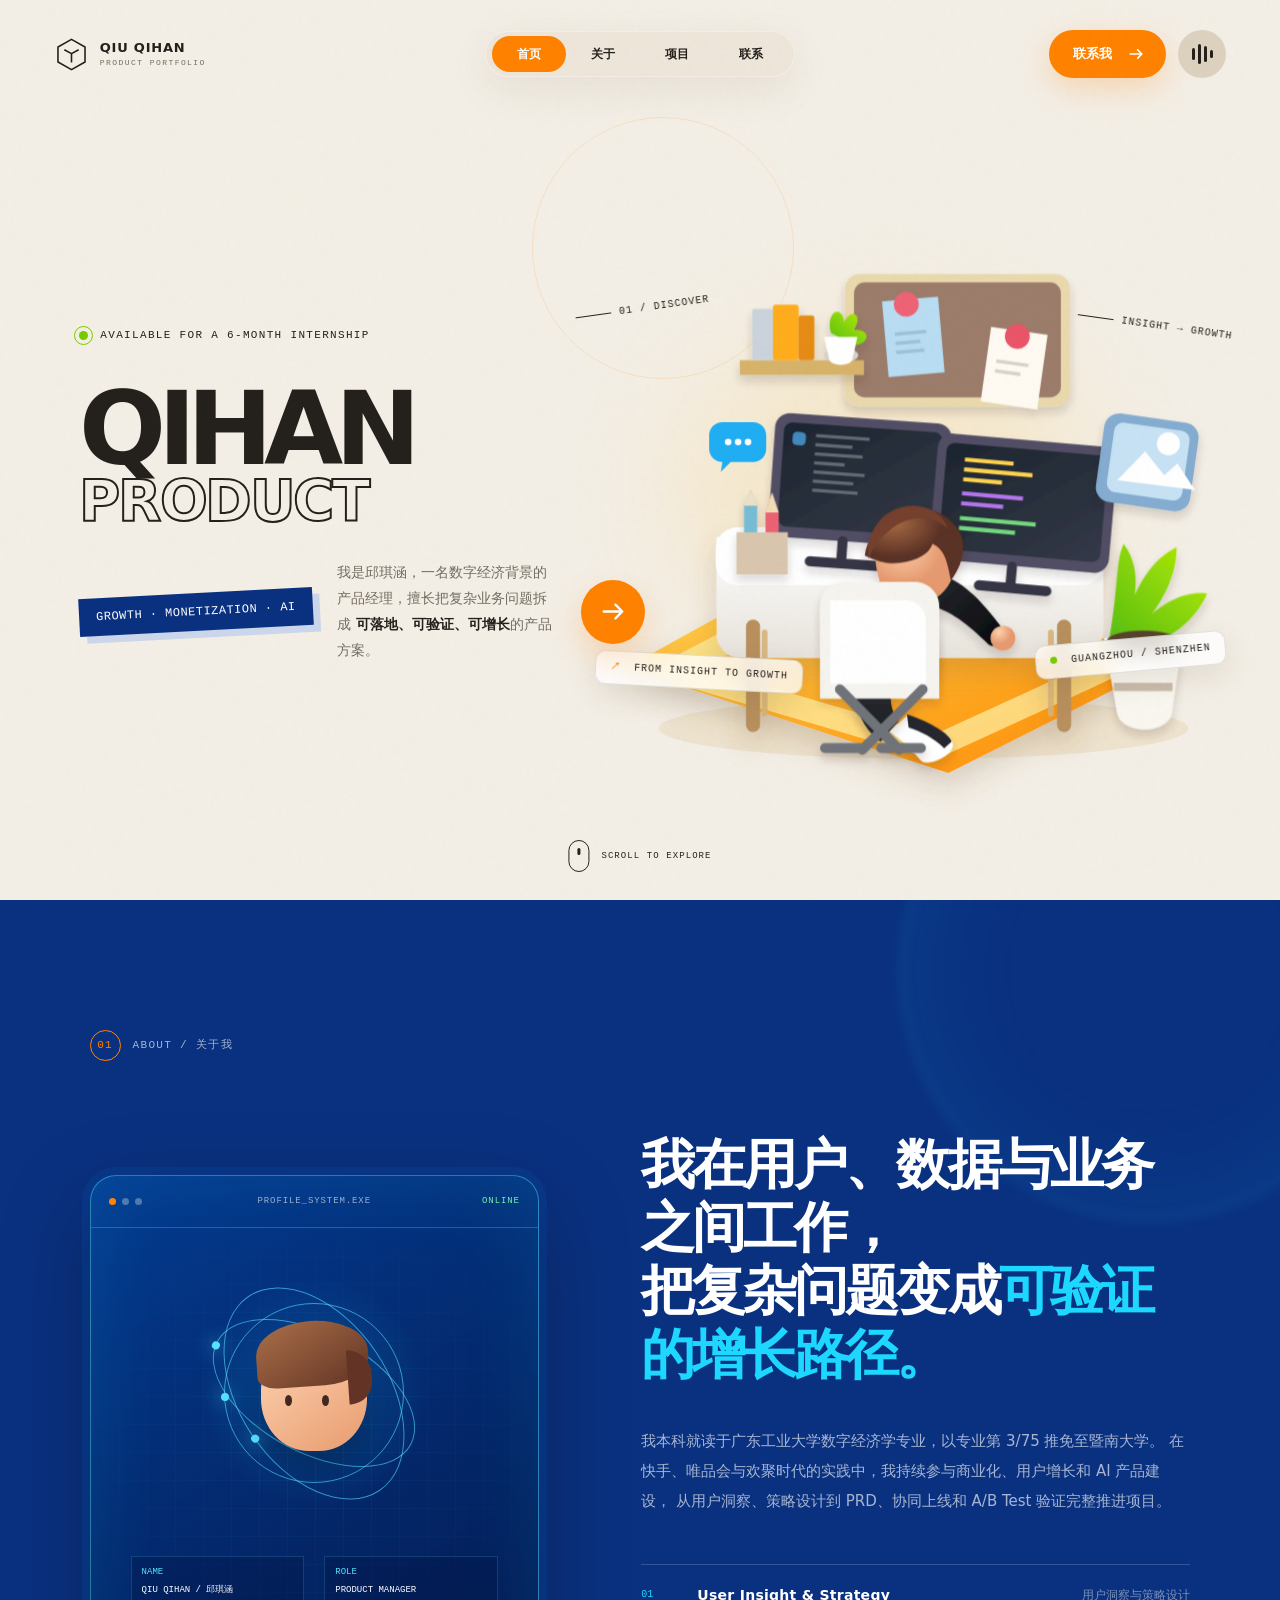
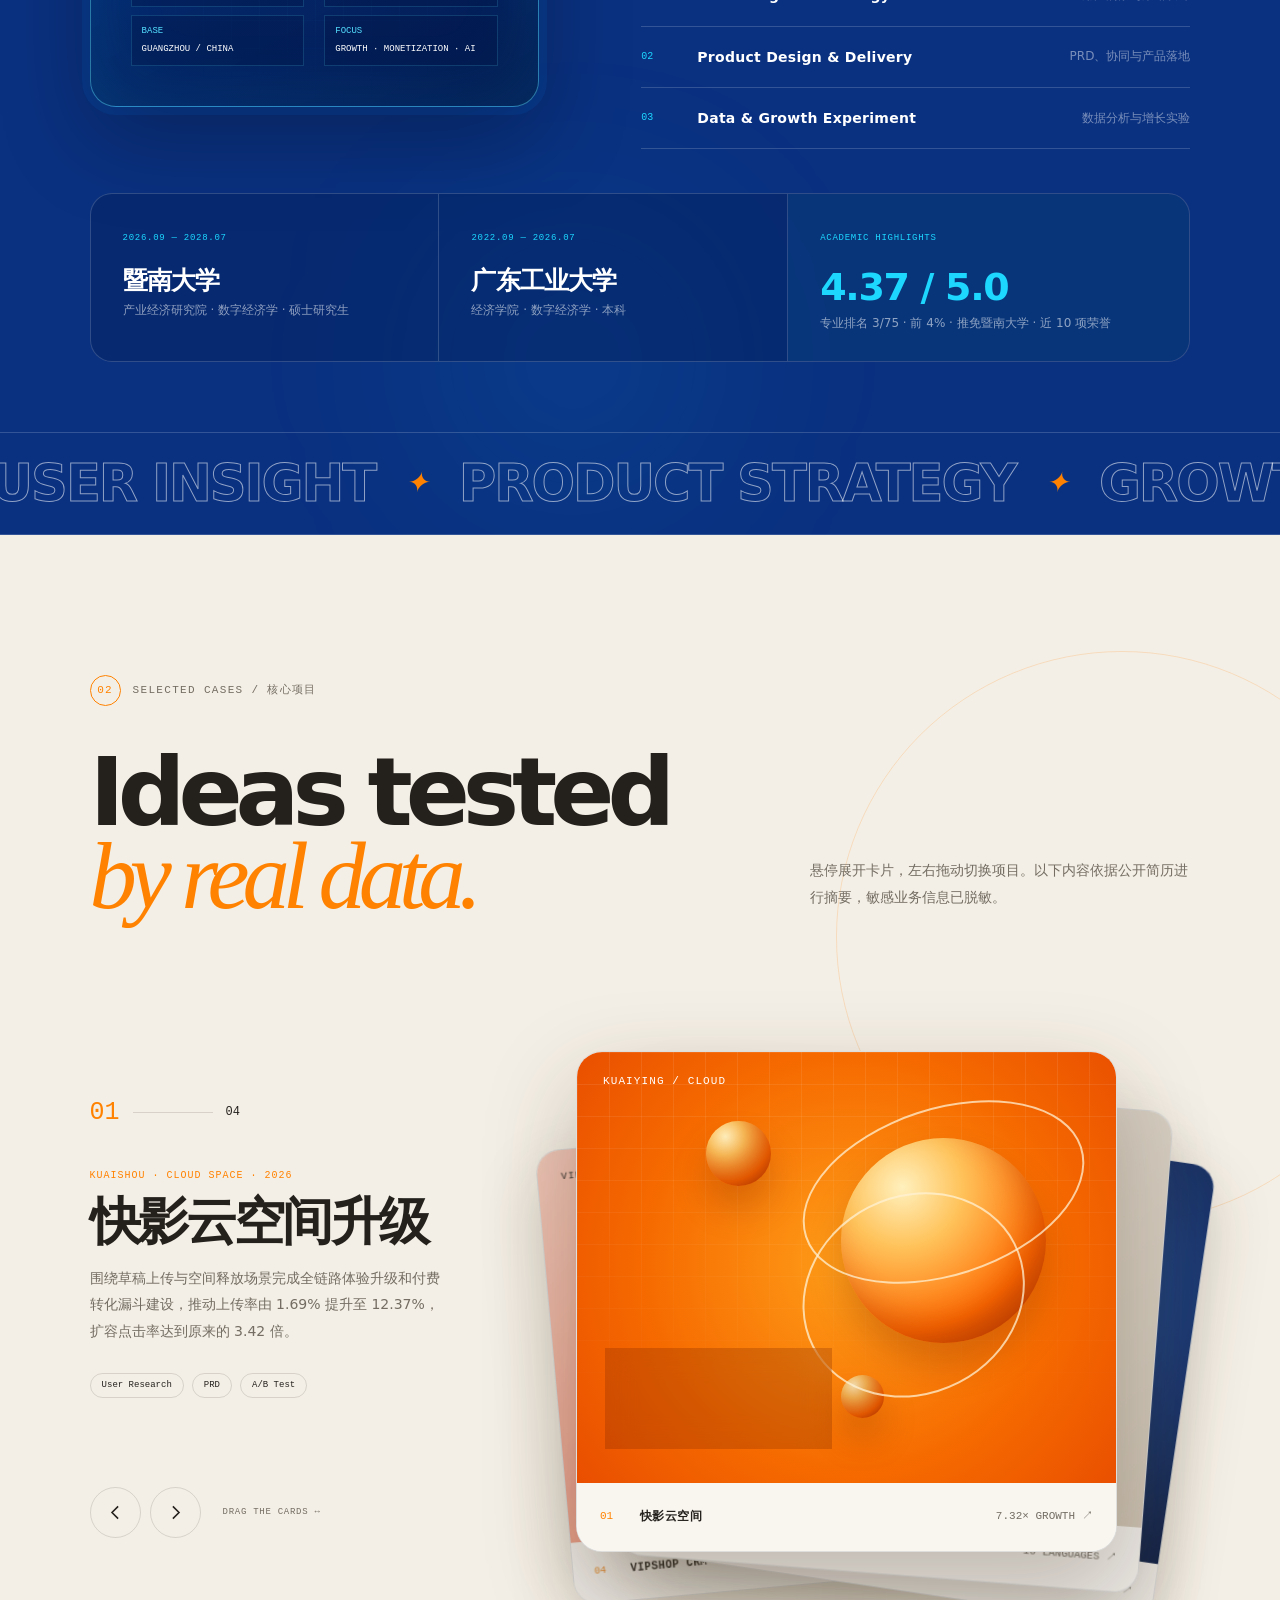
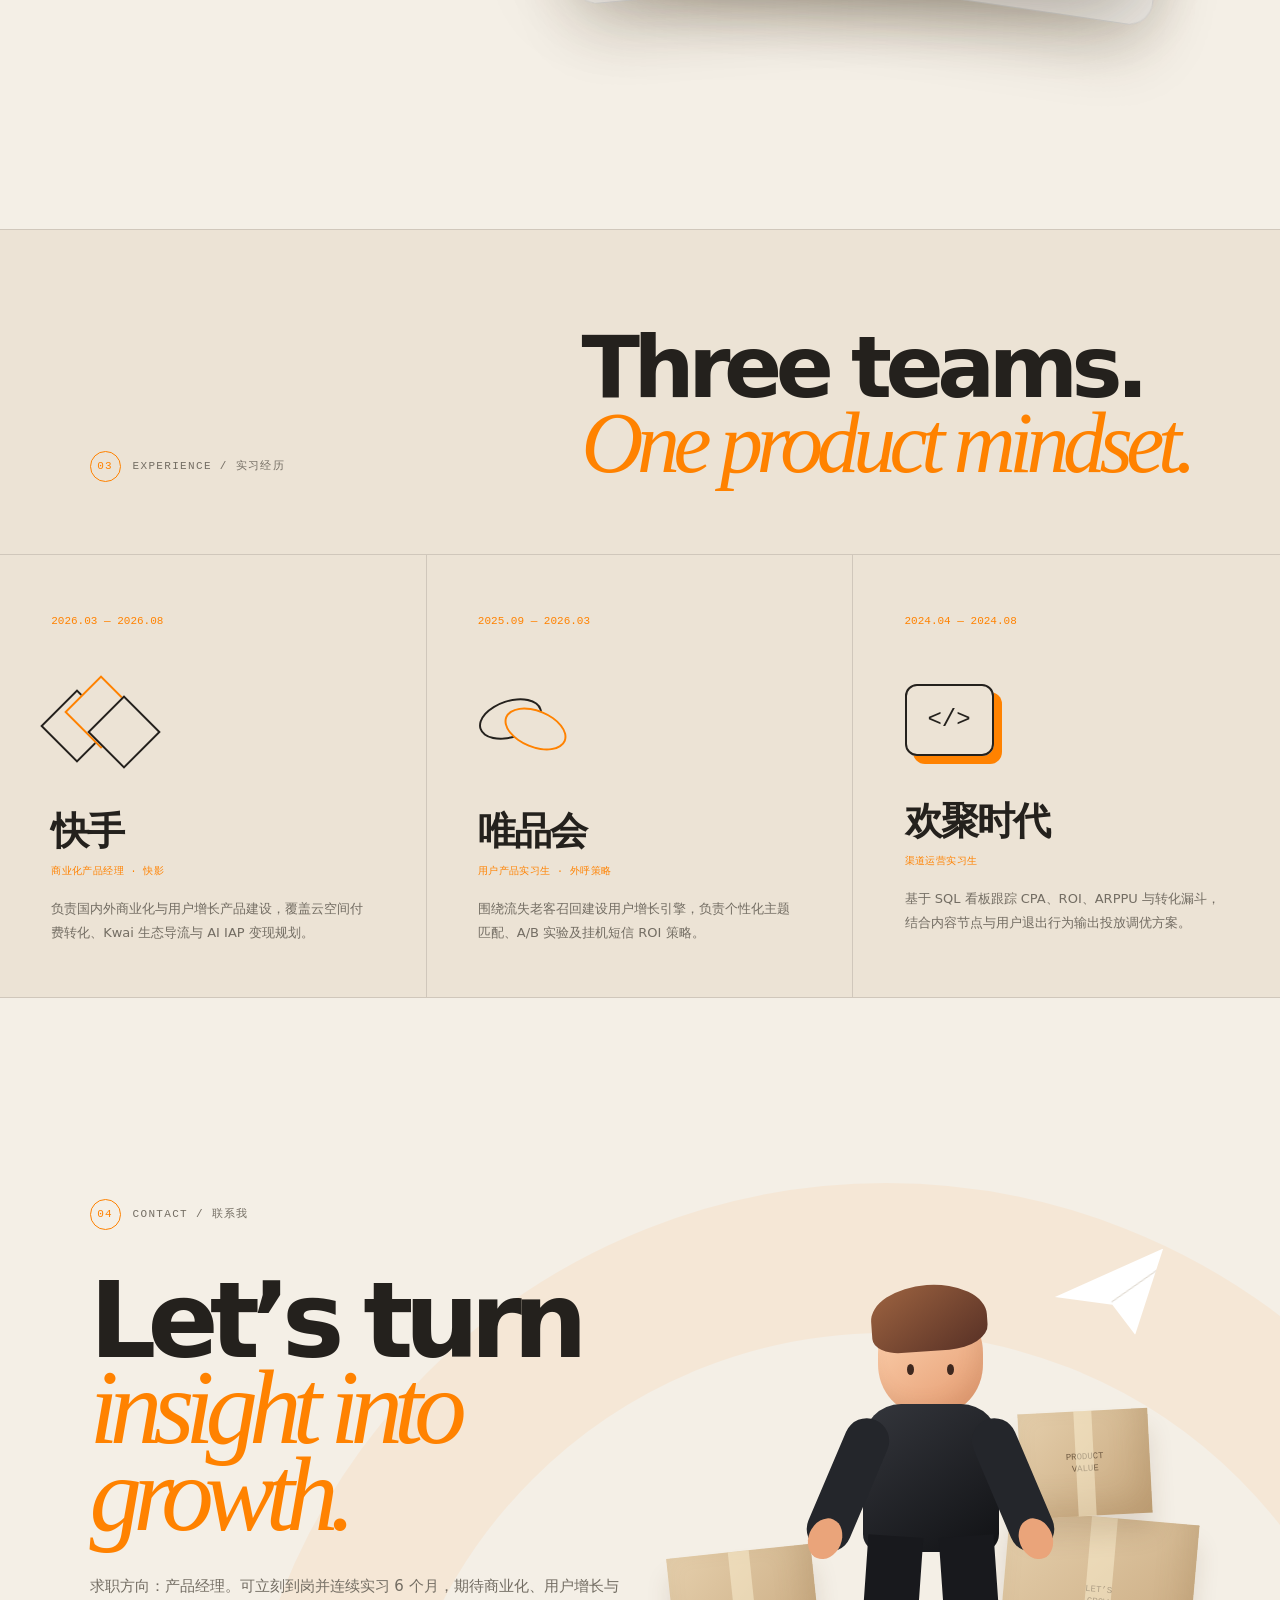
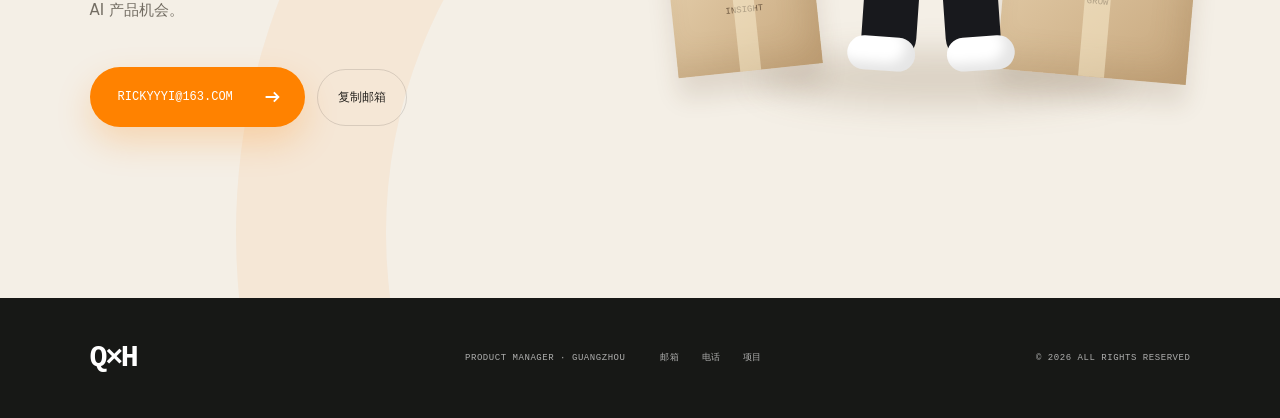
==== index.html @ 136aa1c2 "Add resilient page transition fallback" ====
<!doctype html>
<html lang="zh-CN">
  <head>
    <meta charset="UTF-8" />
    <meta name="viewport" content="width=device-width, initial-scale=1.0" />
    <meta
      name="description"
      content="邱琪涵的产品经理作品集：商业化、用户增长、AI 产品与数据实验。"
    />
    <meta name="theme-color" content="#f4efe6" />
    <title>邱琪涵 — 产品经理作品集</title>
    <link rel="icon" href="data:image/svg+xml,%3Csvg xmlns='http://www.w3.org/2000/svg' viewBox='0 0 64 64'%3E%3Crect width='64' height='64' rx='16' fill='%230a3180'/%3E%3Cpath d='M16 17v30h8V35h16v12h8V17h-8v11H24V17z' fill='white'/%3E%3C/svg%3E" />
    <style>
:root {
  --paper: #f4efe6;
  --paper-2: #ece3d5;
  --ink: #24211d;
  --muted: #736d63;
  --orange: #ff8200;
  --orange-dark: #e66b00;
  --blue: #0a3180;
  --cyan: #1dd7ff;
  --line: rgba(36, 33, 29, 0.14);
  --radius: 32px;
  --header-height: 108px;
  --ease: cubic-bezier(0.22, 1, 0.36, 1);
  --mono: 'SFMono-Regular', 'Roboto Mono', Menlo, Consolas, monospace;
  --sans: 'Avenir Next', 'Helvetica Neue', 'PingFang SC', 'Microsoft YaHei', system-ui, sans-serif;
}

* {
  box-sizing: border-box;
}

html {
  scroll-behavior: smooth;
  background: var(--paper);
}

body {
  margin: 0;
  color: var(--ink);
  background: var(--paper);
  font-family: var(--sans);
  font-size: 16px;
  line-height: 1.6;
  overflow-x: hidden;
}

body::before {
  position: fixed;
  inset: 0;
  z-index: 9990;
  pointer-events: none;
  opacity: 0.22;
  content: '';
  background-image: url("data:image/svg+xml,%3Csvg viewBox='0 0 180 180' xmlns='http://www.w3.org/2000/svg'%3E%3Cfilter id='n'%3E%3CfeTurbulence type='fractalNoise' baseFrequency='.95' numOctaves='3' stitchTiles='stitch'/%3E%3C/filter%3E%3Crect width='100%25' height='100%25' filter='url(%23n)' opacity='.16'/%3E%3C/svg%3E");
  mix-blend-mode: multiply;
}

::selection {
  color: #fff;
  background: var(--orange);
}

a {
  color: inherit;
  text-decoration: none;
}

button,
a {
  -webkit-tap-highlight-color: transparent;
}

button {
  color: inherit;
  font: inherit;
}

svg {
  display: block;
}

.intro-screen {
  position: fixed;
  inset: 0;
  z-index: 10000;
  display: grid;
  place-content: center;
  gap: 28px;
  color: #fff;
  background: var(--blue);
  transition: visibility 0s 1s, transform 1s var(--ease);
}

.intro-screen.loaded {
  visibility: hidden;
  transform: translateY(-105%);
}

.intro-mark {
  font-size: clamp(64px, 10vw, 142px);
  font-weight: 800;
  letter-spacing: -0.09em;
  line-height: 0.8;
  text-align: center;
}

.intro-mark span {
  color: var(--orange);
  font-weight: 400;
}

.intro-line {
  width: min(280px, 64vw);
  height: 3px;
  background: rgba(255, 255, 255, 0.2);
  overflow: hidden;
}

.intro-line i {
  display: block;
  width: 100%;
  height: 100%;
  background: var(--cyan);
  transform-origin: left;
  animation: intro-progress 1.2s var(--ease) both;
}

.intro-screen p {
  margin: 0;
  font: 500 11px/1 var(--mono);
  letter-spacing: 0.16em;
  text-align: center;
}

@keyframes intro-progress {
  from { transform: scaleX(0); }
  to { transform: scaleX(1); }
}

.cursor-dot,
.cursor-ring {
  position: fixed;
  top: 0;
  left: 0;
  z-index: 9999;
  border-radius: 50%;
  pointer-events: none;
  opacity: 0;
}

.cursor-dot {
  width: 7px;
  height: 7px;
  background: var(--orange);
}

.cursor-ring {
  width: 38px;
  height: 38px;
  border: 1px solid rgba(255, 130, 0, 0.7);
  transition: width 0.25s var(--ease), height 0.25s var(--ease), background 0.25s, border-color 0.25s;
}

body.cursor-ready .cursor-dot,
body.cursor-ready .cursor-ring {
  opacity: 1;
}

body.cursor-hover .cursor-ring {
  width: 62px;
  height: 62px;
  border-color: rgba(255, 130, 0, 0.2);
  background: rgba(255, 130, 0, 0.12);
  backdrop-filter: blur(2px);
}

.cursor-trail-layer {
  position: fixed;
  z-index: 850;
  inset: 0;
  overflow: hidden;
  pointer-events: none;
  contain: strict;
}

.trail-flair {
  position: absolute;
  top: 0;
  left: 0;
  display: inline-flex;
  align-items: center;
  justify-content: center;
  visibility: hidden;
  font-family: var(--mono);
  user-select: none;
  will-change: transform, opacity;
}

.trail-pill {
  min-height: 38px;
  padding: 10px 14px;
  border: 1px solid rgba(36, 33, 29, 0.16);
  font-size: 9px;
  font-weight: 600;
  letter-spacing: 0.08em;
  white-space: nowrap;
  box-shadow: 6px 6px 0 rgba(36, 33, 29, 0.13);
}

.trail-blue { color: #fff; background: var(--blue); }
.trail-orange { color: #fff; background: var(--orange); }

.trail-metric {
  min-width: 82px;
  min-height: 65px;
  flex-direction: column;
  align-items: flex-start;
  padding: 10px 12px;
  border: 1px solid rgba(36, 33, 29, 0.18);
  border-radius: 13px;
  box-shadow: 0 13px 28px rgba(67, 44, 20, 0.2);
}

.trail-metric strong {
  font-family: var(--sans);
  font-size: 20px;
  font-weight: 800;
  line-height: 1;
  letter-spacing: -0.07em;
}

.trail-metric small {
  margin-top: 7px;
  font-size: 7px;
  letter-spacing: 0.08em;
  opacity: 0.68;
}

.trail-dark { color: #fff; background: var(--ink); }
.trail-ivory { color: var(--ink); background: #fffaf0; }
.trail-pink { color: #181818; background: #ffa3be; }

.trail-node {
  width: 48px;
  height: 48px;
  border: 2px solid var(--blue);
  border-radius: 50%;
  color: var(--blue);
  background: #fffaf0;
  box-shadow: 0 11px 25px rgba(40, 57, 92, 0.18);
  font-size: 10px;
  font-weight: 700;
}

.trail-node-fill {
  border-color: var(--orange);
  color: #fff;
  background: var(--orange);
}

.trail-ai {
  width: 62px;
  height: 62px;
  flex-direction: column;
  align-items: flex-start;
  border-radius: 17px 17px 17px 4px;
  color: #fff;
  background: linear-gradient(145deg, #0a3180, #1760c4);
  box-shadow: 0 15px 32px rgba(10, 49, 128, 0.3);
}

.trail-ai strong { margin-left: 13px; font-family: var(--sans); font-size: 21px; line-height: 1; }
.trail-ai small { margin: 6px 0 0 13px; font-size: 7px; letter-spacing: 0.08em; opacity: 0.72; }

.trail-stamp {
  width: 61px;
  height: 61px;
  flex-direction: column;
  border: 2px solid var(--ink);
  border-radius: 50%;
  color: var(--ink);
  background: #fffaf0;
  box-shadow: 0 12px 26px rgba(67, 44, 20, 0.17);
  font-size: 8px;
  font-weight: 700;
  line-height: 1.25;
  text-align: center;
}

.trail-route { width: 96px; height: 47px; }
.trail-route svg { width: 100%; height: 100%; overflow: visible; }
.trail-route path { fill: none; stroke: var(--orange); stroke-width: 2.5; }
.trail-route circle { fill: var(--orange); }

.trail-orb {
  width: 48px;
  height: 48px;
  border: 1px solid rgba(255, 255, 255, 0.7);
  border-radius: 50%;
  background: radial-gradient(circle at 30% 25%, #fff 0 5%, var(--cyan) 22%, #1598d7 70%);
  box-shadow: inset -8px -9px 13px rgba(10, 49, 128, 0.2), 0 13px 27px rgba(16, 125, 180, 0.25);
}

.trail-cube {
  width: 51px;
  height: 47px;
  background: linear-gradient(145deg, #ffb027, var(--orange) 58%, #d45a00);
  box-shadow: inset -8px -9px 14px rgba(139, 56, 0, 0.2), 0 13px 28px rgba(191, 79, 0, 0.27);
  clip-path: polygon(50% 0, 100% 23%, 91% 84%, 40% 100%, 0 67%, 8% 15%);
}

.trail-arch {
  width: 54px;
  height: 45px;
  border: 11px solid var(--blue);
  border-bottom: 0;
  border-radius: 40px 40px 0 0;
  background: transparent;
  filter: drop-shadow(0 12px 13px rgba(10, 49, 128, 0.22));
}

.trail-spark {
  width: 51px;
  height: 51px;
  border-radius: 12px 50% 12px 50%;
  color: #181818;
  background: #ffa3be;
  box-shadow: 0 13px 28px rgba(173, 76, 105, 0.24);
  font-family: var(--sans);
  font-size: 24px;
}

.shape-overlays {
  --wave-one-start: #ffb027;
  --wave-one-end: #ff8200;
  --wave-two-start: #ffb4cb;
  --wave-two-end: #f36d9b;
  --wave-three-start: #1760c4;
  --wave-three-end: #0a3180;
  position: fixed;
  z-index: 11000;
  inset: 0;
  visibility: hidden;
  pointer-events: none;
}

.shape-overlays.is-active {
  visibility: visible;
  pointer-events: auto;
}

.shape-overlays > svg {
  width: 100%;
  height: 100%;
  display: block;
}

.shape-overlays__path { vector-effect: non-scaling-stroke; }

.page-transition-copy {
  position: absolute;
  inset: 0;
  display: grid;
  grid-template-columns: 1fr auto;
  grid-template-rows: auto 1fr auto;
  gap: 28px;
  padding: clamp(28px, 6vw, 92px);
  color: #fff;
  visibility: hidden;
  opacity: 0;
  pointer-events: none;
}

.transition-brand {
  font-size: clamp(27px, 3.2vw, 48px);
  font-weight: 800;
  line-height: 1;
  letter-spacing: -0.09em;
}

.transition-section {
  grid-column: 1 / -1;
  align-self: center;
  display: flex;
  flex-direction: column;
  align-items: center;
  text-align: center;
}

.transition-section small,
.transition-flow {
  font: 500 clamp(8px, 0.75vw, 11px)/1.4 var(--mono);
  letter-spacing: 0.13em;
}

.transition-section small {
  margin-bottom: 18px;
  color: rgba(255,255,255,.68);
}

.transition-section strong {
  max-width: 12ch;
  font-size: clamp(58px, 10vw, 170px);
  font-weight: 800;
  line-height: 0.82;
  letter-spacing: -0.085em;
  text-wrap: balance;
}

.transition-flow {
  grid-column: 2;
  align-self: end;
  color: rgba(255,255,255,.74);
  white-space: nowrap;
}

html.is-page-transitioning { scroll-behavior: auto; }
body.is-page-transitioning { overflow: hidden; }

.scroll-progress {
  position: fixed;
  top: 0;
  left: 0;
  z-index: 9998;
  width: 100%;
  height: 3px;
  background: transparent;
}

.scroll-progress span {
  display: block;
  width: 100%;
  height: 100%;
  background: var(--orange);
  transform: scaleX(0);
  transform-origin: left;
}

.site-header {
  position: fixed;
  top: 0;
  left: 0;
  right: 0;
  z-index: 900;
  display: grid;
  grid-template-columns: 1fr auto 1fr;
  align-items: center;
  height: var(--header-height);
  padding: 0 clamp(24px, 4.2vw, 72px);
  transition: color 0.45s, transform 0.45s var(--ease);
}

.site-header.scrolled {
  --header-height: 86px;
}

.site-header.hidden {
  transform: translateY(-110%);
}

.site-header.on-dark {
  color: #fff;
}

.brand {
  display: inline-flex;
  align-items: center;
  justify-self: start;
  gap: 11px;
  width: max-content;
  font-size: 13px;
  font-weight: 800;
  line-height: 1;
  letter-spacing: 0.06em;
}

.brand svg {
  width: 35px;
  height: 35px;
  fill: none;
  stroke: currentColor;
  stroke-width: 2;
}

.brand small {
  display: block;
  margin-top: 5px;
  color: var(--muted);
  font: 400 8px/1 var(--mono);
  letter-spacing: 0.18em;
}

.on-dark .brand small {
  color: rgba(255, 255, 255, 0.55);
}

.nav-pill {
  position: relative;
  display: flex;
  align-items: center;
  padding: 6px;
  border: 1px solid rgba(255, 255, 255, 0.32);
  border-radius: 999px;
  background: rgba(236, 227, 213, 0.74);
  box-shadow: 0 12px 42px rgba(65, 47, 24, 0.08);
  backdrop-filter: blur(18px);
}

.on-dark .nav-pill {
  border-color: rgba(255, 255, 255, 0.16);
  background: rgba(4, 25, 71, 0.62);
}

.nav-pill a {
  position: relative;
  z-index: 2;
  min-width: 74px;
  padding: 10px 15px;
  color: var(--ink);
  border-radius: 999px;
  font: 600 12px/1 var(--sans);
  text-align: center;
  transition: color 0.35s;
}

.on-dark .nav-pill a {
  color: rgba(255, 255, 255, 0.75);
}

.nav-pill a.active {
  color: #fff;
}

.nav-indicator {
  position: absolute;
  left: 6px;
  z-index: 1;
  width: 74px;
  height: 36px;
  border-radius: 999px;
  background: var(--orange);
  transform: translateX(0);
  transition: width 0.4s var(--ease), transform 0.4s var(--ease);
}

.header-actions {
  display: flex;
  align-items: center;
  justify-self: end;
  gap: 12px;
}

.contact-pill {
  display: inline-flex;
  align-items: center;
  gap: 14px;
  padding: 14px 20px 14px 24px;
  color: #fff;
  border-radius: 999px;
  background: var(--orange);
  box-shadow: 0 10px 30px rgba(255, 130, 0, 0.23);
  font-size: 13px;
  font-weight: 800;
}

.contact-pill svg {
  width: 20px;
  fill: none;
  stroke: currentColor;
  stroke-linecap: round;
  stroke-linejoin: round;
  stroke-width: 2;
  transition: transform 0.35s var(--ease);
}

.contact-pill:hover svg {
  transform: translateX(4px);
}

.sound-toggle {
  display: flex;
  align-items: center;
  justify-content: center;
  gap: 3px;
  width: 48px;
  height: 48px;
  padding: 0;
  border: 0;
  border-radius: 50%;
  background: #ddd2bf;
  cursor: pointer;
}

.sound-toggle span {
  width: 3px;
  height: 12px;
  border-radius: 8px;
  background: var(--ink);
  transition: height 0.25s;
}

.sound-toggle span:nth-child(2) { height: 20px; }
.sound-toggle span:nth-child(3) { height: 16px; }
.sound-toggle span:nth-child(4) { height: 8px; }

.sound-toggle[aria-pressed='true'] span {
  animation: equalize 0.7s ease-in-out infinite alternate;
}

.sound-toggle[aria-pressed='true'] span:nth-child(2) { animation-delay: -0.35s; }
.sound-toggle[aria-pressed='true'] span:nth-child(3) { animation-delay: -0.6s; }
.sound-toggle[aria-pressed='true'] span:nth-child(4) { animation-delay: -0.15s; }

@keyframes equalize {
  from { height: 6px; }
  to { height: 22px; }
}

.section-light {
  background: var(--paper);
}

.hero {
  position: relative;
  display: grid;
  grid-template-columns: minmax(440px, 0.88fr) minmax(520px, 1.12fr);
  align-items: center;
  min-height: max(760px, 100svh);
  padding: calc(var(--header-height) + 55px) clamp(28px, 6.2vw, 112px) 70px;
  overflow: hidden;
}

.hero::before {
  position: absolute;
  top: 13%;
  right: 38%;
  width: 260px;
  height: 260px;
  border: 1px solid rgba(255, 130, 0, 0.14);
  border-radius: 50%;
  content: '';
}

.hero-copy {
  position: relative;
  z-index: 5;
  align-self: center;
  max-width: 780px;
}

.eyebrow,
.section-kicker {
  display: flex;
  align-items: center;
  gap: 12px;
  font: 500 11px/1.2 var(--mono);
  letter-spacing: 0.12em;
  text-transform: uppercase;
}

.status-dot {
  position: relative;
  width: 9px;
  height: 9px;
  border-radius: 50%;
  background: #79c900;
}

.status-dot::after {
  position: absolute;
  inset: -5px;
  border: 1px solid #79c900;
  border-radius: 50%;
  content: '';
  animation: pulse 1.8s ease-out infinite;
}

@keyframes pulse {
  from { opacity: 0.8; transform: scale(0.5); }
  to { opacity: 0; transform: scale(1.5); }
}

.hero-title {
  margin: 46px 0 36px;
  font-size: clamp(70px, 8vw, 138px);
  font-weight: 800;
  line-height: 0.79;
  letter-spacing: -0.085em;
}

.title-line {
  display: flex;
  white-space: nowrap;
}

.title-line i {
  display: inline-block;
  font-style: normal;
  opacity: 0;
  transform: translateY(105%) rotate(5deg);
  animation: title-in 0.9s var(--ease) forwards;
}

.title-line i:nth-child(2) { animation-delay: 0.04s; }
.title-line i:nth-child(3) { animation-delay: 0.08s; }
.title-line i:nth-child(4) { animation-delay: 0.12s; }
.title-line i:nth-child(5) { animation-delay: 0.16s; }
.title-line i:nth-child(6) { animation-delay: 0.2s; }
.title-line i:nth-child(7) { animation-delay: 0.24s; }
.title-line i:nth-child(8) { animation-delay: 0.28s; }

.title-outline {
  margin-top: 0.18em;
  color: transparent;
  -webkit-text-stroke: 2px var(--ink);
  font-size: 0.55em;
  letter-spacing: -0.04em;
}

.title-outline i { animation-delay: 0.18s; }
.title-outline i:nth-child(2) { animation-delay: 0.22s; }
.title-outline i:nth-child(3) { animation-delay: 0.26s; }
.title-outline i:nth-child(4) { animation-delay: 0.3s; }
.title-outline i:nth-child(5) { animation-delay: 0.34s; }
.title-outline i:nth-child(6) { animation-delay: 0.38s; }
.title-outline i:nth-child(7) { animation-delay: 0.42s; }
.title-outline i:nth-child(8) { animation-delay: 0.46s; }

@keyframes title-in {
  to { opacity: 1; transform: translateY(0) rotate(0); }
}

.hero-bottom {
  display: grid;
  grid-template-columns: max-content minmax(220px, 370px) 64px;
  align-items: center;
  gap: 24px;
}

.role-sticker {
  padding: 13px 17px;
  color: #fff;
  background: var(--blue);
  box-shadow: 7px 7px 0 #ccd7ec;
  font: 500 12px/1 var(--mono);
  letter-spacing: 0.04em;
  transform: rotate(-3deg);
}

.hero-bottom p {
  margin: 0;
  color: var(--muted);
  font-size: 14px;
  line-height: 1.85;
}

.hero-bottom strong {
  color: var(--ink);
  font-weight: 700;
}

.round-arrow {
  display: grid;
  place-items: center;
  width: 64px;
  height: 64px;
  color: #fff;
  border-radius: 50%;
  background: var(--orange);
  box-shadow: 0 14px 32px rgba(255, 130, 0, 0.24);
  transition: transform 0.35s var(--ease), box-shadow 0.35s;
}

.round-arrow:hover {
  transform: rotate(-30deg) scale(1.08);
  box-shadow: 0 19px 38px rgba(255, 130, 0, 0.32);
}

.round-arrow svg {
  width: 31px;
  fill: none;
  stroke: currentColor;
  stroke-linecap: round;
  stroke-linejoin: round;
  stroke-width: 2.5;
}

.hero-scene {
  position: relative;
  z-index: 3;
  justify-self: center;
  width: min(53vw, 850px);
  min-width: 540px;
  aspect-ratio: 1.2;
  perspective: 1000px;
}

.scene-glow {
  position: absolute;
  top: 21%;
  left: 19%;
  width: 61%;
  height: 56%;
  border-radius: 50%;
  background: rgba(255, 206, 91, 0.18);
  filter: blur(50px);
}

.studio-svg {
  position: relative;
  width: 100%;
  height: 100%;
  overflow: visible;
  animation: scene-in 1.4s 0.2s var(--ease) both;
}

@keyframes scene-in {
  from { opacity: 0; transform: translateY(50px) scale(0.94); }
  to { opacity: 1; transform: translateY(0) scale(1); }
}

.scene-layer {
  transform-box: fill-box;
  transform-origin: center;
  transition: transform 0.35s var(--ease);
  will-change: transform;
}

.speech-bubble {
  transform-origin: bottom center;
  animation: bubble-pop 3s ease-in-out infinite;
}

@keyframes bubble-pop {
  0%, 70%, 100% { transform: translate(196px, 250px) scale(0.9); opacity: 0.7; }
  15%, 55% { transform: translate(196px, 250px) scale(1); opacity: 1; }
}

.orbit-label,
.scene-chip {
  position: absolute;
  z-index: 4;
  font: 500 10px/1 var(--mono);
  letter-spacing: 0.1em;
  white-space: nowrap;
  transition: transform 0.3s var(--ease);
}

.orbit-label::before {
  display: inline-block;
  width: 36px;
  height: 1px;
  margin-right: 8px;
  background: var(--ink);
  vertical-align: middle;
  content: '';
}

.orbit-label-one { top: 16%; left: 4%; transform: rotate(-8deg); }
.orbit-label-two { top: 19%; right: -1%; transform: rotate(8deg); }

.scene-chip {
  padding: 11px 14px;
  border: 1px solid rgba(36, 33, 29, 0.12);
  border-radius: 10px;
  background: rgba(255, 255, 255, 0.78);
  box-shadow: 0 10px 30px rgba(77, 56, 30, 0.11);
  backdrop-filter: blur(10px);
}

.scene-chip span {
  margin-right: 6px;
  color: var(--orange);
  font-weight: 800;
}

.scene-chip i {
  display: inline-block;
  width: 7px;
  height: 7px;
  margin-right: 7px;
  border-radius: 50%;
  background: #79c900;
}

.chip-code { bottom: 16%; left: 7%; transform: rotate(3deg); }
.chip-live { right: 0; bottom: 19%; transform: rotate(-5deg); }

.scroll-cue {
  position: absolute;
  bottom: 28px;
  left: 50%;
  z-index: 5;
  display: flex;
  align-items: center;
  gap: 12px;
  font: 500 9px/1 var(--mono);
  letter-spacing: 0.12em;
  transform: translateX(-50%);
}

.mouse {
  display: block;
  width: 21px;
  height: 32px;
  border: 1.5px solid var(--ink);
  border-radius: 15px;
}

.mouse i {
  display: block;
  width: 3px;
  height: 7px;
  margin: 7px auto 0;
  border-radius: 4px;
  background: var(--ink);
  animation: mouse-scroll 1.6s ease-in-out infinite;
}

@keyframes mouse-scroll {
  0% { opacity: 0; transform: translateY(-2px); }
  35% { opacity: 1; }
  100% { opacity: 0; transform: translateY(8px); }
}

.section-dark {
  color: #fff;
  background: var(--blue);
}

.about {
  position: relative;
  min-height: 100svh;
  padding: 130px clamp(28px, 7vw, 128px) 90px;
  overflow: hidden;
}

.about::before,
.about::after {
  position: absolute;
  border-radius: 50%;
  content: '';
  filter: blur(5px);
}

.about::before {
  top: -180px;
  right: -120px;
  width: 500px;
  height: 500px;
  border: 1px solid rgba(29, 215, 255, 0.22);
  box-shadow: 0 0 120px rgba(29, 215, 255, 0.1) inset;
}

.about::after {
  left: 35%;
  bottom: 4%;
  width: 250px;
  height: 250px;
  background: rgba(0, 178, 255, 0.12);
  filter: blur(100px);
}

.section-kicker {
  position: relative;
  z-index: 2;
  color: var(--muted);
}

.section-dark .section-kicker {
  color: rgba(255, 255, 255, 0.64);
}

.section-kicker span {
  display: grid;
  place-items: center;
  width: 31px;
  height: 31px;
  border: 1px solid currentColor;
  border-radius: 50%;
  color: var(--orange);
}

.about-grid {
  position: relative;
  z-index: 2;
  display: grid;
  grid-template-columns: minmax(420px, 0.9fr) minmax(470px, 1.1fr);
  align-items: center;
  gap: clamp(60px, 8vw, 150px);
  max-width: 1450px;
  min-height: 660px;
  margin: 50px auto 0;
}

.about-console {
  position: relative;
  min-height: 520px;
  border: 1px solid rgba(85, 224, 255, 0.48);
  border-radius: 26px;
  background: linear-gradient(150deg, rgba(2, 63, 150, 0.72), rgba(2, 20, 67, 0.8));
  box-shadow: 0 0 0 8px rgba(8, 80, 168, 0.22), 0 30px 90px rgba(0, 0, 0, 0.28), 0 0 80px rgba(29, 215, 255, 0.12) inset;
  overflow: hidden;
}

.about-console::after {
  position: absolute;
  inset: 0;
  background: linear-gradient(105deg, transparent 33%, rgba(255, 255, 255, 0.08) 34%, transparent 42%);
  content: '';
  transform: translateX(-80%);
  animation: scan-glass 5s linear infinite;
}

@keyframes scan-glass {
  to { transform: translateX(120%); }
}

.console-topbar {
  position: relative;
  z-index: 2;
  display: grid;
  grid-template-columns: 1fr auto 1fr;
  align-items: center;
  height: 52px;
  padding: 0 18px;
  border-bottom: 1px solid rgba(85, 224, 255, 0.28);
  color: rgba(255, 255, 255, 0.6);
  font: 400 9px/1 var(--mono);
  letter-spacing: 0.1em;
}

.console-topbar > :last-child { justify-self: end; color: #72f2a4; }

.console-dots { display: flex; gap: 6px; }
.console-dots i { width: 7px; height: 7px; border-radius: 50%; background: rgba(255, 255, 255, 0.3); }
.console-dots i:first-child { background: var(--orange); }

.console-body {
  position: relative;
  z-index: 2;
  display: flex;
  flex-direction: column;
  align-items: center;
  justify-content: center;
  min-height: 460px;
  padding: 40px;
}

.avatar-orbit {
  position: relative;
  display: grid;
  place-items: center;
  width: 250px;
  height: 250px;
  margin-bottom: 38px;
  border-radius: 50%;
  background: radial-gradient(circle, rgba(29, 215, 255, 0.19), transparent 65%);
}

.avatar-head {
  position: relative;
  z-index: 3;
  width: 106px;
  height: 116px;
  border-radius: 47% 47% 45% 45%;
  background: linear-gradient(145deg, #ffd7b8, #e89b6d);
  box-shadow: 0 15px 24px rgba(0, 0, 0, 0.2);
}

.avatar-hair {
  position: absolute;
  top: -14px;
  left: -5px;
  width: 112px;
  height: 65px;
  border-radius: 56% 56% 45% 20%;
  background: linear-gradient(150deg, #aa6f48, #633425);
  transform: rotate(-4deg);
}

.avatar-hair::after {
  position: absolute;
  right: -2px;
  bottom: -21px;
  width: 24px;
  height: 54px;
  border-radius: 0 30px 28px 0;
  background: #633425;
  content: '';
}

.avatar-face {
  position: absolute;
  top: 60px;
  left: 24px;
  display: flex;
  gap: 30px;
}

.avatar-face i {
  width: 7px;
  height: 11px;
  border-radius: 50%;
  background: #42281e;
}

.orbit {
  position: absolute;
  border: 1px solid rgba(85, 224, 255, 0.6);
  border-radius: 50%;
}

.orbit::after {
  position: absolute;
  top: 50%;
  left: -4px;
  width: 8px;
  height: 8px;
  border-radius: 50%;
  background: #55e0ff;
  box-shadow: 0 0 18px #55e0ff;
  content: '';
}

.orbit-a { width: 180px; height: 180px; animation: orbit-spin 7s linear infinite; }
.orbit-b { width: 220px; height: 120px; transform: rotate(28deg); animation: orbit-spin-b 9s linear infinite reverse; }
.orbit-c { width: 150px; height: 235px; transform: rotate(-34deg); animation: orbit-spin-c 12s linear infinite; }

@keyframes orbit-spin { to { transform: rotate(360deg); } }
@keyframes orbit-spin-b { to { transform: rotate(388deg); } }
@keyframes orbit-spin-c { to { transform: rotate(326deg); } }

.console-data {
  display: grid;
  grid-template-columns: repeat(2, minmax(0, 1fr));
  gap: 8px 20px;
  width: 100%;
  font: 400 9px/1.5 var(--mono);
}

.console-data p {
  margin: 0;
  padding: 9px 10px;
  border: 1px solid rgba(85, 224, 255, 0.17);
  background: rgba(0, 20, 67, 0.33);
}

.console-data span { display: block; margin-bottom: 4px; color: #55e0ff; }

.console-grid-lines {
  position: absolute;
  inset: 52px 0 0;
  background-image: linear-gradient(rgba(85, 224, 255, 0.06) 1px, transparent 1px), linear-gradient(90deg, rgba(85, 224, 255, 0.06) 1px, transparent 1px);
  background-size: 28px 28px;
  mask-image: radial-gradient(circle at 50% 45%, #000, transparent 78%);
}

.big-copy {
  margin: 0;
  font-size: clamp(38px, 4.2vw, 72px);
  font-weight: 600;
  line-height: 1.18;
  letter-spacing: -0.055em;
}

.big-copy strong {
  color: var(--cyan);
  font-weight: 600;
}

.about-detail {
  max-width: 650px;
  margin: 40px 0 48px;
  color: rgba(255, 255, 255, 0.64);
  font-size: 15px;
  line-height: 2;
}

.capability-list {
  border-top: 1px solid rgba(255, 255, 255, 0.17);
}

.capability-list > div {
  display: grid;
  grid-template-columns: 42px 1fr auto;
  align-items: center;
  gap: 14px;
  padding: 19px 0;
  border-bottom: 1px solid rgba(255, 255, 255, 0.17);
}

.capability-list span { color: var(--cyan); font: 400 10px/1 var(--mono); }
.capability-list strong { font-size: 14px; letter-spacing: 0.02em; }
.capability-list small { color: rgba(255, 255, 255, 0.45); font-size: 12px; }

.education-strip {
  position: relative;
  z-index: 3;
  display: grid;
  grid-template-columns: 1fr 1fr 1.15fr;
  max-width: 1450px;
  margin: 22px auto 0;
  border: 1px solid rgba(255, 255, 255, 0.17);
  border-radius: 22px;
  background: rgba(3, 31, 91, 0.42);
  overflow: hidden;
}

.education-strip article {
  min-height: 155px;
  padding: 28px 32px;
  border-right: 1px solid rgba(255, 255, 255, 0.17);
}

.education-strip article:last-child { border-right: 0; }
.education-strip span { color: var(--cyan); font: 400 9px/1 var(--mono); letter-spacing: .08em; }
.education-strip h3 { margin: 20px 0 8px; font-size: 25px; line-height: 1; letter-spacing: -.035em; }
.education-strip p { margin: 0; color: rgba(255,255,255,.55); font-size: 12px; }
.education-score { background: rgba(29, 215, 255, 0.07); }
.education-score h3 { color: var(--cyan); font-size: 38px; }

.marquee {
  position: relative;
  z-index: 3;
  width: calc(100% + 256px);
  margin: 70px -128px -90px;
  padding: 25px 0;
  border-top: 1px solid rgba(255, 255, 255, 0.17);
  border-bottom: 1px solid rgba(255, 255, 255, 0.17);
  overflow: hidden;
}

.marquee > div {
  display: flex;
  align-items: center;
  width: max-content;
  animation: marquee 24s linear infinite;
}

.marquee span {
  margin: 0 30px;
  color: transparent;
  -webkit-text-stroke: 1px rgba(255, 255, 255, 0.55);
  font-size: clamp(36px, 4vw, 68px);
  font-weight: 800;
  line-height: 1;
  letter-spacing: -0.04em;
}

.marquee i { color: var(--orange); font-size: 28px; }

@keyframes marquee { to { transform: translateX(-50%); } }

.projects {
  position: relative;
  min-height: 1100px;
  padding: 140px clamp(28px, 7vw, 128px) 150px;
  overflow: hidden;
}

.projects::before {
  position: absolute;
  top: 9%;
  right: -10%;
  width: 570px;
  height: 570px;
  border: 1px solid rgba(255, 130, 0, 0.18);
  border-radius: 50%;
  content: '';
}

.projects-heading {
  position: relative;
  z-index: 2;
  display: grid;
  grid-template-columns: 1.2fr 0.8fr;
  max-width: 1450px;
  margin: 0 auto 40px;
}

.projects-heading .section-kicker { grid-column: 1 / -1; }

.section-title {
  margin: 45px 0 0;
  font-size: clamp(62px, 7.4vw, 126px);
  font-weight: 800;
  line-height: 0.88;
  letter-spacing: -0.075em;
}

.section-title em,
.contact-title em {
  color: var(--orange);
  font-family: Georgia, 'Times New Roman', serif;
  font-weight: 400;
}

.section-intro {
  align-self: end;
  max-width: 380px;
  margin: 0 0 8px auto;
  color: var(--muted);
  font-size: 14px;
  line-height: 1.9;
}

.deck-layout {
  position: relative;
  z-index: 3;
  display: grid;
  grid-template-columns: minmax(310px, 0.72fr) minmax(580px, 1.28fr);
  align-items: center;
  gap: clamp(50px, 8vw, 130px);
  max-width: 1410px;
  min-height: 720px;
  margin: 20px auto 0;
}

.deck-copy {
  position: relative;
  align-self: center;
}

.deck-count {
  display: flex;
  align-items: center;
  gap: 13px;
  margin-bottom: 46px;
  font: 500 12px/1 var(--mono);
}

.deck-count span:first-child { color: var(--orange); font-size: 25px; }
.deck-count i { width: 80px; height: 1px; background: var(--line); }

.deck-copy-track {
  position: relative;
  min-height: 288px;
}

.deck-description {
  position: absolute;
  top: 0;
  left: 0;
  width: 100%;
  opacity: 0;
  pointer-events: none;
  transform: translateY(24px);
  transition: opacity 0.45s, transform 0.55s var(--ease);
}

.deck-description.active {
  opacity: 1;
  pointer-events: auto;
  transform: translateY(0);
}

.project-type {
  margin: 0 0 15px;
  color: var(--orange);
  font: 500 10px/1 var(--mono);
  letter-spacing: 0.1em;
}

.deck-description h3 {
  margin: 0 0 18px;
  font-size: clamp(38px, 4vw, 66px);
  line-height: 1;
  letter-spacing: -0.055em;
}

.deck-description > p:not(.project-type) {
  max-width: 430px;
  margin: 0;
  color: var(--muted);
  font-size: 14px;
  line-height: 1.9;
}

.project-tags {
  display: flex;
  flex-wrap: wrap;
  gap: 8px;
  margin-top: 28px;
}

.project-tags span {
  padding: 7px 11px;
  border: 1px solid var(--line);
  border-radius: 999px;
  font: 400 9px/1 var(--mono);
}

.deck-controls {
  display: flex;
  align-items: center;
  gap: 9px;
  margin-top: 28px;
}

.deck-button {
  display: grid;
  place-items: center;
  width: 51px;
  height: 51px;
  padding: 0;
  border: 1px solid var(--line);
  border-radius: 50%;
  background: transparent;
  cursor: pointer;
  transition: color 0.3s, background 0.3s, border-color 0.3s;
}

.deck-button:hover {
  color: #fff;
  border-color: var(--orange);
  background: var(--orange);
}

.deck-button svg { width: 21px; fill: none; stroke: currentColor; stroke-width: 1.8; }
.drag-tip { margin-left: 13px; color: var(--muted); font: 400 9px/1 var(--mono); letter-spacing: 0.08em; }

.project-deck {
  position: relative;
  justify-self: center;
  width: min(48vw, 690px);
  min-width: 570px;
  aspect-ratio: 1.08;
  outline: none;
  perspective: 1400px;
  touch-action: pan-y;
  user-select: none;
}

.project-card {
  --offset-x: 0px;
  --offset-y: 0px;
  --rotation: 0deg;
  --scale: 1;
  position: absolute;
  top: 3%;
  left: 2%;
  width: 88%;
  height: 88%;
  border: 1px solid rgba(36, 33, 29, 0.15);
  border-radius: 26px;
  background: #fff;
  box-shadow: 0 26px 70px rgba(61, 40, 17, 0.2);
  overflow: hidden;
  cursor: grab;
  transform: translate3d(var(--offset-x), var(--offset-y), 0) rotate(var(--rotation)) scale(var(--scale));
  transform-origin: 50% 90%;
  transition: transform 0.72s var(--ease), opacity 0.35s, filter 0.35s, box-shadow 0.35s;
  will-change: transform;
}

.project-card.dragging {
  cursor: grabbing;
  transition: none;
}

.project-card.is-active {
  box-shadow: 0 34px 90px rgba(61, 40, 17, 0.25);
}

.project-deck:hover .project-card:not(.dragging) {
  transform: translate3d(var(--fan-x, var(--offset-x)), var(--fan-y, var(--offset-y)), 0) rotate(var(--fan-r, var(--rotation))) scale(var(--scale));
}

.project-card:not(.is-active) {
  filter: saturate(0.82) brightness(0.94);
}

.project-art {
  position: relative;
  height: calc(100% - 68px);
  overflow: hidden;
}

.project-card footer {
  display: grid;
  grid-template-columns: 40px 1fr auto;
  align-items: center;
  height: 68px;
  padding: 0 23px;
  color: var(--ink);
  background: #f9f6f0;
  font: 500 11px/1 var(--mono);
}

.project-card footer span { color: var(--orange); }
.project-card footer strong { font-size: 12px; letter-spacing: 0.04em; }
.project-card footer small { color: var(--muted); font: inherit; }

.art-label {
  position: absolute;
  top: 24px;
  left: 26px;
  z-index: 5;
  color: #fff;
  font: 500 11px/1 var(--mono);
  letter-spacing: 0.1em;
}

.art-label.dark { color: var(--ink); }

.orbit-art {
  background: radial-gradient(circle at 62% 36%, #ffcd6f 0 4%, transparent 4.4%), radial-gradient(circle at 51% 49%, #ff9f1a, #f66b00 58%, #e94e00 100%);
}

.orbit-art::before {
  position: absolute;
  inset: 0;
  background-image: linear-gradient(rgba(255,255,255,.09) 1px, transparent 1px), linear-gradient(90deg, rgba(255,255,255,.09) 1px, transparent 1px);
  background-size: 32px 32px;
  content: '';
  mask-image: linear-gradient(to bottom, #000, transparent 85%);
}

.orbit-sphere {
  position: absolute;
  border-radius: 50%;
  background: radial-gradient(circle at 30% 24%, #fff0bd, #ffc35b 28%, #ff6a00 68%, #9f2900);
  box-shadow: inset -16px -20px 30px rgba(128, 27, 0, 0.26), 0 22px 35px rgba(99, 25, 0, 0.22);
}

.sphere-one { top: 20%; right: 13%; width: 38%; aspect-ratio: 1; }
.sphere-two { top: 16%; left: 24%; width: 12%; aspect-ratio: 1; }
.sphere-three { right: 43%; bottom: 15%; width: 8%; aspect-ratio: 1; }

.orbit-ring {
  position: absolute;
  border: 2px solid rgba(255, 242, 212, 0.75);
  border-radius: 50%;
  transform: rotate(-18deg);
}

.ring-one { top: 13%; right: 5%; width: 54%; height: 39%; }
.ring-two { top: 30%; right: 19%; width: 37%; height: 53%; transform: rotate(63deg); }

.art-window {
  position: absolute;
  bottom: 34px;
  left: 28px;
  width: 42%;
  padding: 18px;
  color: #fff;
  border: 1px solid rgba(255,255,255,.34);
  border-radius: 14px;
  background: rgba(111, 33, 0, 0.24);
  backdrop-filter: blur(14px);
}

.art-window small { display: block; font: 400 8px/1 var(--mono); letter-spacing: .1em; opacity: .7; }
.art-window strong { display: block; margin: 11px 0 14px; font-size: clamp(20px, 2vw, 32px); line-height: 1; letter-spacing: -.04em; }
.art-window > span { display: block; height: 4px; border-radius: 10px; background: rgba(255,255,255,.22); }
.art-window i { display: block; width: 68%; height: 100%; border-radius: inherit; background: #fff; }

.object-art { background: linear-gradient(145deg, #eee6d9, #d9ccb9); }
.object-art::after { position: absolute; inset: 0; background: linear-gradient(115deg, rgba(255,255,255,.6), transparent 35%); content: ''; }

.object { position: absolute; z-index: 2; box-shadow: 0 22px 30px rgba(70, 48, 24, .17); }
.arch { left: 13%; bottom: 17%; width: 29%; height: 54%; border-radius: 120px 120px 10px 10px; background: linear-gradient(100deg, #d18a53, #f0c494); }
.arch::after { position: absolute; left: 24%; bottom: 0; width: 52%; height: 66%; border-radius: 80px 80px 0 0; background: #ded3c3; content: ''; }
.ball { top: 19%; right: 18%; width: 28%; aspect-ratio: 1; border-radius: 50%; background: radial-gradient(circle at 28% 23%, #fff, #bfc5c1 35%, #6f7778 76%); }
.plinth { right: 11%; bottom: 13%; width: 39%; height: 22%; background: linear-gradient(145deg, #f5eee3, #cfc2b0); transform: skewY(-5deg); }
.chrome { left: 43%; bottom: 20%; width: 12%; aspect-ratio: 1; border-radius: 50%; background: radial-gradient(circle at 32% 25%, #fff, #717b80 50%, #151b20); }
.vertical-word { position: absolute; z-index: 3; right: -31px; top: 45%; color: rgba(36,33,29,.17); font-size: 74px; font-weight: 800; line-height: 1; letter-spacing: -.08em; transform: rotate(90deg); }

.city-art { color: #fff; background: radial-gradient(circle at 70% 35%, #104fbb, #071e55 64%, #031438); }
.city-grid { position: absolute; inset: 0; background-image: linear-gradient(rgba(68,168,255,.11) 1px, transparent 1px), linear-gradient(90deg, rgba(68,168,255,.11) 1px, transparent 1px); background-size: 38px 38px; transform: perspective(400px) rotateX(55deg) scale(1.6); transform-origin: center bottom; }
.map-line { position: absolute; height: 2px; border-radius: 10px; background: #3bdeff; box-shadow: 0 0 12px #3bdeff; transform-origin: left; }
.line-a { left: 13%; top: 57%; width: 68%; transform: rotate(-18deg); }
.line-b { left: 27%; top: 25%; width: 54%; transform: rotate(41deg); }
.map-dot { position: absolute; z-index: 3; width: 15px; height: 15px; border: 3px solid #fff; border-radius: 50%; background: #23d9ff; box-shadow: 0 0 0 8px rgba(35,217,255,.16), 0 0 18px #23d9ff; }
.dot-a { top: 22%; left: 27%; }.dot-b { top: 51%; right: 18%; }.dot-c { bottom: 16%; left: 36%; }
.city-title { position: absolute; z-index: 4; left: 9%; bottom: 10%; font-size: clamp(46px, 5vw, 78px); font-weight: 800; line-height: .75; letter-spacing: -.07em; }
.city-data { position: absolute; z-index: 4; top: 22%; right: 9%; padding: 10px; border: 1px solid rgba(255,255,255,.27); font: 400 9px/1.6 var(--mono); }

.motion-art { background: linear-gradient(135deg, #ffcab7, #ff987c 48%, #ffcd4f); }
.blob { position: absolute; border-radius: 45% 55% 68% 32% / 38% 34% 66% 62%; mix-blend-mode: multiply; filter: saturate(1.3); }
.blob-a { top: 12%; right: 7%; width: 53%; height: 65%; background: #ff3d6e; transform: rotate(20deg); }
.blob-b { left: 8%; bottom: 8%; width: 50%; height: 62%; background: #6d5cff; transform: rotate(-27deg); }
.blob-c { top: 19%; left: 27%; width: 36%; height: 50%; background: #ffdc2f; transform: rotate(8deg); }
.motion-word { position: absolute; z-index: 3; top: 41%; left: 50%; color: #181818; font-size: clamp(67px, 7vw, 116px); font-weight: 800; line-height: 1; letter-spacing: -.1em; transform: translate(-50%, -50%) rotate(-7deg); }
.motion-stamp { position: absolute; right: 6%; bottom: 6%; z-index: 4; padding: 13px; border: 2px solid #181818; border-radius: 50%; font: 500 8px/1.25 var(--mono); text-align: center; transform: rotate(13deg); }

.principles {
  display: grid;
  grid-template-columns: repeat(3, 1fr);
  border-top: 1px solid var(--line);
  border-bottom: 1px solid var(--line);
  background: var(--paper-2);
}

.experience-heading {
  grid-column: 1 / -1;
  display: grid;
  grid-template-columns: .7fr 1.3fr;
  align-items: end;
  gap: 50px;
  padding: 100px clamp(35px, 7vw, 128px) 72px;
  border-bottom: 1px solid var(--line);
}

.experience-heading h2 {
  justify-self: end;
  margin: 0;
  font-size: clamp(53px, 6.7vw, 112px);
  font-weight: 800;
  line-height: .88;
  letter-spacing: -.075em;
}

.experience-heading h2 em {
  color: var(--orange);
  font-family: Georgia, 'Times New Roman', serif;
  font-weight: 400;
}

.principle-card {
  min-height: 430px;
  padding: clamp(35px, 4vw, 72px);
  border-right: 1px solid var(--line);
}

.principle-card:last-child { border-right: 0; }
.principle-card > span { color: var(--orange); font: 500 11px/1 var(--mono); }
.principle-card h3 { margin: 46px 0 18px; font-size: clamp(31px, 3vw, 52px); line-height: 1; letter-spacing: -.05em; }
.principle-card small { display:block; margin:-5px 0 18px; color:var(--orange); font:500 10px/1.5 var(--mono); letter-spacing:.04em; }
.principle-card p { max-width: 360px; margin: 0; color: var(--muted); font-size: 13px; line-height: 1.9; }

.principle-icon {
  position: relative;
  width: 100px;
  height: 82px;
  margin-top: 53px;
}

.principle-icon i { position: absolute; width: 52px; height: 52px; border: 2px solid var(--ink); background: var(--paper-2); transform: rotate(45deg); }
.principle-icon i:nth-child(1) { left: 0; top: 16px; }
.principle-icon i:nth-child(2) { left: 24px; top: 2px; border-color: var(--orange); }
.principle-icon i:nth-child(3) { left: 47px; top: 22px; }
.icon-loop i { width: 65px; height: 38px; border-radius: 50%; transform: rotate(-18deg); }
.icon-loop i:nth-child(2) { left: 25px; top: 26px; transform: rotate(22deg); }
.icon-code { display: grid; place-items: center; width: 89px; height: 72px; border: 2px solid var(--ink); border-radius: 12px; box-shadow: 8px 8px 0 var(--orange); }
.icon-code b { font: 500 24px/1 var(--mono); }

.contact {
  position: relative;
  display: grid;
  grid-template-columns: minmax(520px, 1fr) minmax(500px, 0.9fr);
  align-items: center;
  min-height: 900px;
  padding: 130px clamp(28px, 7vw, 128px) 100px;
  overflow: hidden;
}

.contact::before {
  position: absolute;
  right: -20%;
  bottom: -65%;
  width: 1000px;
  height: 1000px;
  border: 150px solid rgba(255, 130, 0, 0.07);
  border-radius: 50%;
  content: '';
}

.contact-copy { position: relative; z-index: 4; min-width: 0; }

.contact-title {
  margin: 48px 0 36px;
  font-size: clamp(66px, 8.2vw, 142px);
  font-weight: 800;
  line-height: 0.82;
  letter-spacing: -0.085em;
}

.contact-copy > p {
  max-width: 530px;
  margin: 0;
  color: var(--muted);
  font-size: 15px;
}

.contact-actions {
  display: flex;
  align-items: center;
  gap: 12px;
  margin-top: 45px;
}

.email-button {
  display: inline-flex;
  align-items: center;
  gap: 28px;
  padding: 19px 22px 19px 28px;
  color: #fff;
  border-radius: 999px;
  background: var(--orange);
  box-shadow: 0 15px 35px rgba(255,130,0,.23);
  font: 500 12px/1 var(--mono);
}

.email-button svg { width: 22px; fill: none; stroke: currentColor; stroke-width: 2; }

.copy-email {
  padding: 18px 20px;
  border: 1px solid var(--line);
  border-radius: 999px;
  background: transparent;
  cursor: pointer;
  font-size: 12px;
}

.contact-scene {
  position: relative;
  z-index: 3;
  justify-self: center;
  width: min(42vw, 650px);
  min-width: 500px;
  height: 560px;
}

.contact-shadow {
  position: absolute;
  bottom: 37px;
  left: 18%;
  width: 69%;
  height: 55px;
  border-radius: 50%;
  background: rgba(93, 64, 29, 0.16);
  filter: blur(16px);
}

.package {
  position: absolute;
  z-index: 2;
  display: grid;
  place-items: center;
  color: #6f5a42;
  background: linear-gradient(135deg, #e5cfac, #c7a77d);
  box-shadow: inset -12px -15px 30px rgba(112, 78, 39, .15), 0 20px 25px rgba(85, 57, 25, .13);
  font: 500 9px/1.3 var(--mono);
  text-align: center;
}

.package::before { position: absolute; top: 0; left: 43%; width: 14%; height: 100%; background: rgba(255,245,218,.45); content: ''; }
.package-one { left: 2%; bottom: 72px; width: 145px; height: 120px; transform: rotate(-6deg); }
.package-two { right: 1%; bottom: 66px; width: 190px; height: 160px; transform: rotate(5deg); }
.package-three { right: 9%; bottom: 227px; width: 130px; height: 105px; transform: rotate(-3deg); }

.paper-plane { position: absolute; top: 75px; right: 27px; width: 115px; height: 80px; background: #fff; clip-path: polygon(0 36%, 100% 0, 63% 100%, 48% 58%); filter: drop-shadow(0 15px 10px rgba(60,40,20,.13)); transform: rotate(-10deg); animation: plane-float 4s ease-in-out infinite; }
.paper-plane i { position: absolute; left: 45%; top: 38%; width: 54%; height: 1px; background: #d8d0c4; transform: rotate(-25deg); }

@keyframes plane-float { 50% { transform: translate(14px, -16px) rotate(-4deg); } }

.contact-avatar { position: absolute; z-index: 4; left: 50%; bottom: 65px; width: 190px; height: 380px; transform: translateX(-50%); }
.contact-head { position: absolute; top: 0; left: 43px; width: 105px; height: 116px; border-radius: 48% 48% 43% 43%; background: linear-gradient(145deg,#ffd7b5,#e49a6f); box-shadow: inset -8px -10px 18px rgba(133,72,42,.12); }
.contact-head span { position: absolute; top: -13px; left: -7px; width: 116px; height: 66px; border-radius: 58% 58% 40% 28%; background: linear-gradient(145deg,#9e6441,#573025); transform: rotate(-4deg); }
.contact-head::before,.contact-head::after { position: absolute; top: 66px; width: 7px; height: 11px; border-radius: 50%; background:#3e281f; content:''; }
.contact-head::before { left: 29px; }.contact-head::after { right: 29px; }
.contact-body { position: absolute; top: 106px; left: 28px; width: 136px; height: 148px; border-radius: 38px 38px 18px 18px; background: linear-gradient(145deg,#34363c,#111215); }
.contact-arm { position: absolute; top: 122px; width: 45px; height: 141px; border-radius: 30px; background: #24262b; transform-origin: top; }
.contact-arm::after { position:absolute; bottom:-9px; left:6px; width:33px; height:42px; border-radius:50%; background:#eaa47a; content:''; }
.contact-arm.left { left:18px; transform:rotate(23deg); }.contact-arm.right { right:17px; transform:rotate(-23deg); }
.contact-leg { position: absolute; top: 238px; width: 55px; height: 126px; border-radius: 0 0 25px 25px; background:#18191d; }
.contact-leg::after { position:absolute; bottom:-9px; width:68px; height:34px; border-radius:22px; background:#fff; box-shadow: inset -10px -8px 12px rgba(0,0,0,.1); content:''; }
.contact-leg.left { left:29px; transform:rotate(4deg); }.contact-leg.left::after { right:0; }.contact-leg.right { right:27px; transform:rotate(-4deg); }.contact-leg.right::after { left:0; }

.site-footer {
  display: grid;
  grid-template-columns: 1fr auto 1fr auto;
  align-items: center;
  gap: 35px;
  min-height: 120px;
  padding: 28px clamp(28px, 7vw, 128px);
  color: rgba(255,255,255,.65);
  background: #171816;
  font: 400 9px/1.5 var(--mono);
  letter-spacing: .06em;
}

.footer-brand { color:#fff; font-size:30px; font-weight:800; letter-spacing:-.08em; }
.footer-links { display:flex; gap:22px; }
.footer-links a { transition: color .25s; }.footer-links a:hover { color:var(--orange); }
.site-footer > p:last-child { text-align:right; }

.toast {
  position: fixed;
  z-index: 1000;
  right: 26px;
  bottom: 26px;
  padding: 12px 18px;
  color: #fff;
  border-radius: 999px;
  background: var(--ink);
  box-shadow: 0 12px 30px rgba(0,0,0,.2);
  font-size: 12px;
  opacity: 0;
  pointer-events: none;
  transform: translateY(15px);
  transition: opacity .3s, transform .3s var(--ease);
}

.toast.show { opacity:1; transform:translateY(0); }

.reveal {
  opacity: 0;
  transform: translateY(35px);
  transition: opacity 0.85s var(--ease), transform 0.85s var(--ease);
}

.reveal.is-visible {
  opacity: 1;
  transform: translateY(0);
}

@media (max-width: 1180px) {
  :root { --header-height: 92px; }
  .site-header { padding-inline: 30px; }
  .brand span { display:none; }
  .hero { grid-template-columns: .86fr 1.14fr; padding-inline: 42px; }
  .hero-title { font-size: clamp(65px, 8vw, 105px); }
  .hero-bottom { grid-template-columns: max-content 1fr; }
  .hero-bottom .round-arrow { display:none; }
  .hero-scene { width: 56vw; min-width: 510px; transform: translateX(-2%); }
  .about { padding-inline: 55px; }
  .about-grid { grid-template-columns: .88fr 1.12fr; gap: 60px; }
  .about-console { min-height: 470px; }
  .console-body { min-height: 410px; padding: 28px; }
  .avatar-orbit { width:210px; height:210px; }
  .projects { padding-inline:55px; }
  .deck-layout { grid-template-columns: .68fr 1.32fr; gap:45px; }
  .project-deck { width:55vw; min-width:530px; }
  .contact { padding-inline:55px; }
}

@media (max-width: 900px) {
  .cursor-dot,.cursor-ring,.cursor-trail-layer { display:none; }
  .site-header { grid-template-columns: 1fr auto; }
  .nav-pill { position:fixed; right:18px; bottom:18px; left:18px; top:auto; justify-content:center; box-shadow:0 15px 50px rgba(33,24,12,.2); }
  .nav-pill a { flex:1; min-width:0; }
  .nav-indicator { left:6px; width:calc((100% - 12px) / 4); }
  .contact-pill { padding:13px 17px; }.contact-pill span { display:none; }
  .site-header .sound-toggle { display:none; }
  .hero { grid-template-columns:1fr; align-content:start; min-height:auto; padding:135px 28px 90px; }
  .hero-copy { max-width:none; }
  .hero-title { margin:35px 0 28px; font-size:clamp(70px,16vw,126px); }
  .hero-bottom { max-width:670px; }
  .hero-scene { justify-self:center; width:min(94vw,760px); min-width:0; margin-top:35px; }
  .scroll-cue { display:none; }
  .about { padding:100px 28px 80px; }
  .about-grid { grid-template-columns:1fr; gap:70px; }
  .about-console { width:min(100%,600px); justify-self:center; }
  .education-strip { grid-template-columns:1fr; margin-top:65px; }
  .education-strip article { min-height:0; border-right:0; border-bottom:1px solid rgba(255,255,255,.17); }
  .education-strip article:last-child { border-bottom:0; }
  .marquee { width:calc(100% + 56px); margin:70px -28px -80px; }
  .projects { min-height:auto; padding:105px 28px 110px; }
  .projects-heading { grid-template-columns:1fr; }
  .section-intro { margin:35px 0 0; }
  .deck-layout { grid-template-columns:1fr; gap:45px; min-height:0; margin-top:70px; }
  .deck-copy { order:2; }
  .project-deck { order:1; width:min(88vw,680px); min-width:0; }
  .deck-copy-track { min-height:240px; }
  .principles { grid-template-columns:1fr; }
  .experience-heading { grid-template-columns:1fr; gap:40px; padding:90px 28px 55px; }
  .experience-heading h2 { justify-self:start; }
  .principle-card { min-height:350px; border-right:0; border-bottom:1px solid var(--line); }
  .contact { grid-template-columns:minmax(0, 1fr); min-height:auto; padding:105px 28px 80px; }
  .contact-scene { width:min(90vw,650px); min-width:0; margin-top:50px; }
  .site-footer { grid-template-columns:1fr 1fr; padding-bottom:110px; }
  .site-footer > p:last-child { text-align:left; }
}

@media (max-width: 600px) {
  .site-header { height:78px; padding-inline:20px; }
  .brand svg { width:32px; }
  .contact-pill { padding:12px; }
  .hero { padding:115px 20px 65px; }
  .eyebrow { font-size:9px; }
  .hero-title { font-size:clamp(57px,18vw,90px); line-height:.83; }
  .title-outline { -webkit-text-stroke-width:1px; }
  .hero-bottom { grid-template-columns:1fr; gap:20px; }
  .role-sticker { justify-self:start; }
  .hero-scene { width:112vw; margin-left:-8vw; }
  .orbit-label,.scene-chip { display:none; }
  .about { padding-inline:20px; }
  .about-console { min-height:430px; border-radius:20px; }
  .console-topbar { grid-template-columns:1fr auto; }
  .console-topbar > span:nth-child(2) { display:none; }
  .console-body { min-height:376px; padding:20px; }
  .avatar-orbit { width:185px; height:185px; margin-bottom:24px; }
  .orbit-a { width:150px; height:150px; }.orbit-b { width:185px; height:100px; }.orbit-c { width:125px; height:195px; }
  .avatar-head { transform:scale(.86); }
  .console-data { grid-template-columns:1fr; gap:5px; }
  .console-data p:nth-child(n+4) { display:none; }
  .big-copy { font-size:35px; }
  .capability-list > div { grid-template-columns:35px 1fr; }.capability-list small { grid-column:2; }
  .education-strip article { padding:24px 20px; }
  .marquee { width:calc(100% + 40px); margin-inline:-20px; }
  .projects { padding-inline:20px; }
  .section-title { font-size:56px; }
  .project-deck { width:95vw; margin-left:-4vw; aspect-ratio:.91; }
  .project-card { top:4%; left:4%; width:87%; height:84%; border-radius:20px; }
  .project-art { height:calc(100% - 58px); }
  .project-card footer { height:58px; grid-template-columns:30px 1fr; padding:0 16px; }
  .project-card footer small { display:none; }
  .drag-tip { display:none; }
  .deck-copy-track { min-height:280px; }
  .principle-card { padding:38px 24px; }
  .experience-heading { padding-inline:20px; }
  .experience-heading h2 { font-size:50px; }
  .contact { padding-inline:20px; }
  .contact-title { font-size:58px; }
  .contact-title em { display:block; max-width:100%; font-size:.86em; line-height:.92; }
  .contact-copy { width:100%; }
  .contact-copy > p { width:100%; max-width:100%; overflow-wrap:anywhere; word-break:break-all; }
  .contact-actions { align-items:flex-start; flex-direction:column; }
  .email-button { gap:16px; padding-inline:20px; }
  .contact-scene { width:120vw; margin-left:-10vw; transform:scale(.82); transform-origin:center top; margin-bottom:-90px; }
  .site-footer { grid-template-columns:1fr; gap:16px; padding-inline:24px; }
  .footer-links { flex-wrap:wrap; }
  .page-transition-copy { grid-template-columns:1fr; grid-template-rows:auto 1fr auto; padding:28px 20px 34px; }
  .transition-section strong { max-width:9ch; font-size:clamp(50px,18vw,82px); }
  .transition-flow { grid-column:1; justify-self:start; white-space:normal; }
}

@media (hover: none) {
  .project-deck:hover .project-card:not(.dragging) {
    transform: translate3d(var(--offset-x), var(--offset-y), 0) rotate(var(--rotation)) scale(var(--scale));
  }
}

@media (prefers-reduced-motion: reduce) {
  html { scroll-behavior:auto; }
  *,*::before,*::after { animation-duration:.01ms !important; animation-iteration-count:1 !important; transition-duration:.01ms !important; }
  .reveal { opacity:1; transform:none; }
  .intro-screen { display:none; }
  .cursor-trail-layer { display:none; }
  .shape-overlays { display:none; }
}
    </style>
  </head>
  <body>
    <div class="intro-screen" aria-hidden="true">
      <div class="intro-mark">Q<span>×</span>H</div>
      <div class="intro-line"><i></i></div>
      <p>PRODUCT PORTFOLIO · 2026</p>
    </div>

    <div class="cursor-dot" aria-hidden="true"></div>
    <div class="cursor-ring" aria-hidden="true"></div>
    <div class="cursor-trail-layer" data-cursor-trail aria-hidden="true"></div>
    <div class="scroll-progress" aria-hidden="true"><span></span></div>
    <div class="shape-overlays" data-page-transition aria-hidden="true">
      <svg viewBox="0 0 100 100" preserveAspectRatio="none">
        <defs>
          <linearGradient id="transition-wave-one" x1="0" y1="0" x2="1" y2="1">
            <stop offset="0" style="stop-color:var(--wave-one-start)" />
            <stop offset="1" style="stop-color:var(--wave-one-end)" />
          </linearGradient>
          <linearGradient id="transition-wave-two" x1="0" y1="0" x2="1" y2="1">
            <stop offset="0" style="stop-color:var(--wave-two-start)" />
            <stop offset="1" style="stop-color:var(--wave-two-end)" />
          </linearGradient>
          <linearGradient id="transition-wave-three" x1="0" y1="0" x2="1" y2="1">
            <stop offset="0" style="stop-color:var(--wave-three-start)" />
            <stop offset="1" style="stop-color:var(--wave-three-end)" />
          </linearGradient>
        </defs>
        <path class="shape-overlays__path" data-wave-path fill="url(#transition-wave-one)"></path>
        <path class="shape-overlays__path" data-wave-path fill="url(#transition-wave-two)"></path>
        <path class="shape-overlays__path" data-wave-path fill="url(#transition-wave-three)"></path>
      </svg>
      <div class="page-transition-copy" data-transition-copy>
        <span class="transition-brand">Q×H</span>
        <div class="transition-section">
          <small data-transition-index>00 / HOME</small>
          <strong data-transition-title>QIHAN PRODUCT</strong>
        </div>
        <span class="transition-flow">INSIGHT → STRATEGY → GROWTH</span>
      </div>
    </div>

    <header class="site-header">
      <a class="brand magnetic" href="#home" aria-label="返回首页">
        <svg viewBox="0 0 44 44" aria-hidden="true">
          <path d="M22 3 39 12.5v19L22 41 5 31.5v-19Z" />
          <path d="m13 16 9 5 9-5M22 21v11" />
        </svg>
        <span>QIU QIHAN<small>PRODUCT PORTFOLIO</small></span>
      </a>

      <nav class="nav-pill" aria-label="主要导航">
        <span class="nav-indicator" aria-hidden="true"></span>
        <a class="active" href="#home" data-section="home">首页</a>
        <a href="#about" data-section="about">关于</a>
        <a href="#projects" data-section="projects">项目</a>
        <a href="#contact" data-section="contact">联系</a>
      </nav>

      <div class="header-actions">
        <a class="contact-pill magnetic" href="#contact">
          <span>联系我</span>
          <svg viewBox="0 0 24 24" aria-hidden="true">
            <path d="M5 12h14M14 7l5 5-5 5" />
          </svg>
        </a>
        <button class="sound-toggle magnetic" type="button" aria-label="开启页面声音" aria-pressed="false">
          <span></span><span></span><span></span><span></span>
        </button>
      </div>
    </header>

    <main>
      <section class="hero section-light" id="home" data-section-name="home">
        <div class="hero-copy">
          <div class="eyebrow reveal">
            <span class="status-dot"></span>
            AVAILABLE FOR A 6-MONTH INTERNSHIP
          </div>

          <h1 class="hero-title" aria-label="Qihan Product Manager">
            <span class="title-line"><i>Q</i><i>I</i><i>H</i><i>A</i><i>N</i></span>
            <span class="title-line title-outline"><i>P</i><i>R</i><i>O</i><i>D</i><i>U</i><i>C</i><i>T</i></span>
          </h1>

          <div class="hero-bottom reveal">
            <div class="role-sticker">GROWTH · MONETIZATION · AI</div>
            <p>
              我是邱琪涵，一名数字经济背景的产品经理，擅长把复杂业务问题拆成
              <strong>可落地、可验证、可增长</strong>的产品方案。
            </p>
            <a class="round-arrow magnetic" href="#projects" aria-label="查看项目">
              <svg viewBox="0 0 32 32" aria-hidden="true">
                <path d="M6 16h19M18 9l7 7-7 7" />
              </svg>
            </a>
          </div>
        </div>

        <div class="hero-scene" aria-label="产品经理的三维工作空间插画">
          <div class="scene-glow"></div>
          <div class="orbit-label orbit-label-one" data-depth="0.7">01 / DISCOVER</div>
          <div class="orbit-label orbit-label-two" data-depth="0.4">INSIGHT → GROWTH</div>

          <svg class="studio-svg" viewBox="0 0 820 680" role="img" aria-labelledby="studio-title studio-desc">
            <title id="studio-title">产品经理工作空间</title>
            <desc id="studio-desc">人物坐在双屏电脑前分析数据和设计产品方案，周围有软木板、书架与植物。</desc>
            <defs>
              <linearGradient id="rug" x1="0" y1="0" x2="1" y2="1">
                <stop offset="0" stop-color="#ffd959" />
                <stop offset="1" stop-color="#ff8a00" />
              </linearGradient>
              <linearGradient id="desk" x1="0" y1="0" x2="0" y2="1">
                <stop offset="0" stop-color="#fff" />
                <stop offset="1" stop-color="#e8e4dc" />
              </linearGradient>
              <linearGradient id="screen" x1="0" y1="0" x2="1" y2="1">
                <stop offset="0" stop-color="#1d2630" />
                <stop offset="1" stop-color="#343948" />
              </linearGradient>
              <linearGradient id="shirt" x1="0" y1="0" x2="1" y2="1">
                <stop offset="0" stop-color="#26292e" />
                <stop offset="1" stop-color="#090a0d" />
              </linearGradient>
              <linearGradient id="leaf" x1="0" y1="1" x2="1" y2="0">
                <stop offset="0" stop-color="#54bd16" />
                <stop offset="1" stop-color="#b9ee00" />
              </linearGradient>
              <radialGradient id="skin" cx="35%" cy="25%">
                <stop offset="0" stop-color="#ffd3b0" />
                <stop offset="1" stop-color="#e69a6f" />
              </radialGradient>
              <radialGradient id="hair" cx="30%" cy="20%">
                <stop offset="0" stop-color="#a76b44" />
                <stop offset="1" stop-color="#5a3025" />
              </radialGradient>
              <filter id="soft-shadow" x="-40%" y="-40%" width="180%" height="180%">
                <feDropShadow dx="0" dy="18" stdDeviation="16" flood-color="#7a5733" flood-opacity=".2" />
              </filter>
              <filter id="small-shadow" x="-50%" y="-50%" width="200%" height="200%">
                <feDropShadow dx="0" dy="7" stdDeviation="6" flood-color="#3a2b1d" flood-opacity=".18" />
              </filter>
            </defs>

            <g class="scene-layer" data-depth="0.08">
              <ellipse cx="455" cy="620" rx="320" ry="37" fill="#d7b26d" opacity=".2" />
              <path d="M95 547 356 403l397 136-268 135Z" fill="url(#rug)" filter="url(#soft-shadow)" />
              <path d="m152 550 215-112 319 105-218 100Z" fill="none" stroke="#fff0a3" stroke-width="28" opacity=".72" />
            </g>

            <g class="scene-layer" data-depth="0.18" filter="url(#small-shadow)">
              <rect x="360" y="71" width="272" height="160" rx="18" fill="#ead9ad" />
              <rect x="371" y="81" width="250" height="139" rx="13" fill="#9c7c6a" />
              <g transform="rotate(-5 440 128)">
                <rect x="407" y="101" width="68" height="92" fill="#b9ddf2" />
                <circle cx="436" cy="107" r="15" fill="#ee6474" />
                <path d="M419 142h38M419 153h30M419 164h34" stroke="#88b2c9" stroke-width="4" opacity=".6" />
              </g>
              <g transform="rotate(8 558 170)">
                <rect x="532" y="138" width="69" height="91" fill="#fffaf2" />
                <circle cx="565" cy="145" r="15" fill="#e95467" />
                <path d="M544 178h39M544 190h31" stroke="#d8d3ca" stroke-width="4" />
              </g>
            </g>

            <g class="scene-layer" data-depth="0.26" filter="url(#small-shadow)">
              <path d="M233 175h150v18H233z" fill="#d7b36a" />
              <rect x="248" y="113" width="25" height="62" rx="3" fill="#cbd3dc" />
              <rect x="273" y="108" width="31" height="67" rx="3" fill="#ffad1d" />
              <rect x="304" y="121" width="19" height="54" rx="3" fill="#e58c13" />
              <path d="M343 142c-7-26 14-35 16-13 10-19 24-7 11 10 19-4 23 15 2 18Z" fill="url(#leaf)" />
              <ellipse cx="355" cy="169" rx="21" ry="9" fill="#d7d3cc" />
              <path d="M335 147h40l-6 27c-2 9-26 9-28 0Z" fill="#fff" />
            </g>

            <g class="scene-layer" data-depth="0.22" filter="url(#soft-shadow)">
              <path d="M205 389h467v115c0 17-14 31-31 31H235c-17 0-30-13-30-30Z" fill="url(#desk)" />
              <rect x="204" y="377" width="469" height="70" rx="26" fill="#fff" />
              <path d="M249 497v119M625 497v119" stroke="#b9905d" stroke-width="17" stroke-linecap="round" />
              <path d="M263 504v98M609 504v98" stroke="#d8b47b" stroke-width="7" stroke-linecap="round" opacity=".9" />
            </g>

            <g class="scene-layer" data-depth="0.34" filter="url(#small-shadow)">
              <g transform="rotate(4 377 340)">
                <rect x="270" y="245" width="214" height="150" rx="18" fill="#514e65" />
                <rect x="281" y="256" width="192" height="126" rx="10" fill="url(#screen)" />
                <rect x="292" y="267" width="16" height="16" rx="5" fill="#4389be" />
                <path d="M320 270h65M320 281h45M320 292h58M320 303h37M320 314h62M320 325h49M320 336h55" stroke="#7d8791" stroke-width="4" opacity=".7" />
                <path d="M361 395v25M323 422h81" stroke="#363544" stroke-width="12" stroke-linecap="round" />
              </g>
              <g transform="rotate(5 548 355)">
                <rect x="466" y="269" width="218" height="153" rx="18" fill="#514e65" />
                <rect x="477" y="280" width="196" height="129" rx="10" fill="url(#screen)" />
                <path d="M500 299h59M500 311h83M500 323h47" stroke="#ffd450" stroke-width="5" />
                <path d="M500 340h74M500 352h51" stroke="#b476ed" stroke-width="5" />
                <path d="M500 370h92M500 382h68" stroke="#74d97e" stroke-width="5" />
                <path d="M568 423v24M530 449h82" stroke="#363544" stroke-width="12" stroke-linecap="round" />
              </g>
              <g transform="translate(225 342)">
                <path d="M13 47V9l8-19 8 19v38" fill="#74bdd5" />
                <path d="m21-10 8 19H13Z" fill="#eee1c7" />
                <path d="M39 47V17l8-24 8 24v30" fill="#eb6273" />
                <path d="m47-7 8 24H39Z" fill="#f0dcb8" />
                <path d="M4 41h62v51H4z" fill="#d9c6ae" />
              </g>
            </g>

            <g class="scene-layer" data-depth="0.42" filter="url(#small-shadow)">
              <path d="M700 300c32-1 59 10 72 38l-11 4c-20-11-44-13-66-7Z" fill="#93b9de" />
              <rect x="676" y="237" width="115" height="108" rx="18" fill="#85add1" transform="rotate(8 676 237)" />
              <rect x="687" y="249" width="92" height="85" rx="11" fill="#c7e2f4" transform="rotate(8 687 249)" />
              <circle cx="751" cy="276" r="14" fill="#fff" />
              <path d="m689 320 34-35 23 29 16-14 21 32Z" fill="#fff" />
            </g>

            <g class="scene-layer person" data-depth="0.52" filter="url(#small-shadow)">
              <path d="M412 439c-39 14-63 68-48 121l105 6c10-64-7-113-57-127Z" fill="url(#shirt)" />
              <path d="M459 471c28 5 50 24 74 47 9 8 28-5 18-18-27-36-51-61-82-67Z" fill="url(#shirt)" />
              <circle cx="551" cy="511" r="15" fill="url(#skin)" />
              <path d="M397 416c3 45 28 66 64 51 31-13 42-49 22-82-16-26-85-10-86 31Z" fill="url(#skin)" />
              <path d="M384 411c8-54 75-79 111-34 14 17 8 46-7 64-4-21-7-37-22-44-5 13-18 20-39 23-12 2-27-1-43-9Z" fill="url(#hair)" />
              <path d="M406 388c21-23 53-31 79-9-10-30-57-40-84-9-10 12-15 29-12 45 4-11 9-20 17-27Z" fill="#74412d" />
              <path d="M384 539c-20 29-12 75 19 97l22-25c-16-20-10-48 4-67Z" fill="#22252b" />
              <path d="M414 624c15 11 26 21 38 35 7 8 43-6 38-22-3-11-32-26-54-33Z" fill="#fff" />
              <path d="M437 619c14 4 31 13 43 25l9-8c-3-11-32-26-54-33Z" fill="#25272d" />
            </g>

            <g class="scene-layer" data-depth="0.46" filter="url(#small-shadow)">
              <path d="M330 473c0-17 13-30 30-30h84c17 0 30 13 30 30v111H330Z" fill="#f6f4ef" />
              <path d="M342 465h91c14 0 25 11 25 25v76H342Z" fill="#fff" />
              <path d="m354 573 72 73M454 573l-73 73" stroke="#6f7379" stroke-width="12" stroke-linecap="round" />
              <path d="M378 644h-42M404 644h48" stroke="#6f7379" stroke-width="12" stroke-linecap="round" />
            </g>

            <g class="scene-layer" data-depth="0.6" filter="url(#small-shadow)">
              <path d="M679 515c12-68 8-98 18-118 25 34 13 76 0 103 15-65 44-89 64-99 0 42-25 81-54 106 35-45 70-53 91-50-18 39-53 61-91 65Z" fill="url(#leaf)" />
              <path d="M673 511h95l-13 90c-4 27-61 27-66 0Z" fill="#f9f7f0" />
              <path d="M679 529h83M685 570h71" stroke="#cbbdad" stroke-width="10" />
              <ellipse cx="720" cy="514" rx="43" ry="12" fill="#59432e" />
            </g>

            <g class="scene-layer" data-depth="0.72">
              <g class="speech-bubble" transform="translate(196 250)">
                <path d="M0 16C0 7 7 0 16 0h37c9 0 16 7 16 16v16c0 9-7 16-16 16H26L14 60l2-12C7 48 0 41 0 32Z" fill="#20aef3" />
                <circle cx="23" cy="24" r="4" fill="#fff" />
                <circle cx="35" cy="24" r="4" fill="#fff" />
                <circle cx="47" cy="24" r="4" fill="#fff" />
              </g>
            </g>
          </svg>

          <div class="scene-chip chip-code" data-depth="0.75">
            <span>↗</span> FROM INSIGHT TO GROWTH
          </div>
          <div class="scene-chip chip-live" data-depth="0.55">
            <i></i> GUANGZHOU / SHENZHEN
          </div>
        </div>

        <a class="scroll-cue" href="#about" aria-label="向下滚动">
          <span class="mouse"><i></i></span>
          <span>SCROLL TO EXPLORE</span>
        </a>
      </section>

      <section class="about section-dark" id="about" data-section-name="about">
        <div class="section-kicker reveal"><span>01</span> ABOUT / 关于我</div>

        <div class="about-grid">
          <div class="about-console reveal">
            <div class="console-topbar">
              <div class="console-dots"><i></i><i></i><i></i></div>
              <span>PROFILE_SYSTEM.EXE</span>
              <span>ONLINE</span>
            </div>
            <div class="console-body">
              <div class="avatar-orbit">
                <div class="avatar-head">
                  <span class="avatar-hair"></span>
                  <span class="avatar-face"><i></i><i></i></span>
                </div>
                <span class="orbit orbit-a"></span>
                <span class="orbit orbit-b"></span>
                <span class="orbit orbit-c"></span>
              </div>
              <div class="console-data">
                <p><span>NAME</span> QIU QIHAN / 邱琪涵</p>
                <p><span>ROLE</span> PRODUCT MANAGER</p>
                <p><span>BASE</span> GUANGZHOU / CHINA</p>
                <p><span>FOCUS</span> GROWTH · MONETIZATION · AI</p>
              </div>
            </div>
            <div class="console-grid-lines" aria-hidden="true"></div>
          </div>

          <div class="about-copy">
            <p class="big-copy reveal">
              我在用户、数据与业务之间工作，<br />
              把复杂问题变成<strong>可验证的增长路径。</strong>
            </p>
            <p class="about-detail reveal">
              我本科就读于广东工业大学数字经济学专业，以专业第 3/75 推免至暨南大学。
              在快手、唯品会与欢聚时代的实践中，我持续参与商业化、用户增长和 AI 产品建设，
              从用户洞察、策略设计到 PRD、协同上线和 A/B Test 验证完整推进项目。
            </p>

            <div class="capability-list reveal">
              <div><span>01</span><strong>User Insight & Strategy</strong><small>用户洞察与策略设计</small></div>
              <div><span>02</span><strong>Product Design & Delivery</strong><small>PRD、协同与产品落地</small></div>
              <div><span>03</span><strong>Data & Growth Experiment</strong><small>数据分析与增长实验</small></div>
            </div>
          </div>
        </div>

        <div class="education-strip reveal" aria-label="教育经历与荣誉">
          <article>
            <span>2026.09 — 2028.07</span>
            <h3>暨南大学</h3>
            <p>产业经济研究院 · 数字经济学 · 硕士研究生</p>
          </article>
          <article>
            <span>2022.09 — 2026.07</span>
            <h3>广东工业大学</h3>
            <p>经济学院 · 数字经济学 · 本科</p>
          </article>
          <article class="education-score">
            <span>ACADEMIC HIGHLIGHTS</span>
            <h3>4.37 / 5.0</h3>
            <p>专业排名 3/75 · 前 4% · 推免暨南大学 · 近 10 项荣誉</p>
          </article>
        </div>

        <div class="marquee" aria-hidden="true">
          <div>
            <span>USER INSIGHT</span><i>✦</i><span>PRODUCT STRATEGY</span><i>✦</i><span>GROWTH EXPERIMENT</span><i>✦</i><span>COMMERCIALIZATION</span><i>✦</i>
            <span>USER INSIGHT</span><i>✦</i><span>PRODUCT STRATEGY</span><i>✦</i><span>GROWTH EXPERIMENT</span><i>✦</i><span>COMMERCIALIZATION</span><i>✦</i>
          </div>
        </div>
      </section>

      <section class="projects section-light" id="projects" data-section-name="projects">
        <div class="projects-heading">
          <div class="section-kicker reveal"><span>02</span> SELECTED CASES / 核心项目</div>
          <h2 class="section-title reveal">Ideas tested<br /><em>by real data.</em></h2>
          <p class="section-intro reveal">悬停展开卡片，左右拖动切换项目。以下内容依据公开简历进行摘要，敏感业务信息已脱敏。</p>
        </div>

        <div class="deck-layout reveal">
          <div class="deck-copy" aria-live="polite">
            <div class="deck-count"><span id="project-current">01</span><i></i><span>04</span></div>
            <div class="deck-copy-track">
              <article class="deck-description active" data-description="0">
                <p class="project-type">KUAISHOU · CLOUD SPACE · 2026</p>
                <h3>快影云空间升级</h3>
                <p>围绕草稿上传与空间释放场景完成全链路体验升级和付费转化漏斗建设，推动上传率由 1.69% 提升至 12.37%，扩容点击率达到原来的 3.42 倍。</p>
                <div class="project-tags"><span>User Research</span><span>PRD</span><span>A/B Test</span></div>
              </article>
              <article class="deck-description" data-description="1">
                <p class="project-type">KWAICUT · GLOBAL GROWTH · 2026</p>
                <h3>Kwai 生态导流</h3>
                <p>以近 30 天生产行为定义高潜创作者，圈选 718 万用户并设计多区域、多语言下发策略；沉淀 200+ 通用文案 Key，前端文案重复率降低 14.9%。</p>
                <div class="project-tags"><span>Growth Strategy</span><span>Localization</span><span>Cross-team</span></div>
              </article>
              <article class="deck-description" data-description="2">
                <p class="project-type">KWAICUT · AI MONETIZATION · 2026</p>
                <h3>AI Credits 体系</h3>
                <p>调研 CapCut、InShot、VN、KlingAI 等产品，规划从 Paywall、AI Credits 消耗到 Apple IAP / Google Play Billing 的 MVP 商业化闭环。</p>
                <div class="project-tags"><span>Competitive Research</span><span>Monetization</span><span>MVP</span></div>
              </article>
              <article class="deck-description" data-description="3">
                <p class="project-type">VIPSHOP · USER GROWTH · 2025</p>
                <h3>智能召回增长引擎</h3>
                <p>构建用户—主题相关性模型并推动策略覆盖 1,400 万用户，实现 60% 回访率和季度 8 万增量客户；同时优化挂机短信策略，季度节省渠道成本 82 万元。</p>
                <div class="project-tags"><span>Data Model</span><span>Experiment</span><span>ROI</span></div>
              </article>
            </div>

            <div class="deck-controls">
              <button type="button" class="deck-button deck-prev magnetic" aria-label="上一个项目">
                <svg viewBox="0 0 24 24"><path d="m15 5-7 7 7 7" /></svg>
              </button>
              <button type="button" class="deck-button deck-next magnetic" aria-label="下一个项目">
                <svg viewBox="0 0 24 24"><path d="m9 5 7 7-7 7" /></svg>
              </button>
              <span class="drag-tip">DRAG THE CARDS ↔</span>
            </div>
          </div>

          <div class="project-deck" tabindex="0" aria-label="项目卡片，可使用左右方向键切换">
            <article class="project-card card-orange" data-project="0">
              <div class="project-art orbit-art">
                <span class="art-label">KUAIYING / CLOUD</span>
                <span class="orbit-sphere sphere-one"></span>
                <span class="orbit-sphere sphere-two"></span>
                <span class="orbit-sphere sphere-three"></span>
                <span class="orbit-ring ring-one"></span>
                <span class="orbit-ring ring-two"></span>
                <div class="art-window">
                  <small>UPLOAD RATE</small>
                  <strong>12.37%</strong>
                  <span><i></i></span>
                </div>
              </div>
              <footer><span>01</span><strong>快影云空间</strong><small>7.32× GROWTH ↗</small></footer>
            </article>

            <article class="project-card card-ivory" data-project="1">
              <div class="project-art object-art">
                <span class="art-label dark">KWAI ↔ KWAICUT</span>
                <span class="object arch"></span>
                <span class="object ball"></span>
                <span class="object plinth"></span>
                <span class="object chrome"></span>
                <div class="vertical-word">7.18M</div>
              </div>
              <footer><span>02</span><strong>GLOBAL PLC</strong><small>10 LANGUAGES ↗</small></footer>
            </article>

            <article class="project-card card-blue" data-project="2">
              <div class="project-art city-art">
                <span class="art-label">GLOBAL IAP / AI</span>
                <div class="city-grid"></div>
                <span class="map-line line-a"></span>
                <span class="map-line line-b"></span>
                <span class="map-dot dot-a"></span>
                <span class="map-dot dot-b"></span>
                <span class="map-dot dot-c"></span>
                <div class="city-title">AI<br />CREDITS</div>
                <div class="city-data">PAYWALL<br />IAP · GPB</div>
              </div>
              <footer><span>03</span><strong>AI CREDITS</strong><small>MVP LOOP ↗</small></footer>
            </article>

            <article class="project-card card-pink" data-project="3">
              <div class="project-art motion-art">
                <span class="art-label dark">VIPSHOP / USER GROWTH</span>
                <span class="blob blob-a"></span>
                <span class="blob blob-b"></span>
                <span class="blob blob-c"></span>
                <div class="motion-word">60%</div>
                <div class="motion-stamp">14M<br />USERS<br />+80K</div>
              </div>
              <footer><span>04</span><strong>VIPSHOP CRM</strong><small>¥820K SAVED ↗</small></footer>
            </article>
          </div>
        </div>
      </section>

      <section class="principles experience" aria-label="实习经历">
        <div class="experience-heading reveal">
          <div class="section-kicker"><span>03</span> EXPERIENCE / 实习经历</div>
          <h2>Three teams.<br /><em>One product mindset.</em></h2>
        </div>
        <div class="principle-card reveal">
          <span>2026.03 — 2026.08</span>
          <div class="principle-icon"><i></i><i></i><i></i></div>
          <h3>快手</h3>
          <small>商业化产品经理 · 快影</small>
          <p>负责国内外商业化与用户增长产品建设，覆盖云空间付费转化、Kwai 生态导流与 AI IAP 变现规划。</p>
        </div>
        <div class="principle-card reveal">
          <span>2025.09 — 2026.03</span>
          <div class="principle-icon icon-loop"><i></i><i></i></div>
          <h3>唯品会</h3>
          <small>用户产品实习生 · 外呼策略</small>
          <p>围绕流失老客召回建设用户增长引擎，负责个性化主题匹配、A/B 实验及挂机短信 ROI 策略。</p>
        </div>
        <div class="principle-card reveal">
          <span>2024.04 — 2024.08</span>
          <div class="principle-icon icon-code"><b>&lt;/&gt;</b></div>
          <h3>欢聚时代</h3>
          <small>渠道运营实习生</small>
          <p>基于 SQL 看板跟踪 CPA、ROI、ARPPU 与转化漏斗，结合内容节点与用户退出行为输出投放调优方案。</p>
        </div>
      </section>

      <section class="contact section-light" id="contact" data-section-name="contact">
        <div class="contact-copy">
          <div class="section-kicker reveal"><span>04</span> CONTACT / 联系我</div>
          <h2 class="contact-title reveal">Let’s turn<br /><em>insight into growth.</em></h2>
          <p class="reveal">求职方向：产品经理。可立刻到岗并连续实习 6 个月，期待商业化、用户增长与 AI 产品机会。</p>
          <div class="contact-actions reveal">
            <a class="email-button magnetic" href="mailto:rickyyyi@163.com">
              <span>RICKYYYI@163.COM</span>
              <svg viewBox="0 0 24 24"><path d="M5 12h14M14 7l5 5-5 5" /></svg>
            </a>
            <button class="copy-email magnetic" type="button" data-email="rickyyyi@163.com">复制邮箱</button>
          </div>
        </div>

        <div class="contact-scene reveal" aria-hidden="true">
          <div class="package package-one"><span>INSIGHT</span></div>
          <div class="package package-two"><span>LET’S<br />GROW</span></div>
          <div class="package package-three"><span>PRODUCT<br />VALUE</span></div>
          <div class="paper-plane"><i></i></div>
          <div class="contact-avatar">
            <div class="contact-head"><span></span></div>
            <div class="contact-body"></div>
            <div class="contact-arm left"></div>
            <div class="contact-arm right"></div>
            <div class="contact-leg left"></div>
            <div class="contact-leg right"></div>
          </div>
          <div class="contact-shadow"></div>
        </div>
      </section>
    </main>

    <footer class="site-footer">
      <a class="footer-brand" href="#home">Q×H</a>
      <p>PRODUCT MANAGER · GUANGZHOU</p>
      <div class="footer-links">
        <a href="mailto:rickyyyi@163.com">邮箱</a><a href="tel:13414331629">电话</a><a href="#projects">项目</a>
      </div>
      <p>© <span id="year">2026</span> ALL RIGHTS RESERVED</p>
    </footer>

    <div class="toast" role="status" aria-live="polite">邮箱已复制</div>

    <script src="https://cdn.jsdelivr.net/npm/gsap@3.15.0/dist/gsap.min.js"></script>
    <script>
const reducedMotion = window.matchMedia('(prefers-reduced-motion: reduce)').matches;

const state = {
  activeProject: 0,
  soundOn: false,
  audioContext: null,
  lastScrollY: 0,
};

const qs = (selector, scope = document) => scope.querySelector(selector);
const qsa = (selector, scope = document) => [...scope.querySelectorAll(selector)];

const hideIntro = () => qs('.intro-screen')?.classList.add('loaded');
window.setTimeout(hideIntro, reducedMotion ? 0 : 1100);
window.addEventListener('load', () => window.setTimeout(hideIntro, reducedMotion ? 0 : 120));

qs('#year').textContent = new Date().getFullYear();

// Reveal elements only when they enter the viewport.
const revealObserver = new IntersectionObserver(
  (entries) => {
    entries.forEach((entry) => {
      if (entry.isIntersecting) {
        entry.target.classList.add('is-visible');
        revealObserver.unobserve(entry.target);
      }
    });
  },
  { threshold: 0.16 }
);
qsa('.reveal').forEach((element) => revealObserver.observe(element));

// Header color, active navigation and reading progress.
const header = qs('.site-header');
const progressBar = qs('.scroll-progress span');
const nav = qs('.nav-pill');
const navLinks = qsa('.nav-pill a');
const navIndicator = qs('.nav-indicator');
const sections = qsa('[data-section-name]');

function setActiveNav(sectionName) {
  const activeLink = navLinks.find((link) => link.dataset.section === sectionName);
  if (!activeLink) return;
  navLinks.forEach((link) => link.classList.toggle('active', link === activeLink));

  if (window.innerWidth <= 900) {
    const index = navLinks.indexOf(activeLink);
    navIndicator.style.transform = `translateX(${index * 100}%)`;
    navIndicator.style.width = 'calc((100% - 12px) / 4)';
  } else {
    navIndicator.style.width = `${activeLink.offsetWidth}px`;
    navIndicator.style.transform = `translateX(${activeLink.offsetLeft - 6}px)`;
  }
}

function updateHeader() {
  const scrollY = window.scrollY;
  const maxScroll = document.documentElement.scrollHeight - window.innerHeight;
  const progress = maxScroll > 0 ? scrollY / maxScroll : 0;
  progressBar.style.transform = `scaleX(${progress})`;
  header.classList.toggle('scrolled', scrollY > 40);

  header.classList.remove('hidden');
  state.lastScrollY = scrollY;

  const viewportPoint = scrollY + window.innerHeight * 0.33;
  let currentSection = sections[0];
  sections.forEach((section) => {
    if (section.offsetTop <= viewportPoint) currentSection = section;
  });
  const sectionName = currentSection.dataset.sectionName;
  setActiveNav(sectionName);
  header.classList.toggle('on-dark', currentSection.classList.contains('section-dark'));
}

let scrollTicking = false;
window.addEventListener(
  'scroll',
  () => {
    if (!scrollTicking) {
      requestAnimationFrame(() => {
        updateHeader();
        scrollTicking = false;
      });
      scrollTicking = true;
    }
  },
  { passive: true }
);
window.addEventListener('resize', () => setActiveNav(qs('.nav-pill a.active')?.dataset.section || 'home'));
setActiveNav('home');
updateHeader();

// Custom cursor and magnetic controls for precise desktop feedback.
const cursorDot = qs('.cursor-dot');
const cursorRing = qs('.cursor-ring');
let cursorX = 0;
let cursorY = 0;
let ringX = 0;
let ringY = 0;

if (window.matchMedia('(pointer: fine)').matches && !reducedMotion) {
  window.addEventListener('pointermove', (event) => {
    cursorX = event.clientX;
    cursorY = event.clientY;
    cursorDot.style.transform = `translate3d(${cursorX - 3.5}px, ${cursorY - 3.5}px, 0)`;
    document.body.classList.add('cursor-ready');
  });

  const animateCursor = () => {
    ringX += (cursorX - ringX) * 0.16;
    ringY += (cursorY - ringY) * 0.16;
    cursorRing.style.transform = `translate3d(${ringX - cursorRing.offsetWidth / 2}px, ${ringY - cursorRing.offsetHeight / 2}px, 0)`;
    requestAnimationFrame(animateCursor);
  };
  animateCursor();

  qsa('a, button, .project-card').forEach((element) => {
    element.addEventListener('pointerenter', () => document.body.classList.add('cursor-hover'));
    element.addEventListener('pointerleave', () => document.body.classList.remove('cursor-hover'));
  });

  qsa('.magnetic').forEach((element) => {
    element.addEventListener('pointermove', (event) => {
      const rect = element.getBoundingClientRect();
      const x = event.clientX - rect.left - rect.width / 2;
      const y = event.clientY - rect.top - rect.height / 2;
      element.style.transform = `translate(${x * 0.12}px, ${y * 0.12}px)`;
    });
    element.addEventListener('pointerleave', () => {
      element.style.transform = '';
    });
  });
}

// Portfolio-native image trail, sequenced with the official GSAP timeline pattern.
const gsapEngine = window.gsap;

// Fluid section changes inspired by the official multi-path GSAP overlay timeline.
// A native animation fallback keeps the transition working if the GSAP CDN is unavailable.
if (!reducedMotion) {
  const transitionOverlay = qs('[data-page-transition]');

  if (transitionOverlay) {
    const transitionPaths = qsa('[data-wave-path]', transitionOverlay);
    const transitionCopy = qs('[data-transition-copy]', transitionOverlay);
    const transitionIndex = qs('[data-transition-index]', transitionOverlay);
    const transitionTitle = qs('[data-transition-title]', transitionOverlay);
    const transitionLinks = qsa('a[href^="#"]');
    const numTransitionPoints = 10;
    const delayPointsMax = 0.18;
    const delayPerPath = 0.12;
    const transitionDuration = 0.72;
    const allTransitionPoints = transitionPaths.map(() => Array(numTransitionPoints).fill(0));
    let pageTransitionTimeline = null;
    let pageTransitionActive = false;

    const transitionThemes = {
      home: {
        index: '00 / HOME',
        title: 'QIHAN PRODUCT',
        colors: {
          '--wave-one-start': '#ffb027', '--wave-one-end': '#ff8200',
          '--wave-two-start': '#ffb4cb', '--wave-two-end': '#f36d9b',
          '--wave-three-start': '#1760c4', '--wave-three-end': '#0a3180',
        },
      },
      about: {
        index: '01 / ABOUT',
        title: 'ABOUT ME',
        colors: {
          '--wave-one-start': '#77e6ff', '--wave-one-end': '#1dd7ff',
          '--wave-two-start': '#1760c4', '--wave-two-end': '#0a3180',
          '--wave-three-start': '#35352f', '--wave-three-end': '#171816',
        },
      },
      projects: {
        index: '02 / SELECTED CASES',
        title: 'IDEAS TESTED',
        colors: {
          '--wave-one-start': '#ffd067', '--wave-one-end': '#ff8200',
          '--wave-two-start': '#ffc1d3', '--wave-two-end': '#f36d9b',
          '--wave-three-start': '#1760c4', '--wave-three-end': '#0a3180',
        },
      },
      contact: {
        index: '04 / CONTACT',
        title: "LET'S TALK",
        colors: {
          '--wave-one-start': '#ffcd62', '--wave-one-end': '#ff8200',
          '--wave-two-start': '#74edff', '--wave-two-end': '#1dd7ff',
          '--wave-three-start': '#1760c4', '--wave-three-end': '#0a3180',
        },
      },
    };

    function renderTransitionPaths() {
      transitionPaths.forEach((path, pathIndex) => {
        const points = allTransitionPoints[pathIndex];
        const segmentWidth = 100 / (numTransitionPoints - 1);
        let pathData = `M 0 ${points[0]} C`;

        for (let pointIndex = 0; pointIndex < numTransitionPoints - 1; pointIndex += 1) {
          const x = (pointIndex + 1) * segmentWidth;
          const controlX = x - segmentWidth / 2;
          pathData += ` ${controlX} ${points[pointIndex]} ${controlX} ${points[pointIndex + 1]} ${x} ${points[pointIndex + 1]}`;
        }

        pathData += ' V 0 H 0 Z';
        path.setAttribute('d', pathData);
      });
    }

    function setTransitionPoints(value) {
      allTransitionPoints.forEach((points) => points.fill(value));
      renderTransitionPaths();
    }

    function createWaveTimeline(isCovering) {
      const pointDelays = Array.from(
        { length: numTransitionPoints },
        () => Math.random() * delayPointsMax
      );
      const waveTimeline = gsapEngine.timeline({
        defaults: { duration: transitionDuration, ease: 'power2.inOut' },
        onUpdate: renderTransitionPaths,
      });

      transitionPaths.forEach((path, pathIndex) => {
        const points = allTransitionPoints[pathIndex];
        const pathDelay = delayPerPath * (isCovering ? pathIndex : transitionPaths.length - pathIndex - 1);

        for (let pointIndex = 0; pointIndex < numTransitionPoints; pointIndex += 1) {
          waveTimeline.to(
            points,
            { [pointIndex]: isCovering ? 100 : 0 },
            pointDelays[pointIndex] + pathDelay
          );
        }
      });

      return waveTimeline;
    }

    function power2InOut(progress) {
      return progress < 0.5
        ? 2 * progress * progress
        : 1 - Math.pow(-2 * progress + 2, 2) / 2;
    }

    function waitForTransition(milliseconds) {
      return new Promise((resolve) => window.setTimeout(resolve, milliseconds));
    }

    function animateWaveNatively(isCovering) {
      const pointDelays = Array.from(
        { length: numTransitionPoints },
        () => Math.random() * delayPointsMax
      );
      const finalValue = isCovering ? 100 : 0;
      const initialValue = isCovering ? 0 : 100;
      const totalDuration = transitionDuration
        + delayPointsMax
        + delayPerPath * Math.max(transitionPaths.length - 1, 0);

      return new Promise((resolve) => {
        let startedAt = null;

        function updateWave(frameTime) {
          if (startedAt === null) startedAt = frameTime;
          const elapsed = (frameTime - startedAt) / 1000;

          transitionPaths.forEach((path, pathIndex) => {
            const points = allTransitionPoints[pathIndex];
            const pathDelay = delayPerPath * (
              isCovering ? pathIndex : transitionPaths.length - pathIndex - 1
            );

            for (let pointIndex = 0; pointIndex < numTransitionPoints; pointIndex += 1) {
              const rawProgress = (
                elapsed - pointDelays[pointIndex] - pathDelay
              ) / transitionDuration;
              const progress = Math.min(1, Math.max(0, rawProgress));
              points[pointIndex] = initialValue
                + (finalValue - initialValue) * power2InOut(progress);
            }
          });

          renderTransitionPaths();

          if (elapsed < totalDuration) {
            window.requestAnimationFrame(updateWave);
          } else {
            setTransitionPoints(finalValue);
            resolve();
          }
        }

        window.requestAnimationFrame(updateWave);
      });
    }

    function animateCopyNatively(keyframes, options) {
      if (typeof transitionCopy.animate !== 'function') {
        const finalFrame = keyframes[keyframes.length - 1];
        return waitForTransition((options.delay || 0) + options.duration).then(() => {
          transitionCopy.style.opacity = finalFrame.opacity;
          transitionCopy.style.transform = finalFrame.transform;
        });
      }

      const animation = transitionCopy.animate(keyframes, options);
      return animation.finished.catch(() => undefined);
    }

    function switchPageSection(target, hash) {
      if (window.location.hash !== hash) history.pushState(null, '', hash);
      window.scrollTo(0, target.offsetTop);
      updateHeader();
    }

    async function runNativePageTransition(target, hash) {
      transitionCopy.style.visibility = 'visible';
      transitionCopy.style.opacity = '0';
      transitionCopy.style.transform = 'translateY(28px)';

      const copyEntrance = animateCopyNatively(
        [
          { opacity: 0, transform: 'translateY(28px)' },
          { opacity: 1, transform: 'translateY(0)' },
        ],
        {
          duration: 480,
          delay: 480,
          easing: 'cubic-bezier(.34, 1.56, .64, 1)',
          fill: 'forwards',
        }
      );

      await animateWaveNatively(true);
      await copyEntrance;
      switchPageSection(target, hash);

      const copyExit = animateCopyNatively(
        [
          { opacity: 1, transform: 'translateY(0)' },
          { opacity: 0, transform: 'translateY(-22px)' },
        ],
        {
          duration: 300,
          delay: 80,
          easing: 'cubic-bezier(.4, 0, 1, 1)',
          fill: 'forwards',
        }
      );

      await waitForTransition(120);
      await Promise.all([animateWaveNatively(false), copyExit]);
      finishPageTransition();
    }

    function finishPageTransition() {
      pageTransitionActive = false;
      pageTransitionTimeline = null;
      transitionOverlay.classList.remove('is-active');
      document.documentElement.classList.remove('is-page-transitioning');
      document.body.classList.remove('is-page-transitioning');

      if (gsapEngine) {
        gsapEngine.set(transitionCopy, { autoAlpha: 0, y: 0 });
      } else {
        transitionCopy.getAnimations?.().forEach((animation) => animation.cancel());
        transitionCopy.style.removeProperty('opacity');
        transitionCopy.style.removeProperty('visibility');
        transitionCopy.style.removeProperty('transform');
      }

      setTransitionPoints(0);
    }

    function changePageSection(target, hash) {
      const sectionName = target.dataset.sectionName || target.id || 'home';
      const theme = transitionThemes[sectionName] || transitionThemes.home;

      pageTransitionTimeline?.kill();
      pageTransitionActive = true;
      transitionIndex.textContent = theme.index;
      transitionTitle.textContent = theme.title;
      transitionOverlay.classList.add('is-active');
      document.documentElement.classList.add('is-page-transitioning');
      document.body.classList.add('is-page-transitioning');
      setTransitionPoints(0);

      if (!gsapEngine) {
        Object.entries(theme.colors).forEach(([property, value]) => {
          transitionOverlay.style.setProperty(property, value);
        });
        runNativePageTransition(target, hash).catch(finishPageTransition);
        return;
      }

      gsapEngine.set(transitionCopy, { autoAlpha: 0, y: 28 });

      const coverTimeline = createWaveTimeline(true);
      const revealTimeline = createWaveTimeline(false);
      pageTransitionTimeline = gsapEngine.timeline({
        defaults: { ease: 'power2.inOut' },
        onComplete: finishPageTransition,
      });

      pageTransitionTimeline
        .to(transitionOverlay, { ...theme.colors, duration: 0.45 }, 0)
        .add(coverTimeline, 0)
        .to(transitionCopy, { autoAlpha: 1, y: 0, duration: 0.48, ease: 'back.out(1.5)' }, 0.48)
        .addLabel('covered')
        .call(() => switchPageSection(target, hash), [], 'covered')
        .to(transitionCopy, { autoAlpha: 0, y: -22, duration: 0.3, ease: 'power2.in' }, 'covered+=0.08')
        .add(revealTimeline, 'covered+=0.12');
    }

    transitionLinks.forEach((link) => {
      link.addEventListener('click', (event) => {
        const hash = link.getAttribute('href');
        if (
          !hash ||
          hash === '#' ||
          event.button !== 0 ||
          event.metaKey ||
          event.ctrlKey ||
          event.shiftKey ||
          event.altKey
        ) return;

        const target = qs(hash);
        if (!target) return;
        event.preventDefault();
        if (pageTransitionActive) return;
        changePageSection(target, hash);
      });
    });

    window.addEventListener('popstate', () => {
      const target = qs(window.location.hash || '#home');
      if (!target) return;
      window.scrollTo(0, target.offsetTop);
      updateHeader();
    });

    setTransitionPoints(0);
  }
}

if (gsapEngine) {
  const trailMedia = gsapEngine.matchMedia();

  trailMedia.add('(pointer: fine) and (min-width: 901px) and (prefers-reduced-motion: no-preference)', () => {
    const trailLayer = qs('[data-cursor-trail]');
    if (!trailLayer) return;

    trailLayer.innerHTML = [
      '<span class="trail-flair trail-pill trail-blue">USER INSIGHT</span>',
      '<span class="trail-flair trail-pill trail-orange">PRODUCT STRATEGY</span>',
      '<span class="trail-flair trail-metric trail-dark"><strong>12.37%</strong><small>UPLOAD RATE</small></span>',
      '<span class="trail-flair trail-metric trail-ivory"><strong>7.18M</strong><small>CREATORS</small></span>',
      '<span class="trail-flair trail-node">01</span>',
      '<span class="trail-flair trail-node trail-node-fill">02</span>',
      '<span class="trail-flair trail-ai"><strong>AI</strong><small>CREDITS ↗</small></span>',
      '<span class="trail-flair trail-metric trail-pink"><strong>60%</strong><small>RETURN RATE</small></span>',
      '<span class="trail-flair trail-stamp">¥820K<br />SAVED</span>',
      '<span class="trail-flair trail-route"><svg viewBox="0 0 96 47" aria-hidden="true"><path d="M4 35h45c15 0 13-22 27-22h16"/><circle cx="4" cy="35" r="4"/><circle cx="92" cy="13" r="4"/></svg></span>',
      '<span class="trail-flair trail-orb"></span>',
      '<span class="trail-flair trail-cube"></span>',
      '<span class="trail-flair trail-arch"></span>',
      '<span class="trail-flair trail-spark">✦</span>'
    ].join('');

    const flair = gsapEngine.utils.toArray('.trail-flair', trailLayer);
    const wrapIndex = gsapEngine.utils.wrap(0, flair.length);
    const timelines = new WeakMap();
    const pointer = { x: 0, y: 0 };
    const smoothed = { x: 0, y: 0 };
    const lastSpawn = { x: 0, y: 0 };
    const gap = 90;
    let pointerActive = false;
    let flairIndex = 0;

    gsapEngine.set(flair, {
      autoAlpha: 0,
      xPercent: -50,
      yPercent: -50,
      transformOrigin: '50% 50%',
      force3D: true,
    });

    function playTrailAnimation(token, x, y) {
      timelines.get(token)?.kill();

      const direction = Math.random() > 0.5 ? 1 : -1;
      const spin = gsapEngine.utils.random(220, 380) * direction;
      const drift = gsapEngine.utils.random(-58, 58);
      const fall = gsapEngine.utils.random(window.innerHeight * 0.38, window.innerHeight * 0.68);
      const restingScale = gsapEngine.utils.random(0.9, 1.08);

      gsapEngine.set(token, {
        x,
        y,
        xPercent: -50,
        yPercent: -50,
        autoAlpha: 1,
        scale: restingScale,
        rotation: 0,
      });

      const timeline = gsapEngine.timeline({
        defaults: { overwrite: 'auto' },
        onComplete: () => {
          if (timelines.get(token) === timeline) gsapEngine.set(token, { autoAlpha: 0 });
        },
      });

      timeline
        .fromTo(
          token,
          { autoAlpha: 0, scale: 0, rotation: gsapEngine.utils.random(-18, 18) },
          { autoAlpha: 1, scale: restingScale, rotation: 0, duration: 0.72, ease: 'elastic.out(1, 0.3)' },
          0
        )
        .to(token, { rotation: spin, duration: 1.12, ease: 'power2.inOut' }, 0)
        .to(token, { x: `+=${drift}`, y: `+=${fall}`, duration: 1.08, ease: 'back.in(0.4)' }, 0)
        .to(token, { autoAlpha: 0, scale: restingScale * 0.72, duration: 0.28, ease: 'power2.in' }, 0.8);

      timelines.set(token, timeline);
    }

    function animateNextFlair(x, y) {
      const token = flair[wrapIndex(flairIndex)];
      if (!token) return;
      playTrailAnimation(token, x, y);
      flairIndex += 1;
    }

    function updatePointer(event) {
      pointer.x = event.clientX;
      pointer.y = event.clientY;

      if (!pointerActive) {
        smoothed.x = pointer.x;
        smoothed.y = pointer.y;
        lastSpawn.x = pointer.x;
        lastSpawn.y = pointer.y;
        pointerActive = true;
      }
    }

    function resetPointer() {
      pointerActive = false;
    }

    function renderTrail() {
      const introScreen = qs('.intro-screen');
      if (
        !pointerActive ||
        document.hidden ||
        document.body.classList.contains('is-page-transitioning') ||
        (introScreen && !introScreen.classList.contains('loaded'))
      ) return;

      smoothed.x = gsapEngine.utils.interpolate(smoothed.x, pointer.x, 0.34);
      smoothed.y = gsapEngine.utils.interpolate(smoothed.y, pointer.y, 0.34);

      const deltaX = smoothed.x - lastSpawn.x;
      const deltaY = smoothed.y - lastSpawn.y;
      const distance = Math.hypot(deltaX, deltaY);
      if (distance < gap) return;

      const spawnCount = Math.min(Math.floor(distance / gap), 3);
      const stepX = (deltaX / distance) * gap;
      const stepY = (deltaY / distance) * gap;

      for (let step = 0; step < spawnCount; step += 1) {
        lastSpawn.x += stepX;
        lastSpawn.y += stepY;
        animateNextFlair(lastSpawn.x, lastSpawn.y);
      }
    }

    window.addEventListener('pointermove', updatePointer, { passive: true });
    document.documentElement.addEventListener('pointerleave', resetPointer);
    gsapEngine.ticker.add(renderTrail);

    return () => {
      window.removeEventListener('pointermove', updatePointer);
      document.documentElement.removeEventListener('pointerleave', resetPointer);
      gsapEngine.ticker.remove(renderTrail);
      flair.forEach((token) => timelines.get(token)?.kill());
      trailLayer.replaceChildren();
    };
  });
}

// Soft parallax inside the hero illustration.
const heroScene = qs('.hero-scene');
const parallaxLayers = qsa('[data-depth]', heroScene);
if (heroScene && !reducedMotion && window.matchMedia('(pointer: fine)').matches) {
  heroScene.addEventListener('pointermove', (event) => {
    const rect = heroScene.getBoundingClientRect();
    const x = (event.clientX - rect.left) / rect.width - 0.5;
    const y = (event.clientY - rect.top) / rect.height - 0.5;
    parallaxLayers.forEach((layer) => {
      const depth = Number(layer.dataset.depth || 0);
      const base = layer.classList.contains('orbit-label-one') ? ' rotate(-8deg)' :
        layer.classList.contains('orbit-label-two') ? ' rotate(8deg)' :
        layer.classList.contains('chip-code') ? ' rotate(3deg)' :
        layer.classList.contains('chip-live') ? ' rotate(-5deg)' : '';
      layer.style.transform = `translate(${x * depth * 34}px, ${y * depth * 27}px)${base}`;
    });
  });
  heroScene.addEventListener('pointerleave', () => {
    parallaxLayers.forEach((layer) => (layer.style.transform = ''));
  });
}

// Interactive project card deck.
const deck = qs('.project-deck');
const cards = qsa('.project-card', deck);
const descriptions = qsa('.deck-description');
const projectCurrent = qs('#project-current');
let drag = null;

function relativeIndex(index, activeIndex) {
  return (index - activeIndex + cards.length) % cards.length;
}

function renderDeck(animate = true) {
  cards.forEach((card, index) => {
    const relative = relativeIndex(index, state.activeProject);
    const positions = [
      { x: 0, y: 0, r: 0, s: 1, z: 8, opacity: 1 },
      { x: 34, y: 24, r: 4.4, s: 0.965, z: 7, opacity: 1 },
      { x: 61, y: 43, r: 8.4, s: 0.93, z: 6, opacity: 0.96 },
      { x: -30, y: 36, r: -5.2, s: 0.91, z: 5, opacity: 0.92 },
    ];
    const position = positions[relative];
    card.classList.toggle('is-active', relative === 0);
    card.setAttribute('aria-hidden', relative === 0 ? 'false' : 'true');
    card.style.zIndex = position.z;
    card.style.opacity = position.opacity;
    card.style.setProperty('--offset-x', `${position.x}px`);
    card.style.setProperty('--offset-y', `${position.y}px`);
    card.style.setProperty('--rotation', `${position.r}deg`);
    card.style.setProperty('--scale', position.s);

    const fanPositions = [
      { x: -11, y: -5, r: -1 },
      { x: 82, y: 35, r: 8 },
      { x: 139, y: 72, r: 14 },
      { x: -81, y: 55, r: -10 },
    ];
    card.style.setProperty('--fan-x', `${fanPositions[relative].x}px`);
    card.style.setProperty('--fan-y', `${fanPositions[relative].y}px`);
    card.style.setProperty('--fan-r', `${fanPositions[relative].r}deg`);
    if (!animate) card.style.transition = 'none';
  });

  descriptions.forEach((description, index) => description.classList.toggle('active', index === state.activeProject));
  projectCurrent.textContent = String(state.activeProject + 1).padStart(2, '0');

  if (!animate) {
    requestAnimationFrame(() => cards.forEach((card) => (card.style.transition = '')));
  }
}

function changeProject(direction) {
  state.activeProject = (state.activeProject + direction + cards.length) % cards.length;
  renderDeck();
  playTone(direction > 0 ? 420 : 350, 0.06);
}

qs('.deck-next').addEventListener('click', () => changeProject(1));
qs('.deck-prev').addEventListener('click', () => changeProject(-1));

deck.addEventListener('keydown', (event) => {
  if (event.key === 'ArrowRight') changeProject(1);
  if (event.key === 'ArrowLeft') changeProject(-1);
});

deck.addEventListener('pointerdown', (event) => {
  const activeCard = qs('.project-card.is-active', deck);
  if (!activeCard) return;
  drag = { card: activeCard, startX: event.clientX, currentX: event.clientX };
  activeCard.classList.add('dragging');
  activeCard.setPointerCapture(event.pointerId);
});

deck.addEventListener('pointermove', (event) => {
  if (!drag) return;
  drag.currentX = event.clientX;
  const delta = drag.currentX - drag.startX;
  drag.card.style.transform = `translate3d(${delta}px, ${Math.abs(delta) * 0.035}px, 0) rotate(${delta * 0.025}deg) scale(.99)`;
});

function finishDrag(event) {
  if (!drag) return;
  const delta = drag.currentX - drag.startX;
  drag.card.classList.remove('dragging');
  drag.card.style.transform = '';
  if (Math.abs(delta) > 75) changeProject(delta < 0 ? 1 : -1);
  else renderDeck();
  if (event.pointerId !== undefined && drag.card.hasPointerCapture(event.pointerId)) {
    drag.card.releasePointerCapture(event.pointerId);
  }
  drag = null;
}

deck.addEventListener('pointerup', finishDrag);
deck.addEventListener('pointercancel', finishDrag);
renderDeck(false);

// Optional sound feedback. It never starts before explicit user action.
const soundToggle = qs('.sound-toggle');
function playTone(frequency = 360, duration = 0.08) {
  if (!state.soundOn) return;
  state.audioContext ||= new (window.AudioContext || window.webkitAudioContext)();
  const oscillator = state.audioContext.createOscillator();
  const gain = state.audioContext.createGain();
  oscillator.type = 'sine';
  oscillator.frequency.value = frequency;
  gain.gain.setValueAtTime(0.035, state.audioContext.currentTime);
  gain.gain.exponentialRampToValueAtTime(0.0001, state.audioContext.currentTime + duration);
  oscillator.connect(gain).connect(state.audioContext.destination);
  oscillator.start();
  oscillator.stop(state.audioContext.currentTime + duration);
}

soundToggle.addEventListener('click', () => {
  state.soundOn = !state.soundOn;
  soundToggle.setAttribute('aria-pressed', String(state.soundOn));
  soundToggle.setAttribute('aria-label', state.soundOn ? '关闭页面声音' : '开启页面声音');
  if (state.soundOn) playTone(520, 0.13);
});

qsa('a, button').forEach((control) => {
  control.addEventListener('click', () => playTone(460, 0.045));
});

// Copy contact address.
const copyEmail = qs('.copy-email');
const toast = qs('.toast');
let toastTimer;
copyEmail.addEventListener('click', async () => {
  const email = copyEmail.dataset.email;
  try {
    await navigator.clipboard.writeText(email);
  } catch {
    const input = document.createElement('textarea');
    input.value = email;
    input.style.position = 'fixed';
    input.style.opacity = '0';
    document.body.appendChild(input);
    input.select();
    document.execCommand('copy');
    input.remove();
  }
  toast.classList.add('show');
  copyEmail.textContent = '已复制';
  clearTimeout(toastTimer);
  toastTimer = setTimeout(() => {
    toast.classList.remove('show');
    copyEmail.textContent = '复制邮箱';
  }, 1800);
});
    </script>
  </body>
</html>
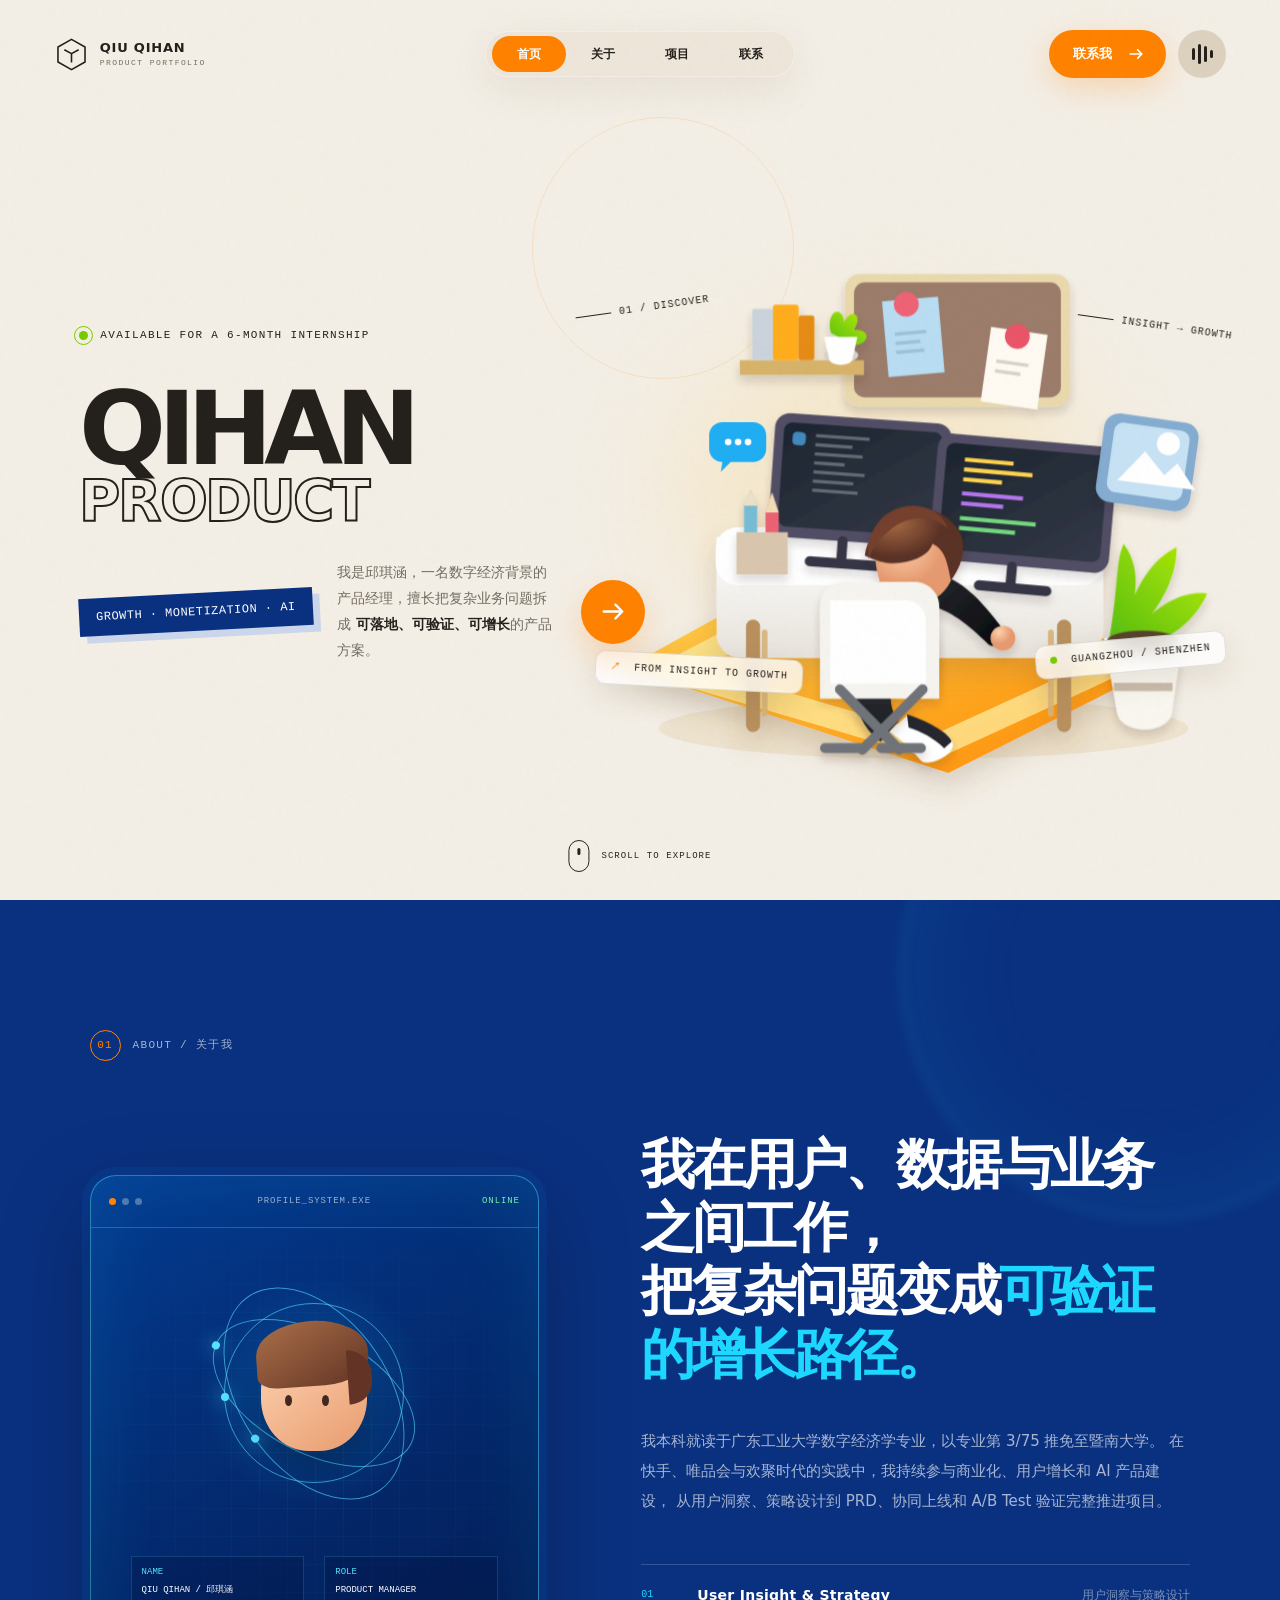
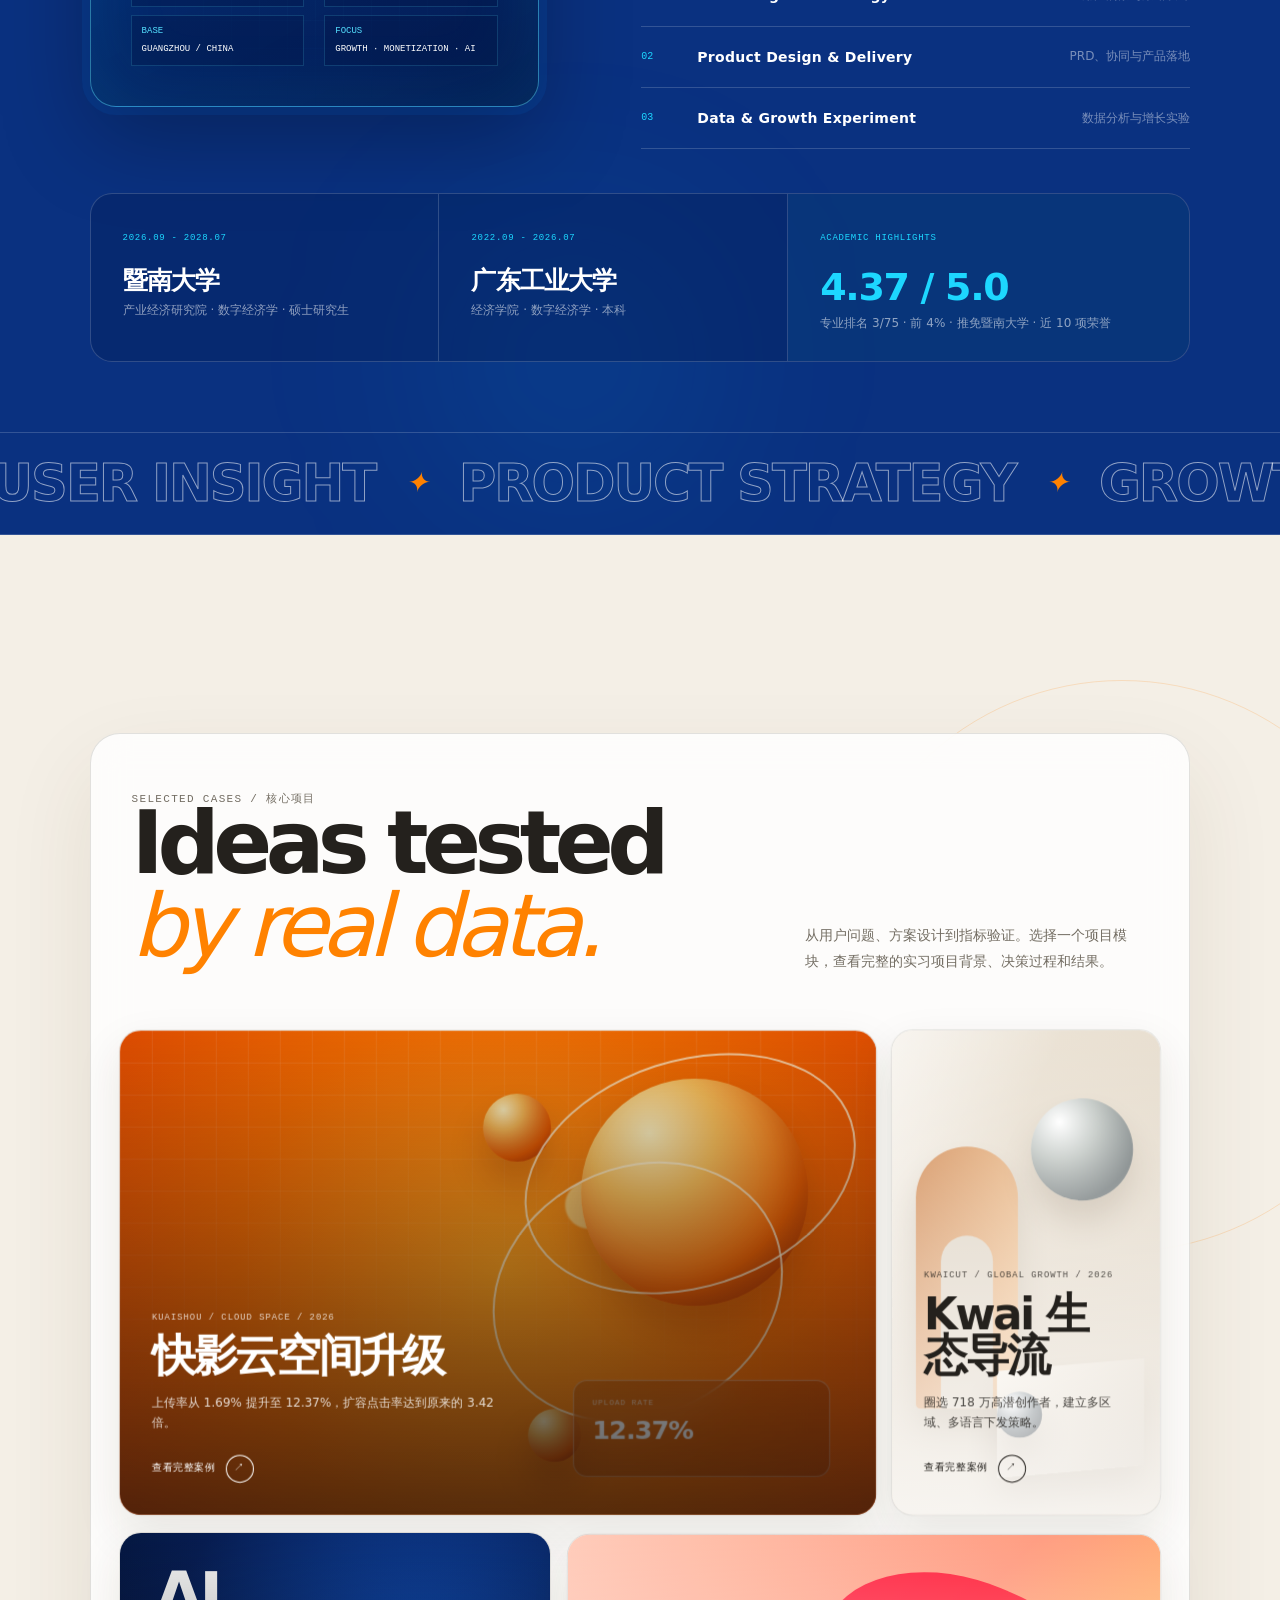
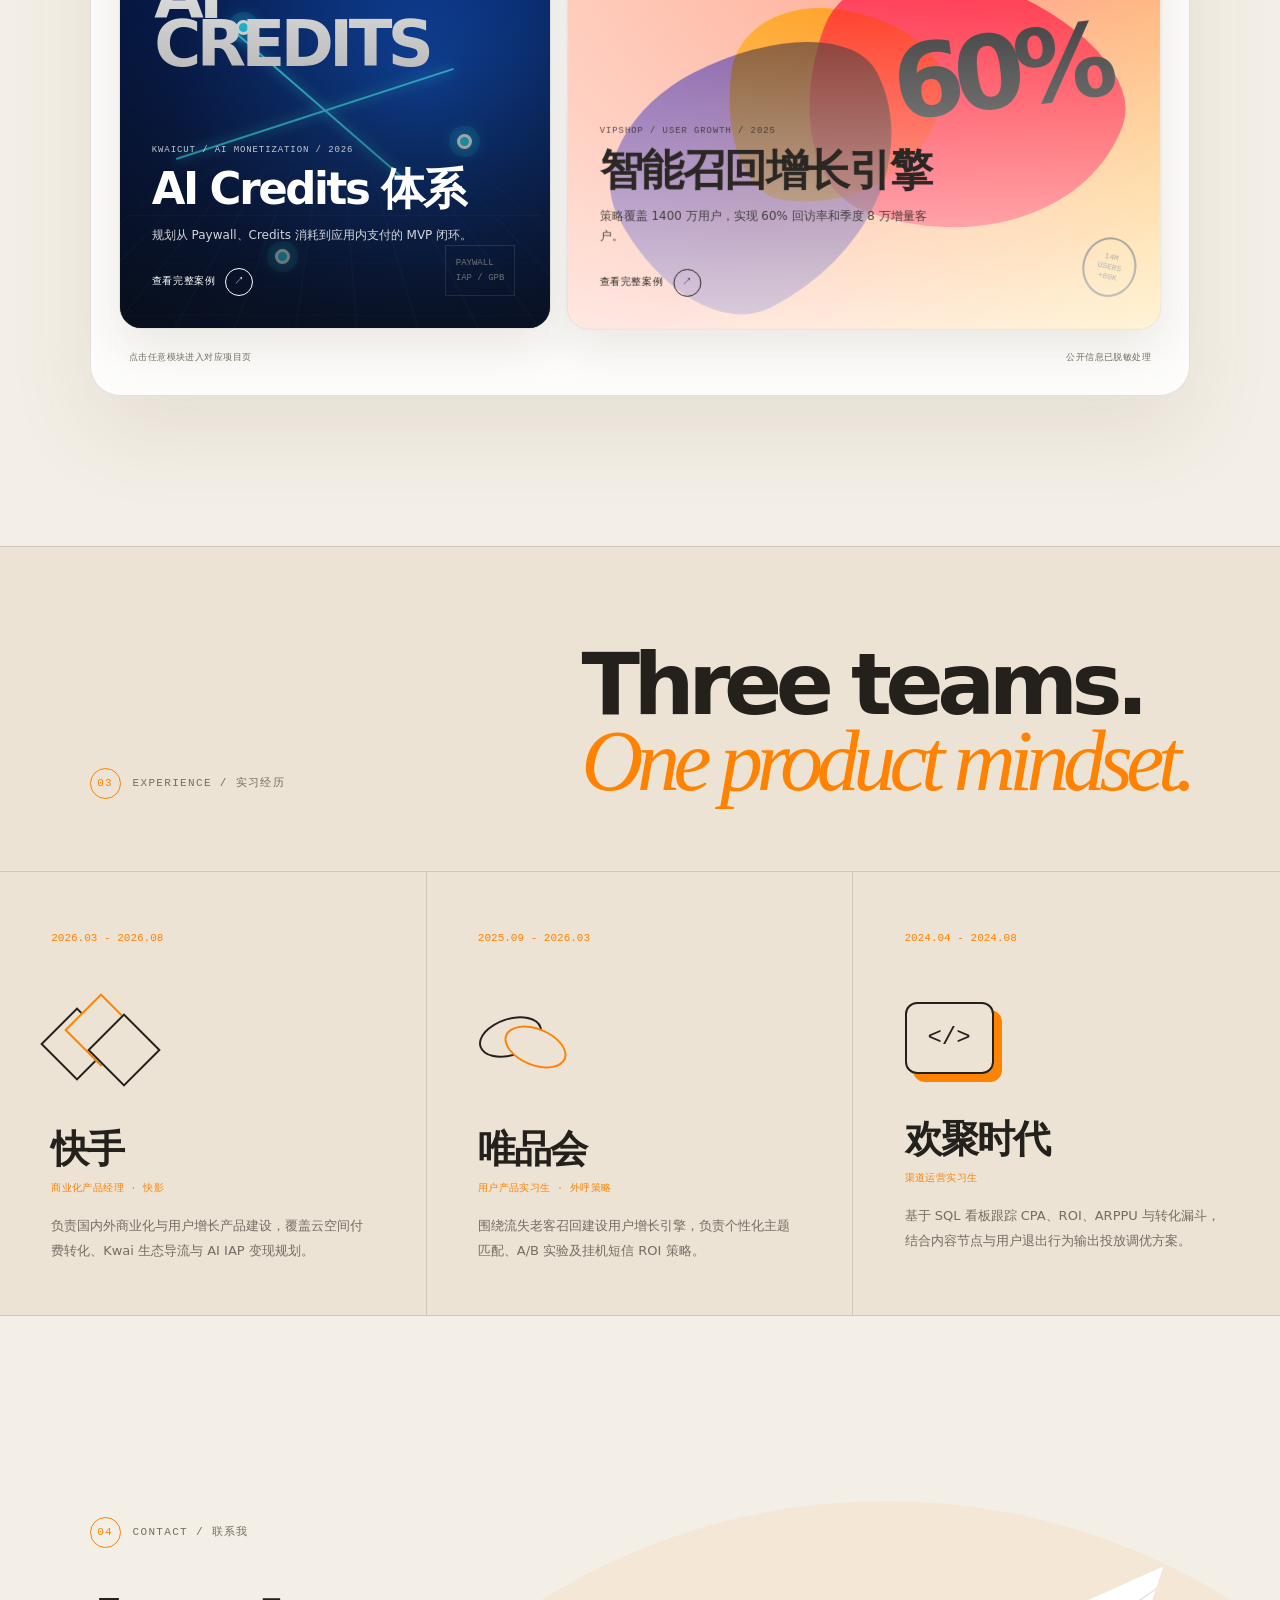
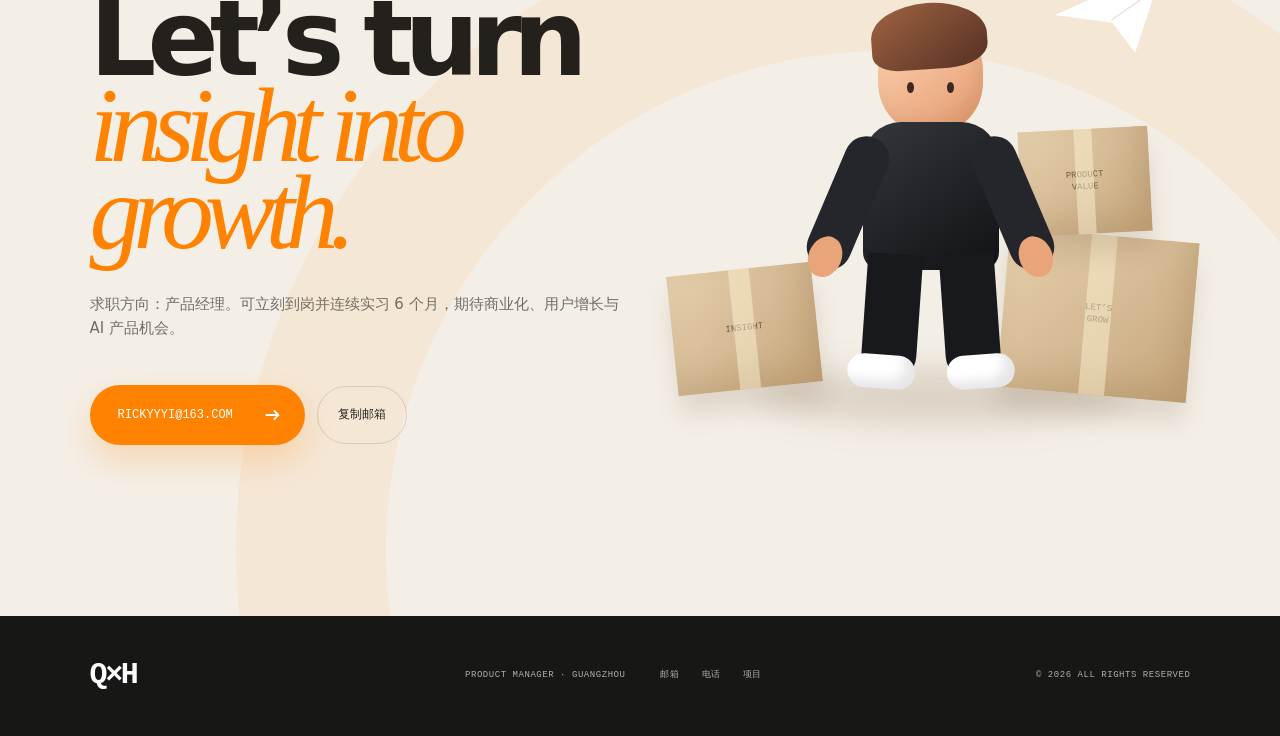
==== commit 93333857: "Add interactive internship project pages" ====
--- a/index.html
+++ b/index.html
@@ -8,7 +8,7 @@
       content="邱琪涵的产品经理作品集：商业化、用户增长、AI 产品与数据实验。"
     />
     <meta name="theme-color" content="#f4efe6" />
-    <title>邱琪涵 — 产品经理作品集</title>
+    <title>邱琪涵 - 产品经理作品集</title>
     <link rel="icon" href="data:image/svg+xml,%3Csvg xmlns='http://www.w3.org/2000/svg' viewBox='0 0 64 64'%3E%3Crect width='64' height='64' rx='16' fill='%230a3180'/%3E%3Cpath d='M16 17v30h8V35h16v12h8V17h-8v11H24V17z' fill='white'/%3E%3C/svg%3E" />
     <style>
 :root {
@@ -1308,193 +1308,6 @@
   line-height: 1.9;
 }
 
-.deck-layout {
-  position: relative;
-  z-index: 3;
-  display: grid;
-  grid-template-columns: minmax(310px, 0.72fr) minmax(580px, 1.28fr);
-  align-items: center;
-  gap: clamp(50px, 8vw, 130px);
-  max-width: 1410px;
-  min-height: 720px;
-  margin: 20px auto 0;
-}
-
-.deck-copy {
-  position: relative;
-  align-self: center;
-}
-
-.deck-count {
-  display: flex;
-  align-items: center;
-  gap: 13px;
-  margin-bottom: 46px;
-  font: 500 12px/1 var(--mono);
-}
-
-.deck-count span:first-child { color: var(--orange); font-size: 25px; }
-.deck-count i { width: 80px; height: 1px; background: var(--line); }
-
-.deck-copy-track {
-  position: relative;
-  min-height: 288px;
-}
-
-.deck-description {
-  position: absolute;
-  top: 0;
-  left: 0;
-  width: 100%;
-  opacity: 0;
-  pointer-events: none;
-  transform: translateY(24px);
-  transition: opacity 0.45s, transform 0.55s var(--ease);
-}
-
-.deck-description.active {
-  opacity: 1;
-  pointer-events: auto;
-  transform: translateY(0);
-}
-
-.project-type {
-  margin: 0 0 15px;
-  color: var(--orange);
-  font: 500 10px/1 var(--mono);
-  letter-spacing: 0.1em;
-}
-
-.deck-description h3 {
-  margin: 0 0 18px;
-  font-size: clamp(38px, 4vw, 66px);
-  line-height: 1;
-  letter-spacing: -0.055em;
-}
-
-.deck-description > p:not(.project-type) {
-  max-width: 430px;
-  margin: 0;
-  color: var(--muted);
-  font-size: 14px;
-  line-height: 1.9;
-}
-
-.project-tags {
-  display: flex;
-  flex-wrap: wrap;
-  gap: 8px;
-  margin-top: 28px;
-}
-
-.project-tags span {
-  padding: 7px 11px;
-  border: 1px solid var(--line);
-  border-radius: 999px;
-  font: 400 9px/1 var(--mono);
-}
-
-.deck-controls {
-  display: flex;
-  align-items: center;
-  gap: 9px;
-  margin-top: 28px;
-}
-
-.deck-button {
-  display: grid;
-  place-items: center;
-  width: 51px;
-  height: 51px;
-  padding: 0;
-  border: 1px solid var(--line);
-  border-radius: 50%;
-  background: transparent;
-  cursor: pointer;
-  transition: color 0.3s, background 0.3s, border-color 0.3s;
-}
-
-.deck-button:hover {
-  color: #fff;
-  border-color: var(--orange);
-  background: var(--orange);
-}
-
-.deck-button svg { width: 21px; fill: none; stroke: currentColor; stroke-width: 1.8; }
-.drag-tip { margin-left: 13px; color: var(--muted); font: 400 9px/1 var(--mono); letter-spacing: 0.08em; }
-
-.project-deck {
-  position: relative;
-  justify-self: center;
-  width: min(48vw, 690px);
-  min-width: 570px;
-  aspect-ratio: 1.08;
-  outline: none;
-  perspective: 1400px;
-  touch-action: pan-y;
-  user-select: none;
-}
-
-.project-card {
-  --offset-x: 0px;
-  --offset-y: 0px;
-  --rotation: 0deg;
-  --scale: 1;
-  position: absolute;
-  top: 3%;
-  left: 2%;
-  width: 88%;
-  height: 88%;
-  border: 1px solid rgba(36, 33, 29, 0.15);
-  border-radius: 26px;
-  background: #fff;
-  box-shadow: 0 26px 70px rgba(61, 40, 17, 0.2);
-  overflow: hidden;
-  cursor: grab;
-  transform: translate3d(var(--offset-x), var(--offset-y), 0) rotate(var(--rotation)) scale(var(--scale));
-  transform-origin: 50% 90%;
-  transition: transform 0.72s var(--ease), opacity 0.35s, filter 0.35s, box-shadow 0.35s;
-  will-change: transform;
-}
-
-.project-card.dragging {
-  cursor: grabbing;
-  transition: none;
-}
-
-.project-card.is-active {
-  box-shadow: 0 34px 90px rgba(61, 40, 17, 0.25);
-}
-
-.project-deck:hover .project-card:not(.dragging) {
-  transform: translate3d(var(--fan-x, var(--offset-x)), var(--fan-y, var(--offset-y)), 0) rotate(var(--fan-r, var(--rotation))) scale(var(--scale));
-}
-
-.project-card:not(.is-active) {
-  filter: saturate(0.82) brightness(0.94);
-}
-
-.project-art {
-  position: relative;
-  height: calc(100% - 68px);
-  overflow: hidden;
-}
-
-.project-card footer {
-  display: grid;
-  grid-template-columns: 40px 1fr auto;
-  align-items: center;
-  height: 68px;
-  padding: 0 23px;
-  color: var(--ink);
-  background: #f9f6f0;
-  font: 500 11px/1 var(--mono);
-}
-
-.project-card footer span { color: var(--orange); }
-.project-card footer strong { font-size: 12px; letter-spacing: 0.04em; }
-.project-card footer small { color: var(--muted); font: inherit; }
-
 .art-label {
   position: absolute;
   top: 24px;
@@ -1587,6 +1400,264 @@
 .blob-c { top: 19%; left: 27%; width: 36%; height: 50%; background: #ffdc2f; transform: rotate(8deg); }
 .motion-word { position: absolute; z-index: 3; top: 41%; left: 50%; color: #181818; font-size: clamp(67px, 7vw, 116px); font-weight: 800; line-height: 1; letter-spacing: -.1em; transform: translate(-50%, -50%) rotate(-7deg); }
 .motion-stamp { position: absolute; right: 6%; bottom: 6%; z-index: 4; padding: 13px; border: 2px solid #181818; border-radius: 50%; font: 500 8px/1.25 var(--mono); text-align: center; transform: rotate(13deg); }
+
+.project-catalog {
+  position: relative;
+  z-index: 3;
+  max-width: 1450px;
+  margin: 58px auto 0;
+  padding: clamp(20px, 2.2vw, 34px);
+  border: 1px solid rgba(36, 33, 29, 0.13);
+  border-radius: 30px;
+  background: rgba(255, 255, 255, 0.82);
+  box-shadow: 0 36px 90px rgba(77, 51, 20, 0.09);
+  backdrop-filter: blur(18px);
+}
+
+.project-catalog-head {
+  display: grid;
+  grid-template-columns: minmax(0, 1fr) minmax(280px, 0.55fr);
+  align-items: end;
+  gap: 50px;
+  padding: clamp(16px, 2.4vw, 32px) clamp(8px, 1vw, 14px) clamp(32px, 4vw, 58px);
+}
+
+.project-catalog-head h2 {
+  max-width: 850px;
+  margin: 0;
+  font-size: clamp(52px, 6.8vw, 112px);
+  font-weight: 800;
+  line-height: 0.86;
+  letter-spacing: -0.075em;
+}
+
+.project-catalog-head h2 em {
+  display: block;
+  padding-bottom: 0.08em;
+  color: var(--orange);
+  font-family: inherit;
+  font-weight: 500;
+  line-height: 1.05;
+}
+
+.project-catalog-head p {
+  max-width: 430px;
+  margin: 0 0 4px;
+  color: var(--muted);
+  font-size: 14px;
+  line-height: 1.85;
+}
+
+.project-catalog-grid {
+  display: grid;
+  grid-template-columns: 1.28fr 0.92fr 0.8fr;
+  grid-template-rows: minmax(330px, 38vw) minmax(285px, 31vw);
+  gap: 15px;
+}
+
+.project-module {
+  --module-tilt: 0deg;
+  position: relative;
+  display: flex;
+  min-width: 0;
+  min-height: 0;
+  padding: clamp(22px, 2.5vw, 38px);
+  color: #fff;
+  border: 1px solid rgba(36, 33, 29, 0.12);
+  border-radius: 22px;
+  overflow: hidden;
+  isolation: isolate;
+  text-decoration: none;
+  box-shadow: 0 18px 45px rgba(55, 36, 16, 0.1);
+  transform: translateZ(0);
+  transition:
+    transform 0.55s var(--ease),
+    box-shadow 0.55s var(--ease),
+    filter 0.4s ease;
+}
+
+.project-module::after {
+  position: absolute;
+  inset: 0;
+  z-index: 1;
+  background: linear-gradient(180deg, rgba(11, 12, 14, 0.06), rgba(11, 12, 14, 0.68));
+  content: '';
+  pointer-events: none;
+}
+
+.project-module:hover {
+  box-shadow: 0 34px 75px rgba(55, 36, 16, 0.2);
+  transform: translateY(-8px) rotate(var(--module-tilt)) scale(1.008);
+}
+
+.project-module:active { transform: translateY(-2px) scale(0.985); }
+
+.project-module:focus-visible {
+  outline: 3px solid var(--orange);
+  outline-offset: 4px;
+}
+
+.project-module-cloud {
+  --module-tilt: -0.45deg;
+  grid-column: 1 / 3;
+  grid-row: 1;
+}
+
+.project-module-kwai {
+  --module-tilt: 0.75deg;
+  grid-column: 3;
+  grid-row: 1;
+  color: var(--ink);
+}
+
+.project-module-ai {
+  --module-tilt: -0.7deg;
+  grid-column: 1;
+  grid-row: 2;
+}
+
+.project-module-vip {
+  --module-tilt: 0.55deg;
+  grid-column: 2 / 4;
+  grid-row: 2;
+  color: var(--ink);
+}
+
+.project-module-kwai::after,
+.project-module-vip::after {
+  background: linear-gradient(180deg, rgba(255,255,255,.02), rgba(255,255,255,.76));
+}
+
+.project-module-visual {
+  position: absolute;
+  inset: 0;
+  z-index: 0;
+  transition: transform 0.75s var(--ease), filter 0.5s ease;
+}
+
+.project-module:hover .project-module-visual { transform: scale(1.035) translateY(-4px); }
+
+.project-module-copy {
+  position: relative;
+  z-index: 3;
+  display: flex;
+  flex-direction: column;
+  align-self: flex-end;
+  width: min(100%, 570px);
+}
+
+.project-module-copy small {
+  margin-bottom: 12px;
+  font: 500 9px/1.3 var(--mono);
+  letter-spacing: 0.1em;
+  opacity: 0.76;
+}
+
+.project-module-copy h3 {
+  max-width: 12ch;
+  margin: 0;
+  font-size: clamp(30px, 3.4vw, 56px);
+  line-height: 0.95;
+  letter-spacing: -0.055em;
+}
+
+.project-module-copy p {
+  max-width: 46ch;
+  margin: 15px 0 0;
+  font-size: 12px;
+  line-height: 1.7;
+  opacity: 0.82;
+}
+
+.project-module-open {
+  display: inline-flex;
+  align-items: center;
+  gap: 10px;
+  margin-top: 22px;
+  font: 500 10px/1 var(--mono);
+  letter-spacing: 0.06em;
+}
+
+.project-module-open i {
+  display: grid;
+  place-items: center;
+  width: 28px;
+  height: 28px;
+  border: 1px solid currentColor;
+  border-radius: 50%;
+  font-style: normal;
+  transition: transform 0.45s var(--ease), background 0.35s, color 0.35s;
+}
+
+.project-module:hover .project-module-open i { transform: translate(4px, -4px); }
+
+.project-module-cloud .sphere-one { top: 10%; right: 9%; width: 30%; }
+.project-module-cloud .sphere-two { top: 13%; left: 48%; width: 9%; }
+.project-module-cloud .sphere-three { right: 39%; bottom: 11%; width: 7%; }
+.project-module-cloud .ring-one { top: 6%; right: 2%; width: 45%; height: 47%; }
+.project-module-cloud .ring-two { top: 23%; right: 15%; width: 33%; height: 62%; }
+.project-module-cloud .art-window { right: 6%; bottom: 8%; left: auto; width: min(34%, 260px); }
+
+.project-module-kwai .arch { left: 9%; bottom: 22%; width: 38%; }
+.project-module-kwai .ball { top: 14%; right: 10%; width: 38%; }
+.project-module-kwai .plinth { right: 6%; bottom: 9%; width: 55%; }
+.project-module-kwai .chrome { left: 39%; bottom: 16%; width: 17%; }
+.project-module-kwai .vertical-word { right: -20px; top: 38%; font-size: 58px; }
+
+.project-module-ai .city-title {
+  left: 8%;
+  bottom: auto;
+  top: 10%;
+  font-size: clamp(42px, 5vw, 70px);
+}
+
+.project-module-ai .city-data { top: auto; right: 8%; bottom: 8%; }
+
+.project-module-vip .motion-word {
+  top: 35%;
+  left: 73%;
+  font-size: clamp(72px, 8vw, 128px);
+}
+
+.project-module-vip .motion-stamp { right: 4%; bottom: 8%; }
+
+.project-catalog-note {
+  display: flex;
+  justify-content: space-between;
+  gap: 24px;
+  padding: 22px 10px 2px;
+  color: var(--muted);
+  font: 400 9px/1.6 var(--mono);
+  letter-spacing: 0.05em;
+}
+
+@media (max-width: 900px) {
+  .project-catalog { margin-top: 48px; border-radius: 24px; }
+  .project-catalog-head { grid-template-columns: 1fr; gap: 24px; }
+  .project-catalog-head p { max-width: 560px; }
+  .project-catalog-grid {
+    grid-template-columns: 1fr 1fr;
+    grid-template-rows: 390px 320px 340px;
+  }
+  .project-module-cloud { grid-column: 1 / 3; grid-row: 1; }
+  .project-module-kwai { grid-column: 1; grid-row: 2; }
+  .project-module-ai { grid-column: 2; grid-row: 2; }
+  .project-module-vip { grid-column: 1 / 3; grid-row: 3; }
+}
+
+@media (max-width: 620px) {
+  .project-catalog { margin-inline: -4px; padding: 9px; border-radius: 20px; }
+  .project-catalog-head { padding: 28px 14px 36px; }
+  .project-catalog-head h2 { font-size: 50px; }
+  .project-catalog-grid { display: flex; flex-direction: column; }
+  .project-module { min-height: 330px; padding: 24px; }
+  .project-module-cloud { min-height: 390px; }
+  .project-module-copy h3 { font-size: 36px; }
+  .project-module-copy p { max-width: 34ch; }
+  .project-module-cloud .art-window { width: 48%; }
+  .project-module-vip .motion-word { left: 67%; }
+  .project-catalog-note { flex-direction: column; gap: 5px; padding: 18px 12px 8px; }
+}
 
 .principles {
   display: grid;
@@ -1835,8 +1906,6 @@
   .console-body { min-height: 410px; padding: 28px; }
   .avatar-orbit { width:210px; height:210px; }
   .projects { padding-inline:55px; }
-  .deck-layout { grid-template-columns: .68fr 1.32fr; gap:45px; }
-  .project-deck { width:55vw; min-width:530px; }
   .contact { padding-inline:55px; }
 }
 
@@ -1862,12 +1931,6 @@
   .education-strip article:last-child { border-bottom:0; }
   .marquee { width:calc(100% + 56px); margin:70px -28px -80px; }
   .projects { min-height:auto; padding:105px 28px 110px; }
-  .projects-heading { grid-template-columns:1fr; }
-  .section-intro { margin:35px 0 0; }
-  .deck-layout { grid-template-columns:1fr; gap:45px; min-height:0; margin-top:70px; }
-  .deck-copy { order:2; }
-  .project-deck { order:1; width:min(88vw,680px); min-width:0; }
-  .deck-copy-track { min-height:240px; }
   .principles { grid-template-columns:1fr; }
   .experience-heading { grid-template-columns:1fr; gap:40px; padding:90px 28px 55px; }
   .experience-heading h2 { justify-self:start; }
@@ -1905,14 +1968,6 @@
   .education-strip article { padding:24px 20px; }
   .marquee { width:calc(100% + 40px); margin-inline:-20px; }
   .projects { padding-inline:20px; }
-  .section-title { font-size:56px; }
-  .project-deck { width:95vw; margin-left:-4vw; aspect-ratio:.91; }
-  .project-card { top:4%; left:4%; width:87%; height:84%; border-radius:20px; }
-  .project-art { height:calc(100% - 58px); }
-  .project-card footer { height:58px; grid-template-columns:30px 1fr; padding:0 16px; }
-  .project-card footer small { display:none; }
-  .drag-tip { display:none; }
-  .deck-copy-track { min-height:280px; }
   .principle-card { padding:38px 24px; }
   .experience-heading { padding-inline:20px; }
   .experience-heading h2 { font-size:50px; }
@@ -1929,12 +1984,6 @@
   .page-transition-copy { grid-template-columns:1fr; grid-template-rows:auto 1fr auto; padding:28px 20px 34px; }
   .transition-section strong { max-width:9ch; font-size:clamp(50px,18vw,82px); }
   .transition-flow { grid-column:1; justify-self:start; white-space:normal; }
-}
-
-@media (hover: none) {
-  .project-deck:hover .project-card:not(.dragging) {
-    transform: translate3d(var(--offset-x), var(--offset-y), 0) rotate(var(--rotation)) scale(var(--scale));
-  }
 }
 
 @media (prefers-reduced-motion: reduce) {
@@ -2262,12 +2311,12 @@
 
         <div class="education-strip reveal" aria-label="教育经历与荣誉">
           <article>
-            <span>2026.09 — 2028.07</span>
+            <span>2026.09 - 2028.07</span>
             <h3>暨南大学</h3>
             <p>产业经济研究院 · 数字经济学 · 硕士研究生</p>
           </article>
           <article>
-            <span>2022.09 — 2026.07</span>
+            <span>2022.09 - 2026.07</span>
             <h3>广东工业大学</h3>
             <p>经济学院 · 数字经济学 · 本科</p>
           </article>
@@ -2287,57 +2336,18 @@
       </section>
 
       <section class="projects section-light" id="projects" data-section-name="projects">
-        <div class="projects-heading">
-          <div class="section-kicker reveal"><span>02</span> SELECTED CASES / 核心项目</div>
-          <h2 class="section-title reveal">Ideas tested<br /><em>by real data.</em></h2>
-          <p class="section-intro reveal">悬停展开卡片，左右拖动切换项目。以下内容依据公开简历进行摘要，敏感业务信息已脱敏。</p>
-        </div>
-
-        <div class="deck-layout reveal">
-          <div class="deck-copy" aria-live="polite">
-            <div class="deck-count"><span id="project-current">01</span><i></i><span>04</span></div>
-            <div class="deck-copy-track">
-              <article class="deck-description active" data-description="0">
-                <p class="project-type">KUAISHOU · CLOUD SPACE · 2026</p>
-                <h3>快影云空间升级</h3>
-                <p>围绕草稿上传与空间释放场景完成全链路体验升级和付费转化漏斗建设，推动上传率由 1.69% 提升至 12.37%，扩容点击率达到原来的 3.42 倍。</p>
-                <div class="project-tags"><span>User Research</span><span>PRD</span><span>A/B Test</span></div>
-              </article>
-              <article class="deck-description" data-description="1">
-                <p class="project-type">KWAICUT · GLOBAL GROWTH · 2026</p>
-                <h3>Kwai 生态导流</h3>
-                <p>以近 30 天生产行为定义高潜创作者，圈选 718 万用户并设计多区域、多语言下发策略；沉淀 200+ 通用文案 Key，前端文案重复率降低 14.9%。</p>
-                <div class="project-tags"><span>Growth Strategy</span><span>Localization</span><span>Cross-team</span></div>
-              </article>
-              <article class="deck-description" data-description="2">
-                <p class="project-type">KWAICUT · AI MONETIZATION · 2026</p>
-                <h3>AI Credits 体系</h3>
-                <p>调研 CapCut、InShot、VN、KlingAI 等产品，规划从 Paywall、AI Credits 消耗到 Apple IAP / Google Play Billing 的 MVP 商业化闭环。</p>
-                <div class="project-tags"><span>Competitive Research</span><span>Monetization</span><span>MVP</span></div>
-              </article>
-              <article class="deck-description" data-description="3">
-                <p class="project-type">VIPSHOP · USER GROWTH · 2025</p>
-                <h3>智能召回增长引擎</h3>
-                <p>构建用户—主题相关性模型并推动策略覆盖 1,400 万用户，实现 60% 回访率和季度 8 万增量客户；同时优化挂机短信策略，季度节省渠道成本 82 万元。</p>
-                <div class="project-tags"><span>Data Model</span><span>Experiment</span><span>ROI</span></div>
-              </article>
+        <div class="project-catalog reveal">
+          <header class="project-catalog-head">
+            <div>
+              <div class="section-kicker">SELECTED CASES / 核心项目</div>
+              <h2>Ideas tested<em>by real data.</em></h2>
             </div>
-
-            <div class="deck-controls">
-              <button type="button" class="deck-button deck-prev magnetic" aria-label="上一个项目">
-                <svg viewBox="0 0 24 24"><path d="m15 5-7 7 7 7" /></svg>
-              </button>
-              <button type="button" class="deck-button deck-next magnetic" aria-label="下一个项目">
-                <svg viewBox="0 0 24 24"><path d="m9 5 7 7-7 7" /></svg>
-              </button>
-              <span class="drag-tip">DRAG THE CARDS ↔</span>
-            </div>
-          </div>
-
-          <div class="project-deck" tabindex="0" aria-label="项目卡片，可使用左右方向键切换">
-            <article class="project-card card-orange" data-project="0">
-              <div class="project-art orbit-art">
-                <span class="art-label">KUAIYING / CLOUD</span>
+            <p>从用户问题、方案设计到指标验证。选择一个项目模块，查看完整的实习项目背景、决策过程和结果。</p>
+          </header>
+
+          <div class="project-catalog-grid" aria-label="实习项目列表">
+            <a class="project-module project-module-cloud" href="projects/index.html#cloud-space" data-module-tilt="-0.45" aria-label="查看快影云空间升级项目">
+              <div class="project-module-visual orbit-art" aria-hidden="true">
                 <span class="orbit-sphere sphere-one"></span>
                 <span class="orbit-sphere sphere-two"></span>
                 <span class="orbit-sphere sphere-three"></span>
@@ -2346,27 +2356,33 @@
                 <div class="art-window">
                   <small>UPLOAD RATE</small>
                   <strong>12.37%</strong>
-                  <span><i></i></span>
                 </div>
               </div>
-              <footer><span>01</span><strong>快影云空间</strong><small>7.32× GROWTH ↗</small></footer>
-            </article>
-
-            <article class="project-card card-ivory" data-project="1">
-              <div class="project-art object-art">
-                <span class="art-label dark">KWAI ↔ KWAICUT</span>
+              <div class="project-module-copy">
+                <small>KUAISHOU / CLOUD SPACE / 2026</small>
+                <h3>快影云空间升级</h3>
+                <p>上传率从 1.69% 提升至 12.37%，扩容点击率达到原来的 3.42 倍。</p>
+                <span class="project-module-open">查看完整案例 <i>↗</i></span>
+              </div>
+            </a>
+
+            <a class="project-module project-module-kwai" href="projects/index.html#kwai-growth" data-module-tilt="0.75" aria-label="查看 Kwai 生态导流项目">
+              <div class="project-module-visual object-art" aria-hidden="true">
                 <span class="object arch"></span>
                 <span class="object ball"></span>
                 <span class="object plinth"></span>
                 <span class="object chrome"></span>
-                <div class="vertical-word">7.18M</div>
               </div>
-              <footer><span>02</span><strong>GLOBAL PLC</strong><small>10 LANGUAGES ↗</small></footer>
-            </article>
-
-            <article class="project-card card-blue" data-project="2">
-              <div class="project-art city-art">
-                <span class="art-label">GLOBAL IAP / AI</span>
+              <div class="project-module-copy">
+                <small>KWAICUT / GLOBAL GROWTH / 2026</small>
+                <h3>Kwai 生态导流</h3>
+                <p>圈选 718 万高潜创作者，建立多区域、多语言下发策略。</p>
+                <span class="project-module-open">查看完整案例 <i>↗</i></span>
+              </div>
+            </a>
+
+            <a class="project-module project-module-ai" href="projects/index.html#ai-credits" data-module-tilt="-0.7" aria-label="查看 AI Credits 商业化项目">
+              <div class="project-module-visual city-art" aria-hidden="true">
                 <div class="city-grid"></div>
                 <span class="map-line line-a"></span>
                 <span class="map-line line-b"></span>
@@ -2374,22 +2390,36 @@
                 <span class="map-dot dot-b"></span>
                 <span class="map-dot dot-c"></span>
                 <div class="city-title">AI<br />CREDITS</div>
-                <div class="city-data">PAYWALL<br />IAP · GPB</div>
+                <div class="city-data">PAYWALL<br />IAP / GPB</div>
               </div>
-              <footer><span>03</span><strong>AI CREDITS</strong><small>MVP LOOP ↗</small></footer>
-            </article>
-
-            <article class="project-card card-pink" data-project="3">
-              <div class="project-art motion-art">
-                <span class="art-label dark">VIPSHOP / USER GROWTH</span>
+              <div class="project-module-copy">
+                <small>KWAICUT / AI MONETIZATION / 2026</small>
+                <h3>AI Credits 体系</h3>
+                <p>规划从 Paywall、Credits 消耗到应用内支付的 MVP 闭环。</p>
+                <span class="project-module-open">查看完整案例 <i>↗</i></span>
+              </div>
+            </a>
+
+            <a class="project-module project-module-vip" href="projects/index.html#vipshop-crm" data-module-tilt="0.55" aria-label="查看唯品会智能召回增长项目">
+              <div class="project-module-visual motion-art" aria-hidden="true">
                 <span class="blob blob-a"></span>
                 <span class="blob blob-b"></span>
                 <span class="blob blob-c"></span>
                 <div class="motion-word">60%</div>
                 <div class="motion-stamp">14M<br />USERS<br />+80K</div>
               </div>
-              <footer><span>04</span><strong>VIPSHOP CRM</strong><small>¥820K SAVED ↗</small></footer>
-            </article>
+              <div class="project-module-copy">
+                <small>VIPSHOP / USER GROWTH / 2025</small>
+                <h3>智能召回增长引擎</h3>
+                <p>策略覆盖 1400 万用户，实现 60% 回访率和季度 8 万增量客户。</p>
+                <span class="project-module-open">查看完整案例 <i>↗</i></span>
+              </div>
+            </a>
+          </div>
+
+          <div class="project-catalog-note">
+            <span>点击任意模块进入对应项目页</span>
+            <span>公开信息已脱敏处理</span>
           </div>
         </div>
       </section>
@@ -2400,21 +2430,21 @@
           <h2>Three teams.<br /><em>One product mindset.</em></h2>
         </div>
         <div class="principle-card reveal">
-          <span>2026.03 — 2026.08</span>
+          <span>2026.03 - 2026.08</span>
           <div class="principle-icon"><i></i><i></i><i></i></div>
           <h3>快手</h3>
           <small>商业化产品经理 · 快影</small>
           <p>负责国内外商业化与用户增长产品建设，覆盖云空间付费转化、Kwai 生态导流与 AI IAP 变现规划。</p>
         </div>
         <div class="principle-card reveal">
-          <span>2025.09 — 2026.03</span>
+          <span>2025.09 - 2026.03</span>
           <div class="principle-icon icon-loop"><i></i><i></i></div>
           <h3>唯品会</h3>
           <small>用户产品实习生 · 外呼策略</small>
           <p>围绕流失老客召回建设用户增长引擎，负责个性化主题匹配、A/B 实验及挂机短信 ROI 策略。</p>
         </div>
         <div class="principle-card reveal">
-          <span>2024.04 — 2024.08</span>
+          <span>2024.04 - 2024.08</span>
           <div class="principle-icon icon-code"><b>&lt;/&gt;</b></div>
           <h3>欢聚时代</h3>
           <small>渠道运营实习生</small>
@@ -2470,7 +2500,6 @@
 const reducedMotion = window.matchMedia('(prefers-reduced-motion: reduce)').matches;
 
 const state = {
-  activeProject: 0,
   soundOn: false,
   audioContext: null,
   lastScrollY: 0,
@@ -2584,7 +2613,7 @@
   };
   animateCursor();
 
-  qsa('a, button, .project-card').forEach((element) => {
+  qsa('a, button, .project-module').forEach((element) => {
     element.addEventListener('pointerenter', () => document.body.classList.add('cursor-hover'));
     element.addEventListener('pointerleave', () => document.body.classList.remove('cursor-hover'));
   });
@@ -3089,101 +3118,143 @@
   });
 }
 
-// Interactive project card deck.
-const deck = qs('.project-deck');
-const cards = qsa('.project-card', deck);
-const descriptions = qsa('.deck-description');
-const projectCurrent = qs('#project-current');
-let drag = null;
-
-function relativeIndex(index, activeIndex) {
-  return (index - activeIndex + cards.length) % cards.length;
-}
-
-function renderDeck(animate = true) {
-  cards.forEach((card, index) => {
-    const relative = relativeIndex(index, state.activeProject);
-    const positions = [
-      { x: 0, y: 0, r: 0, s: 1, z: 8, opacity: 1 },
-      { x: 34, y: 24, r: 4.4, s: 0.965, z: 7, opacity: 1 },
-      { x: 61, y: 43, r: 8.4, s: 0.93, z: 6, opacity: 0.96 },
-      { x: -30, y: 36, r: -5.2, s: 0.91, z: 5, opacity: 0.92 },
-    ];
-    const position = positions[relative];
-    card.classList.toggle('is-active', relative === 0);
-    card.setAttribute('aria-hidden', relative === 0 ? 'false' : 'true');
-    card.style.zIndex = position.z;
-    card.style.opacity = position.opacity;
-    card.style.setProperty('--offset-x', `${position.x}px`);
-    card.style.setProperty('--offset-y', `${position.y}px`);
-    card.style.setProperty('--rotation', `${position.r}deg`);
-    card.style.setProperty('--scale', position.s);
-
-    const fanPositions = [
-      { x: -11, y: -5, r: -1 },
-      { x: 82, y: 35, r: 8 },
-      { x: 139, y: 72, r: 14 },
-      { x: -81, y: 55, r: -10 },
-    ];
-    card.style.setProperty('--fan-x', `${fanPositions[relative].x}px`);
-    card.style.setProperty('--fan-y', `${fanPositions[relative].y}px`);
-    card.style.setProperty('--fan-r', `${fanPositions[relative].r}deg`);
-    if (!animate) card.style.transition = 'none';
-  });
-
-  descriptions.forEach((description, index) => description.classList.toggle('active', index === state.activeProject));
-  projectCurrent.textContent = String(state.activeProject + 1).padStart(2, '0');
-
-  if (!animate) {
-    requestAnimationFrame(() => cards.forEach((card) => (card.style.transition = '')));
+// Bento project directory. Motion communicates hierarchy and click affordance.
+const projectCatalog = qs('.project-catalog');
+const projectModules = qsa('.project-module', projectCatalog);
+
+if (projectCatalog && projectModules.length) {
+  const catalogHeadItems = qsa('.project-catalog-head > *', projectCatalog);
+  let catalogHasEntered = false;
+
+  function revealProjectCatalog() {
+    if (catalogHasEntered || reducedMotion) return;
+    catalogHasEntered = true;
+
+    if (gsapEngine) {
+      gsapEngine.timeline({
+        defaults: { duration: 0.68, ease: 'power3.out' },
+      })
+        .fromTo(
+          catalogHeadItems,
+          { autoAlpha: 0, y: 24 },
+          { autoAlpha: 1, y: 0, stagger: 0.08 },
+          0
+        )
+        .fromTo(
+          projectModules,
+          {
+            autoAlpha: 0,
+            y: 54,
+            scale: 0.9,
+            rotation: (index) => [-1.6, 1.4, -1.2, 1.1][index] || 0,
+          },
+          {
+            autoAlpha: 1,
+            y: 0,
+            scale: 1,
+            rotation: 0,
+            duration: 1.08,
+            ease: 'elastic.out(1, 0.48)',
+            stagger: 0.09,
+          },
+          0.08
+        );
+      return;
+    }
+
+    catalogHeadItems.forEach((item, index) => {
+      const animation = item.animate(
+        [
+          { opacity: 0, transform: 'translateY(24px)' },
+          { opacity: 1, transform: 'translateY(0)' },
+        ],
+        {
+          duration: 620,
+          delay: index * 80,
+          easing: 'cubic-bezier(.16, 1, .3, 1)',
+          fill: 'both',
+        }
+      );
+      animation.finished.then(() => animation.cancel()).catch(() => undefined);
+    });
+
+    projectModules.forEach((module, index) => {
+      const startRotation = [-1.6, 1.4, -1.2, 1.1][index] || 0;
+      const animation = module.animate(
+        [
+          {
+            opacity: 0,
+            transform: `translateY(54px) scale(.9) rotate(${startRotation}deg)`,
+          },
+          { opacity: 1, transform: 'translateY(0) scale(1) rotate(0)' },
+        ],
+        {
+          duration: 980,
+          delay: 80 + index * 90,
+          easing: 'cubic-bezier(.18, 1.35, .28, 1)',
+          fill: 'both',
+        }
+      );
+      animation.finished.then(() => animation.cancel()).catch(() => undefined);
+    });
   }
-}
-
-function changeProject(direction) {
-  state.activeProject = (state.activeProject + direction + cards.length) % cards.length;
-  renderDeck();
-  playTone(direction > 0 ? 420 : 350, 0.06);
-}
-
-qs('.deck-next').addEventListener('click', () => changeProject(1));
-qs('.deck-prev').addEventListener('click', () => changeProject(-1));
-
-deck.addEventListener('keydown', (event) => {
-  if (event.key === 'ArrowRight') changeProject(1);
-  if (event.key === 'ArrowLeft') changeProject(-1);
-});
-
-deck.addEventListener('pointerdown', (event) => {
-  const activeCard = qs('.project-card.is-active', deck);
-  if (!activeCard) return;
-  drag = { card: activeCard, startX: event.clientX, currentX: event.clientX };
-  activeCard.classList.add('dragging');
-  activeCard.setPointerCapture(event.pointerId);
-});
-
-deck.addEventListener('pointermove', (event) => {
-  if (!drag) return;
-  drag.currentX = event.clientX;
-  const delta = drag.currentX - drag.startX;
-  drag.card.style.transform = `translate3d(${delta}px, ${Math.abs(delta) * 0.035}px, 0) rotate(${delta * 0.025}deg) scale(.99)`;
-});
-
-function finishDrag(event) {
-  if (!drag) return;
-  const delta = drag.currentX - drag.startX;
-  drag.card.classList.remove('dragging');
-  drag.card.style.transform = '';
-  if (Math.abs(delta) > 75) changeProject(delta < 0 ? 1 : -1);
-  else renderDeck();
-  if (event.pointerId !== undefined && drag.card.hasPointerCapture(event.pointerId)) {
-    drag.card.releasePointerCapture(event.pointerId);
+
+  if (!reducedMotion) {
+    const catalogObserver = new IntersectionObserver(
+      (entries) => {
+        if (entries.some((entry) => entry.isIntersecting)) {
+          revealProjectCatalog();
+          catalogObserver.disconnect();
+        }
+      },
+      { threshold: 0.18 }
+    );
+    catalogObserver.observe(projectCatalog);
   }
-  drag = null;
-}
-
-deck.addEventListener('pointerup', finishDrag);
-deck.addEventListener('pointercancel', finishDrag);
-renderDeck(false);
+
+  if (gsapEngine && window.matchMedia('(pointer: fine)').matches && !reducedMotion) {
+    projectModules.forEach((module) => {
+      const visual = qs('.project-module-visual', module);
+      const tilt = Number(module.dataset.moduleTilt || 0);
+
+      module.addEventListener('pointerenter', () => {
+        gsapEngine.to(module, {
+          y: -10,
+          scale: 1.012,
+          rotation: tilt,
+          duration: 0.55,
+          ease: 'back.out(1.7)',
+          overwrite: 'auto',
+        });
+        gsapEngine.to(visual, {
+          y: -5,
+          scale: 1.035,
+          duration: 0.75,
+          ease: 'power3.out',
+          overwrite: 'auto',
+        });
+      });
+
+      module.addEventListener('pointerleave', () => {
+        gsapEngine.to(module, {
+          y: 0,
+          scale: 1,
+          rotation: 0,
+          duration: 0.7,
+          ease: 'elastic.out(1, 0.5)',
+          overwrite: 'auto',
+        });
+        gsapEngine.to(visual, {
+          y: 0,
+          scale: 1,
+          duration: 0.65,
+          ease: 'power3.out',
+          overwrite: 'auto',
+        });
+      });
+    });
+  }
+}
 
 // Optional sound feedback. It never starts before explicit user action.
 const soundToggle = qs('.sound-toggle');
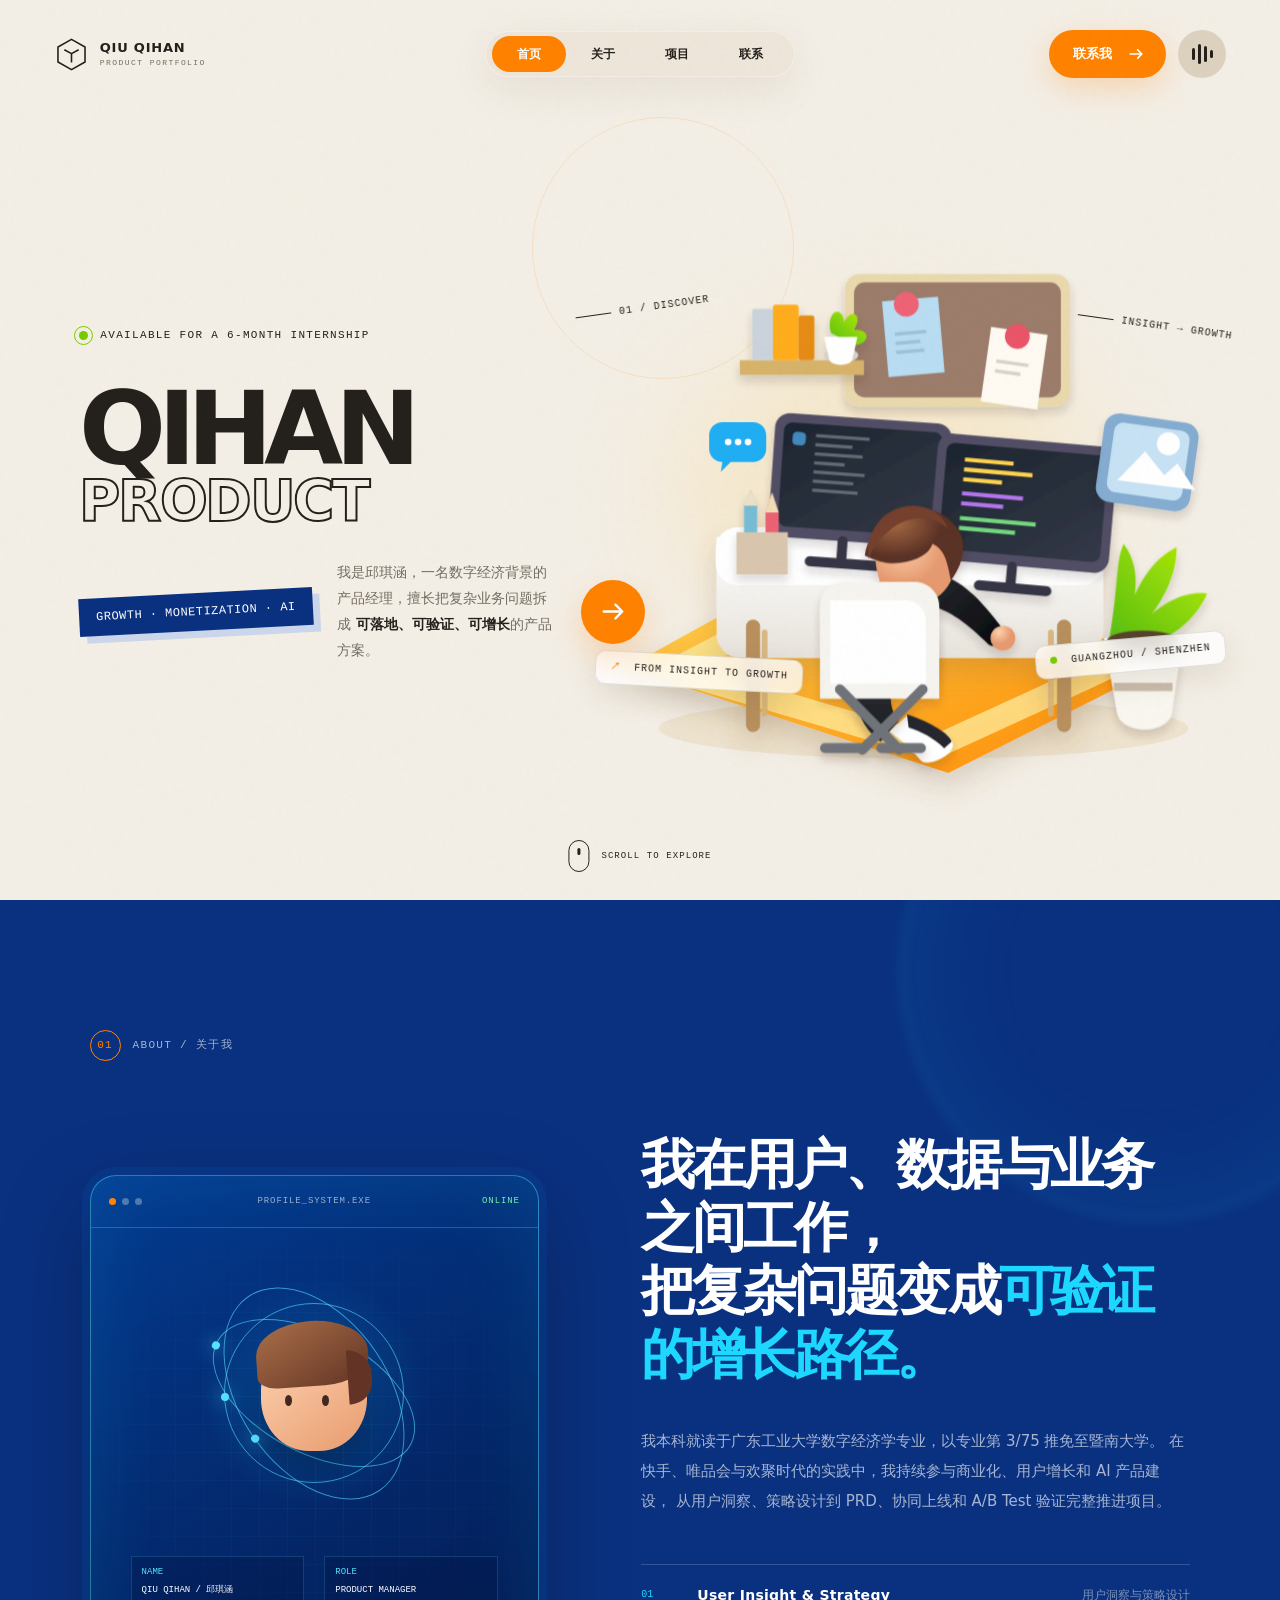
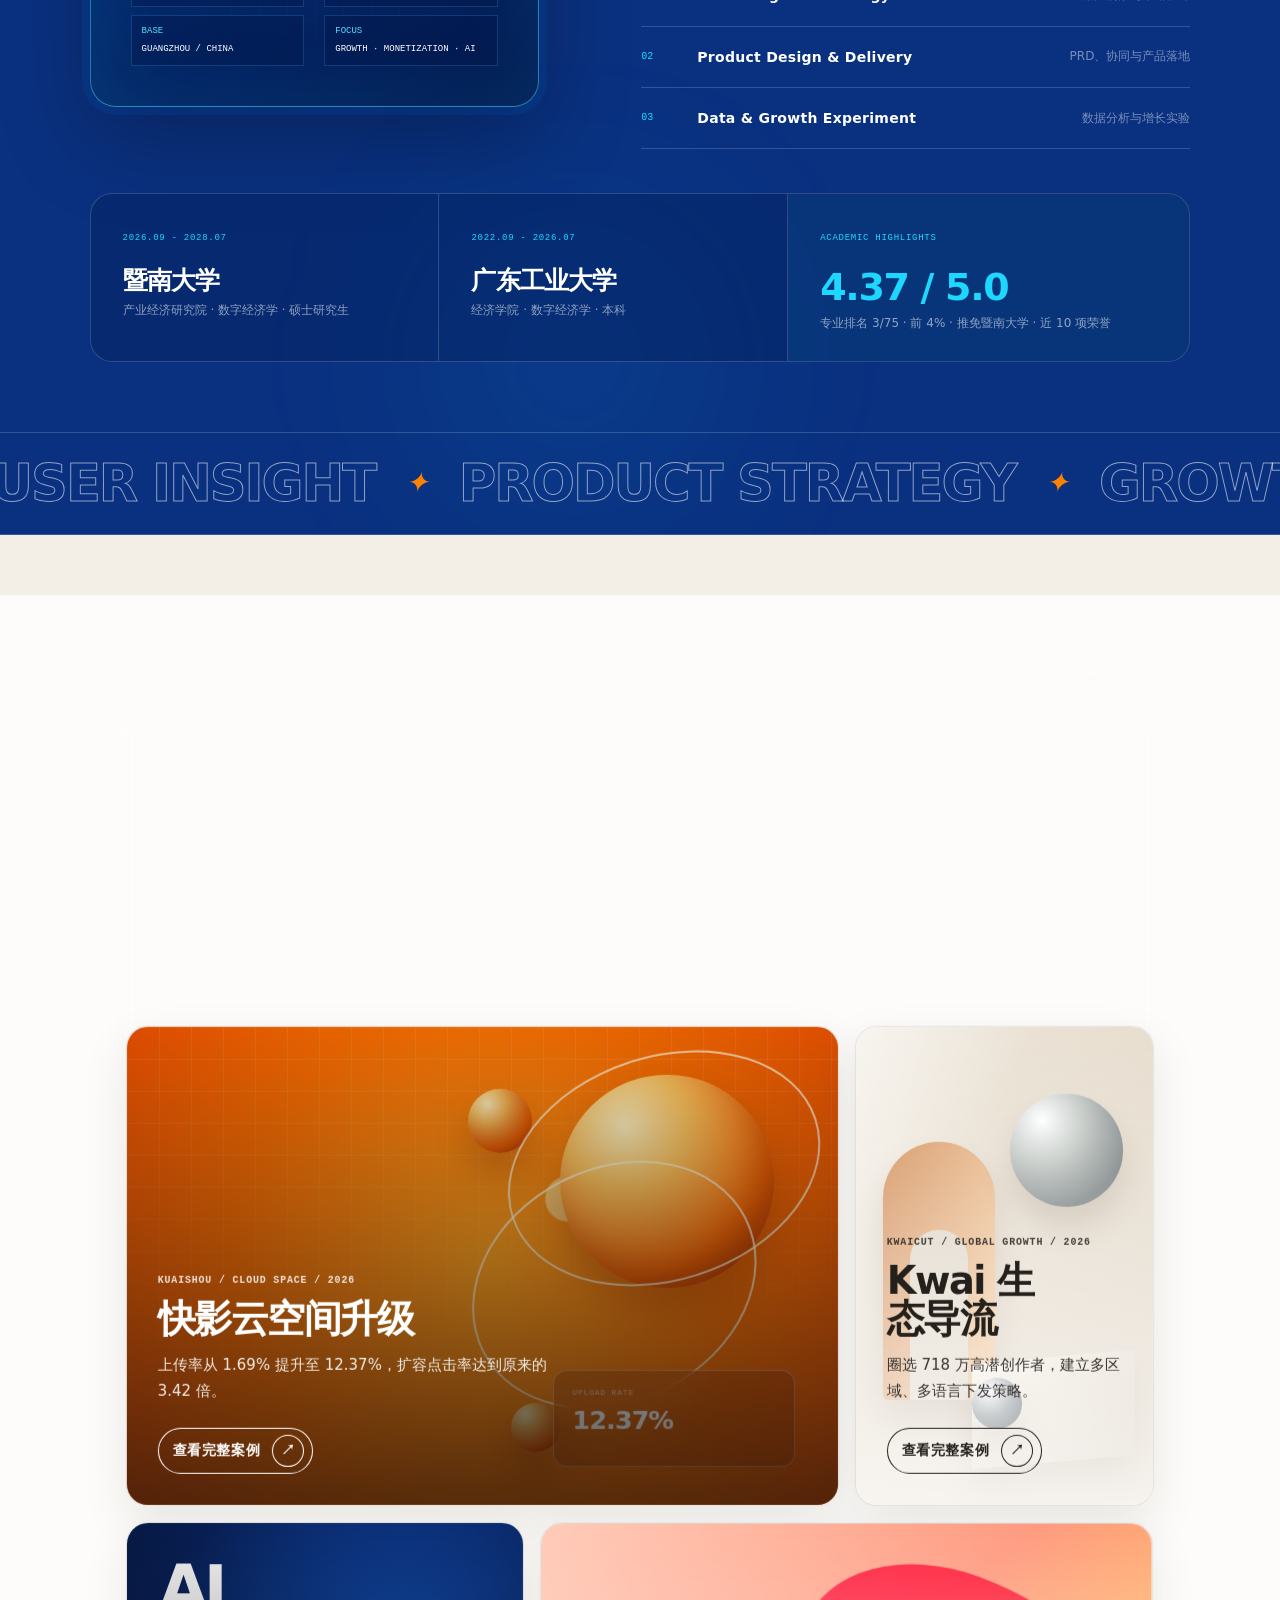
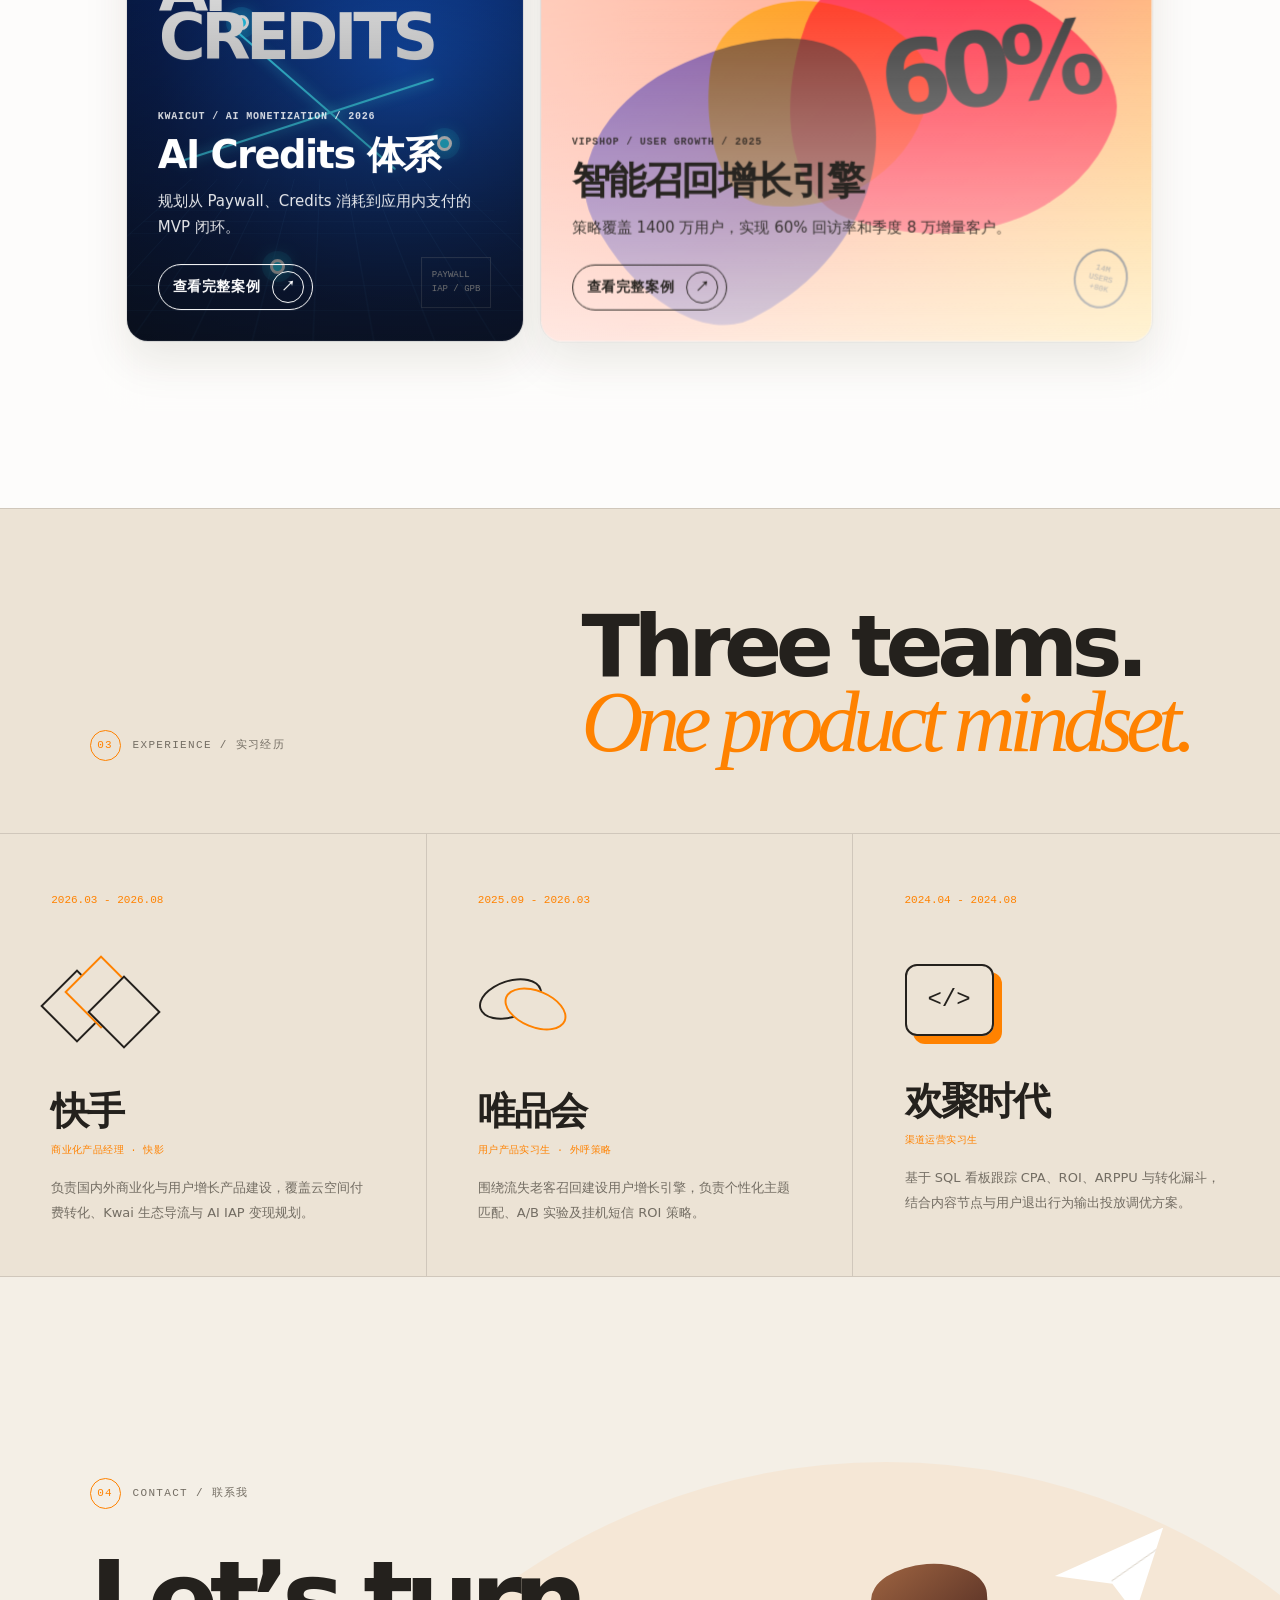
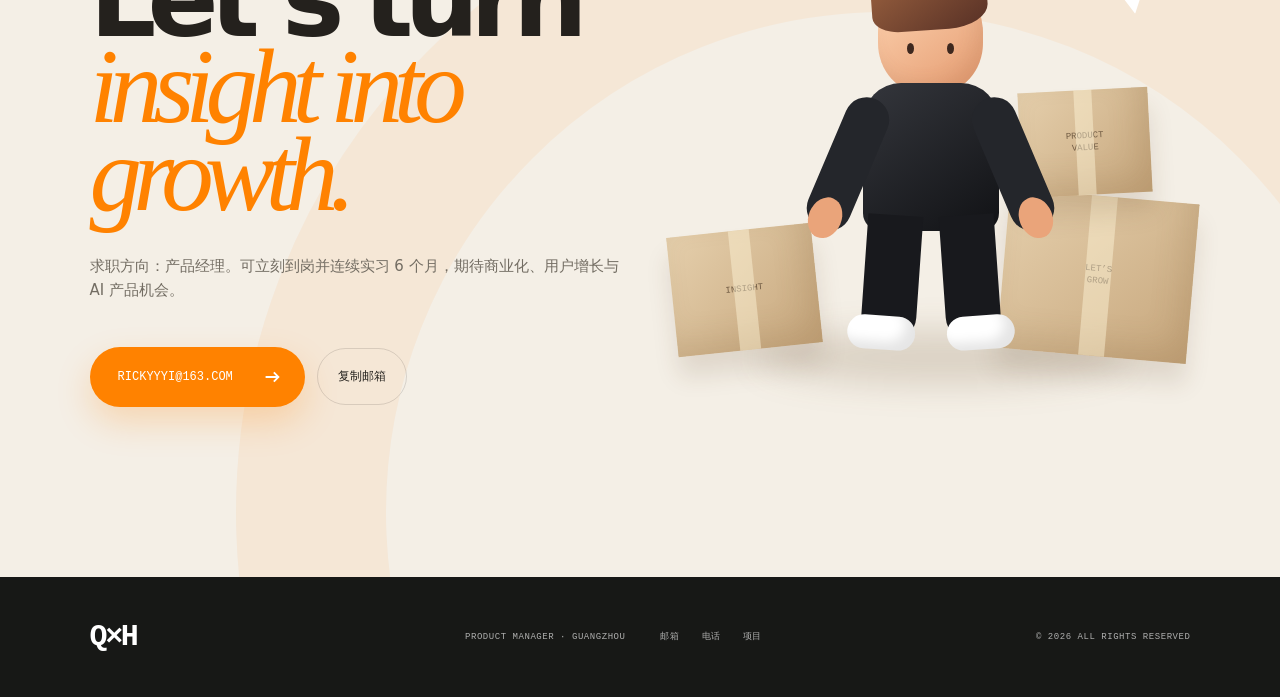
==== commit 05fe5cd8: "Refine project catalog layout and motion" ====
--- a/index.html
+++ b/index.html
@@ -24,6 +24,15 @@
   --radius: 32px;
   --header-height: 108px;
   --ease: cubic-bezier(0.22, 1, 0.36, 1);
+  --space-2xs: 4px;
+  --space-xs: 8px;
+  --space-sm: 12px;
+  --space-md: 16px;
+  --space-lg: 24px;
+  --space-xl: 32px;
+  --space-2xl: 48px;
+  --space-3xl: 64px;
+  --space-4xl: 96px;
   --mono: 'SFMono-Regular', 'Roboto Mono', Menlo, Consolas, monospace;
   --sans: 'Avenir Next', 'Helvetica Neue', 'PingFang SC', 'Microsoft YaHei', system-ui, sans-serif;
 }
@@ -1257,8 +1266,8 @@
 
 .projects {
   position: relative;
-  min-height: 1100px;
-  padding: 140px clamp(28px, 7vw, 128px) 150px;
+  min-height: auto;
+  padding: var(--space-4xl) clamp(var(--space-lg), 3.5vw, var(--space-3xl));
   overflow: hidden;
 }
 
@@ -1404,9 +1413,10 @@
 .project-catalog {
   position: relative;
   z-index: 3;
-  max-width: 1450px;
-  margin: 58px auto 0;
-  padding: clamp(20px, 2.2vw, 34px);
+  width: min(84vw, 2048px);
+  max-width: none;
+  margin: var(--space-3xl) auto 0;
+  padding: clamp(var(--space-md), 1.8vw, var(--space-xl));
   border: 1px solid rgba(36, 33, 29, 0.13);
   border-radius: 30px;
   background: rgba(255, 255, 255, 0.82);
@@ -1416,19 +1426,25 @@
 
 .project-catalog-head {
   display: grid;
-  grid-template-columns: minmax(0, 1fr) minmax(280px, 0.55fr);
-  align-items: end;
-  gap: 50px;
-  padding: clamp(16px, 2.4vw, 32px) clamp(8px, 1vw, 14px) clamp(32px, 4vw, 58px);
+  grid-template-columns: minmax(0, 1fr);
+  align-items: start;
+  gap: var(--space-lg);
+  padding: var(--space-xl) var(--space-md) var(--space-2xl);
+}
+
+.project-catalog-head > div {
+  display: grid;
+  gap: var(--space-md);
 }
 
 .project-catalog-head h2 {
-  max-width: 850px;
+  max-width: 900px;
   margin: 0;
-  font-size: clamp(52px, 6.8vw, 112px);
+  font-size: clamp(46px, 4.3vw, 80px);
   font-weight: 800;
-  line-height: 0.86;
-  letter-spacing: -0.075em;
+  line-height: 0.92;
+  letter-spacing: -0.04em;
+  text-wrap: balance;
 }
 
 .project-catalog-head h2 em {
@@ -1437,22 +1453,23 @@
   color: var(--orange);
   font-family: inherit;
   font-weight: 500;
-  line-height: 1.05;
+  line-height: 1.08;
 }
 
 .project-catalog-head p {
-  max-width: 430px;
-  margin: 0 0 4px;
+  max-width: 62ch;
+  margin: 0;
   color: var(--muted);
-  font-size: 14px;
-  line-height: 1.85;
+  font-size: clamp(17px, 1vw, 20px);
+  line-height: 1.75;
+  text-wrap: pretty;
 }
 
 .project-catalog-grid {
   display: grid;
-  grid-template-columns: 1.28fr 0.92fr 0.8fr;
-  grid-template-rows: minmax(330px, 38vw) minmax(285px, 31vw);
-  gap: 15px;
+  grid-template-columns: 1.2fr 0.9fr 0.9fr;
+  grid-template-rows: clamp(480px, 34vw, 620px) clamp(420px, 28vw, 520px);
+  gap: var(--space-md);
 }
 
 .project-module {
@@ -1461,7 +1478,7 @@
   display: flex;
   min-width: 0;
   min-height: 0;
-  padding: clamp(22px, 2.5vw, 38px);
+  padding: clamp(var(--space-lg), 2.4vw, var(--space-2xl));
   color: #fff;
   border: 1px solid rgba(36, 33, 29, 0.12);
   border-radius: 22px;
@@ -1470,6 +1487,7 @@
   text-decoration: none;
   box-shadow: 0 18px 45px rgba(55, 36, 16, 0.1);
   transform: translateZ(0);
+  will-change: transform;
   transition:
     transform 0.55s var(--ease),
     box-shadow 0.55s var(--ease),
@@ -1533,6 +1551,7 @@
   inset: 0;
   z-index: 0;
   transition: transform 0.75s var(--ease), filter 0.5s ease;
+  will-change: transform;
 }
 
 .project-module:hover .project-module-visual { transform: scale(1.035) translateY(-4px); }
@@ -1543,46 +1562,54 @@
   display: flex;
   flex-direction: column;
   align-self: flex-end;
-  width: min(100%, 570px);
+  width: min(100%, 680px);
 }
 
 .project-module-copy small {
-  margin-bottom: 12px;
-  font: 500 9px/1.3 var(--mono);
-  letter-spacing: 0.1em;
-  opacity: 0.76;
+  margin-bottom: var(--space-sm);
+  font: 600 clamp(10px, 0.72vw, 12px)/1.4 var(--mono);
+  letter-spacing: 0.08em;
+  opacity: 0.84;
 }
 
 .project-module-copy h3 {
-  max-width: 12ch;
+  max-width: 13ch;
   margin: 0;
-  font-size: clamp(30px, 3.4vw, 56px);
-  line-height: 0.95;
-  letter-spacing: -0.055em;
+  font-size: clamp(36px, 3vw, 62px);
+  line-height: 0.98;
+  letter-spacing: -0.04em;
+  text-wrap: balance;
 }
 
 .project-module-copy p {
-  max-width: 46ch;
-  margin: 15px 0 0;
-  font-size: 12px;
+  max-width: 48ch;
+  margin: var(--space-md) 0 0;
+  font-size: clamp(15px, 1vw, 18px);
   line-height: 1.7;
-  opacity: 0.82;
+  opacity: 0.9;
+  text-wrap: pretty;
 }
 
 .project-module-open {
   display: inline-flex;
   align-items: center;
-  gap: 10px;
-  margin-top: 22px;
-  font: 500 10px/1 var(--mono);
-  letter-spacing: 0.06em;
+  gap: var(--space-sm);
+  width: fit-content;
+  min-height: 46px;
+  margin-top: var(--space-lg);
+  padding: 6px var(--space-xs) 6px 14px;
+  border: 1px solid currentColor;
+  border-radius: 999px;
+  font: 600 clamp(14px, 0.82vw, 15px)/1 var(--mono);
+  letter-spacing: 0.04em;
+  white-space: nowrap;
 }
 
 .project-module-open i {
   display: grid;
   place-items: center;
-  width: 28px;
-  height: 28px;
+  width: 32px;
+  height: 32px;
   border: 1px solid currentColor;
   border-radius: 50%;
   font-style: normal;
@@ -1624,20 +1651,21 @@
 .project-catalog-note {
   display: flex;
   justify-content: space-between;
-  gap: 24px;
-  padding: 22px 10px 2px;
+  gap: var(--space-lg);
+  padding: var(--space-lg) var(--space-md) var(--space-2xs);
   color: var(--muted);
-  font: 400 9px/1.6 var(--mono);
+  font: 500 11px/1.6 var(--mono);
   letter-spacing: 0.05em;
 }
 
 @media (max-width: 900px) {
-  .project-catalog { margin-top: 48px; border-radius: 24px; }
-  .project-catalog-head { grid-template-columns: 1fr; gap: 24px; }
+  .project-catalog { width: 100%; margin-top: var(--space-2xl); border-radius: 24px; }
+  .project-catalog-head { gap: var(--space-md); padding: var(--space-xl) var(--space-md) var(--space-2xl); }
+  .project-catalog-head h2 { font-size: clamp(44px, 8vw, 72px); }
   .project-catalog-head p { max-width: 560px; }
   .project-catalog-grid {
     grid-template-columns: 1fr 1fr;
-    grid-template-rows: 390px 320px 340px;
+    grid-template-rows: minmax(420px, 52vw) minmax(380px, 48vw) minmax(420px, 50vw);
   }
   .project-module-cloud { grid-column: 1 / 3; grid-row: 1; }
   .project-module-kwai { grid-column: 1; grid-row: 2; }
@@ -1645,18 +1673,22 @@
   .project-module-vip { grid-column: 1 / 3; grid-row: 3; }
 }
 
-@media (max-width: 620px) {
-  .project-catalog { margin-inline: -4px; padding: 9px; border-radius: 20px; }
-  .project-catalog-head { padding: 28px 14px 36px; }
-  .project-catalog-head h2 { font-size: 50px; }
-  .project-catalog-grid { display: flex; flex-direction: column; }
-  .project-module { min-height: 330px; padding: 24px; }
-  .project-module-cloud { min-height: 390px; }
-  .project-module-copy h3 { font-size: 36px; }
-  .project-module-copy p { max-width: 34ch; }
+@media (max-width: 640px) {
+  .project-catalog { margin-inline: 0; padding: var(--space-xs); border-radius: 20px; }
+  .project-catalog-head { padding: var(--space-xl) var(--space-md) var(--space-2xl); }
+  .project-catalog-head h2 { font-size: clamp(42px, 12vw, 54px); }
+  .project-catalog-head p { font-size: 16px; }
+  .project-catalog-grid { display: flex; flex-direction: column; gap: var(--space-sm); }
+  .project-module { min-height: 360px; padding: var(--space-lg); }
+  .project-module-cloud { min-height: 440px; }
+  .project-module-vip { min-height: 380px; }
+  .project-module-copy small { font-size: 11px; }
+  .project-module-copy h3 { font-size: clamp(34px, 10vw, 42px); }
+  .project-module-copy p { max-width: 34ch; font-size: 15px; }
+  .project-module-open { font-size: 14px; }
   .project-module-cloud .art-window { width: 48%; }
   .project-module-vip .motion-word { left: 67%; }
-  .project-catalog-note { flex-direction: column; gap: 5px; padding: 18px 12px 8px; }
+  .project-catalog-note { flex-direction: column; gap: var(--space-xs); padding: var(--space-md) var(--space-sm) var(--space-xs); font-size: 10px; }
 }
 
 .principles {
@@ -3132,11 +3164,11 @@
 
     if (gsapEngine) {
       gsapEngine.timeline({
-        defaults: { duration: 0.68, ease: 'power3.out' },
+        defaults: { duration: 0.62, ease: 'power3.out' },
       })
         .fromTo(
           catalogHeadItems,
-          { autoAlpha: 0, y: 24 },
+          { autoAlpha: 0, y: 20 },
           { autoAlpha: 1, y: 0, stagger: 0.08 },
           0
         )
@@ -3144,18 +3176,18 @@
           projectModules,
           {
             autoAlpha: 0,
-            y: 54,
-            scale: 0.9,
-            rotation: (index) => [-1.6, 1.4, -1.2, 1.1][index] || 0,
+            y: 44,
+            scale: 0.94,
+            rotation: (index) => [-0.8, 0.8, -0.7, 0.7][index] || 0,
           },
           {
             autoAlpha: 1,
             y: 0,
             scale: 1,
             rotation: 0,
-            duration: 1.08,
-            ease: 'elastic.out(1, 0.48)',
-            stagger: 0.09,
+            duration: 1,
+            ease: 'elastic.out(1, 0.56)',
+            stagger: 0.08,
           },
           0.08
         );
@@ -3179,18 +3211,18 @@
     });
 
     projectModules.forEach((module, index) => {
-      const startRotation = [-1.6, 1.4, -1.2, 1.1][index] || 0;
+      const startRotation = [-0.8, 0.8, -0.7, 0.7][index] || 0;
       const animation = module.animate(
         [
           {
             opacity: 0,
-            transform: `translateY(54px) scale(.9) rotate(${startRotation}deg)`,
+            transform: `translateY(44px) scale(.94) rotate(${startRotation}deg)`,
           },
           { opacity: 1, transform: 'translateY(0) scale(1) rotate(0)' },
         ],
         {
-          duration: 980,
-          delay: 80 + index * 90,
+          duration: 920,
+          delay: 80 + index * 80,
           easing: 'cubic-bezier(.18, 1.35, .28, 1)',
           fill: 'both',
         }
@@ -3215,42 +3247,39 @@
   if (gsapEngine && window.matchMedia('(pointer: fine)').matches && !reducedMotion) {
     projectModules.forEach((module) => {
       const visual = qs('.project-module-visual', module);
+      const action = qs('.project-module-open', module);
       const tilt = Number(module.dataset.moduleTilt || 0);
-
-      module.addEventListener('pointerenter', () => {
-        gsapEngine.to(module, {
-          y: -10,
-          scale: 1.012,
+      const hoverTimeline = gsapEngine.timeline({ paused: true });
+
+      hoverTimeline
+        .to(module, {
+          y: -8,
+          scale: 1.008,
           rotation: tilt,
-          duration: 0.55,
-          ease: 'back.out(1.7)',
+          duration: 0.48,
+          ease: 'back.out(1.45)',
           overwrite: 'auto',
-        });
-        gsapEngine.to(visual, {
-          y: -5,
-          scale: 1.035,
-          duration: 0.75,
+        }, 0)
+        .to(visual, {
+          y: -4,
+          scale: 1.03,
+          duration: 0.62,
           ease: 'power3.out',
           overwrite: 'auto',
-        });
-      });
-
-      module.addEventListener('pointerleave', () => {
-        gsapEngine.to(module, {
-          y: 0,
-          scale: 1,
-          rotation: 0,
-          duration: 0.7,
-          ease: 'elastic.out(1, 0.5)',
-          overwrite: 'auto',
-        });
-        gsapEngine.to(visual, {
-          y: 0,
-          scale: 1,
-          duration: 0.65,
+        }, 0)
+        .to(action, {
+          x: 4,
+          duration: 0.42,
           ease: 'power3.out',
           overwrite: 'auto',
-        });
+        }, 0.05);
+
+      module.addEventListener('pointerenter', () => {
+        hoverTimeline.play();
+      });
+
+      module.addEventListener('pointerleave', () => {
+        hoverTimeline.reverse();
       });
     });
   }
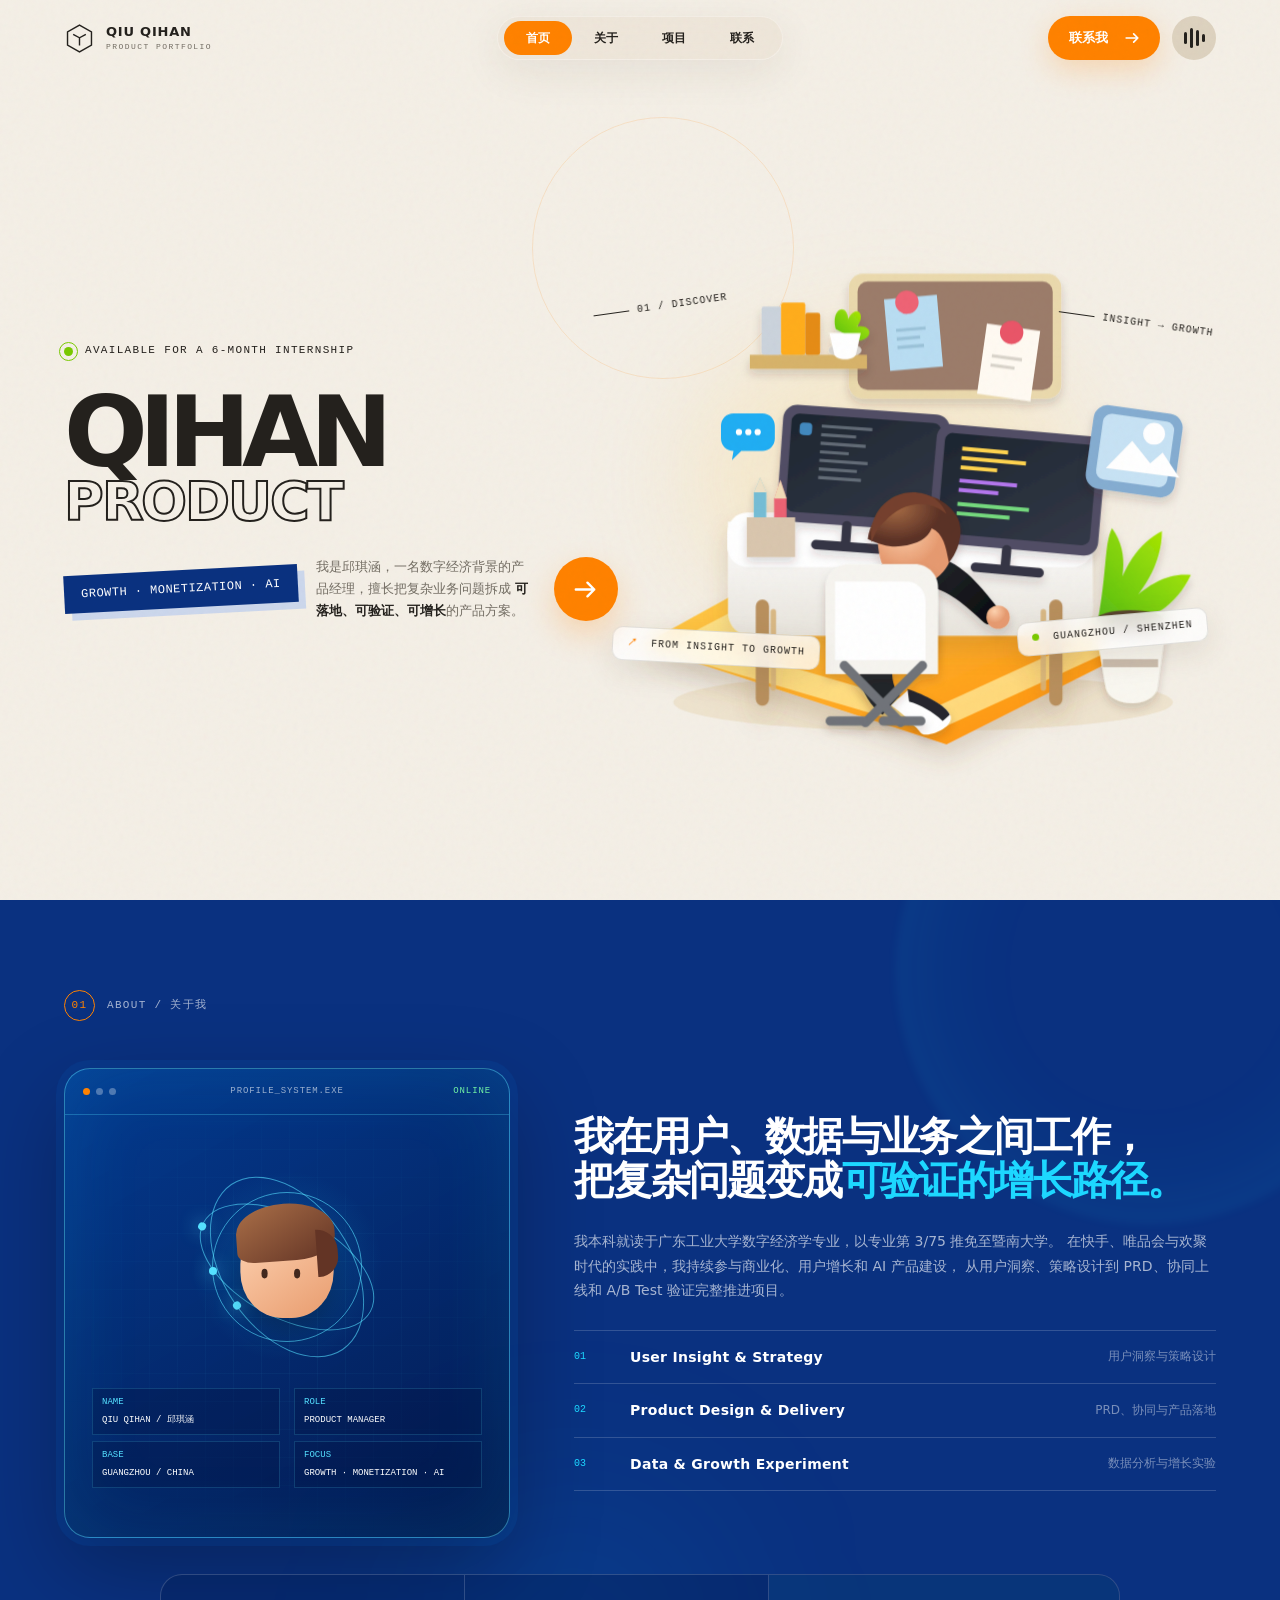
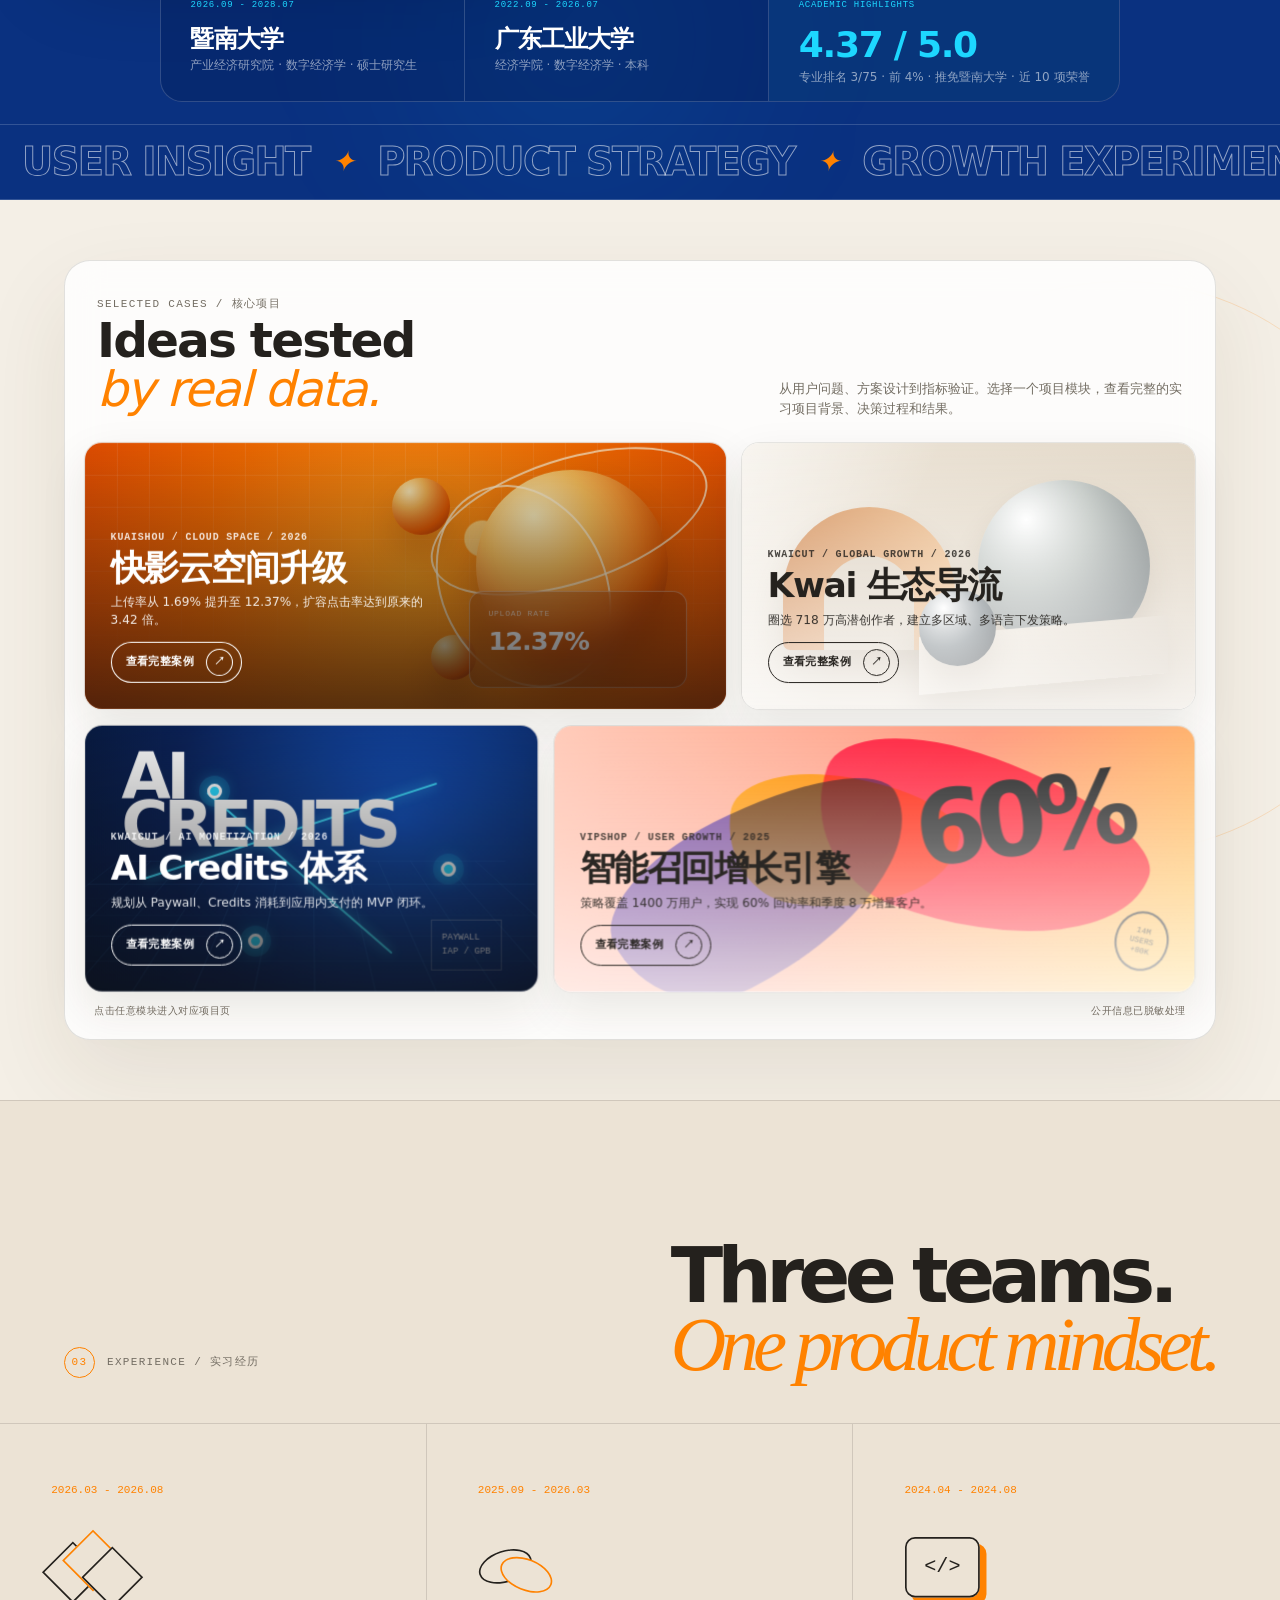
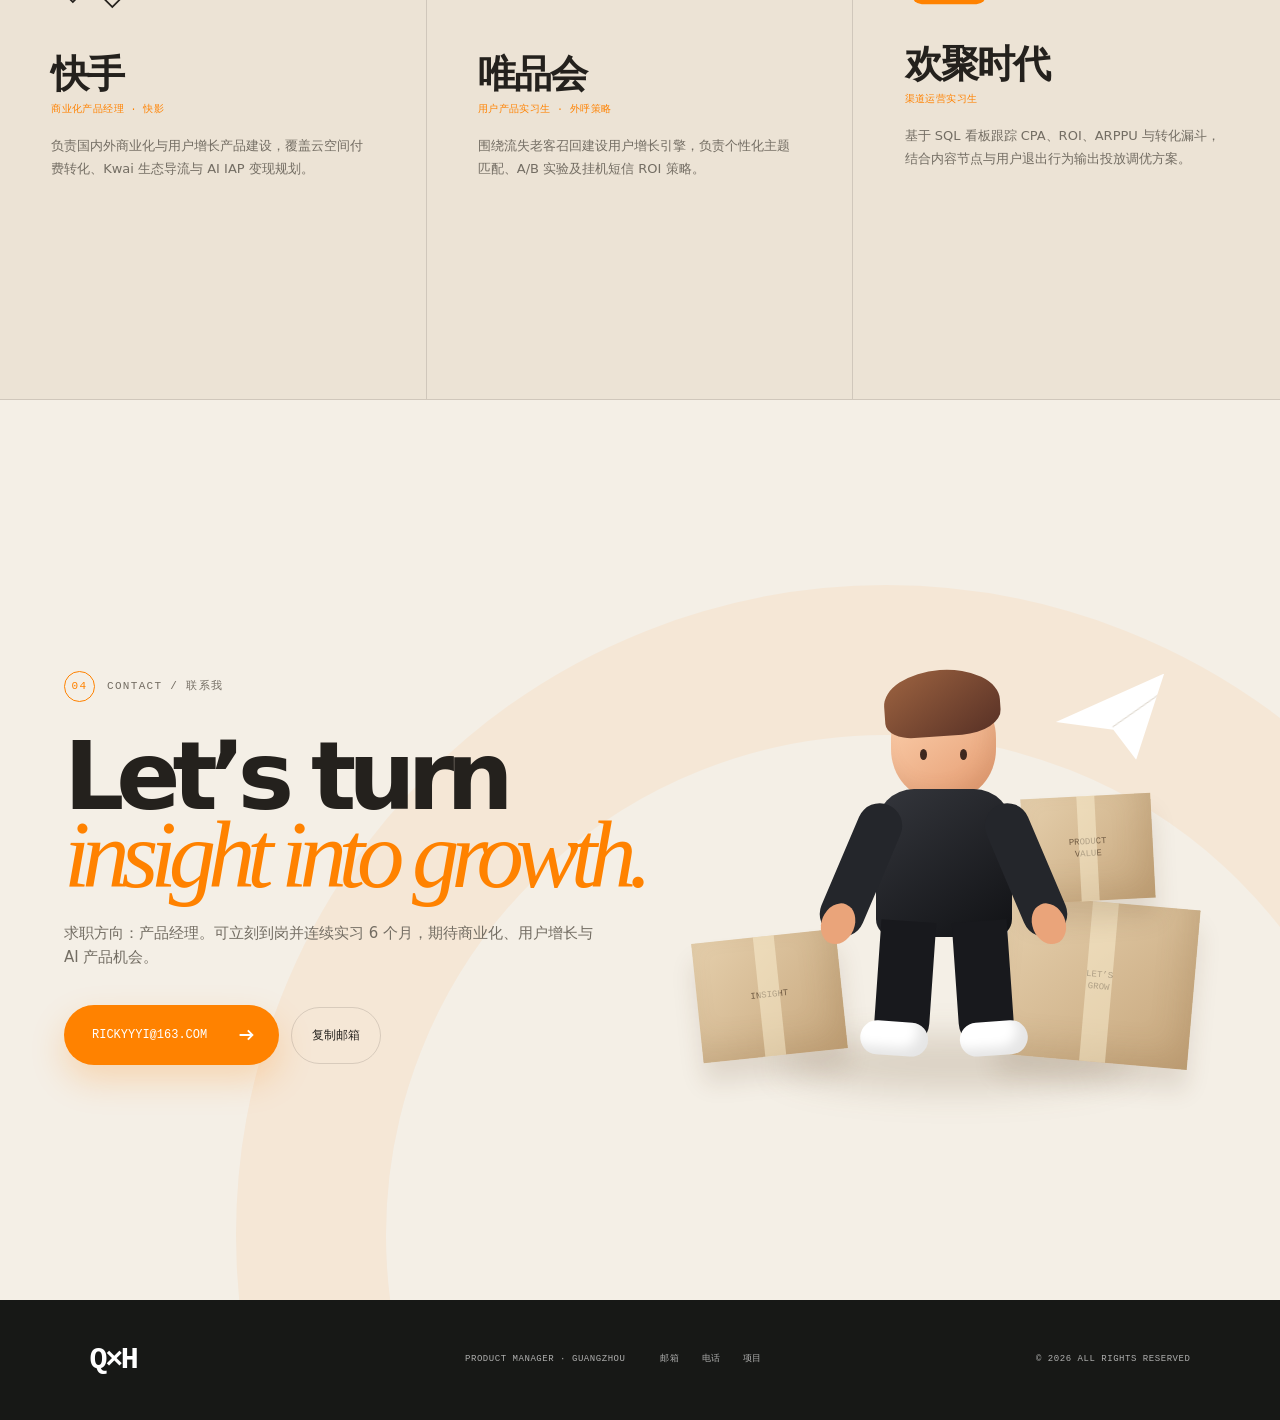
==== commit 091bf802: "Optimize responsive portfolio layouts" ====
--- a/index.html
+++ b/index.html
@@ -2,7 +2,7 @@
 <html lang="zh-CN">
   <head>
     <meta charset="UTF-8" />
-    <meta name="viewport" content="width=device-width, initial-scale=1.0" />
+    <meta name="viewport" content="width=device-width, initial-scale=1.0, viewport-fit=cover" />
     <meta
       name="description"
       content="邱琪涵的产品经理作品集：商业化、用户增长、AI 产品与数据实验。"
@@ -2018,6 +2018,282 @@
   .transition-flow { grid-column:1; justify-self:start; white-space:normal; }
 }
 
+/* Unified viewport rhythm and content density. */
+:root {
+  --header-height: 76px;
+  --page-gutter: clamp(24px, 5vw, 80px);
+  --section-pad-block: clamp(34px, 5vh, 64px);
+}
+
+main,
+main > section,
+.hero > *,
+.about-grid > *,
+.contact > * {
+  min-width: 0;
+}
+
+.site-header {
+  height: var(--header-height);
+  padding-inline: var(--page-gutter);
+}
+
+.site-header.scrolled { --header-height: 68px; }
+
+.brand svg { width: 31px; height: 31px; }
+.nav-pill a { min-width: 68px; padding: 9px 13px; }
+.nav-indicator { width: 68px; height: 34px; }
+.contact-pill { padding: 12px 18px 12px 21px; }
+.sound-toggle { width: 44px; height: 44px; }
+
+.hero,
+.about,
+.projects,
+.principles,
+.contact {
+  min-height: 100svh;
+  min-height: 100dvh;
+}
+
+.hero {
+  grid-template-columns: minmax(390px, .86fr) minmax(480px, 1.14fr);
+  padding: calc(var(--header-height) + clamp(18px, 3vh, 32px)) var(--page-gutter) clamp(24px, 4vh, 44px);
+}
+
+.hero-title {
+  margin: clamp(26px, 4vh, 42px) 0 clamp(24px, 3.5vh, 34px);
+  font-size: clamp(68px, min(7.7vw, 16vh), 126px);
+}
+
+.hero-bottom { gap: 18px; }
+.hero-bottom p { font-size: clamp(13px, 1vw, 14px); line-height: 1.72; }
+.hero-scene { width: min(50vw, 760px); min-width: 480px; }
+.scroll-cue { display: none; }
+
+.about {
+  display: flex;
+  flex-direction: column;
+  padding: clamp(82px, 10vh, 102px) var(--page-gutter) 0;
+}
+
+.about-grid {
+  flex: 1 1 auto;
+  grid-template-columns: minmax(360px, .82fr) minmax(470px, 1.18fr);
+  gap: clamp(38px, 5vw, 76px);
+  min-height: 0;
+  margin-top: clamp(18px, 3vh, 30px);
+}
+
+.about-console { min-height: 0; height: clamp(370px, 53vh, 470px); }
+.console-topbar { height: 46px; }
+.console-body { min-height: 0; height: calc(100% - 46px); padding: clamp(20px, 3vh, 30px); }
+.avatar-orbit { width: clamp(165px, 23vh, 215px); height: clamp(165px, 23vh, 215px); margin-bottom: clamp(14px, 2vh, 24px); }
+.avatar-head { transform: scale(.88); }
+.orbit-a { width: 150px; height: 150px; }
+.orbit-b { width: 190px; height: 102px; }
+.orbit-c { width: 128px; height: 200px; }
+.console-data { gap: 6px 14px; }
+.console-data p { padding: 7px 9px; }
+
+.big-copy { font-size: clamp(36px, min(3.1vw, 6vh), 50px); line-height: 1.1; letter-spacing: -.045em; }
+.about-detail { margin: clamp(20px, 3vh, 30px) 0; font-size: 14px; line-height: 1.75; }
+.capability-list > div { padding: clamp(11px, 1.7vh, 15px) 0; }
+
+.education-strip { margin-top: clamp(10px, 1.8vh, 18px); }
+.education-strip article { min-height: 0; padding: 14px clamp(20px, 2.3vw, 30px); }
+.education-strip h3 { margin: 12px 0 5px; font-size: clamp(20px, 2vw, 24px); }
+.education-score h3 { font-size: clamp(28px, 3vw, 36px); }
+
+.marquee {
+  width: calc(100% + var(--page-gutter) + var(--page-gutter));
+  margin: clamp(16px, 2.5vh, 26px) calc(0px - var(--page-gutter)) 0;
+  padding: clamp(10px, 1.6vh, 15px) 0;
+}
+.marquee span { margin-inline: 22px; font-size: clamp(28px, min(3vw, 5vh), 48px); }
+
+.projects {
+  display: flex;
+  align-items: center;
+  padding: var(--section-pad-block) var(--page-gutter);
+}
+
+.project-catalog {
+  display: grid;
+  grid-template-rows: auto minmax(0, 1fr) auto;
+  width: min(100%, 1480px);
+  min-height: min(780px, calc(100dvh - var(--section-pad-block) - var(--section-pad-block)));
+  max-height: 820px;
+  margin: 0 auto;
+  padding: clamp(14px, 1.5vw, 22px);
+  border-radius: 26px;
+}
+
+.project-catalog-head {
+  grid-template-columns: minmax(0, 1fr) minmax(280px, .64fr);
+  align-items: end;
+  gap: clamp(24px, 4vw, 64px);
+  padding: clamp(12px, 2vh, 20px) clamp(10px, 1vw, 16px) clamp(18px, 2.5vh, 28px);
+}
+.project-catalog-head > div { gap: 8px; }
+.project-catalog-head h2 { font-size: clamp(38px, min(3.8vw, 7vh), 64px); line-height: .9; }
+.project-catalog-head p { font-size: clamp(13px, 1vw, 16px); line-height: 1.55; }
+
+.project-catalog-grid {
+  grid-template-columns: repeat(12, minmax(0, 1fr));
+  grid-template-rows: repeat(2, minmax(0, 1fr));
+  gap: clamp(10px, 1.1vw, 16px);
+  min-height: 0;
+}
+.project-module { padding: clamp(18px, 2vw, 30px); border-radius: 18px; }
+.project-module-cloud { grid-column: 1 / 8; grid-row: 1; }
+.project-module-kwai { grid-column: 8 / 13; grid-row: 1; }
+.project-module-ai { grid-column: 1 / 6; grid-row: 2; }
+.project-module-vip { grid-column: 6 / 13; grid-row: 2; }
+.project-module-copy small { margin-bottom: 7px; }
+.project-module-copy h3 { font-size: clamp(28px, min(2.7vw, 5vh), 46px); line-height: .96; }
+.project-module-copy p { margin-top: 9px; font-size: clamp(12px, .95vw, 15px); line-height: 1.45; }
+.project-module-open { min-height: 38px; margin-top: 13px; font-size: clamp(11px, .78vw, 13px); }
+.project-module-open i { width: 27px; height: 27px; }
+.project-catalog-note { padding: 12px 10px 0; font-size: 10px; }
+
+.principles {
+  grid-template-rows: minmax(210px, .36fr) minmax(0, .64fr);
+}
+.experience-heading {
+  min-height: 0;
+  padding: clamp(42px, 7vh, 64px) var(--page-gutter) clamp(30px, 5vh, 46px);
+}
+.experience-heading h2 { font-size: clamp(52px, min(6vw, 10vh), 88px); }
+.principle-card { min-height: 0; padding: clamp(30px, 4vw, 52px); }
+.principle-card h3 { margin: clamp(24px, 4vh, 36px) 0 14px; font-size: clamp(30px, min(3vw, 6vh), 44px); }
+.principle-card p { line-height: 1.7; }
+.principle-icon { margin-top: clamp(24px, 4vh, 38px); transform: scale(.84); transform-origin: left top; }
+
+.contact {
+  min-height: 100svh;
+  min-height: 100dvh;
+  padding: clamp(88px, 11vh, 112px) var(--page-gutter) clamp(46px, 7vh, 72px);
+}
+.contact-title { margin: clamp(28px, 4vh, 40px) 0 clamp(22px, 3vh, 30px); font-size: clamp(62px, min(7.4vw, 13vh), 118px); }
+.contact-actions { margin-top: clamp(26px, 4vh, 38px); }
+.contact-scene { width: min(40vw, 590px); min-width: 420px; height: min(61vh, 520px); transform: scale(.9); }
+
+@media (min-width: 901px) and (max-height: 780px) {
+  .hero-scene { width: min(48vw, 680px); }
+  .hero-title { margin-block: 22px; }
+  .about { padding-top: 76px; }
+  .about-grid { margin-top: 14px; }
+  .about-console { height: 370px; }
+  .avatar-orbit { width: 155px; height: 155px; margin-bottom: 10px; }
+  .avatar-head { transform: scale(.78); }
+  .big-copy { font-size: clamp(34px, 3.3vw, 46px); }
+  .about-detail { margin-block: 16px; line-height: 1.58; }
+  .capability-list > div { padding-block: 9px; }
+  .education-strip { margin-top: 8px; }
+  .education-strip article { padding-block: 13px; }
+  .education-strip h3 { margin-top: 8px; }
+  .marquee { margin-top: 12px; padding-block: 8px; }
+  .project-catalog { min-height: calc(100dvh - 52px); }
+  .projects { --section-pad-block: 26px; }
+  .project-catalog-head { padding-block: 8px 14px; }
+  .project-catalog-head h2 { font-size: clamp(36px, 3.5vw, 50px); }
+  .project-module { padding: 17px; }
+  .project-module-copy h3 { font-size: clamp(27px, 2.5vw, 36px); }
+  .project-module-copy p { font-size: 12px; line-height: 1.35; }
+  .project-module-open { margin-top: 9px; min-height: 34px; }
+  .project-catalog-note { padding-top: 8px; }
+  .experience-heading { padding-block: 34px 25px; }
+  .principle-card { padding: 28px 34px; }
+  .principle-icon { margin-top: 22px; transform: scale(.72); }
+  .principle-card h3 { margin-top: 18px; }
+  .contact-scene { height: 450px; transform: scale(.78); }
+}
+
+@media (max-width: 900px) {
+  :root { --header-height: 74px; --page-gutter: 28px; }
+  .site-header { height: var(--header-height); padding-inline: var(--page-gutter); }
+  .hero,
+  .about,
+  .projects,
+  .principles,
+  .contact { min-height: auto; }
+  .hero { grid-template-columns: 1fr; padding: 112px var(--page-gutter) 90px; }
+  .hero-copy { width: 100%; }
+  .hero-scene { width: min(92vw, 720px); min-width: 0; margin-top: 24px; transform: none; }
+  .about { padding: 86px var(--page-gutter) 0; }
+  .about-grid { grid-template-columns: 1fr; gap: 42px; margin-top: 30px; }
+  .about-console { width: min(100%, 580px); height: 440px; }
+  .education-strip { margin-top: 34px; }
+  .marquee { width: calc(100% + var(--page-gutter) + var(--page-gutter)); margin-inline: calc(0px - var(--page-gutter)); }
+  .projects { display: block; padding: 86px var(--page-gutter); }
+  .project-catalog { display: block; width: 100%; min-height: 0; max-height: none; }
+  .project-catalog-head { grid-template-columns: 1fr; padding: 22px 16px 30px; }
+  .project-catalog-grid {
+    grid-template-columns: 1fr 1fr;
+    grid-template-rows: minmax(340px, 46vw) minmax(330px, 44vw) minmax(350px, 46vw);
+  }
+  .project-module-cloud { grid-column: 1 / 3; grid-row: 1; }
+  .project-module-kwai { grid-column: 1; grid-row: 2; }
+  .project-module-ai { grid-column: 2; grid-row: 2; }
+  .project-module-vip { grid-column: 1 / 3; grid-row: 3; }
+  .principles { min-height: 0; grid-template-columns: 1fr; grid-template-rows: auto; }
+  .experience-heading { grid-template-columns: 1fr; padding: 76px var(--page-gutter) 48px; }
+  .principle-card { min-height: 320px; }
+  .contact { grid-template-columns: minmax(0, 1fr); padding: 88px var(--page-gutter) 64px; }
+  .contact-scene { width: min(86vw, 590px); min-width: 0; height: 500px; margin-top: 26px; }
+}
+
+@media (max-width: 600px) {
+  :root { --page-gutter: 20px; }
+  body { padding-bottom: env(safe-area-inset-bottom); }
+  .site-header { padding-top: env(safe-area-inset-top); }
+  .nav-pill { bottom: max(14px, env(safe-area-inset-bottom)); }
+  .hero { min-height: 100svh; min-height: 100dvh; padding: 92px var(--page-gutter) 84px; overflow: clip; }
+  .hero-title { margin: 24px 0 20px; font-size: clamp(54px, 15.5vw, 66px); }
+  .hero-bottom { width: 100%; gap: 16px; }
+  .hero-bottom p { max-width: 100%; font-size: 13px; line-height: 1.65; overflow-wrap: anywhere; }
+  .hero-scene { width: 100vw; margin: 18px calc(50% - 50vw) 0; }
+  .about { padding-top: 78px; }
+  .about-grid { gap: 34px; margin-top: 24px; }
+  .about-console { height: 414px; }
+  .console-body { padding: 16px; }
+  .avatar-orbit { width: 160px; height: 160px; }
+  .console-data { grid-template-columns: repeat(2, minmax(0, 1fr)); gap: 5px; font-size: 7.5px; }
+  .console-data p { min-width: 0; padding: 7px; overflow-wrap: anywhere; }
+  .console-data p:nth-child(n+4) { display: block; }
+  .big-copy { font-size: 32px; }
+  .about-detail { margin-block: 22px; font-size: 13px; line-height: 1.7; }
+  .capability-list > div { grid-template-columns: 32px minmax(0, 1fr); gap: 8px; padding-block: 12px; }
+  .capability-list strong { font-size: 13px; }
+  .capability-list small { font-size: 11px; }
+  .education-strip { margin-top: 28px; }
+  .education-strip article { padding: 20px; }
+  .marquee { margin-top: 24px; }
+  .projects { padding: 74px var(--page-gutter); }
+  .project-catalog { padding: 8px; }
+  .project-catalog-head { padding: 24px 14px 28px; }
+  .project-catalog-head h2 { font-size: clamp(38px, 11vw, 48px); }
+  .project-catalog-head p { font-size: 14px; }
+  .project-catalog-grid { display: flex; gap: 10px; }
+  .project-module { min-height: 310px; padding: 20px; }
+  .project-module-cloud { min-height: 350px; }
+  .project-module-vip { min-height: 330px; }
+  .project-module-copy h3 { font-size: clamp(31px, 9vw, 38px); }
+  .project-module-copy p { font-size: 13px; line-height: 1.5; }
+  .project-catalog-note { padding: 14px 10px 6px; }
+  .experience-heading { padding: 70px var(--page-gutter) 42px; }
+  .experience-heading h2 { font-size: 46px; }
+  .principle-card { min-height: 290px; padding: 32px 24px; }
+  .principle-icon { margin-top: 24px; transform: scale(.72); }
+  .principle-card h3 { margin-top: 18px; }
+  .contact { padding: 78px var(--page-gutter) 52px; }
+  .contact-title { margin: 26px 0 22px; font-size: 54px; }
+  .contact-copy > p { word-break: normal; overflow-wrap: anywhere; }
+  .contact-actions { margin-top: 28px; }
+  .email-button { max-width: 100%; gap: 12px; padding: 16px 18px; font-size: 11px; }
+  .contact-scene { justify-self: center; width: 112vw; height: 440px; margin: 18px 0 -72px; transform: scale(.78); }
+}
+
 @media (prefers-reduced-motion: reduce) {
   html { scroll-behavior:auto; }
   *,*::before,*::after { animation-duration:.01ms !important; animation-iteration-count:1 !important; transition-duration:.01ms !important; }
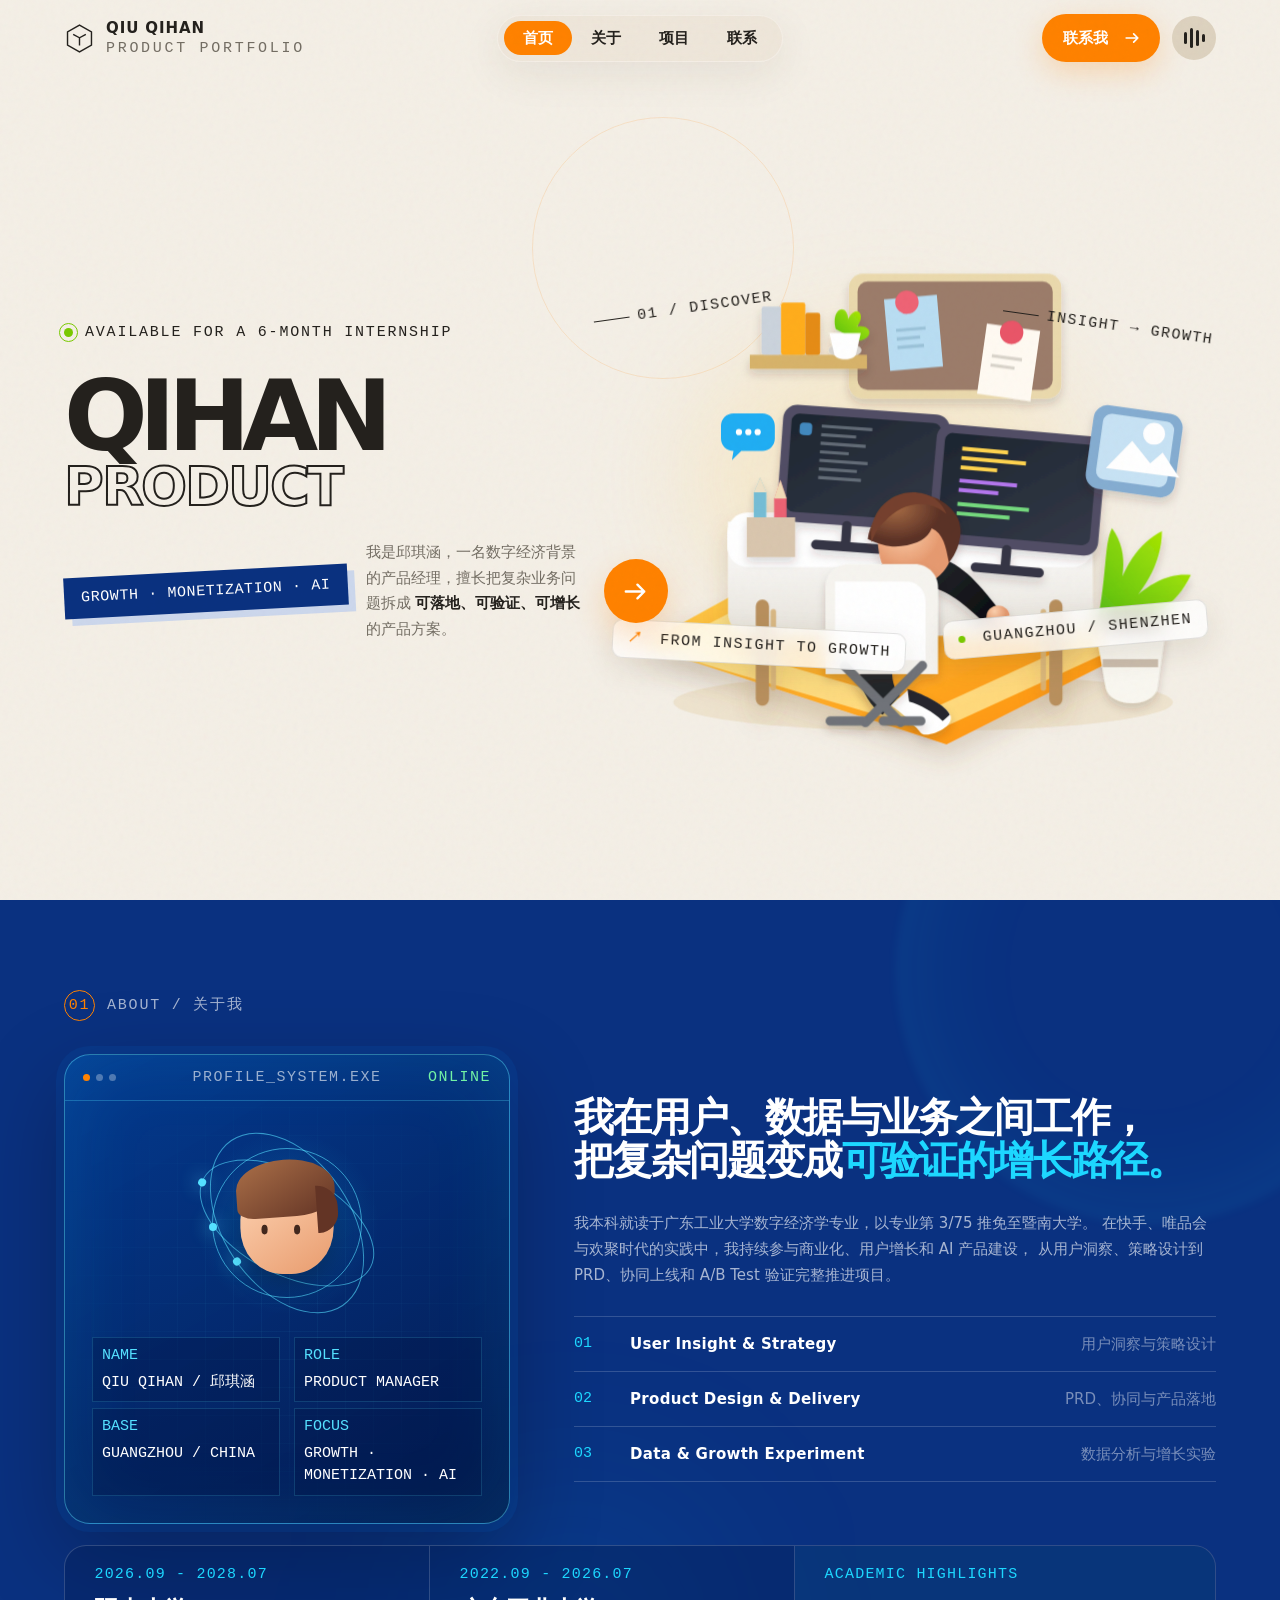
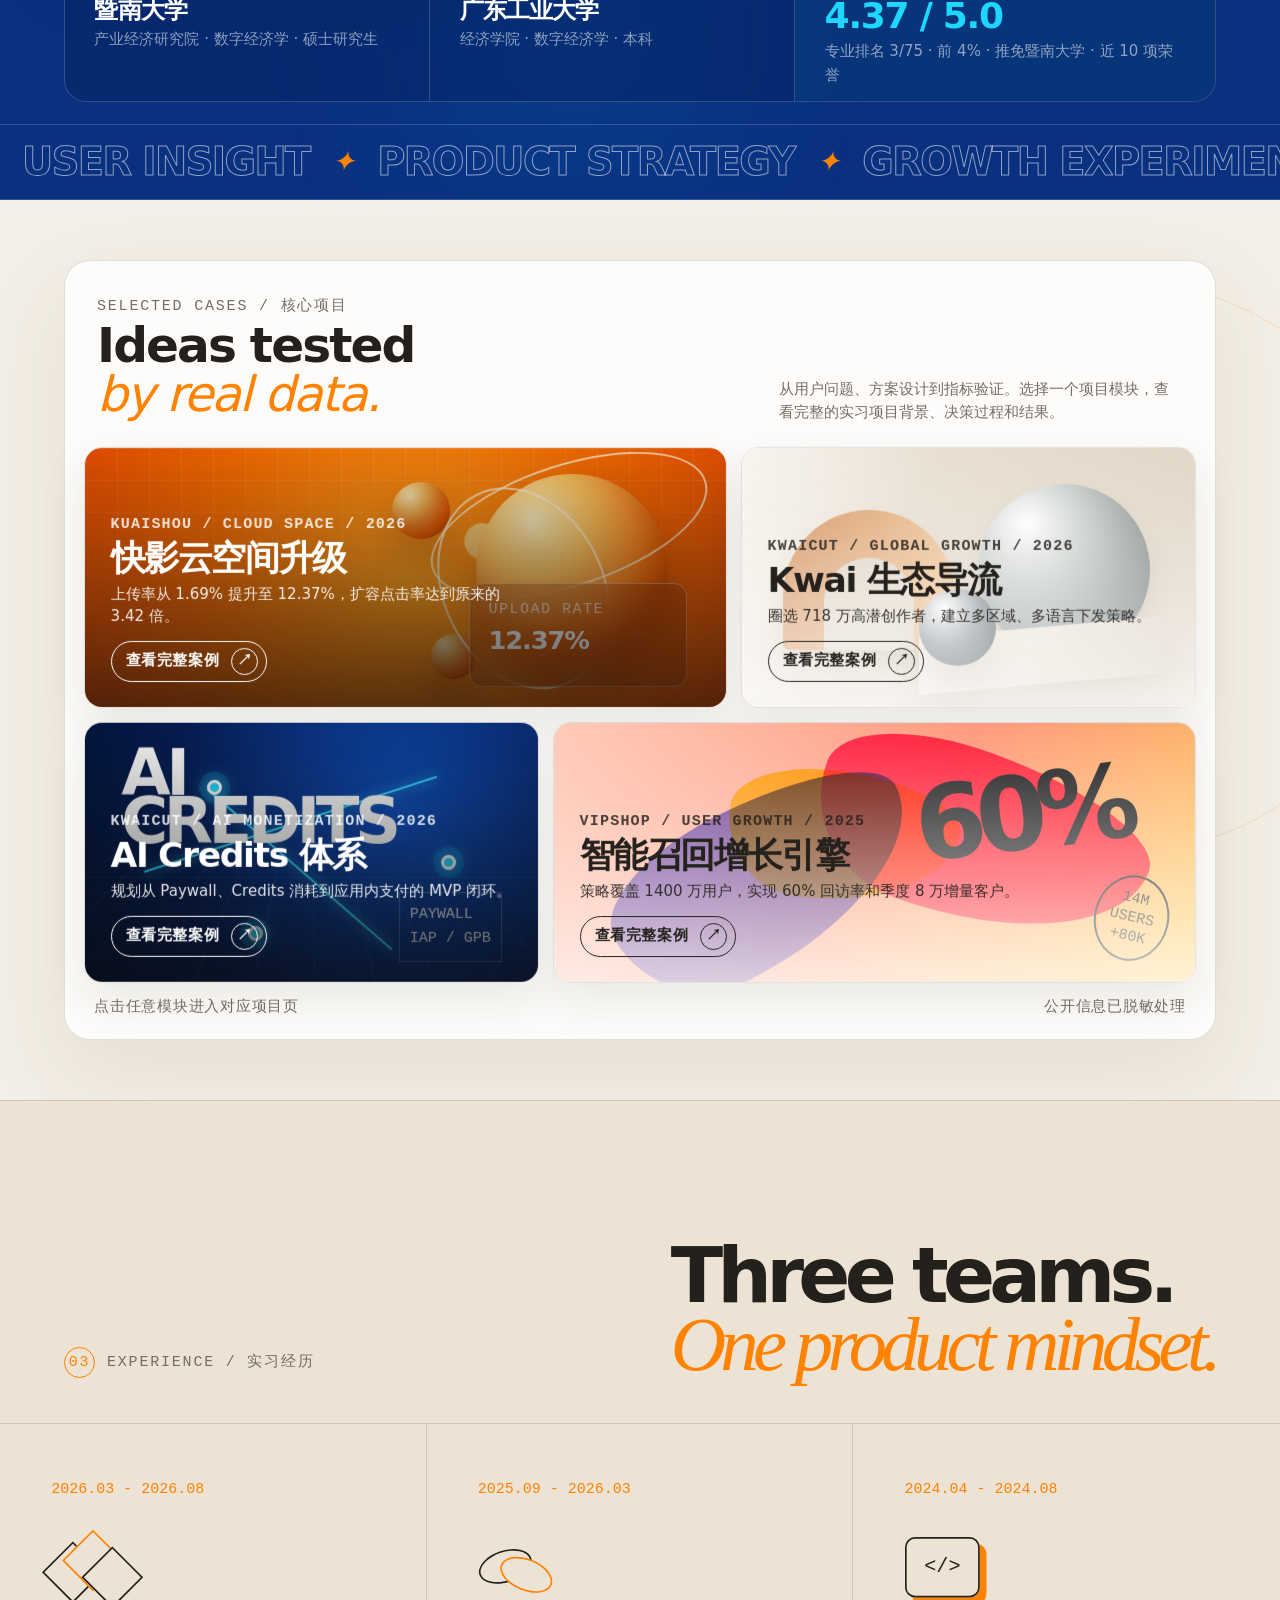
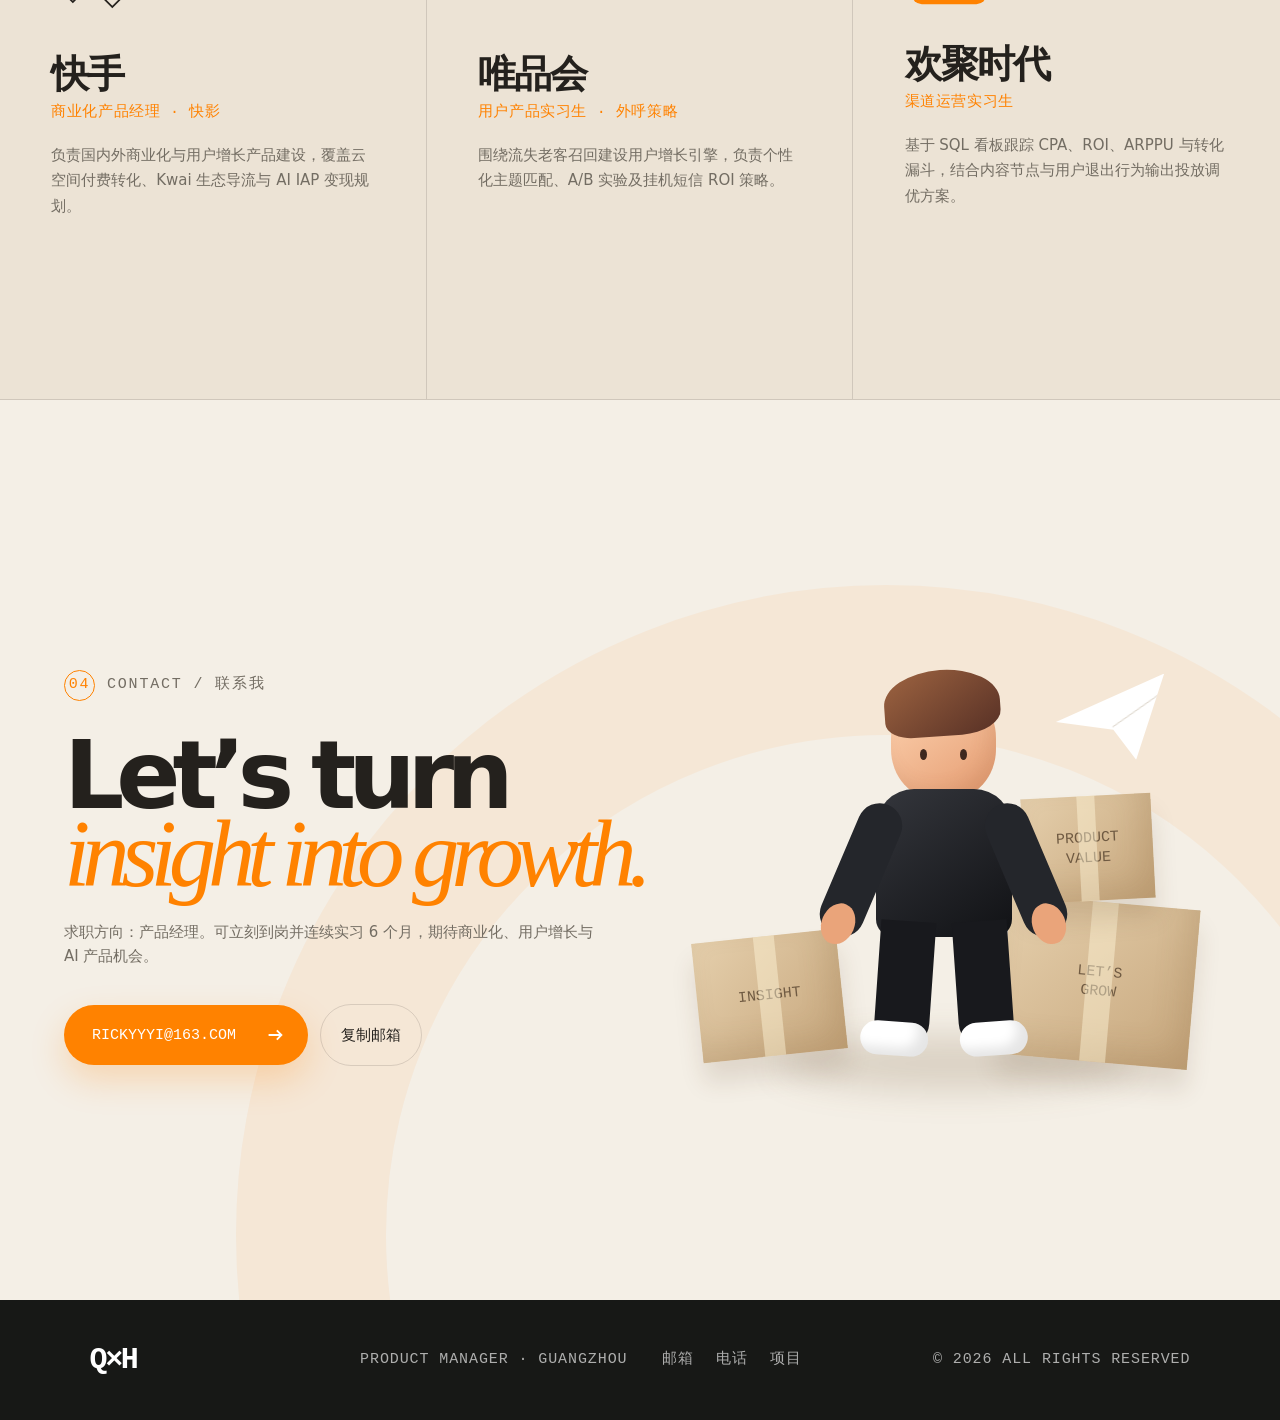
==== commit 42a3be19: "add project cursor trails and improve typography" ====
--- a/index.html
+++ b/index.html
@@ -2294,6 +2294,56 @@
   .contact-scene { justify-self: center; width: 112vw; height: 440px; margin: 18px 0 -72px; transform: scale(.78); }
 }
 
+/* Keep every visible text role readable across the portfolio and its responsive states. */
+small,
+.intro-screen p,
+.trail-pill,
+.trail-metric small,
+.trail-node,
+.trail-ai small,
+.trail-stamp,
+.transition-section small,
+.transition-flow,
+.brand,
+.brand small,
+.nav-pill a,
+.contact-pill,
+.eyebrow,
+.section-kicker,
+.role-sticker,
+.hero-bottom p,
+.orbit-label,
+.scene-chip,
+.scroll-cue,
+.console-topbar,
+.console-data,
+.about-detail,
+.capability-list span,
+.capability-list strong,
+.capability-list small,
+.education-strip span,
+.education-strip p,
+.section-intro,
+.art-label,
+.art-window small,
+.city-data,
+.motion-stamp,
+.project-catalog-head p,
+.project-module-copy small,
+.project-module-copy p,
+.project-module-open,
+.project-catalog-note,
+.principle-card > span,
+.principle-card small,
+.principle-card p,
+.email-button,
+.copy-email,
+.package,
+.site-footer,
+.toast {
+  font-size: 15px;
+}
+
 @media (prefers-reduced-motion: reduce) {
   html { scroll-behavior:auto; }
   *,*::before,*::after { animation-duration:.01ms !important; animation-iteration-count:1 !important; transition-duration:.01ms !important; }
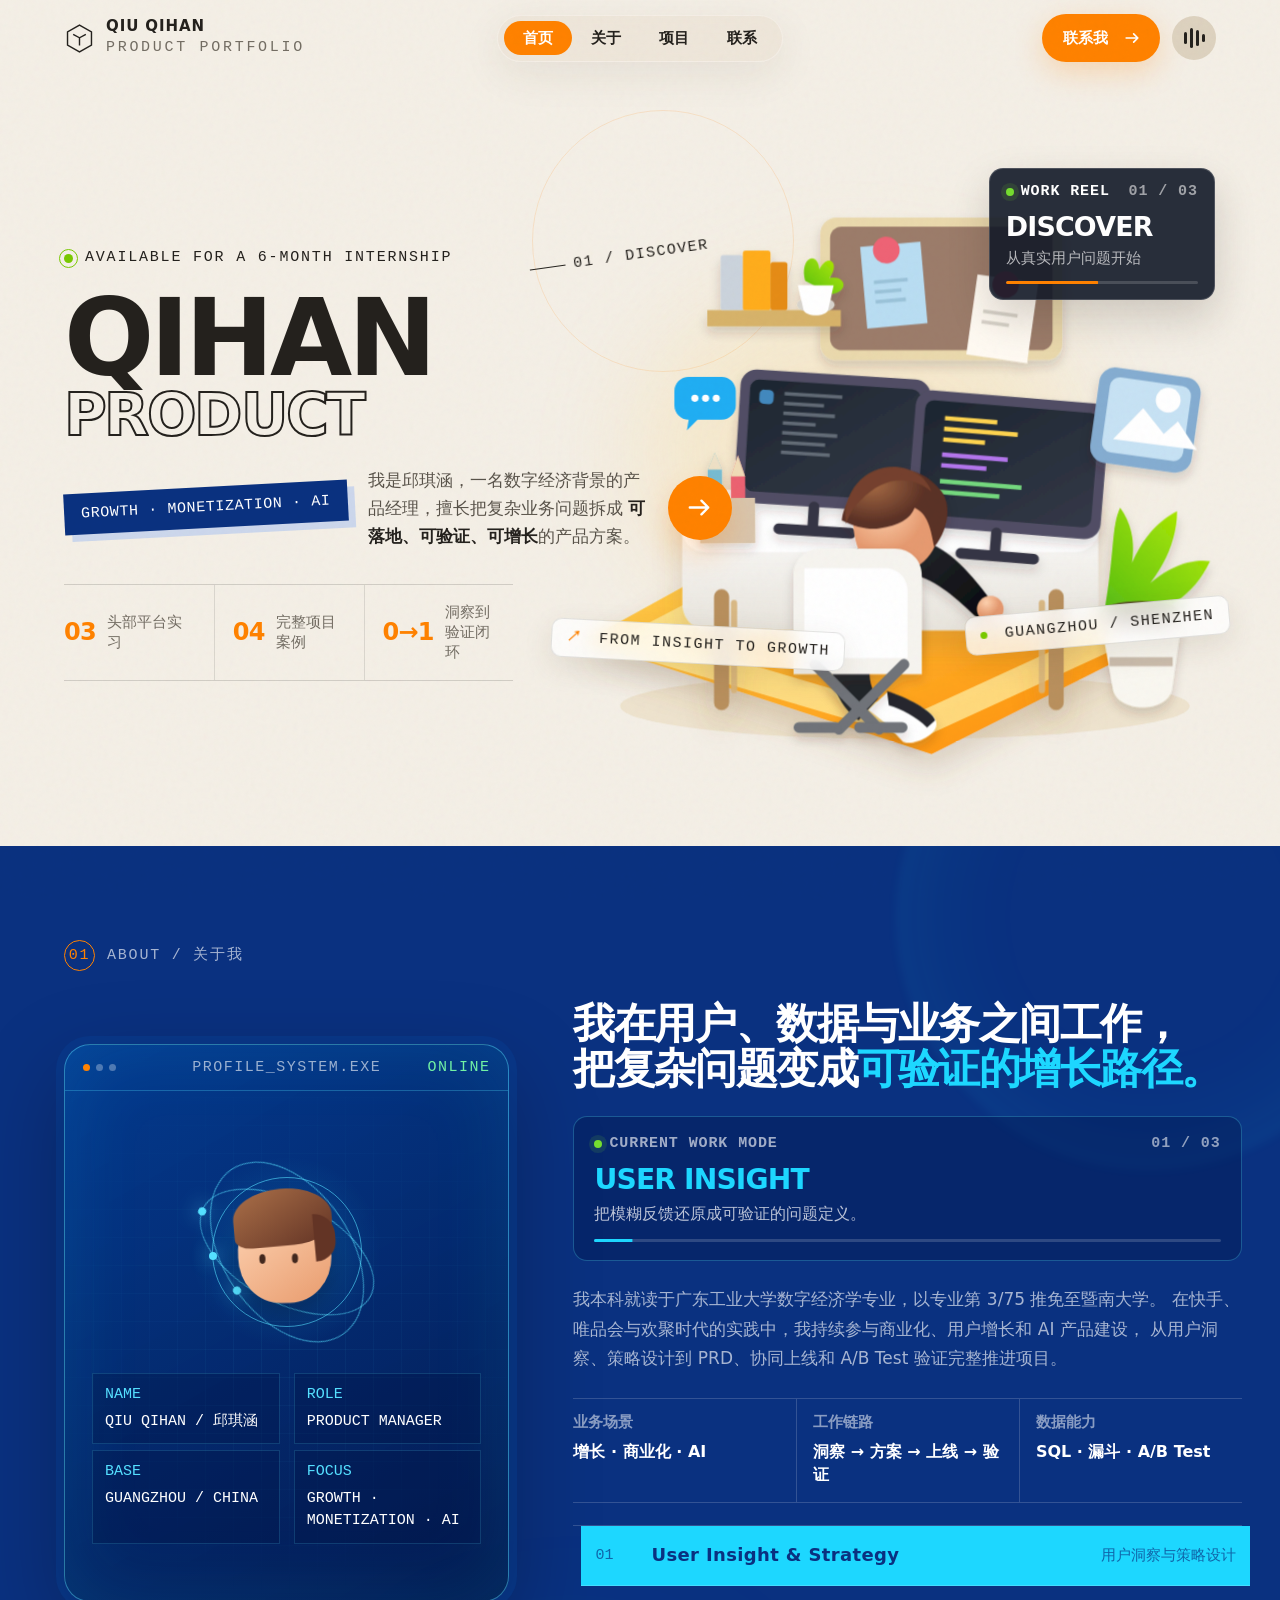
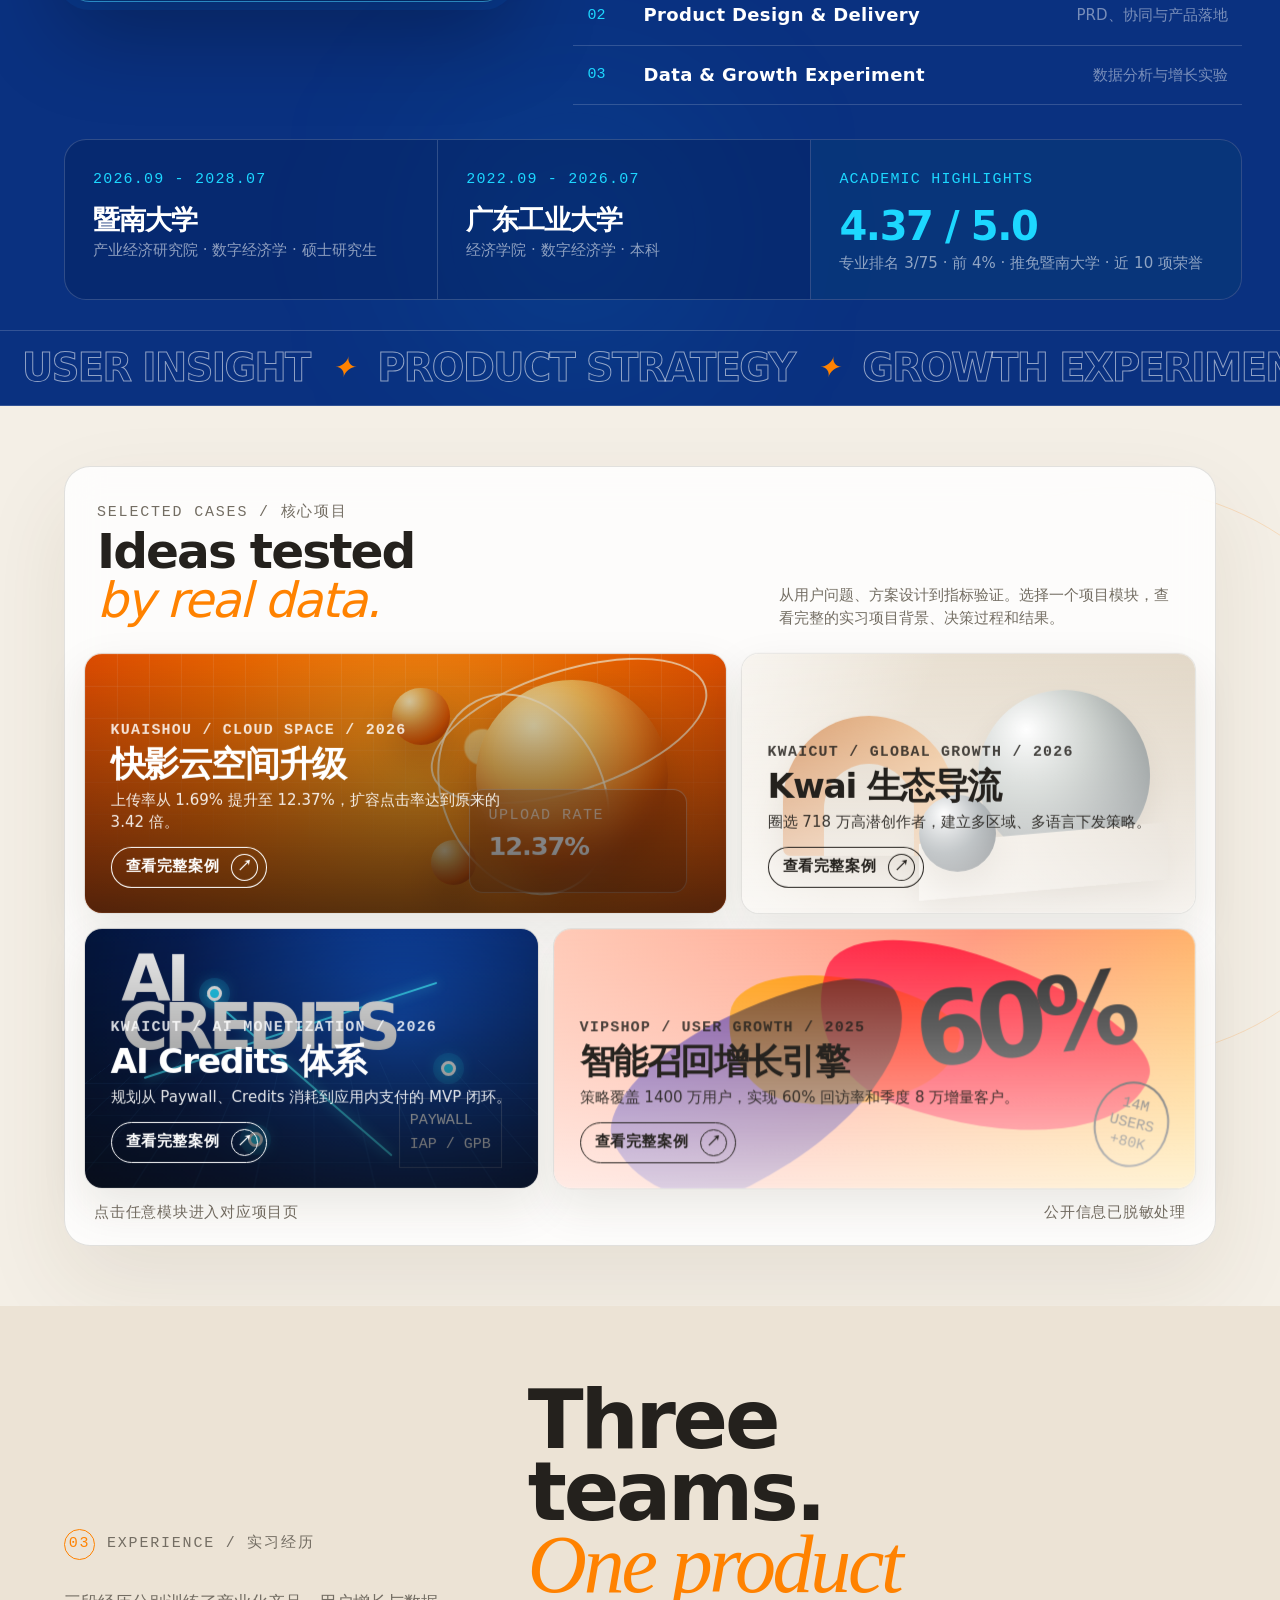
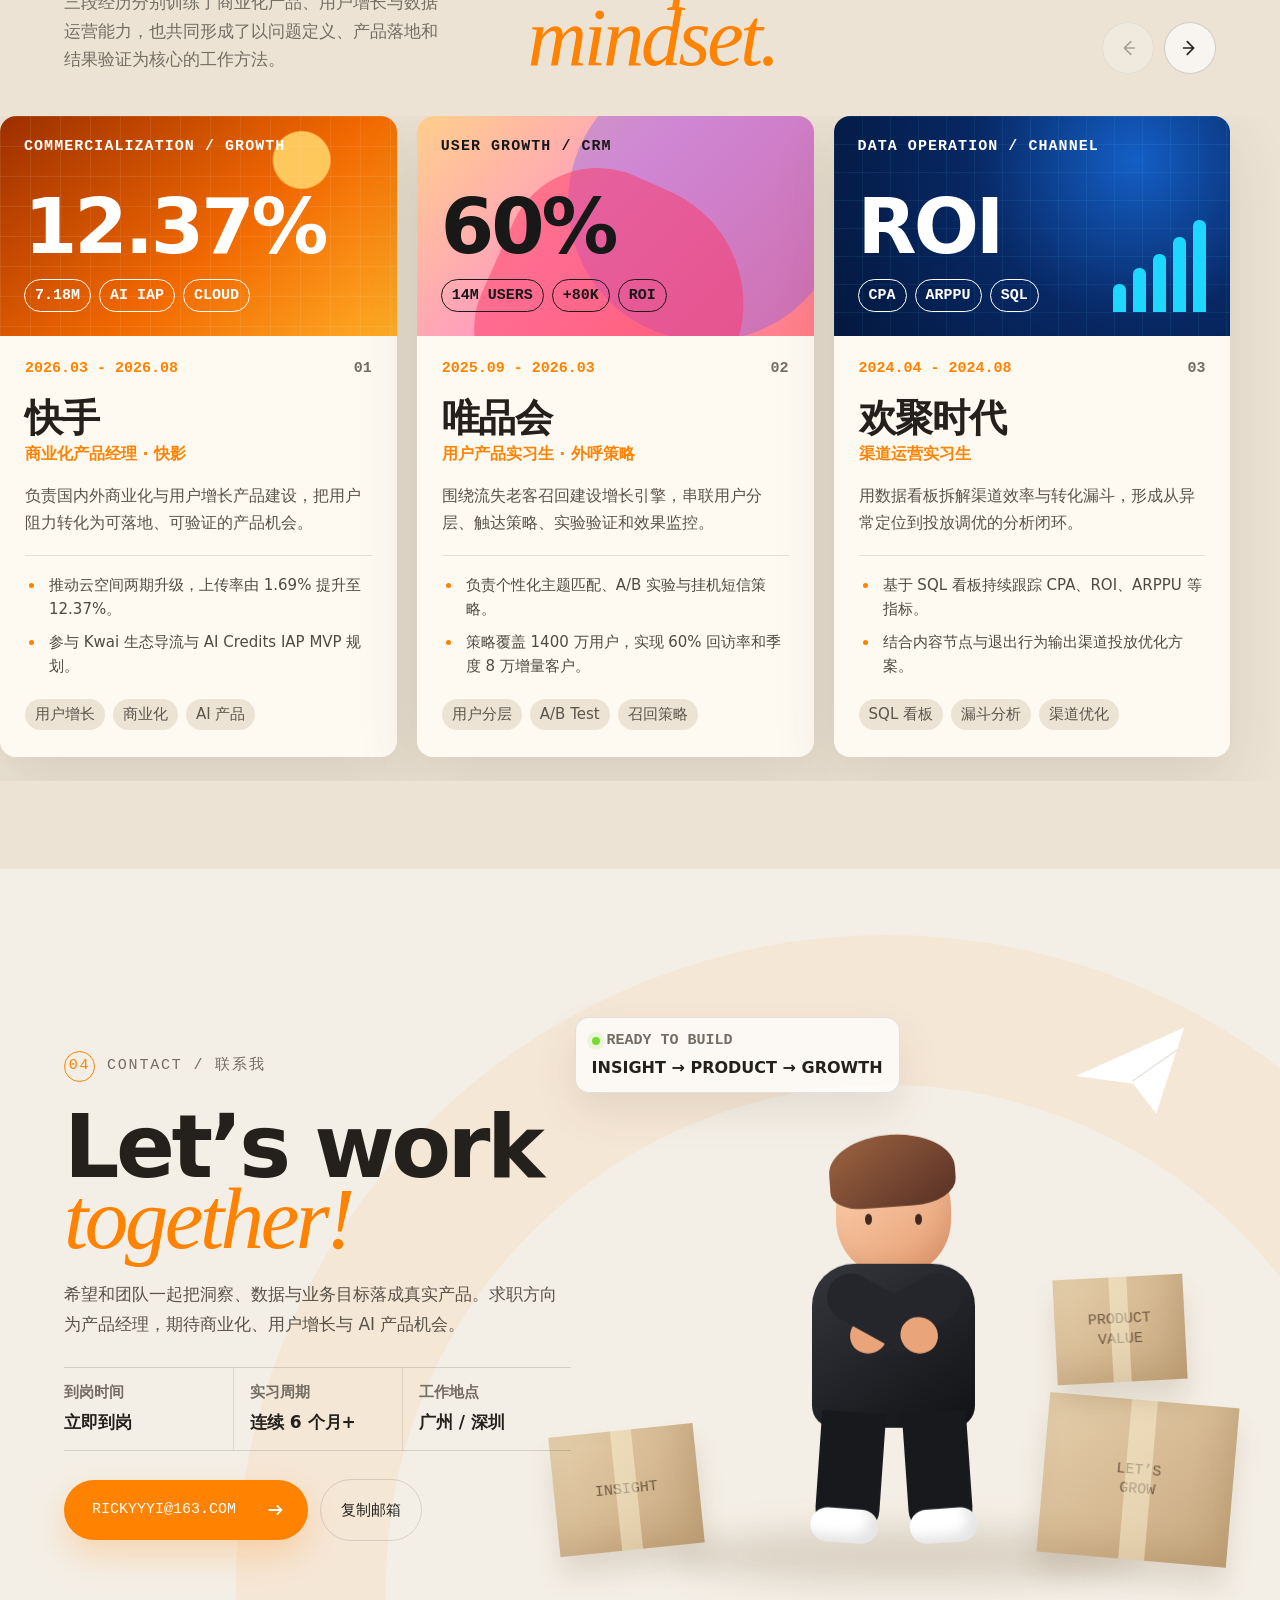
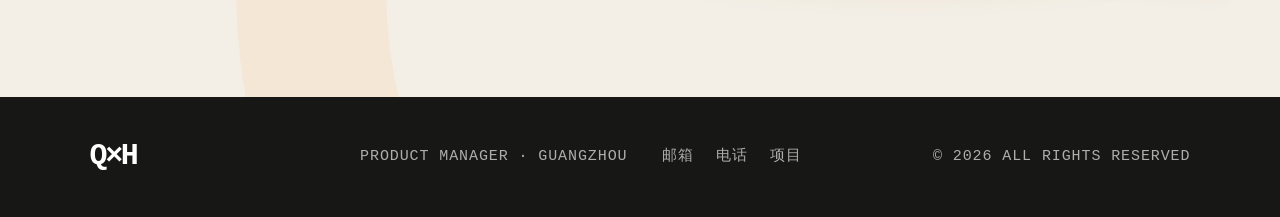
==== commit 30748838: "refine portfolio homepage experience" ====
--- a/index.html
+++ b/index.html
@@ -2344,6 +2344,936 @@
   font-size: 15px;
 }
 
+/* Dense narrative layout and cinematic work-state reels. */
+body {
+  font-size: 17px;
+}
+
+.brand { font-size: 15px; }
+.brand small { font-size: 15px; line-height: 1.15; }
+.nav-pill a,
+.contact-pill,
+.eyebrow,
+.section-kicker { font-size: 15px; }
+
+.hero {
+  grid-template-columns: minmax(420px, .78fr) minmax(560px, 1.22fr);
+  min-height: clamp(780px, 94dvh, 940px);
+  padding-top: calc(var(--header-height) + 30px);
+  padding-bottom: 38px;
+}
+
+.hero-copy {
+  align-self: center;
+  max-width: 820px;
+  transform: translateY(8px);
+}
+
+.hero-title {
+  margin: 30px 0 28px;
+  font-size: clamp(76px, min(8.3vw, 15.5vh), 140px);
+  letter-spacing: -.04em;
+}
+
+.hero-bottom {
+  grid-template-columns: max-content minmax(280px, 430px) 64px;
+  gap: 20px;
+}
+
+.role-sticker {
+  font-size: 15px;
+}
+
+.hero-bottom p {
+  color: #59534a;
+  font-size: 17px;
+  line-height: 1.65;
+}
+
+.hero-proof-strip {
+  display: grid;
+  grid-template-columns: repeat(3, minmax(0, 1fr));
+  max-width: 780px;
+  margin-top: 34px;
+  border-top: 1px solid rgba(36, 33, 29, .16);
+  border-bottom: 1px solid rgba(36, 33, 29, .16);
+}
+
+.hero-proof-strip article {
+  display: grid;
+  grid-template-columns: auto minmax(0, 1fr);
+  align-items: center;
+  gap: 11px;
+  min-width: 0;
+  padding: 17px 18px 17px 0;
+}
+
+.hero-proof-strip article + article {
+  padding-left: 18px;
+  border-left: 1px solid rgba(36, 33, 29, .12);
+}
+
+.hero-proof-strip strong {
+  color: var(--orange);
+  font: 750 24px/1 var(--sans);
+  letter-spacing: -.03em;
+}
+
+.hero-proof-strip span {
+  color: var(--muted);
+  font-size: 15px;
+  line-height: 1.35;
+}
+
+.hero-scene {
+  width: min(57vw, 1060px);
+  min-width: 540px;
+}
+
+.orbit-label-two { display: none; }
+
+.scene-reel-badge {
+  position: absolute;
+  top: 2.5%;
+  right: 2%;
+  z-index: 6;
+  width: min(245px, 31%);
+  padding: 14px 16px 15px;
+  color: #fff;
+  border: 1px solid rgba(255, 255, 255, .18);
+  border-radius: 14px;
+  background: rgba(18, 25, 39, .9);
+  box-shadow: 0 18px 42px rgba(37, 27, 16, .18);
+}
+
+.scene-reel-meta,
+.profile-state-heading {
+  display: flex;
+  align-items: center;
+  justify-content: space-between;
+  gap: 12px;
+  font: 600 15px/1.2 var(--mono);
+  letter-spacing: .06em;
+}
+
+.scene-reel-meta span,
+.profile-state-heading span,
+.contact-reel-caption span {
+  display: inline-flex;
+  align-items: center;
+  gap: 7px;
+}
+
+.scene-reel-meta i,
+.profile-state-heading i,
+.contact-reel-caption i {
+  display: block;
+  width: 8px;
+  height: 8px;
+  border-radius: 50%;
+  background: #75dd2f;
+  box-shadow: 0 0 0 5px rgba(117, 221, 47, .12);
+}
+
+.scene-reel-meta b,
+.profile-state-heading b {
+  color: rgba(255, 255, 255, .56);
+  font-weight: 600;
+}
+
+.scene-reel-badge > strong {
+  display: block;
+  margin-top: 13px;
+  font-size: clamp(23px, 2.1vw, 32px);
+  line-height: 1;
+  letter-spacing: -.03em;
+}
+
+.scene-reel-badge > small {
+  display: block;
+  margin-top: 7px;
+  color: rgba(255, 255, 255, .68);
+  font-size: 15px;
+  line-height: 1.35;
+}
+
+.scene-reel-progress,
+.profile-state-progress {
+  height: 3px;
+  margin-top: 13px;
+  border-radius: 999px;
+  background: rgba(255, 255, 255, .16);
+  overflow: hidden;
+}
+
+.scene-reel-progress i,
+.profile-state-progress i {
+  display: block;
+  width: 100%;
+  height: 100%;
+  border-radius: inherit;
+  background: var(--orange);
+  transform: scaleX(0);
+  transform-origin: left center;
+}
+
+.about {
+  min-height: auto;
+  padding: 94px var(--page-gutter) 0;
+}
+
+.about-grid {
+  flex: none;
+  grid-template-columns: minmax(390px, .8fr) minmax(520px, 1.2fr);
+  align-items: start;
+  gap: clamp(44px, 5vw, 82px);
+  width: min(92vw, 1800px);
+  max-width: none;
+  min-height: 0;
+  margin-top: 30px;
+}
+
+.about-console {
+  position: sticky;
+  top: 104px;
+  height: clamp(500px, 62vh, 590px);
+}
+
+.console-topbar { font-size: 15px; }
+.console-data { font-size: 15px; }
+.console-data p { padding: 10px 12px; }
+
+.big-copy {
+  font-size: clamp(42px, 3.2vw, 58px);
+  line-height: 1.08;
+  letter-spacing: -.035em;
+}
+
+.profile-state {
+  margin-top: 24px;
+  padding: 18px 20px;
+  color: #fff;
+  border: 1px solid rgba(85, 224, 255, .28);
+  border-radius: 14px;
+  background: rgba(0, 20, 67, .34);
+}
+
+.profile-state-heading {
+  color: rgba(255, 255, 255, .62);
+}
+
+.profile-state > strong {
+  display: block;
+  margin-top: 13px;
+  color: var(--cyan);
+  font-size: clamp(25px, 2.2vw, 34px);
+  line-height: 1;
+  letter-spacing: -.03em;
+}
+
+.profile-state > p {
+  margin: 8px 0 0;
+  color: rgba(255, 255, 255, .72);
+  font-size: 16px;
+  line-height: 1.5;
+}
+
+.profile-state-progress i { background: var(--cyan); }
+
+.about-detail {
+  max-width: 70ch;
+  margin: 24px 0;
+  font-size: 17px;
+  line-height: 1.75;
+}
+
+.about-proof-row {
+  display: grid;
+  grid-template-columns: repeat(3, minmax(0, 1fr));
+  margin-bottom: 22px;
+  border-top: 1px solid rgba(255, 255, 255, .17);
+  border-bottom: 1px solid rgba(255, 255, 255, .17);
+}
+
+.about-proof-row > div {
+  min-width: 0;
+  padding: 16px 16px 16px 0;
+}
+
+.about-proof-row > div + div {
+  padding-left: 16px;
+  border-left: 1px solid rgba(255, 255, 255, .17);
+}
+
+.about-proof-row span,
+.about-proof-row strong {
+  display: block;
+}
+
+.about-proof-row span {
+  color: rgba(255, 255, 255, .52);
+  font: 600 15px/1.2 var(--mono);
+}
+
+.about-proof-row strong {
+  margin-top: 8px;
+  color: #fff;
+  font-size: 16px;
+  line-height: 1.4;
+}
+
+.capability-list > div {
+  position: relative;
+  grid-template-columns: 42px minmax(0, 1fr) auto;
+  padding: 15px 14px;
+  transition: color .35s ease, background .35s ease, transform .35s var(--ease);
+}
+
+.capability-list > div.is-active {
+  color: var(--blue);
+  background: var(--cyan);
+  transform: translateX(8px);
+}
+
+.capability-list > div.is-active span,
+.capability-list > div.is-active small {
+  color: rgba(10, 49, 128, .68);
+}
+
+.capability-list span { font-size: 15px; }
+.capability-list strong { font-size: 18px; }
+.capability-list small { font-size: 15px; }
+
+.education-strip {
+  width: min(92vw, 1800px);
+  max-width: none;
+  margin-top: 34px;
+}
+
+.education-strip article {
+  padding: 24px 28px;
+}
+
+.education-strip span,
+.education-strip p { font-size: 15px; }
+.education-strip h3 { margin-top: 15px; font-size: 27px; }
+.education-score h3 { font-size: 40px; }
+
+.marquee {
+  margin-top: 30px;
+}
+
+.principles.experience {
+  display: block;
+  min-height: auto;
+  padding: 78px 0 88px;
+  border: 0;
+  background: var(--paper-2);
+  overflow: hidden;
+}
+
+.experience-heading {
+  display: grid;
+  grid-template-columns: minmax(300px, .72fr) minmax(560px, 1.28fr);
+  align-items: end;
+  gap: clamp(42px, 6vw, 96px);
+  min-height: 0;
+  padding: 0 var(--page-gutter) 42px;
+  border-bottom: 0;
+}
+
+.experience-heading-copy > p {
+  max-width: 45ch;
+  margin: 28px 0 0;
+  color: var(--muted);
+  font-size: 17px;
+  line-height: 1.7;
+}
+
+.experience-heading-main {
+  display: grid;
+  grid-template-columns: minmax(0, 1fr) auto;
+  align-items: end;
+  gap: 28px;
+}
+
+.experience-heading h2 {
+  justify-self: start;
+  font-size: clamp(58px, min(6.4vw, 10vh), 98px);
+  letter-spacing: -.04em;
+}
+
+.experience-controls {
+  display: flex;
+  gap: 10px;
+}
+
+.experience-controls button {
+  display: grid;
+  place-items: center;
+  width: 52px;
+  height: 52px;
+  padding: 0;
+  border: 1px solid rgba(36, 33, 29, .18);
+  border-radius: 50%;
+  background: rgba(255, 255, 255, .62);
+  transition: color .25s ease, background .25s ease, transform .3s var(--ease);
+}
+
+.experience-controls button:not(:disabled):hover {
+  color: #fff;
+  background: var(--orange);
+  transform: translateY(-3px);
+}
+
+.experience-controls button:disabled {
+  cursor: not-allowed;
+  opacity: .34;
+}
+
+.experience-controls svg {
+  width: 22px;
+  fill: none;
+  stroke: currentColor;
+  stroke-linecap: round;
+  stroke-linejoin: round;
+  stroke-width: 1.8;
+}
+
+.experience-track {
+  display: flex;
+  gap: 20px;
+  padding: 0 var(--page-gutter) 24px;
+  overflow-x: auto;
+  overscroll-behavior-inline: contain;
+  scroll-behavior: smooth;
+  scroll-snap-type: x mandatory;
+  scrollbar-width: none;
+}
+
+.experience-track::-webkit-scrollbar { display: none; }
+
+.experience-card {
+  flex: 0 0 clamp(380px, 31vw, 520px);
+  min-width: 0;
+  color: var(--ink);
+  border-radius: 16px;
+  background: rgba(255, 251, 244, .96);
+  box-shadow: 0 24px 64px rgba(69, 49, 25, .12);
+  overflow: hidden;
+  scroll-snap-align: start;
+  transition: transform .45s var(--ease), box-shadow .45s ease;
+}
+
+.experience-card:hover {
+  box-shadow: 0 34px 82px rgba(69, 49, 25, .18);
+  transform: translateY(-8px);
+}
+
+.experience-card-visual {
+  position: relative;
+  display: flex;
+  flex-direction: column;
+  justify-content: flex-end;
+  min-height: 220px;
+  padding: 24px;
+  overflow: hidden;
+}
+
+.experience-card-visual::before,
+.experience-card-visual::after {
+  position: absolute;
+  content: '';
+  pointer-events: none;
+}
+
+.experience-visual-kuaishou {
+  color: #fff;
+  background: radial-gradient(circle at 76% 20%, #ffc85c 0 8%, transparent 8.5%), linear-gradient(140deg, #9c2f00, #f16800 56%, #ffad26);
+}
+
+.experience-visual-kuaishou::before {
+  inset: 0;
+  background-image: linear-gradient(rgba(255,255,255,.08) 1px, transparent 1px), linear-gradient(90deg, rgba(255,255,255,.08) 1px, transparent 1px);
+  background-size: 30px 30px;
+}
+
+.experience-visual-vip {
+  color: #181818;
+  background: linear-gradient(135deg, #ffcf8d, #ff9fbd 44%, #ff7d87);
+}
+
+.experience-visual-vip::before {
+  top: -24%;
+  right: -8%;
+  width: 70%;
+  aspect-ratio: 1;
+  border-radius: 50%;
+  background: rgba(115, 86, 255, .34);
+}
+
+.experience-visual-vip::after {
+  right: 18%;
+  bottom: -44%;
+  width: 64%;
+  aspect-ratio: 1;
+  border-radius: 43% 57% 61% 39%;
+  background: rgba(255, 50, 96, .48);
+  transform: rotate(24deg);
+}
+
+.experience-visual-yy {
+  color: #fff;
+  background: radial-gradient(circle at 76% 20%, #145fc6, #082864 46%, #03183e);
+}
+
+.experience-visual-yy::before {
+  inset: 0;
+  background-image: linear-gradient(rgba(87, 212, 255, .08) 1px, transparent 1px), linear-gradient(90deg, rgba(87, 212, 255, .08) 1px, transparent 1px);
+  background-size: 28px 28px;
+}
+
+.experience-visual-label {
+  position: absolute;
+  top: 22px;
+  left: 24px;
+  z-index: 2;
+  font: 650 15px/1.2 var(--mono);
+  letter-spacing: .07em;
+}
+
+.experience-card-visual > strong {
+  position: relative;
+  z-index: 2;
+  font-size: clamp(64px, 6vw, 104px);
+  line-height: .78;
+  letter-spacing: -.04em;
+}
+
+.experience-visual-pills {
+  position: relative;
+  z-index: 2;
+  display: flex;
+  flex-wrap: wrap;
+  gap: 8px;
+  margin-top: 22px;
+}
+
+.experience-visual-pills i {
+  padding: 8px 10px;
+  border: 1px solid currentColor;
+  border-radius: 999px;
+  font: 650 15px/1 var(--mono);
+  font-style: normal;
+}
+
+.experience-visual-bars {
+  position: absolute;
+  right: 24px;
+  bottom: 24px;
+  z-index: 2;
+  display: flex;
+  align-items: flex-end;
+  gap: 7px;
+  height: 92px;
+}
+
+.experience-visual-bars i {
+  display: block;
+  width: 13px;
+  border-radius: 6px 6px 0 0;
+  background: var(--cyan);
+}
+
+.experience-visual-bars i:nth-child(1) { height: 31%; }
+.experience-visual-bars i:nth-child(2) { height: 48%; }
+.experience-visual-bars i:nth-child(3) { height: 64%; }
+.experience-visual-bars i:nth-child(4) { height: 82%; }
+.experience-visual-bars i:nth-child(5) { height: 100%; }
+
+.experience-card-body {
+  padding: 25px 25px 27px;
+}
+
+.experience-card-meta {
+  display: flex;
+  align-items: center;
+  justify-content: space-between;
+  color: var(--orange);
+  font: 650 15px/1 var(--mono);
+}
+
+.experience-card-meta b {
+  color: var(--muted);
+  font-weight: 650;
+}
+
+.experience-card h3 {
+  margin: 24px 0 6px;
+  font-size: clamp(38px, 3vw, 52px);
+  line-height: .95;
+  letter-spacing: -.035em;
+}
+
+.experience-card h4 {
+  margin: 0;
+  color: var(--orange);
+  font-size: 16px;
+  line-height: 1.4;
+}
+
+.experience-card p {
+  margin: 18px 0 0;
+  color: #59534a;
+  font-size: 16px;
+  line-height: 1.68;
+}
+
+.experience-card ul {
+  display: grid;
+  gap: 10px;
+  margin: 18px 0 0;
+  padding: 18px 0 0 20px;
+  border-top: 1px solid rgba(36, 33, 29, .12);
+}
+
+.experience-card li {
+  padding-left: 4px;
+  color: #4f4a42;
+  font-size: 15px;
+  line-height: 1.58;
+}
+
+.experience-card li::marker { color: var(--orange); }
+
+.experience-card footer {
+  display: flex;
+  flex-wrap: wrap;
+  gap: 8px;
+  margin-top: 20px;
+}
+
+.experience-card footer span {
+  padding: 8px 10px;
+  border-radius: 999px;
+  color: #5c554c;
+  background: var(--paper-2);
+  font-size: 15px;
+  line-height: 1;
+}
+
+.contact {
+  grid-template-columns: minmax(500px, .88fr) minmax(580px, 1.12fr);
+  min-height: clamp(780px, 92dvh, 920px);
+  padding-top: 96px;
+  padding-bottom: 70px;
+}
+
+.contact-title {
+  margin: 30px 0 26px;
+  font-size: clamp(76px, 6.8vw, 118px);
+  letter-spacing: -.04em;
+}
+
+.contact-copy > p {
+  max-width: 620px;
+  color: #59534a;
+  font-size: 17px;
+  line-height: 1.72;
+}
+
+.contact-facts {
+  display: grid;
+  grid-template-columns: repeat(3, minmax(0, 1fr));
+  max-width: 680px;
+  margin-top: 28px;
+  border-top: 1px solid rgba(36, 33, 29, .15);
+  border-bottom: 1px solid rgba(36, 33, 29, .15);
+}
+
+.contact-facts > div {
+  min-width: 0;
+  padding: 17px 16px 17px 0;
+}
+
+.contact-facts > div + div {
+  padding-left: 16px;
+  border-left: 1px solid rgba(36, 33, 29, .12);
+}
+
+.contact-facts span,
+.contact-facts strong {
+  display: block;
+}
+
+.contact-facts span {
+  color: var(--muted);
+  font: 600 15px/1.2 var(--mono);
+}
+
+.contact-facts strong {
+  margin-top: 8px;
+  font-size: 17px;
+  line-height: 1.3;
+}
+
+.contact-actions { margin-top: 28px; }
+.email-button,
+.copy-email { font-size: 15px; }
+
+.contact-scene {
+  width: min(53vw, 900px);
+  min-width: 560px;
+  height: min(72vh, 680px);
+  transform: none;
+}
+
+.contact-reel-caption {
+  position: absolute;
+  top: 7%;
+  left: 3%;
+  z-index: 6;
+  display: grid;
+  gap: 8px;
+  padding: 14px 16px;
+  border: 1px solid rgba(36, 33, 29, .12);
+  border-radius: 14px;
+  background: rgba(255, 255, 255, .72);
+  box-shadow: 0 18px 42px rgba(68, 46, 24, .1);
+}
+
+.contact-reel-caption span {
+  color: var(--muted);
+  font: 650 15px/1.2 var(--mono);
+}
+
+.contact-reel-caption strong {
+  font: 750 16px/1.25 var(--sans);
+}
+
+.contact-avatar {
+  bottom: 62px;
+  width: 220px;
+  height: 410px;
+}
+
+.contact-head {
+  left: 53px;
+  width: 115px;
+  height: 126px;
+}
+
+.contact-head span {
+  width: 126px;
+  height: 72px;
+}
+
+.contact-body {
+  top: 116px;
+  left: 29px;
+  width: 163px;
+  height: 164px;
+  border-radius: 42px 42px 22px 22px;
+}
+
+.contact-arm {
+  top: 138px;
+  z-index: 5;
+  width: 48px;
+  height: 112px;
+}
+
+.contact-arm.left {
+  left: 23px;
+  transform: rotate(-61deg);
+}
+
+.contact-arm.right {
+  right: 21px;
+  z-index: 4;
+  transform: rotate(61deg);
+}
+
+.contact-arm::after {
+  width: 36px;
+  height: 38px;
+}
+
+.contact-leg {
+  top: 264px;
+  width: 64px;
+  height: 122px;
+}
+
+.contact-leg.left { left: 35px; }
+.contact-leg.right { right: 33px; }
+
+.package-one { left: 0; bottom: 70px; }
+.package-two { right: 0; bottom: 60px; }
+.package-three { right: 7%; bottom: 238px; }
+.paper-plane { top: 65px; right: 6%; }
+
+.site-footer { font-size: 15px; }
+
+@media (min-width: 901px) and (max-height: 780px) {
+  .hero { min-height: 760px; }
+  .hero-title { font-size: clamp(70px, 7.3vw, 106px); }
+  .hero-proof-strip { margin-top: 22px; }
+  .hero-proof-strip article { padding-block: 13px; }
+  .about-console { height: 500px; }
+  .profile-state { padding-block: 14px; }
+  .about-detail { margin-block: 18px; line-height: 1.58; }
+  .about-proof-row > div { padding-block: 12px; }
+  .experience-card-visual { min-height: 190px; }
+  .contact { min-height: 760px; }
+  .contact-scene { height: 500px; transform: none; }
+}
+
+@media (max-width: 1100px) {
+  .hero {
+    grid-template-columns: minmax(0, .86fr) minmax(0, 1.14fr);
+  }
+  .hero-bottom { grid-template-columns: 1fr; gap: 14px; }
+  .hero-bottom .round-arrow { display: none; }
+  .hero-scene { width: min(50vw, 680px); min-width: 0; }
+  .scene-reel-badge { width: min(210px, 42%); }
+  .hero-proof-strip { grid-template-columns: 1fr; }
+  .hero-proof-strip article {
+    grid-template-columns: 60px minmax(0, 1fr);
+    padding: 11px 0;
+  }
+  .hero-proof-strip article + article {
+    padding-left: 0;
+    border-top: 1px solid rgba(36, 33, 29, .12);
+    border-left: 0;
+  }
+  .hero-proof-strip span { font-size: 15px; }
+  .about-grid { grid-template-columns: minmax(340px, .82fr) minmax(460px, 1.18fr); }
+  .about-proof-row { grid-template-columns: 1fr; }
+  .about-proof-row > div,
+  .about-proof-row > div + div { padding: 13px 0; border-left: 0; }
+  .about-proof-row > div + div { border-top: 1px solid rgba(255, 255, 255, .12); }
+  .experience-heading { grid-template-columns: 1fr 1.35fr; }
+  .contact { grid-template-columns: minmax(0, .86fr) minmax(0, 1.14fr); }
+  .contact-scene { width: min(50vw, 620px); min-width: 0; }
+}
+
+@media (max-width: 900px) {
+  .hero {
+    grid-template-columns: 1fr;
+    min-height: auto;
+    padding-top: 112px;
+    padding-bottom: 72px;
+  }
+  .hero-copy { transform: none; }
+  .hero-title { font-size: clamp(72px, 13vw, 112px); }
+  .hero-bottom { grid-template-columns: max-content minmax(0, 1fr) 64px; }
+  .hero-bottom .round-arrow { display: grid; }
+  .hero-proof-strip { grid-template-columns: repeat(3, minmax(0, 1fr)); }
+  .hero-proof-strip article {
+    grid-template-columns: auto minmax(0, 1fr);
+    padding: 17px 18px 17px 0;
+    border-top: 0;
+  }
+  .hero-proof-strip article + article {
+    padding-left: 18px;
+    border-left: 1px solid rgba(36, 33, 29, .12);
+  }
+  .hero-scene { width: min(98vw, 820px); min-width: 0; margin-top: 30px; }
+  .scene-reel-badge { right: 4%; width: min(235px, 34%); }
+
+  .about { padding-top: 82px; }
+  .about-grid { grid-template-columns: 1fr; gap: 36px; }
+  .about-console { position: relative; top: auto; width: min(100%, 680px); height: 520px; }
+  .about-copy { width: min(100%, 760px); }
+  .about-proof-row { grid-template-columns: repeat(3, minmax(0, 1fr)); }
+  .about-proof-row > div,
+  .about-proof-row > div + div { padding: 15px 14px 15px 0; border-top: 0; }
+  .about-proof-row > div + div { padding-left: 14px; border-left: 1px solid rgba(255, 255, 255, .14); }
+
+  .principles.experience { padding-block: 72px; }
+  .experience-heading { grid-template-columns: 1fr; gap: 30px; padding-bottom: 34px; }
+  .experience-heading-main { align-items: end; }
+  .experience-heading h2 { font-size: clamp(55px, 9vw, 82px); }
+  .experience-card { flex-basis: min(70vw, 500px); }
+
+  .contact {
+    grid-template-columns: 1fr;
+    min-height: auto;
+    padding-top: 84px;
+  }
+  .contact-copy { width: min(100%, 760px); }
+  .contact-scene { width: min(94vw, 720px); min-width: 0; height: 580px; margin-top: 28px; transform: none; }
+}
+
+@media (max-width: 600px) {
+  body { font-size: 16px; }
+  .brand small { display: none; }
+  .hero { padding-top: 92px; padding-bottom: 58px; }
+  .eyebrow { font-size: 15px; }
+  .hero-title { margin-block: 22px; font-size: clamp(62px, 17vw, 72px); }
+  .hero-bottom { grid-template-columns: minmax(0, 1fr) 58px; gap: 15px; }
+  .role-sticker { grid-column: 1 / -1; width: fit-content; }
+  .hero-bottom p { font-size: 16px; }
+  .round-arrow { width: 58px; height: 58px; }
+  .hero-proof-strip { margin-top: 26px; }
+  .hero-proof-strip article,
+  .hero-proof-strip article + article { display: block; padding: 13px 9px; }
+  .hero-proof-strip article:first-child { padding-left: 0; }
+  .hero-proof-strip strong { display: block; font-size: 21px; }
+  .hero-proof-strip span { display: block; margin-top: 6px; font-size: 15px; }
+  .hero-scene { width: 108vw; margin-inline: calc(50% - 54vw); }
+  .scene-reel-badge { top: 1%; right: 5%; width: 190px; padding: 11px 12px; }
+  .scene-reel-badge > strong { font-size: 23px; }
+  .scene-reel-badge > small { font-size: 15px; }
+  .scene-reel-meta { font-size: 15px; }
+
+  .about { padding-top: 76px; }
+  .about-console { height: 470px; }
+  .console-topbar,
+  .console-data { font-size: 15px; }
+  .big-copy { font-size: 38px; }
+  .profile-state { margin-top: 20px; padding: 16px; }
+  .profile-state > p,
+  .about-detail { font-size: 16px; }
+  .about-proof-row { grid-template-columns: 1fr; }
+  .about-proof-row > div,
+  .about-proof-row > div + div { padding: 13px 0; border-left: 0; }
+  .about-proof-row > div + div { border-top: 1px solid rgba(255,255,255,.13); }
+  .capability-list > div { grid-template-columns: 34px minmax(0, 1fr); padding: 14px 10px; }
+  .capability-list small { grid-column: 2; }
+  .capability-list > div.is-active { transform: translateX(4px); }
+  .education-strip article { padding: 20px; }
+
+  .principles.experience { padding-block: 66px; }
+  .experience-heading { padding-inline: var(--page-gutter); }
+  .experience-heading-copy > p { margin-top: 22px; font-size: 16px; }
+  .experience-heading-main { grid-template-columns: 1fr; }
+  .experience-heading h2 { font-size: 50px; }
+  .experience-controls { justify-self: end; }
+  .experience-controls button { width: 48px; height: 48px; }
+  .experience-track { gap: 14px; padding-inline: var(--page-gutter); }
+  .experience-card { flex-basis: min(84vw, 390px); }
+  .experience-card-visual { min-height: 190px; }
+  .experience-card-body { padding: 22px; }
+  .experience-card h3 { font-size: 40px; }
+  .experience-card p { font-size: 16px; }
+
+  .contact { padding-top: 76px; padding-bottom: 46px; }
+  .contact-title { margin-block: 24px 20px; font-size: clamp(62px, 17vw, 74px); }
+  .contact-copy > p { font-size: 16px; }
+  .contact-facts { margin-top: 24px; }
+  .contact-facts > div,
+  .contact-facts > div + div { padding: 14px 8px; }
+  .contact-facts > div:first-child { padding-left: 0; }
+  .contact-facts span { font-size: 15px; }
+  .contact-facts strong { font-size: 16px; }
+  .email-button { padding-inline: 18px; }
+  .contact-scene { width: 116vw; height: 470px; margin: 20px calc(50% - 58vw) -44px; transform: scale(.86); transform-origin: center top; }
+  .contact-reel-caption { top: 4%; left: 9%; }
+  .site-footer { font-size: 15px; }
+}
+
 @media (prefers-reduced-motion: reduce) {
   html { scroll-behavior:auto; }
   *,*::before,*::after { animation-duration:.01ms !important; animation-iteration-count:1 !important; transition-duration:.01ms !important; }
@@ -2449,6 +3379,12 @@
                 <path d="M6 16h19M18 9l7 7-7 7" />
               </svg>
             </a>
+          </div>
+
+          <div class="hero-proof-strip reveal" aria-label="个人经历摘要">
+            <article><strong>03</strong><span>头部平台实习</span></article>
+            <article><strong>04</strong><span>完整项目案例</span></article>
+            <article><strong>0→1</strong><span>洞察到验证闭环</span></article>
           </div>
         </div>
 
@@ -2610,6 +3546,12 @@
           <div class="scene-chip chip-live" data-depth="0.55">
             <i></i> GUANGZHOU / SHENZHEN
           </div>
+          <div class="scene-reel-badge" aria-hidden="true">
+            <div class="scene-reel-meta"><span><i></i> WORK REEL</span><b data-hero-reel-index>01 / 03</b></div>
+            <strong data-hero-reel-title>DISCOVER</strong>
+            <small data-hero-reel-caption>从真实用户问题开始</small>
+            <div class="scene-reel-progress"><i data-hero-reel-progress></i></div>
+          </div>
         </div>
 
         <a class="scroll-cue" href="#about" aria-label="向下滚动">
@@ -2653,16 +3595,33 @@
               我在用户、数据与业务之间工作，<br />
               把复杂问题变成<strong>可验证的增长路径。</strong>
             </p>
+
+            <div class="profile-state reveal" aria-live="polite">
+              <div class="profile-state-heading">
+                <span><i></i> CURRENT WORK MODE</span>
+                <b data-profile-state-index>01 / 03</b>
+              </div>
+              <strong data-profile-state-title>USER INSIGHT</strong>
+              <p data-profile-state-caption>把模糊反馈还原成可验证的问题定义。</p>
+              <div class="profile-state-progress"><i data-profile-state-progress></i></div>
+            </div>
+
             <p class="about-detail reveal">
               我本科就读于广东工业大学数字经济学专业，以专业第 3/75 推免至暨南大学。
               在快手、唯品会与欢聚时代的实践中，我持续参与商业化、用户增长和 AI 产品建设，
               从用户洞察、策略设计到 PRD、协同上线和 A/B Test 验证完整推进项目。
             </p>
 
+            <div class="about-proof-row reveal" aria-label="能力证据">
+              <div><span>业务场景</span><strong>增长 · 商业化 · AI</strong></div>
+              <div><span>工作链路</span><strong>洞察 → 方案 → 上线 → 验证</strong></div>
+              <div><span>数据能力</span><strong>SQL · 漏斗 · A/B Test</strong></div>
+            </div>
+
             <div class="capability-list reveal">
-              <div><span>01</span><strong>User Insight & Strategy</strong><small>用户洞察与策略设计</small></div>
-              <div><span>02</span><strong>Product Design & Delivery</strong><small>PRD、协同与产品落地</small></div>
-              <div><span>03</span><strong>Data & Growth Experiment</strong><small>数据分析与增长实验</small></div>
+              <div class="is-active" data-profile-step="0"><span>01</span><strong>User Insight & Strategy</strong><small>用户洞察与策略设计</small></div>
+              <div data-profile-step="1"><span>02</span><strong>Product Design & Delivery</strong><small>PRD、协同与产品落地</small></div>
+              <div data-profile-step="2"><span>03</span><strong>Data & Growth Experiment</strong><small>数据分析与增长实验</small></div>
             </div>
           </div>
         </div>
@@ -2782,39 +3741,96 @@
         </div>
       </section>
 
-      <section class="principles experience" aria-label="实习经历">
+      <section class="principles experience" id="experience" aria-label="实习经历">
         <div class="experience-heading reveal">
-          <div class="section-kicker"><span>03</span> EXPERIENCE / 实习经历</div>
-          <h2>Three teams.<br /><em>One product mindset.</em></h2>
+          <div class="experience-heading-copy">
+            <div class="section-kicker"><span>03</span> EXPERIENCE / 实习经历</div>
+            <p>三段经历分别训练了商业化产品、用户增长与数据运营能力，也共同形成了以问题定义、产品落地和结果验证为核心的工作方法。</p>
+          </div>
+          <div class="experience-heading-main">
+            <h2>Three teams.<br /><em>One product mindset.</em></h2>
+            <div class="experience-controls" aria-label="实习经历卡片控制">
+              <button type="button" data-experience-prev aria-label="查看上一段经历" disabled>
+                <svg viewBox="0 0 24 24" aria-hidden="true"><path d="m15 5-7 7 7 7M8 12h11" /></svg>
+              </button>
+              <button type="button" data-experience-next aria-label="查看下一段经历">
+                <svg viewBox="0 0 24 24" aria-hidden="true"><path d="m9 5 7 7-7 7M16 12H5" /></svg>
+              </button>
+            </div>
+          </div>
         </div>
-        <div class="principle-card reveal">
-          <span>2026.03 - 2026.08</span>
-          <div class="principle-icon"><i></i><i></i><i></i></div>
-          <h3>快手</h3>
-          <small>商业化产品经理 · 快影</small>
-          <p>负责国内外商业化与用户增长产品建设，覆盖云空间付费转化、Kwai 生态导流与 AI IAP 变现规划。</p>
-        </div>
-        <div class="principle-card reveal">
-          <span>2025.09 - 2026.03</span>
-          <div class="principle-icon icon-loop"><i></i><i></i></div>
-          <h3>唯品会</h3>
-          <small>用户产品实习生 · 外呼策略</small>
-          <p>围绕流失老客召回建设用户增长引擎，负责个性化主题匹配、A/B 实验及挂机短信 ROI 策略。</p>
-        </div>
-        <div class="principle-card reveal">
-          <span>2024.04 - 2024.08</span>
-          <div class="principle-icon icon-code"><b>&lt;/&gt;</b></div>
-          <h3>欢聚时代</h3>
-          <small>渠道运营实习生</small>
-          <p>基于 SQL 看板跟踪 CPA、ROI、ARPPU 与转化漏斗，结合内容节点与用户退出行为输出投放调优方案。</p>
+
+        <div class="experience-track" data-experience-track>
+          <article class="experience-card reveal">
+            <div class="experience-card-visual experience-visual-kuaishou" aria-hidden="true">
+              <span class="experience-visual-label">COMMERCIALIZATION / GROWTH</span>
+              <strong>12.37%</strong>
+              <div class="experience-visual-pills"><i>7.18M</i><i>AI IAP</i><i>CLOUD</i></div>
+            </div>
+            <div class="experience-card-body">
+              <div class="experience-card-meta"><span>2026.03 - 2026.08</span><b>01</b></div>
+              <h3>快手</h3>
+              <h4>商业化产品经理 · 快影</h4>
+              <p>负责国内外商业化与用户增长产品建设，把用户阻力转化为可落地、可验证的产品机会。</p>
+              <ul>
+                <li>推动云空间两期升级，上传率由 1.69% 提升至 12.37%。</li>
+                <li>参与 Kwai 生态导流与 AI Credits IAP MVP 规划。</li>
+              </ul>
+              <footer><span>用户增长</span><span>商业化</span><span>AI 产品</span></footer>
+            </div>
+          </article>
+
+          <article class="experience-card reveal">
+            <div class="experience-card-visual experience-visual-vip" aria-hidden="true">
+              <span class="experience-visual-label">USER GROWTH / CRM</span>
+              <strong>60%</strong>
+              <div class="experience-visual-pills"><i>14M USERS</i><i>+80K</i><i>ROI</i></div>
+            </div>
+            <div class="experience-card-body">
+              <div class="experience-card-meta"><span>2025.09 - 2026.03</span><b>02</b></div>
+              <h3>唯品会</h3>
+              <h4>用户产品实习生 · 外呼策略</h4>
+              <p>围绕流失老客召回建设增长引擎，串联用户分层、触达策略、实验验证和效果监控。</p>
+              <ul>
+                <li>负责个性化主题匹配、A/B 实验与挂机短信策略。</li>
+                <li>策略覆盖 1400 万用户，实现 60% 回访率和季度 8 万增量客户。</li>
+              </ul>
+              <footer><span>用户分层</span><span>A/B Test</span><span>召回策略</span></footer>
+            </div>
+          </article>
+
+          <article class="experience-card reveal">
+            <div class="experience-card-visual experience-visual-yy" aria-hidden="true">
+              <span class="experience-visual-label">DATA OPERATION / CHANNEL</span>
+              <strong>ROI</strong>
+              <div class="experience-visual-bars"><i></i><i></i><i></i><i></i><i></i></div>
+              <div class="experience-visual-pills"><i>CPA</i><i>ARPPU</i><i>SQL</i></div>
+            </div>
+            <div class="experience-card-body">
+              <div class="experience-card-meta"><span>2024.04 - 2024.08</span><b>03</b></div>
+              <h3>欢聚时代</h3>
+              <h4>渠道运营实习生</h4>
+              <p>用数据看板拆解渠道效率与转化漏斗，形成从异常定位到投放调优的分析闭环。</p>
+              <ul>
+                <li>基于 SQL 看板持续跟踪 CPA、ROI、ARPPU 等指标。</li>
+                <li>结合内容节点与退出行为输出渠道投放优化方案。</li>
+              </ul>
+              <footer><span>SQL 看板</span><span>漏斗分析</span><span>渠道优化</span></footer>
+            </div>
+          </article>
         </div>
       </section>
 
       <section class="contact section-light" id="contact" data-section-name="contact">
         <div class="contact-copy">
           <div class="section-kicker reveal"><span>04</span> CONTACT / 联系我</div>
-          <h2 class="contact-title reveal">Let’s turn<br /><em>insight into growth.</em></h2>
-          <p class="reveal">求职方向：产品经理。可立刻到岗并连续实习 6 个月，期待商业化、用户增长与 AI 产品机会。</p>
+          <h2 class="contact-title reveal">Let’s work<br /><em>together!</em></h2>
+          <p class="reveal">希望和团队一起把洞察、数据与业务目标落成真实产品。求职方向为产品经理，期待商业化、用户增长与 AI 产品机会。</p>
+          <div class="contact-facts reveal" aria-label="求职信息">
+            <div><span>到岗时间</span><strong>立即到岗</strong></div>
+            <div><span>实习周期</span><strong>连续 6 个月+</strong></div>
+            <div><span>工作地点</span><strong>广州 / 深圳</strong></div>
+          </div>
           <div class="contact-actions reveal">
             <a class="email-button magnetic" href="mailto:rickyyyi@163.com">
               <span>RICKYYYI@163.COM</span>
@@ -2825,6 +3841,7 @@
         </div>
 
         <div class="contact-scene reveal" aria-hidden="true">
+          <div class="contact-reel-caption"><span><i></i> READY TO BUILD</span><strong>INSIGHT → PRODUCT → GROWTH</strong></div>
           <div class="package package-one"><span>INSIGHT</span></div>
           <div class="package package-two"><span>LET’S<br />GROW</span></div>
           <div class="package package-three"><span>PRODUCT<br />VALUE</span></div>
@@ -3476,6 +4493,144 @@
   });
 }
 
+// Cinematic work reels: the first two screens move through discover, build and validate states.
+const heroReelStates = [
+  { title: 'DISCOVER', caption: '从真实用户问题开始', person: { x: 0, y: 0, rotation: 0 }, screen: { x: -3, y: 0, rotation: -0.4 } },
+  { title: 'SHAPE', caption: '把洞察组织成产品方案', person: { x: 5, y: -4, rotation: 1.4 }, screen: { x: 3, y: -2, rotation: 0.5 } },
+  { title: 'VALIDATE', caption: '用数据判断下一步增长', person: { x: -2, y: 2, rotation: -0.8 }, screen: { x: 0, y: 2, rotation: 0 } },
+];
+
+const heroReelTitle = qs('[data-hero-reel-title]');
+const heroReelCaption = qs('[data-hero-reel-caption]');
+const heroReelIndex = qs('[data-hero-reel-index]');
+const heroReelProgress = qs('[data-hero-reel-progress]');
+const heroPerson = qs('.person', heroScene);
+const heroWorkstation = qs('.scene-layer[data-depth="0.34"]', heroScene);
+const heroBoard = qs('.scene-layer[data-depth="0.18"]', heroScene);
+
+function setHeroReelState(index) {
+  const reelState = heroReelStates[index];
+  if (!reelState) return;
+  if (heroReelTitle) heroReelTitle.textContent = reelState.title;
+  if (heroReelCaption) heroReelCaption.textContent = reelState.caption;
+  if (heroReelIndex) heroReelIndex.textContent = `${String(index + 1).padStart(2, '0')} / 03`;
+}
+
+const profileReelStates = [
+  { title: 'USER INSIGHT', caption: '把模糊反馈还原成可验证的问题定义。', x: -4, rotation: -2 },
+  { title: 'PRODUCT DELIVERY', caption: '把策略写进 PRD，并推动协同上线。', x: 4, rotation: 2 },
+  { title: 'GROWTH VALIDATION', caption: '用漏斗、SQL 与 A/B Test 验证结果。', x: 0, rotation: 0 },
+];
+
+const profileStateTitle = qs('[data-profile-state-title]');
+const profileStateCaption = qs('[data-profile-state-caption]');
+const profileStateIndex = qs('[data-profile-state-index]');
+const profileStateProgress = qs('[data-profile-state-progress]');
+const profileRows = qsa('[data-profile-step]');
+const profileAvatar = qs('.avatar-head');
+const profileOrbits = qsa('.orbit');
+
+function setProfileReelState(index) {
+  const reelState = profileReelStates[index];
+  if (!reelState) return;
+  if (profileStateTitle) profileStateTitle.textContent = reelState.title;
+  if (profileStateCaption) profileStateCaption.textContent = reelState.caption;
+  if (profileStateIndex) profileStateIndex.textContent = `${String(index + 1).padStart(2, '0')} / 03`;
+  profileRows.forEach((row, rowIndex) => row.classList.toggle('is-active', rowIndex === index));
+}
+
+function observeTimeline(section, timeline) {
+  if (!section || !timeline || typeof IntersectionObserver !== 'function') return;
+  const observer = new IntersectionObserver(
+    ([entry]) => {
+      if (entry.isIntersecting) timeline.play();
+      else timeline.pause();
+    },
+    { threshold: 0.22 }
+  );
+  observer.observe(section);
+}
+
+if (gsapEngine && !reducedMotion) {
+  if (heroScene && heroReelProgress && heroPerson && heroWorkstation) {
+    const heroReelTimeline = gsapEngine.timeline({ repeat: -1, paused: true });
+
+    heroReelStates.forEach((reelState, index) => {
+      heroReelTimeline
+        .call(() => setHeroReelState(index))
+        .set(heroReelProgress, { scaleX: 0 })
+        .to(heroReelProgress, { scaleX: 1, duration: 2.55, ease: 'none' })
+        .to(heroPerson, { ...reelState.person, duration: 0.9, ease: 'power3.out' }, '<')
+        .to(heroWorkstation, { ...reelState.screen, duration: 0.95, ease: 'power3.out' }, '<')
+        .to(heroBoard, { y: index === 1 ? -4 : 0, rotation: index === 2 ? 0.6 : 0, duration: 0.9, ease: 'power3.out' }, '<');
+    });
+
+    observeTimeline(qs('#home'), heroReelTimeline);
+  }
+
+  if (profileStateProgress && profileAvatar && profileRows.length) {
+    const profileReelTimeline = gsapEngine.timeline({ repeat: -1, paused: true });
+
+    profileReelStates.forEach((reelState, index) => {
+      profileReelTimeline
+        .call(() => setProfileReelState(index))
+        .set(profileStateProgress, { scaleX: 0 })
+        .to(profileStateProgress, { scaleX: 1, duration: 2.45, ease: 'none' })
+        .to(profileAvatar, { x: reelState.x, rotation: reelState.rotation, duration: 0.8, ease: 'power3.out' }, '<')
+        .to(profileOrbits, { scale: index === 1 ? 1.05 : 1, stagger: 0.04, duration: 0.8, ease: 'power2.out' }, '<');
+    });
+
+    observeTimeline(qs('#about'), profileReelTimeline);
+  }
+} else {
+  if (heroReelProgress) heroReelProgress.style.transform = 'scaleX(1)';
+  if (profileStateProgress) profileStateProgress.style.transform = 'scaleX(1)';
+}
+
+// Experience deck controls mirror the large editorial cards while preserving DOM order.
+const experienceTrack = qs('[data-experience-track]');
+const experiencePrev = qs('[data-experience-prev]');
+const experienceNext = qs('[data-experience-next]');
+
+function updateExperienceControls() {
+  if (!experienceTrack || !experiencePrev || !experienceNext) return;
+  const firstCard = experienceTrack.querySelector('.experience-card');
+  const trackRect = experienceTrack.getBoundingClientRect();
+  const firstCardRect = firstCard?.getBoundingClientRect();
+  const maxScroll = Math.max(0, experienceTrack.scrollWidth - experienceTrack.clientWidth);
+  experiencePrev.disabled = firstCardRect
+    ? firstCardRect.left >= trackRect.left - 4
+    : experienceTrack.scrollLeft <= 4;
+  experienceNext.disabled = experienceTrack.scrollLeft >= maxScroll - 4 || maxScroll === 0;
+}
+
+function moveExperienceDeck(direction) {
+  if (!experienceTrack) return;
+  experienceTrack.scrollBy({
+    left: direction * Math.max(320, experienceTrack.clientWidth * 0.78),
+    behavior: reducedMotion ? 'auto' : 'smooth',
+  });
+  window.setTimeout(updateExperienceControls, reducedMotion ? 0 : 520);
+}
+
+experiencePrev?.addEventListener('click', () => moveExperienceDeck(-1));
+experienceNext?.addEventListener('click', () => moveExperienceDeck(1));
+experienceTrack?.addEventListener('scroll', updateExperienceControls, { passive: true });
+experienceTrack?.addEventListener('scrollend', updateExperienceControls, { passive: true });
+window.addEventListener('resize', updateExperienceControls);
+window.setTimeout(updateExperienceControls, 0);
+
+// The final character keeps the arms-crossed reference pose and adds a restrained idle loop.
+const contactAvatar = qs('.contact-avatar');
+const contactPackages = qsa('.package', qs('.contact-scene'));
+if (gsapEngine && !reducedMotion && contactAvatar) {
+  const contactIdleTimeline = gsapEngine.timeline({ repeat: -1, yoyo: true, paused: true });
+  contactIdleTimeline
+    .to(contactAvatar, { y: -8, rotation: 0.5, duration: 2.4, ease: 'sine.inOut' })
+    .to(contactPackages, { y: (index) => index % 2 ? -5 : 3, rotation: (index) => index - 1, duration: 2.4, ease: 'sine.inOut', stagger: 0.08 }, '<');
+  observeTimeline(qs('#contact'), contactIdleTimeline);
+}
+
 // Bento project directory. Motion communicates hierarchy and click affordance.
 const projectCatalog = qs('.project-catalog');
 const projectModules = qsa('.project-module', projectCatalog);
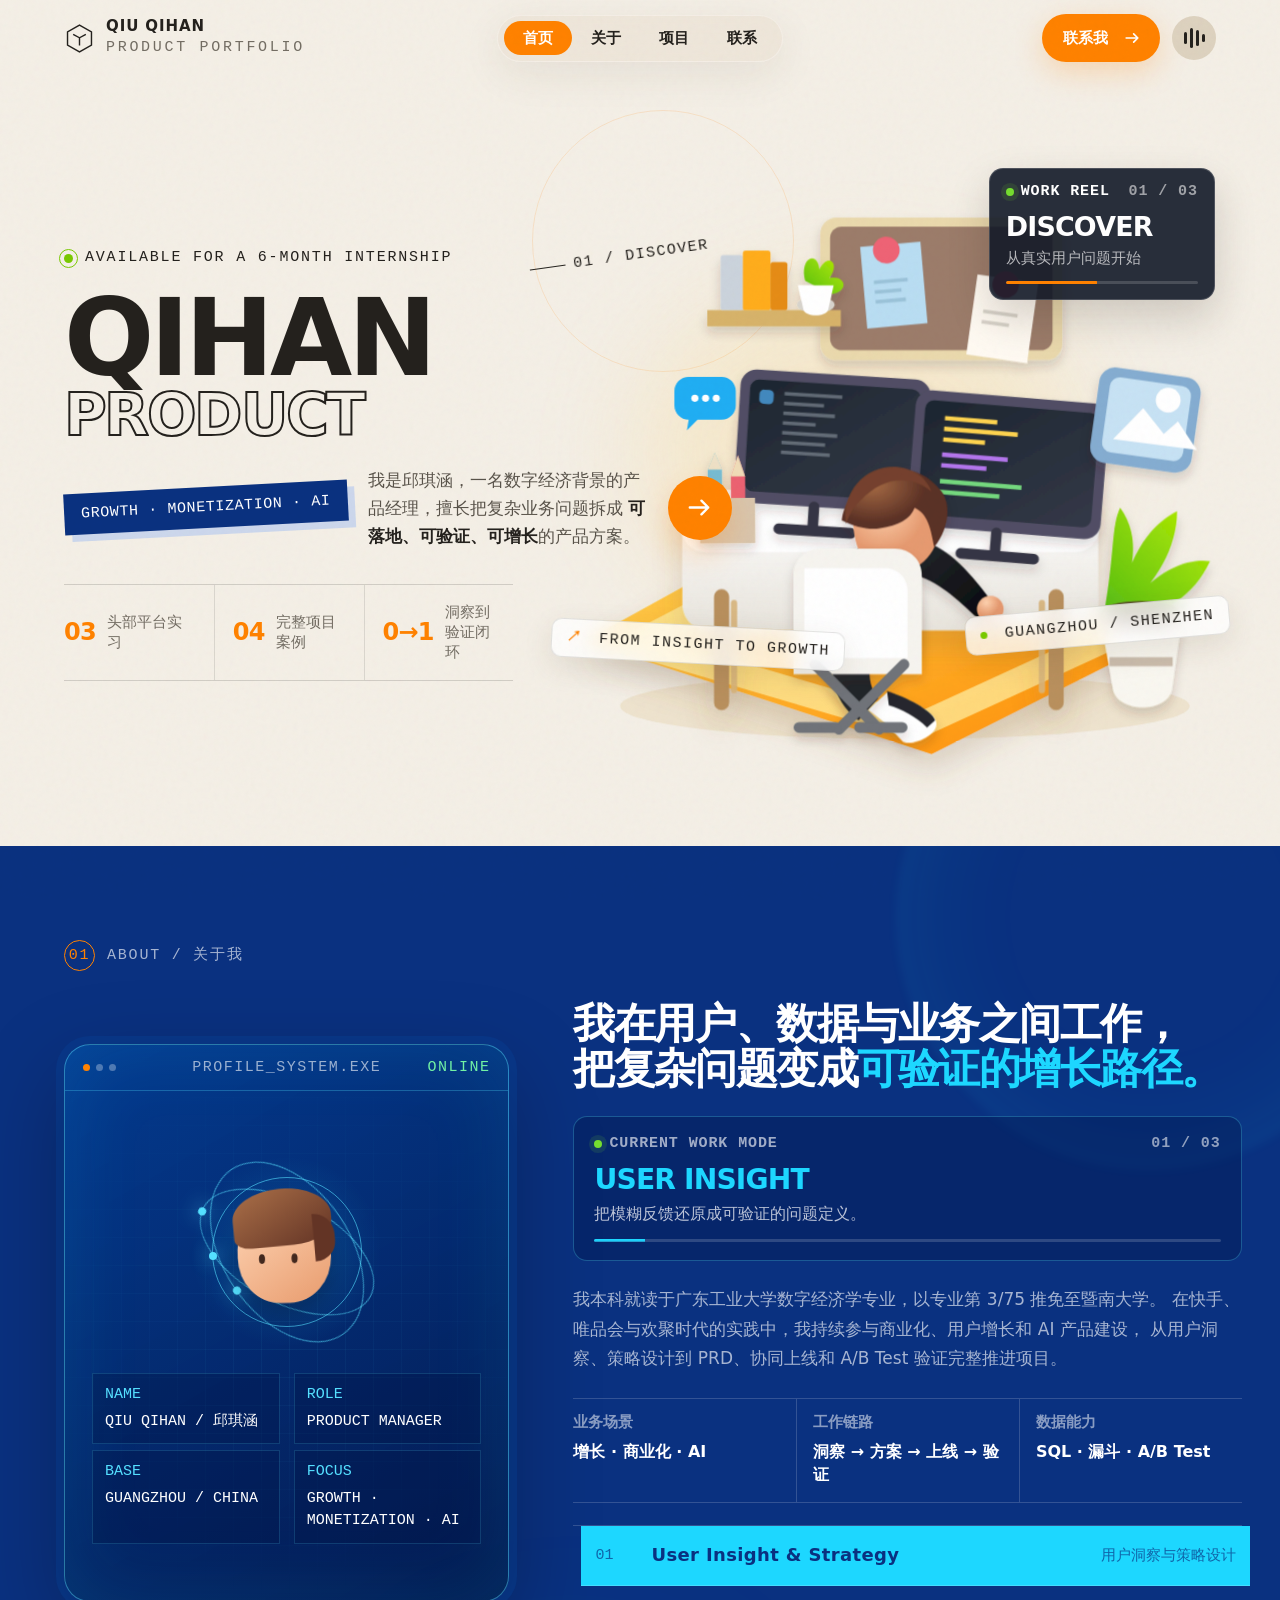
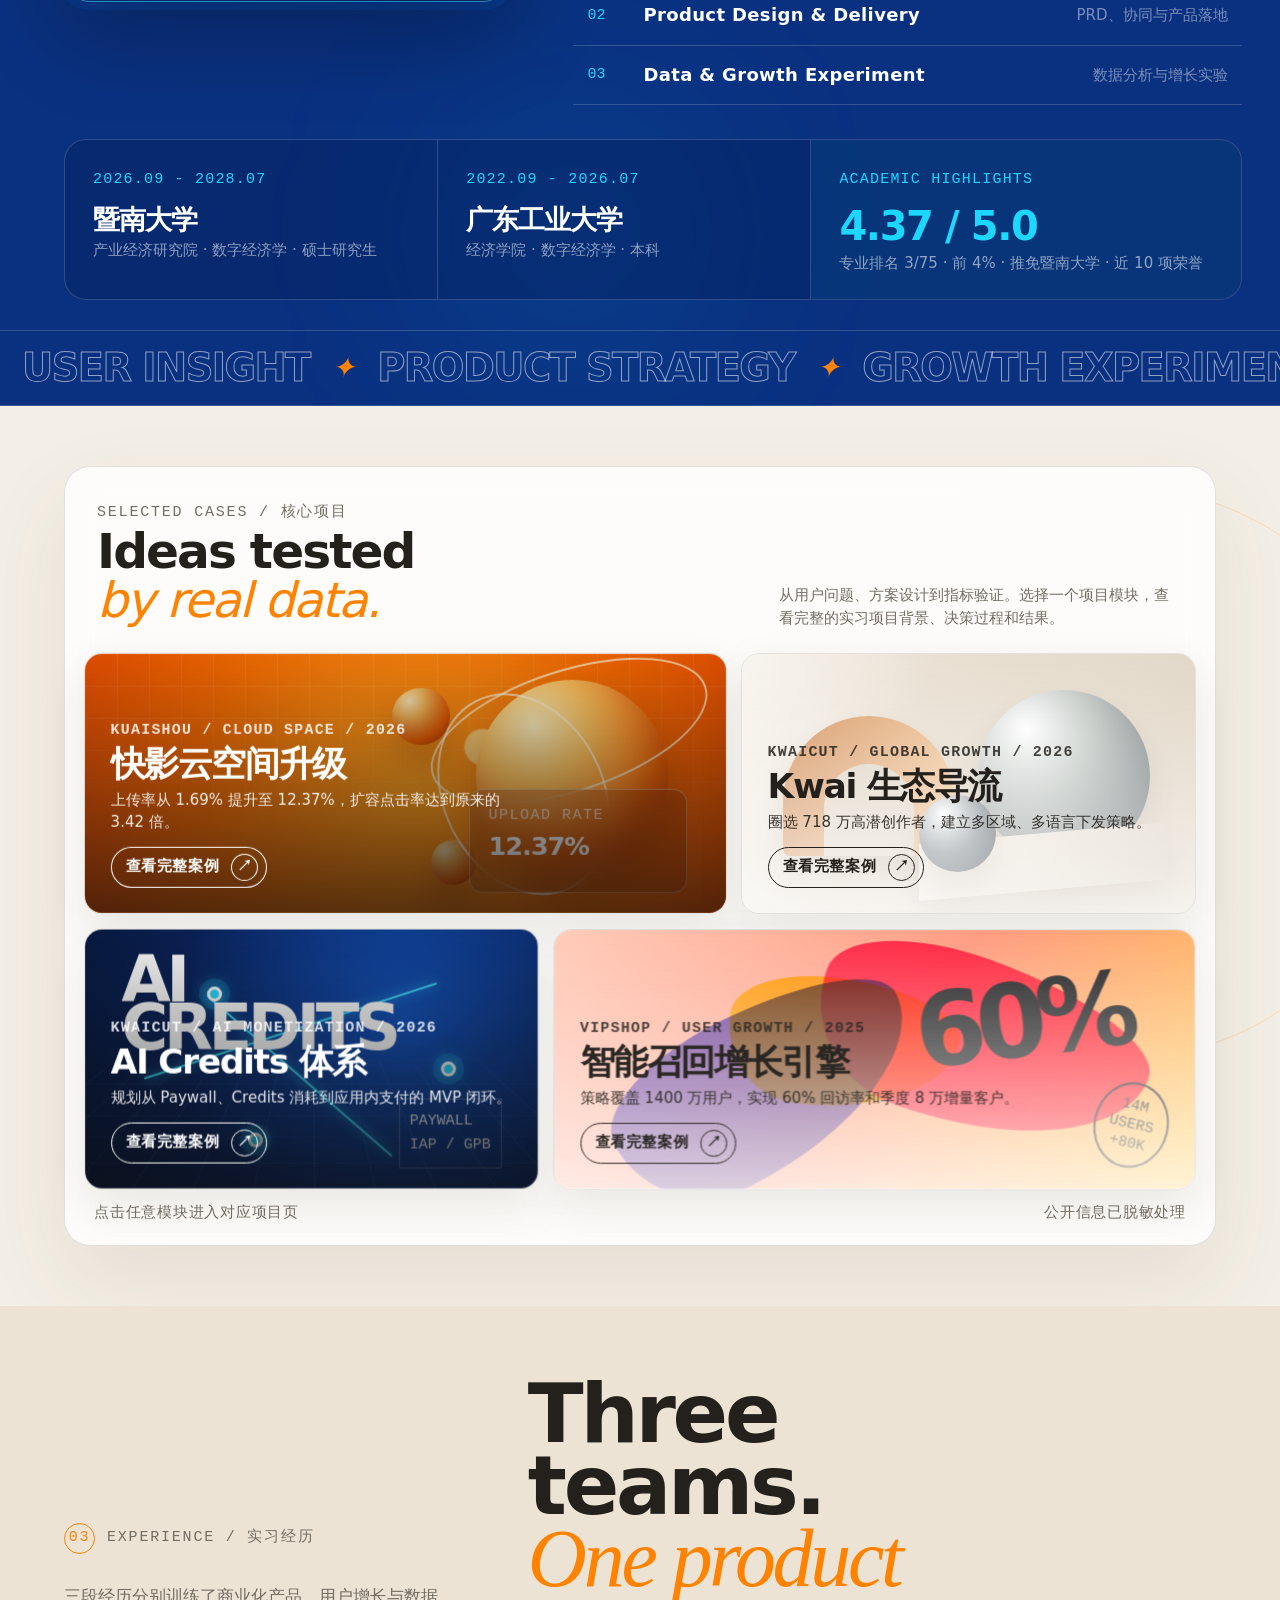
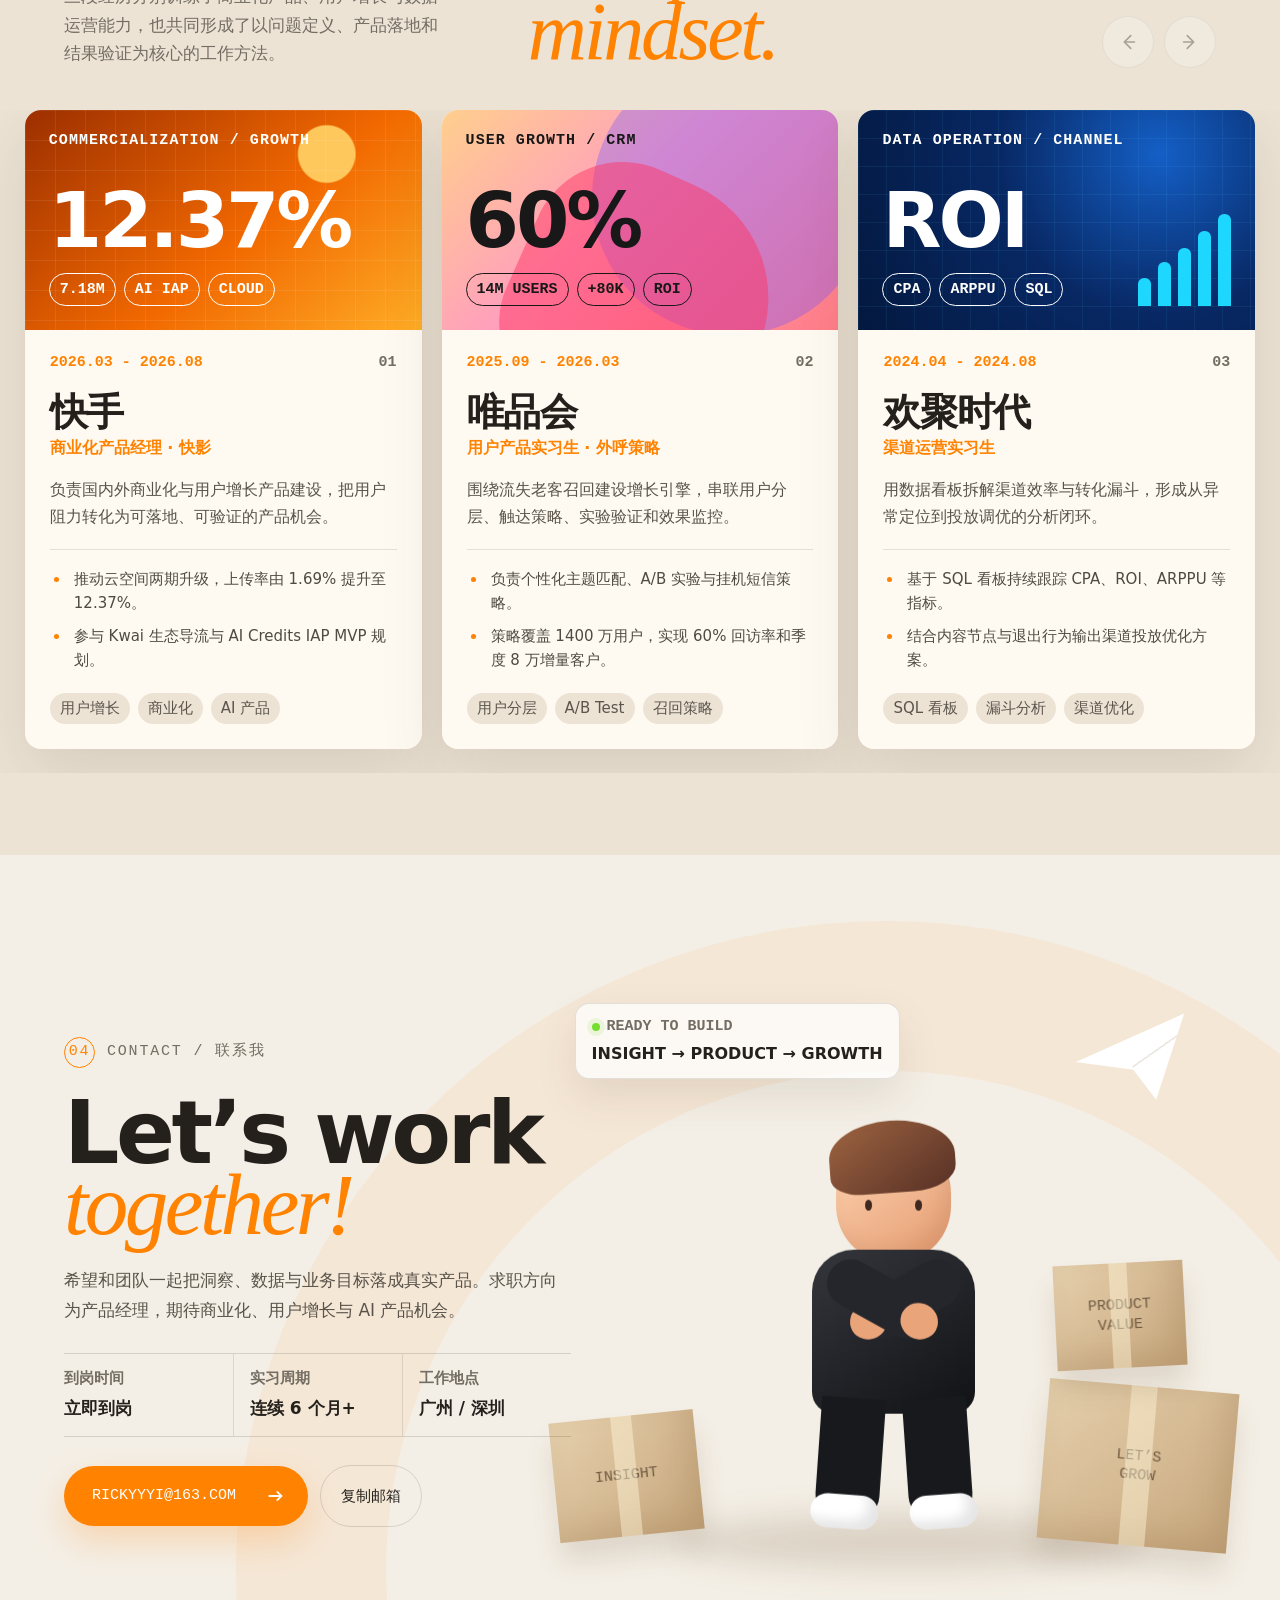
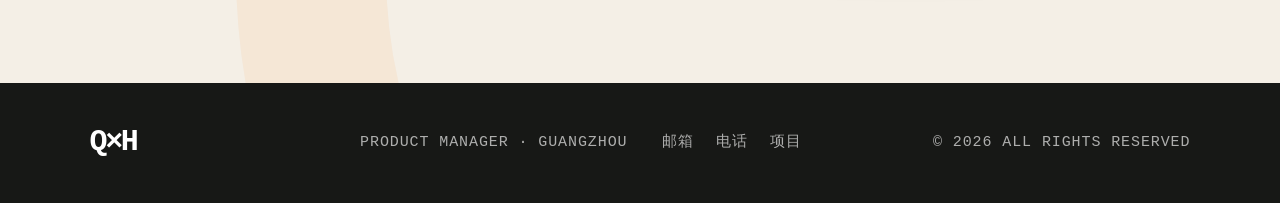
==== commit dbe0dfa2: "improve responsive portfolio layouts" ====
--- a/index.html
+++ b/index.html
@@ -2021,8 +2021,14 @@
 /* Unified viewport rhythm and content density. */
 :root {
   --header-height: 76px;
-  --page-gutter: clamp(24px, 5vw, 80px);
+  --layout-max: 2048px;
+  --page-gutter: max(clamp(24px, 5vw, 80px), calc((100vw - var(--layout-max)) / 2));
   --section-pad-block: clamp(34px, 5vh, 64px);
+}
+
+html {
+  -webkit-text-size-adjust: 100%;
+  text-size-adjust: 100%;
 }
 
 main,
@@ -2358,7 +2364,7 @@
 
 .hero {
   grid-template-columns: minmax(420px, .78fr) minmax(560px, 1.22fr);
-  min-height: clamp(780px, 94dvh, 940px);
+  min-height: clamp(780px, 94dvh, 1200px);
   padding-top: calc(var(--header-height) + 30px);
   padding-bottom: 38px;
 }
@@ -2371,7 +2377,7 @@
 
 .hero-title {
   margin: 30px 0 28px;
-  font-size: clamp(76px, min(8.3vw, 15.5vh), 140px);
+  font-size: clamp(76px, min(8.3vw, 15.5vh), 198px);
   letter-spacing: -.04em;
 }
 
@@ -2393,7 +2399,8 @@
 .hero-proof-strip {
   display: grid;
   grid-template-columns: repeat(3, minmax(0, 1fr));
-  max-width: 780px;
+  width: 100%;
+  max-width: 820px;
   margin-top: 34px;
   border-top: 1px solid rgba(36, 33, 29, .16);
   border-bottom: 1px solid rgba(36, 33, 29, .16);
@@ -2426,7 +2433,7 @@
 }
 
 .hero-scene {
-  width: min(57vw, 1060px);
+  width: min(57vw, 105vh, 1280px);
   min-width: 540px;
 }
 
@@ -2437,7 +2444,7 @@
   top: 2.5%;
   right: 2%;
   z-index: 6;
-  width: min(245px, 31%);
+  width: min(300px, 31%);
   padding: 14px 16px 15px;
   color: #fff;
   border: 1px solid rgba(255, 255, 255, .18);
@@ -2484,7 +2491,7 @@
 .scene-reel-badge > strong {
   display: block;
   margin-top: 13px;
-  font-size: clamp(23px, 2.1vw, 32px);
+  font-size: clamp(23px, 2.1vw, 40px);
   line-height: 1;
   letter-spacing: -.03em;
 }
@@ -2527,7 +2534,7 @@
   grid-template-columns: minmax(390px, .8fr) minmax(520px, 1.2fr);
   align-items: start;
   gap: clamp(44px, 5vw, 82px);
-  width: min(92vw, 1800px);
+  width: min(92vw, var(--layout-max));
   max-width: none;
   min-height: 0;
   margin-top: 30px;
@@ -2536,7 +2543,7 @@
 .about-console {
   position: sticky;
   top: 104px;
-  height: clamp(500px, 62vh, 590px);
+  height: clamp(500px, 62vh, 760px);
 }
 
 .console-topbar { font-size: 15px; }
@@ -2544,7 +2551,7 @@
 .console-data p { padding: 10px 12px; }
 
 .big-copy {
-  font-size: clamp(42px, 3.2vw, 58px);
+  font-size: clamp(42px, min(3.2vw, 6.5vh), 80px);
   line-height: 1.08;
   letter-spacing: -.035em;
 }
@@ -2566,7 +2573,7 @@
   display: block;
   margin-top: 13px;
   color: var(--cyan);
-  font-size: clamp(25px, 2.2vw, 34px);
+  font-size: clamp(25px, min(2.2vw, 4vh), 46px);
   line-height: 1;
   letter-spacing: -.03em;
 }
@@ -2583,7 +2590,7 @@
 .about-detail {
   max-width: 70ch;
   margin: 24px 0;
-  font-size: 17px;
+  font-size: clamp(17px, .9vw, 19px);
   line-height: 1.75;
 }
 
@@ -2645,7 +2652,7 @@
 .capability-list small { font-size: 15px; }
 
 .education-strip {
-  width: min(92vw, 1800px);
+  width: min(92vw, var(--layout-max));
   max-width: none;
   margin-top: 34px;
 }
@@ -2666,7 +2673,7 @@
 .principles.experience {
   display: block;
   min-height: auto;
-  padding: 78px 0 88px;
+  padding: clamp(72px, 7vh, 96px) 0 clamp(82px, 8vh, 112px);
   border: 0;
   background: var(--paper-2);
   overflow: hidden;
@@ -2699,7 +2706,7 @@
 
 .experience-heading h2 {
   justify-self: start;
-  font-size: clamp(58px, min(6.4vw, 10vh), 98px);
+  font-size: clamp(58px, min(6.4vw, 10vh), 128px);
   letter-spacing: -.04em;
 }
 
@@ -2754,7 +2761,7 @@
 .experience-track::-webkit-scrollbar { display: none; }
 
 .experience-card {
-  flex: 0 0 clamp(380px, 31vw, 520px);
+  flex: 0 0 clamp(380px, min(31vw, 52vh), 660px);
   min-width: 0;
   color: var(--ink);
   border-radius: 16px;
@@ -2775,8 +2782,8 @@
   display: flex;
   flex-direction: column;
   justify-content: flex-end;
-  min-height: 220px;
-  padding: 24px;
+  min-height: clamp(220px, 22vh, 310px);
+  padding: clamp(24px, 1.8vw, 34px);
   overflow: hidden;
 }
 
@@ -2845,7 +2852,7 @@
 .experience-card-visual > strong {
   position: relative;
   z-index: 2;
-  font-size: clamp(64px, 6vw, 104px);
+  font-size: clamp(64px, min(6vw, 10vh), 140px);
   line-height: .78;
   letter-spacing: -.04em;
 }
@@ -2892,7 +2899,7 @@
 .experience-visual-bars i:nth-child(5) { height: 100%; }
 
 .experience-card-body {
-  padding: 25px 25px 27px;
+  padding: clamp(25px, 1.8vw, 34px);
 }
 
 .experience-card-meta {
@@ -2910,7 +2917,7 @@
 
 .experience-card h3 {
   margin: 24px 0 6px;
-  font-size: clamp(38px, 3vw, 52px);
+  font-size: clamp(38px, min(3vw, 5.5vh), 64px);
   line-height: .95;
   letter-spacing: -.035em;
 }
@@ -2964,21 +2971,21 @@
 
 .contact {
   grid-template-columns: minmax(500px, .88fr) minmax(580px, 1.12fr);
-  min-height: clamp(780px, 92dvh, 920px);
+  min-height: clamp(780px, 92dvh, 1200px);
   padding-top: 96px;
   padding-bottom: 70px;
 }
 
 .contact-title {
   margin: 30px 0 26px;
-  font-size: clamp(76px, 6.8vw, 118px);
+  font-size: clamp(76px, min(6.8vw, 13vh), 164px);
   letter-spacing: -.04em;
 }
 
 .contact-copy > p {
-  max-width: 620px;
+  max-width: 700px;
   color: #59534a;
-  font-size: 17px;
+  font-size: clamp(17px, .9vw, 19px);
   line-height: 1.72;
 }
 
@@ -3022,10 +3029,69 @@
 .copy-email { font-size: 15px; }
 
 .contact-scene {
-  width: min(53vw, 900px);
+  width: min(53vw, 85vh, 1100px);
   min-width: 560px;
-  height: min(72vh, 680px);
+  height: min(72vh, 800px);
   transform: none;
+}
+
+@media (min-width: 1180px) {
+  .experience-track {
+    justify-content: center;
+    padding-inline: 0;
+  }
+}
+
+@media (min-width: 1600px) {
+  .project-catalog {
+    width: min(100%, var(--layout-max));
+    min-height: min(900px, calc(100dvh - var(--section-pad-block) - var(--section-pad-block)));
+    max-height: 960px;
+  }
+
+  .project-catalog-head h2 {
+    font-size: clamp(64px, min(3.8vw, 7vh), 82px);
+  }
+
+  .project-catalog-head p,
+  .project-module-copy p {
+    font-size: clamp(16px, .9vw, 18px);
+  }
+
+  .project-module-copy h3 {
+    font-size: clamp(46px, min(2.7vw, 5vh), 62px);
+  }
+
+  .project-module-open {
+    min-height: 44px;
+    font-size: 15px;
+  }
+
+  .education-strip h3 { font-size: clamp(27px, 1.6vw, 34px); }
+  .education-score h3 { font-size: clamp(40px, 2.4vw, 52px); }
+
+  .contact-avatar,
+  .package,
+  .paper-plane {
+    scale: 1.12;
+  }
+
+  .contact-avatar { transform-origin: center bottom; }
+  .package-one { transform-origin: left bottom; }
+  .package-two { transform-origin: right bottom; }
+  .package-three,
+  .paper-plane { transform-origin: center; }
+  .contact-reel-caption { scale: 1.08; transform-origin: left top; }
+}
+
+@media (min-width: 2200px) and (min-height: 1050px) {
+  .contact-avatar,
+  .package,
+  .paper-plane {
+    scale: 1.25;
+  }
+
+  .contact-reel-caption { scale: 1.16; }
 }
 
 .contact-reel-caption {
@@ -3118,15 +3184,17 @@
 @media (min-width: 901px) and (max-height: 780px) {
   .hero { min-height: 760px; }
   .hero-title { font-size: clamp(70px, 7.3vw, 106px); }
+  .hero-scene { width: min(48vw, 680px); min-width: 0; }
   .hero-proof-strip { margin-top: 22px; }
   .hero-proof-strip article { padding-block: 13px; }
   .about-console { height: 500px; }
   .profile-state { padding-block: 14px; }
   .about-detail { margin-block: 18px; line-height: 1.58; }
   .about-proof-row > div { padding-block: 12px; }
+  .experience-card { flex-basis: clamp(380px, min(31vw, 52vh), 520px); }
   .experience-card-visual { min-height: 190px; }
   .contact { min-height: 760px; }
-  .contact-scene { height: 500px; transform: none; }
+  .contact-scene { width: min(50vw, 680px); height: 500px; transform: none; }
 }
 
 @media (max-width: 1100px) {
@@ -3160,12 +3228,12 @@
 
 @media (max-width: 900px) {
   .hero {
-    grid-template-columns: 1fr;
+    grid-template-columns: minmax(0, 1fr);
     min-height: auto;
     padding-top: 112px;
     padding-bottom: 72px;
   }
-  .hero-copy { transform: none; }
+  .hero-copy { width: 100%; max-width: 100%; min-width: 0; transform: none; }
   .hero-title { font-size: clamp(72px, 13vw, 112px); }
   .hero-bottom { grid-template-columns: max-content minmax(0, 1fr) 64px; }
   .hero-bottom .round-arrow { display: grid; }
@@ -3179,7 +3247,7 @@
     padding-left: 18px;
     border-left: 1px solid rgba(36, 33, 29, .12);
   }
-  .hero-scene { width: min(98vw, 820px); min-width: 0; margin-top: 30px; }
+  .hero-scene { width: min(100%, 820px); min-width: 0; margin-top: 30px; }
   .scene-reel-badge { right: 4%; width: min(235px, 34%); }
 
   .about { padding-top: 82px; }
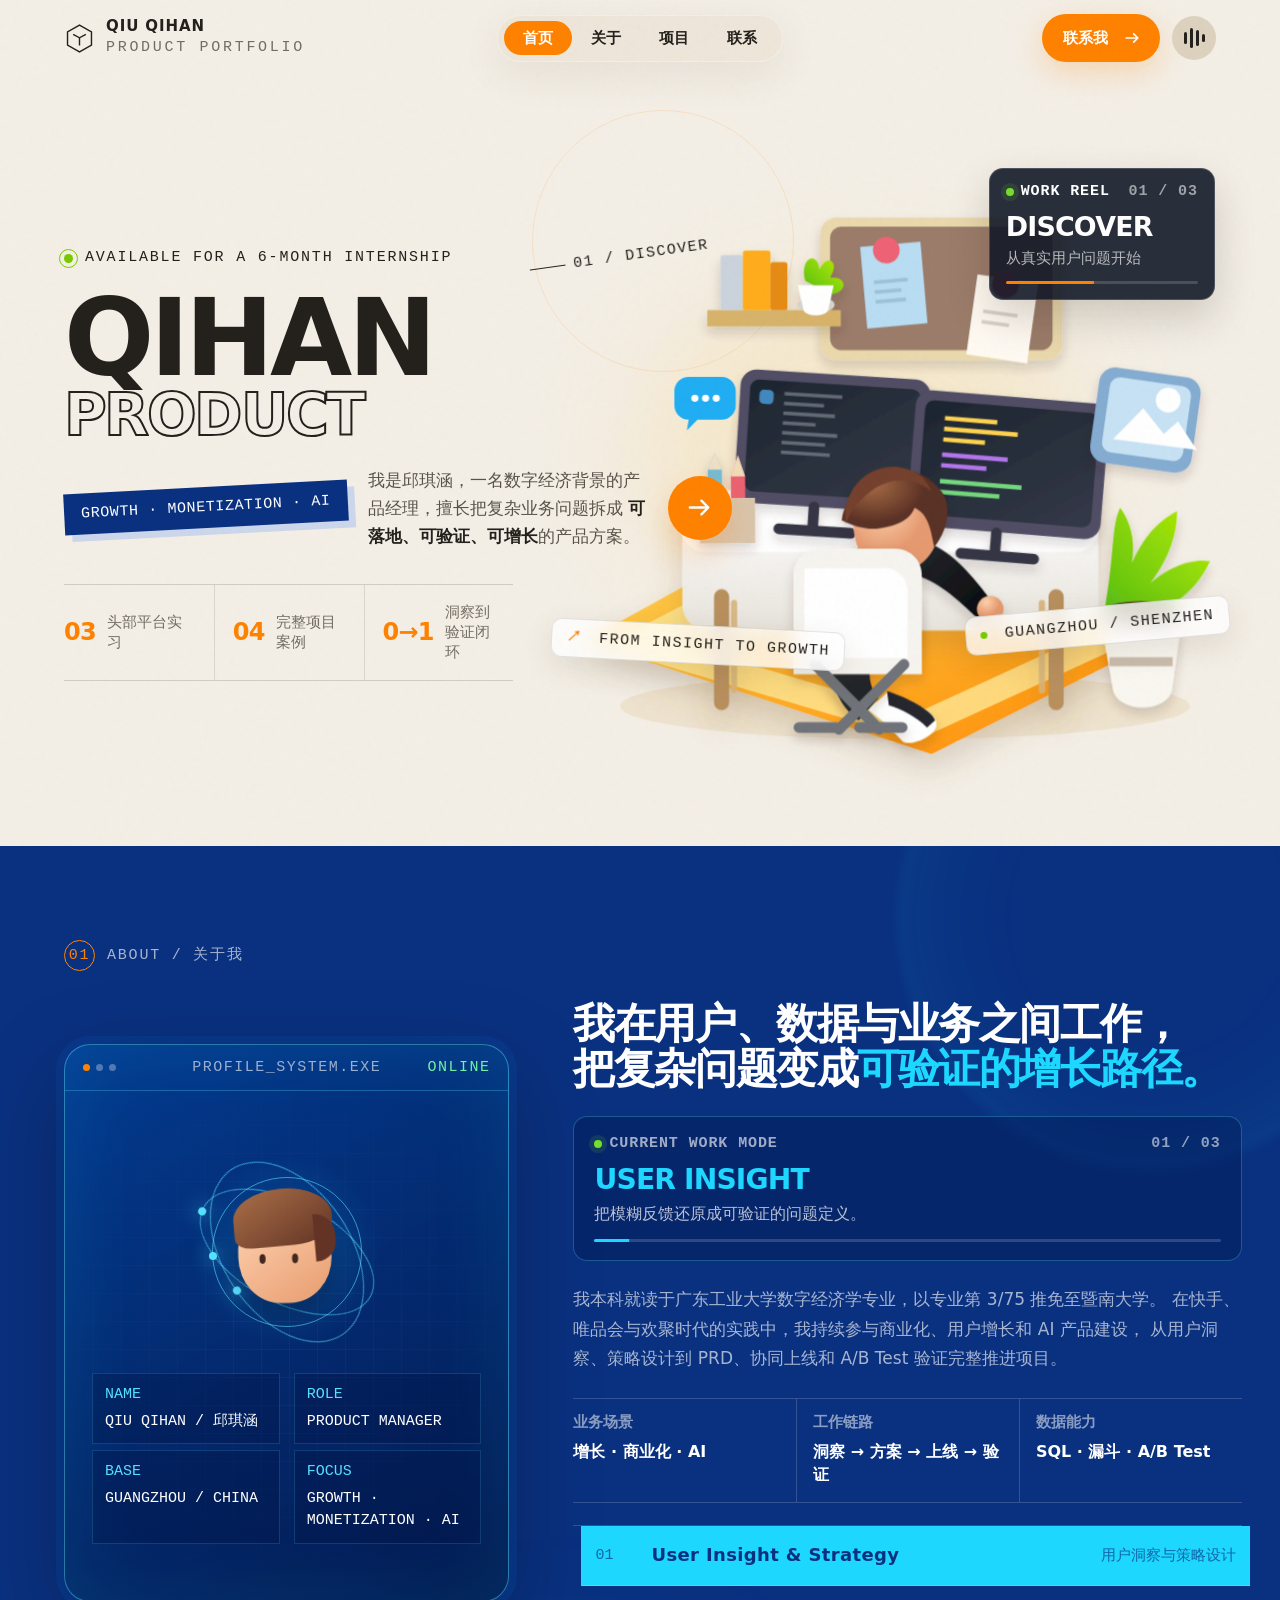
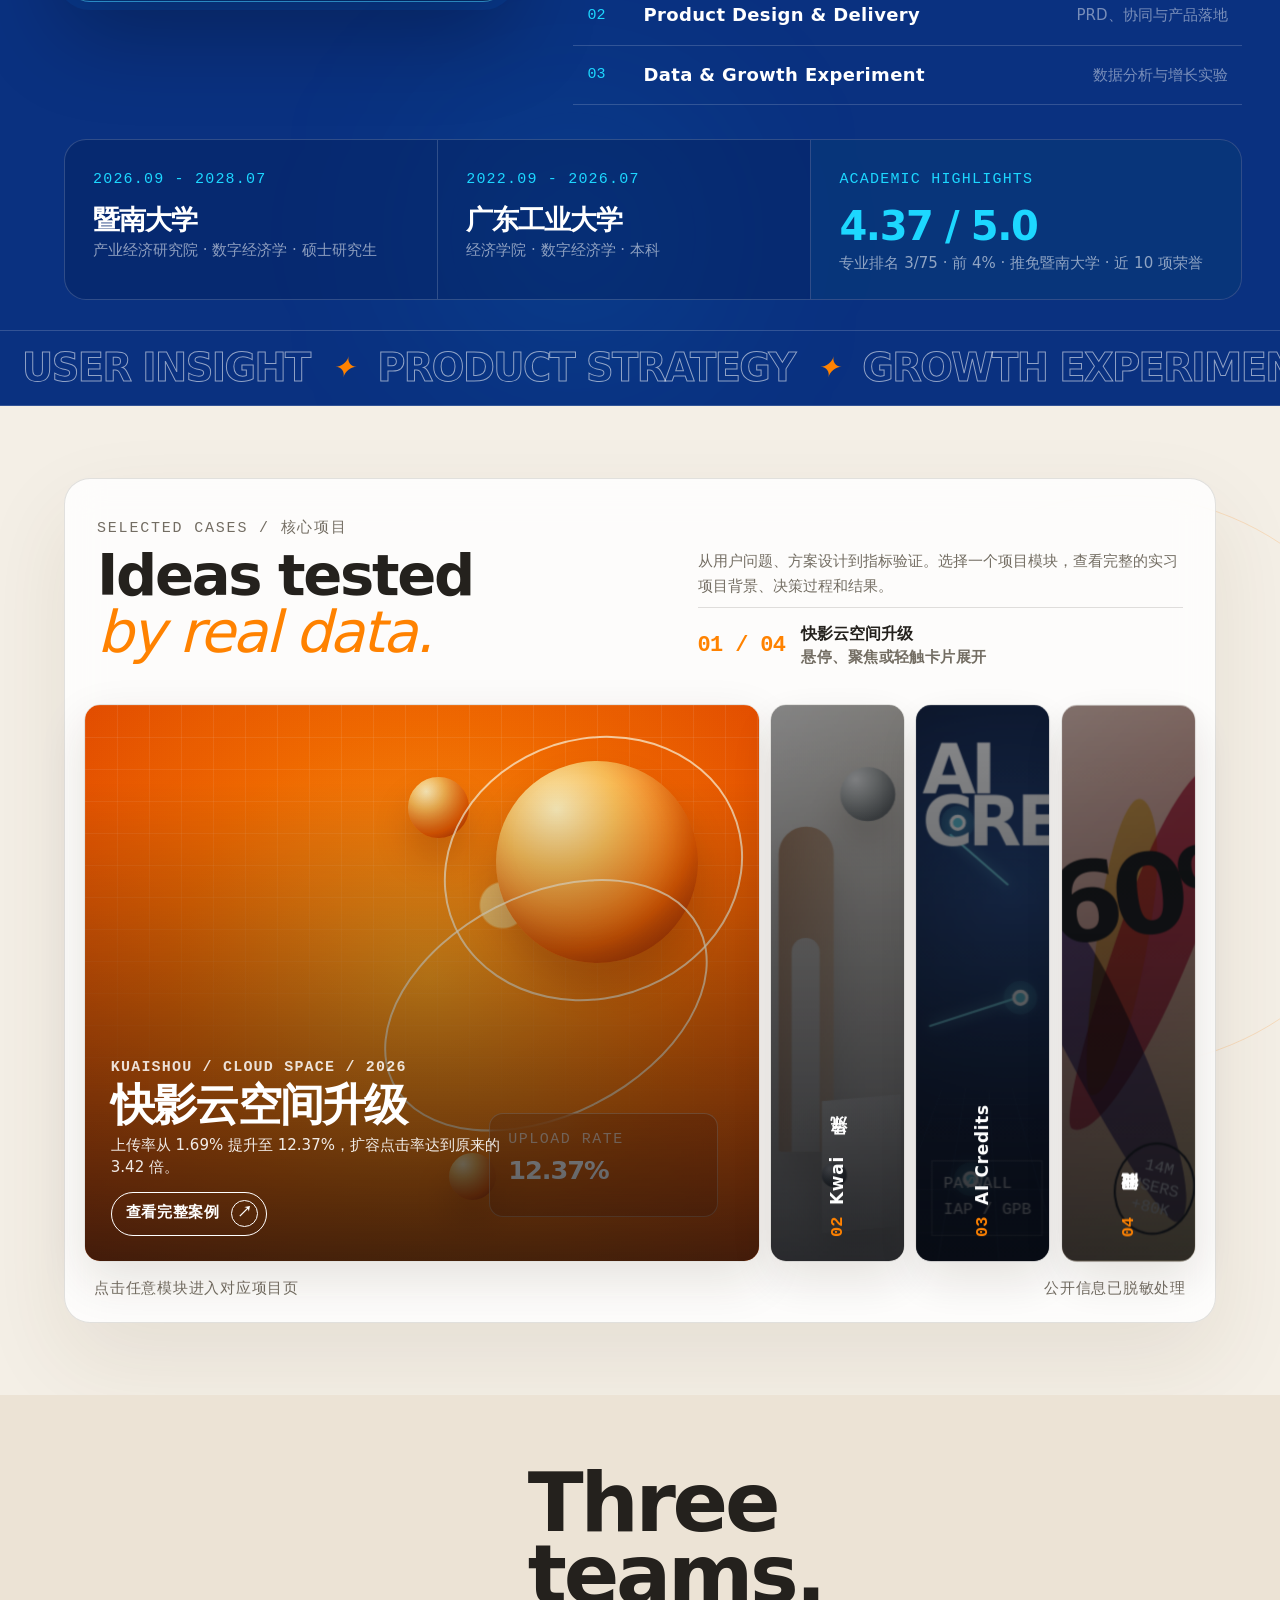
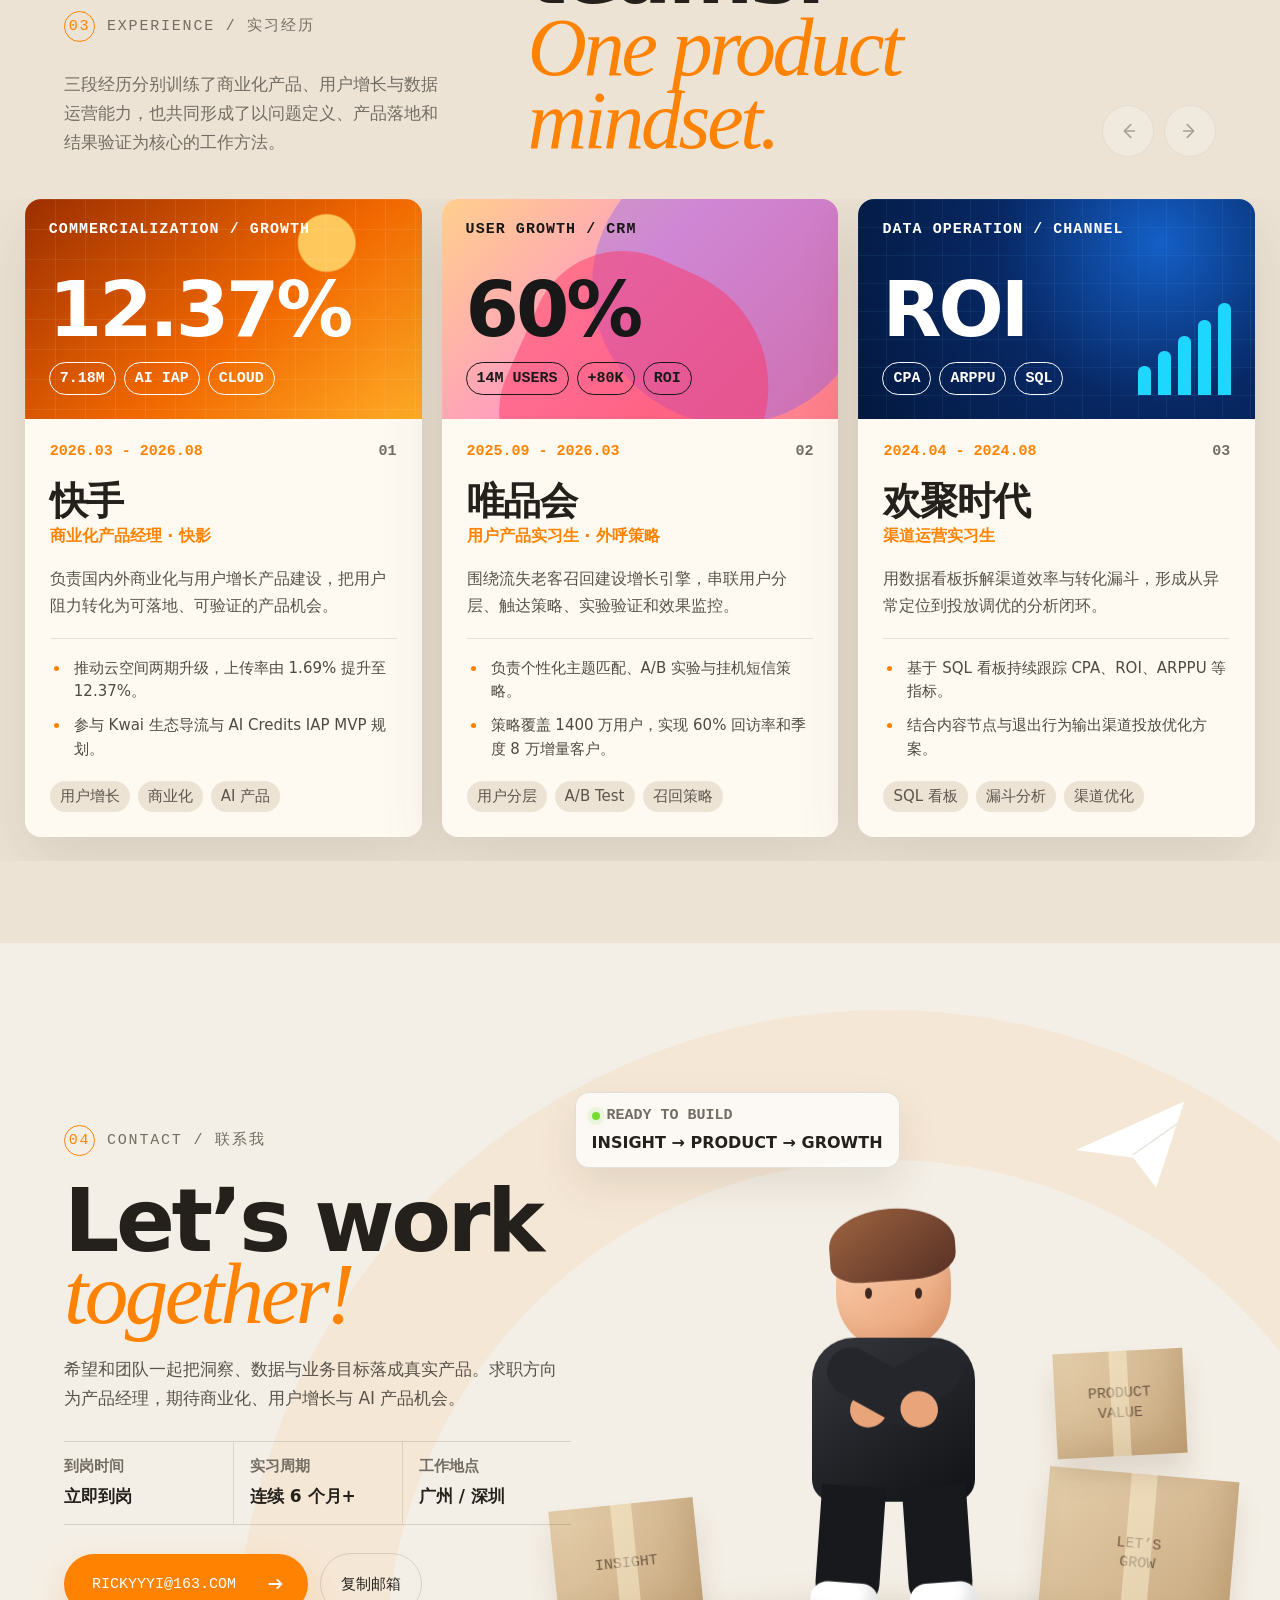
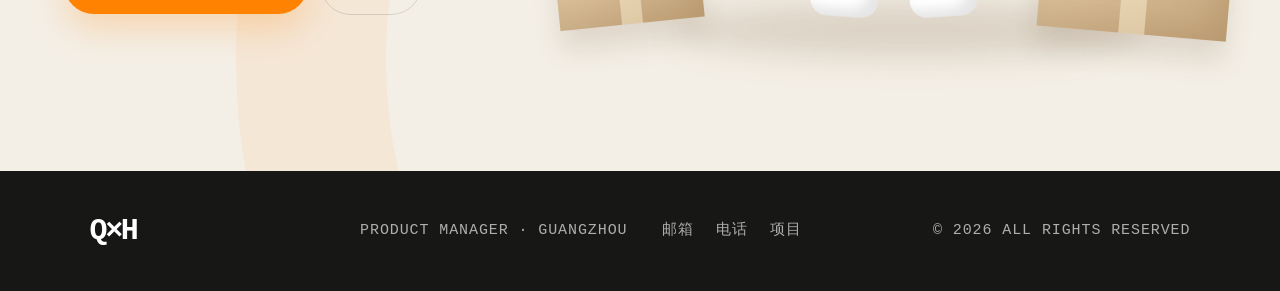
==== commit e7e6f2a3: "add elastic project gallery" ====
--- a/index.html
+++ b/index.html
@@ -3342,6 +3342,324 @@
   .site-footer { font-size: 15px; }
 }
 
+/* Elastic project gallery: one project leads while the others remain visible as index rails. */
+.projects {
+  display: block;
+  padding-block: clamp(64px, 8vh, 104px);
+}
+
+.project-catalog {
+  display: grid;
+  grid-template-rows: auto minmax(0, 1fr) auto;
+  width: min(100%, var(--layout-max));
+  min-height: 0;
+  max-height: none;
+  margin: 0 auto;
+  padding: clamp(16px, 1.5vw, 24px);
+  border-radius: 26px;
+}
+
+.project-catalog-head {
+  grid-template-columns: minmax(0, 1.05fr) minmax(360px, .95fr);
+  align-items: end;
+  gap: clamp(32px, 5vw, 88px);
+  padding: clamp(18px, 2.4vh, 28px) clamp(10px, 1vw, 18px) clamp(28px, 4vh, 44px);
+}
+
+.project-catalog-head > div:first-child {
+  gap: 12px;
+}
+
+.project-catalog-head h2 {
+  max-width: 780px;
+  font-size: clamp(52px, min(4.5vw, 7.8vh), 86px);
+  line-height: .9;
+}
+
+.project-catalog-intro {
+  display: grid;
+  gap: 18px;
+  align-self: end;
+}
+
+.project-catalog-intro > p {
+  max-width: 58ch;
+  font-size: clamp(15px, .92vw, 18px);
+  line-height: 1.65;
+}
+
+.project-gallery-status {
+  display: grid;
+  grid-template-columns: auto minmax(0, 1fr);
+  align-items: center;
+  gap: 7px 16px;
+  padding-top: 16px;
+  border-top: 1px solid rgba(36, 33, 29, .14);
+}
+
+.project-gallery-status span {
+  grid-row: 1 / 3;
+  color: var(--orange);
+  font: 750 22px/1 var(--mono);
+  letter-spacing: -.03em;
+}
+
+.project-gallery-status strong {
+  font-size: 16px;
+  line-height: 1.2;
+}
+
+.project-gallery-status small {
+  color: var(--muted);
+  font: 600 15px/1.25 var(--mono);
+  letter-spacing: .03em;
+}
+
+.project-catalog-grid {
+  display: grid;
+  grid-template-columns: 5fr 1fr 1fr 1fr;
+  grid-template-rows: minmax(0, 1fr);
+  gap: clamp(9px, .8vw, 14px);
+  height: clamp(520px, 62vh, 690px);
+  min-height: 0;
+  transition: grid-template-columns .58s cubic-bezier(.16, 1, .3, 1), grid-template-rows .58s cubic-bezier(.16, 1, .3, 1);
+}
+
+.project-module,
+.project-module-cloud,
+.project-module-kwai,
+.project-module-ai,
+.project-module-vip {
+  grid-column: auto;
+  grid-row: auto;
+}
+
+.project-module {
+  position: relative;
+  min-width: 82px;
+  min-height: 0;
+  padding: clamp(24px, 2vw, 34px);
+  border-radius: 16px;
+  box-shadow: 0 18px 48px rgba(55, 36, 16, .12);
+  transform: none;
+  will-change: auto;
+  transition: box-shadow .35s ease, filter .35s ease;
+}
+
+.project-module:hover {
+  box-shadow: 0 28px 68px rgba(55, 36, 16, .18);
+  transform: none;
+}
+
+.project-module::after {
+  background: linear-gradient(180deg, rgba(8, 10, 14, .03) 14%, rgba(8, 10, 14, .74) 100%);
+  transition: background .4s ease, opacity .4s ease;
+}
+
+.project-module-kwai::after,
+.project-module-vip::after {
+  background: linear-gradient(180deg, rgba(255,255,255,.03) 12%, rgba(255,255,255,.82) 100%);
+}
+
+.project-module:not(.is-active) {
+  color: #fff;
+}
+
+.project-module:not(.is-active)::after {
+  background: linear-gradient(180deg, rgba(9, 12, 18, .26), rgba(9, 12, 18, .78));
+}
+
+.project-module-visual {
+  transform: scale(1.08);
+  filter: saturate(.58) brightness(.72);
+  transition: transform .58s cubic-bezier(.16, 1, .3, 1), filter .42s ease;
+  will-change: transform;
+}
+
+.project-module.is-active .project-module-visual {
+  transform: scale(1);
+  filter: none;
+}
+
+.project-module:hover .project-module-visual {
+  transform: scale(1.08);
+}
+
+.project-module.is-active:hover .project-module-visual {
+  transform: scale(1.015);
+}
+
+.project-module-copy {
+  width: min(100%, 660px);
+  opacity: 0;
+  pointer-events: none;
+  transform: translateY(24px);
+  transition: opacity .28s ease, transform .48s cubic-bezier(.16, 1, .3, 1);
+}
+
+.project-module.is-active .project-module-copy {
+  opacity: 1;
+  pointer-events: auto;
+  transform: translateY(0);
+  transition-delay: .12s;
+}
+
+.project-module-copy h3 {
+  max-width: 15ch;
+  font-size: clamp(42px, min(3.4vw, 6vh), 68px);
+}
+
+.project-module-copy p {
+  max-width: 45ch;
+  font-size: clamp(15px, .9vw, 18px);
+}
+
+.project-module-open {
+  min-height: 44px;
+  font-size: 15px;
+}
+
+.project-module-rail {
+  position: absolute;
+  inset: 24px 0;
+  z-index: 4;
+  display: flex;
+  align-items: center;
+  justify-content: flex-start;
+  gap: 12px;
+  width: 100%;
+  color: #fff;
+  opacity: 1;
+  writing-mode: vertical-rl;
+  transform: rotate(180deg);
+  transition: opacity .2s ease, transform .42s cubic-bezier(.16, 1, .3, 1);
+  pointer-events: none;
+}
+
+.project-module-rail span {
+  color: var(--orange);
+  font: 750 17px/1 var(--mono);
+}
+
+.project-module-rail strong {
+  font-size: 17px;
+  line-height: 1;
+  letter-spacing: .04em;
+  white-space: nowrap;
+}
+
+.project-module.is-active .project-module-rail {
+  opacity: 0;
+  transform: rotate(180deg) translateY(-14px);
+}
+
+.project-catalog-note {
+  padding: 16px 10px 0;
+  font-size: 15px;
+}
+
+@media (min-width: 1600px) {
+  .project-catalog {
+    min-height: 0;
+    max-height: none;
+  }
+
+  .project-catalog-grid {
+    height: clamp(590px, 61vh, 720px);
+  }
+}
+
+@media (min-width: 901px) and (max-height: 780px) {
+  .projects { padding-block: 34px; }
+  .project-catalog-head { padding-block: 10px 22px; }
+  .project-catalog-head h2 { font-size: clamp(44px, 4.2vw, 60px); }
+  .project-catalog-intro { gap: 10px; }
+  .project-gallery-status { padding-top: 10px; }
+  .project-catalog-grid { height: 470px; }
+  .project-module-copy h3 { font-size: clamp(36px, 3vw, 50px); }
+  .project-module-copy p { margin-top: 9px; font-size: 15px; line-height: 1.5; }
+  .project-module-open { min-height: 38px; margin-top: 12px; }
+}
+
+@media (max-width: 900px) {
+  .projects { padding-block: 78px; }
+
+  .project-catalog {
+    display: grid;
+    padding: 12px;
+  }
+
+  .project-catalog-head {
+    grid-template-columns: minmax(0, 1fr);
+    gap: 24px;
+    padding: 22px 14px 30px;
+  }
+
+  .project-catalog-head h2 {
+    font-size: clamp(48px, 9vw, 72px);
+  }
+
+  .project-catalog-intro { gap: 14px; }
+
+  .project-catalog-grid {
+    display: grid;
+    grid-template-columns: minmax(0, 1fr);
+    grid-template-rows: 5fr 1fr 1fr 1fr;
+    gap: 10px;
+    height: clamp(650px, 82svh, 760px);
+    min-height: 0;
+  }
+
+  .project-module {
+    min-width: 0;
+    min-height: 72px;
+    padding: 22px;
+  }
+
+  .project-module-rail {
+    inset: 0 20px;
+    flex-direction: row;
+    justify-content: space-between;
+    width: auto;
+    writing-mode: horizontal-tb;
+    transform: none;
+  }
+
+  .project-module-rail strong {
+    font-size: 18px;
+  }
+
+  .project-module.is-active .project-module-rail {
+    transform: translateX(14px);
+  }
+
+  .project-module-copy h3 {
+    font-size: clamp(36px, 7vw, 54px);
+  }
+
+  .project-module-copy p {
+    font-size: 15px;
+  }
+}
+
+@media (max-width: 600px) {
+  .projects { padding-block: 72px; }
+  .project-catalog { padding: 8px; }
+  .project-catalog-head { padding: 22px 12px 26px; }
+  .project-catalog-head h2 { font-size: clamp(43px, 12vw, 56px); }
+  .project-gallery-status { gap: 6px 12px; }
+  .project-gallery-status span { font-size: 20px; }
+  .project-gallery-status strong,
+  .project-gallery-status small { font-size: 15px; }
+  .project-catalog-grid { height: 650px; }
+  .project-module { min-height: 70px; padding: 20px; }
+  .project-module-copy small { font-size: 15px; }
+  .project-module-copy h3 { font-size: clamp(34px, 9.5vw, 43px); }
+  .project-module-copy p { font-size: 15px; line-height: 1.5; }
+  .project-module-open { margin-top: 12px; }
+  .project-catalog-note { gap: 6px; padding: 14px 8px 4px; }
+}
+
 @media (prefers-reduced-motion: reduce) {
   html { scroll-behavior:auto; }
   *,*::before,*::after { animation-duration:.01ms !important; animation-iteration-count:1 !important; transition-duration:.01ms !important; }
@@ -3349,6 +3667,10 @@
   .intro-screen { display:none; }
   .cursor-trail-layer { display:none; }
   .shape-overlays { display:none; }
+  .project-catalog-grid,
+  .project-module-copy,
+  .project-module-rail,
+  .project-module-visual { transition:none; }
 }
     </style>
   </head>
@@ -3727,11 +4049,18 @@
               <div class="section-kicker">SELECTED CASES / 核心项目</div>
               <h2>Ideas tested<em>by real data.</em></h2>
             </div>
-            <p>从用户问题、方案设计到指标验证。选择一个项目模块，查看完整的实习项目背景、决策过程和结果。</p>
+            <div class="project-catalog-intro">
+              <p>从用户问题、方案设计到指标验证。选择一个项目模块，查看完整的实习项目背景、决策过程和结果。</p>
+              <div class="project-gallery-status" aria-label="当前展开项目">
+                <span data-project-status-index>01 / 04</span>
+                <strong data-project-status-title>快影云空间升级</strong>
+                <small>悬停、聚焦或轻触卡片展开</small>
+              </div>
+            </div>
           </header>
 
-          <div class="project-catalog-grid" aria-label="实习项目列表">
-            <a class="project-module project-module-cloud" href="projects/index.html#cloud-space" data-module-tilt="-0.45" aria-label="查看快影云空间升级项目">
+          <div class="project-catalog-grid" data-project-gallery aria-label="实习项目列表">
+            <a class="project-module project-module-cloud is-active" href="projects/index.html#cloud-space" data-project-card data-project-title="快影云空间升级" aria-expanded="true" aria-label="查看快影云空间升级项目">
               <div class="project-module-visual orbit-art" aria-hidden="true">
                 <span class="orbit-sphere sphere-one"></span>
                 <span class="orbit-sphere sphere-two"></span>
@@ -3743,6 +4072,7 @@
                   <strong>12.37%</strong>
                 </div>
               </div>
+              <div class="project-module-rail" aria-hidden="true"><span>01</span><strong>云空间</strong></div>
               <div class="project-module-copy">
                 <small>KUAISHOU / CLOUD SPACE / 2026</small>
                 <h3>快影云空间升级</h3>
@@ -3751,13 +4081,14 @@
               </div>
             </a>
 
-            <a class="project-module project-module-kwai" href="projects/index.html#kwai-growth" data-module-tilt="0.75" aria-label="查看 Kwai 生态导流项目">
+            <a class="project-module project-module-kwai" href="projects/index.html#kwai-growth" data-project-card data-project-title="Kwai 生态导流" aria-expanded="false" aria-label="查看 Kwai 生态导流项目">
               <div class="project-module-visual object-art" aria-hidden="true">
                 <span class="object arch"></span>
                 <span class="object ball"></span>
                 <span class="object plinth"></span>
                 <span class="object chrome"></span>
               </div>
+              <div class="project-module-rail" aria-hidden="true"><span>02</span><strong>Kwai 导流</strong></div>
               <div class="project-module-copy">
                 <small>KWAICUT / GLOBAL GROWTH / 2026</small>
                 <h3>Kwai 生态导流</h3>
@@ -3766,7 +4097,7 @@
               </div>
             </a>
 
-            <a class="project-module project-module-ai" href="projects/index.html#ai-credits" data-module-tilt="-0.7" aria-label="查看 AI Credits 商业化项目">
+            <a class="project-module project-module-ai" href="projects/index.html#ai-credits" data-project-card data-project-title="AI Credits 体系" aria-expanded="false" aria-label="查看 AI Credits 商业化项目">
               <div class="project-module-visual city-art" aria-hidden="true">
                 <div class="city-grid"></div>
                 <span class="map-line line-a"></span>
@@ -3777,6 +4108,7 @@
                 <div class="city-title">AI<br />CREDITS</div>
                 <div class="city-data">PAYWALL<br />IAP / GPB</div>
               </div>
+              <div class="project-module-rail" aria-hidden="true"><span>03</span><strong>AI Credits</strong></div>
               <div class="project-module-copy">
                 <small>KWAICUT / AI MONETIZATION / 2026</small>
                 <h3>AI Credits 体系</h3>
@@ -3785,7 +4117,7 @@
               </div>
             </a>
 
-            <a class="project-module project-module-vip" href="projects/index.html#vipshop-crm" data-module-tilt="0.55" aria-label="查看唯品会智能召回增长项目">
+            <a class="project-module project-module-vip" href="projects/index.html#vipshop-crm" data-project-card data-project-title="智能召回增长引擎" aria-expanded="false" aria-label="查看唯品会智能召回增长项目">
               <div class="project-module-visual motion-art" aria-hidden="true">
                 <span class="blob blob-a"></span>
                 <span class="blob blob-b"></span>
@@ -3793,6 +4125,7 @@
                 <div class="motion-word">60%</div>
                 <div class="motion-stamp">14M<br />USERS<br />+80K</div>
               </div>
+              <div class="project-module-rail" aria-hidden="true"><span>04</span><strong>智能召回</strong></div>
               <div class="project-module-copy">
                 <small>VIPSHOP / USER GROWTH / 2025</small>
                 <h3>智能召回增长引擎</h3>
@@ -4699,13 +5032,98 @@
   observeTimeline(qs('#contact'), contactIdleTimeline);
 }
 
-// Bento project directory. Motion communicates hierarchy and click affordance.
+// Elastic project gallery. Expansion preserves spatial continuity between cases.
 const projectCatalog = qs('.project-catalog');
 const projectModules = qsa('.project-module', projectCatalog);
 
 if (projectCatalog && projectModules.length) {
   const catalogHeadItems = qsa('.project-catalog-head > *', projectCatalog);
+  const projectGallery = qs('[data-project-gallery]', projectCatalog);
+  const projectStatusIndex = qs('[data-project-status-index]', projectCatalog);
+  const projectStatusTitle = qs('[data-project-status-title]', projectCatalog);
+  const desktopProjectGallery = window.matchMedia('(min-width: 901px)');
   let catalogHasEntered = false;
+  let activeProjectIndex = Math.max(0, projectModules.findIndex((module) => module.classList.contains('is-active')));
+  let lastProjectPointerType = 'mouse';
+
+  function updateProjectGalleryLayout() {
+    if (!projectGallery) return;
+    const tracks = projectModules
+      .map((_, index) => index === activeProjectIndex ? '5fr' : '1fr')
+      .join(' ');
+
+    if (desktopProjectGallery.matches) {
+      projectGallery.style.gridTemplateColumns = tracks;
+      projectGallery.style.gridTemplateRows = 'minmax(0, 1fr)';
+    } else {
+      projectGallery.style.gridTemplateColumns = 'minmax(0, 1fr)';
+      projectGallery.style.gridTemplateRows = tracks;
+    }
+  }
+
+  function activateProject(index) {
+    activeProjectIndex = Math.max(0, Math.min(index, projectModules.length - 1));
+
+    projectModules.forEach((module, moduleIndex) => {
+      const isActive = moduleIndex === activeProjectIndex;
+      module.classList.toggle('is-active', isActive);
+      module.setAttribute('aria-expanded', String(isActive));
+    });
+
+    if (projectStatusIndex) {
+      projectStatusIndex.textContent = `${String(activeProjectIndex + 1).padStart(2, '0')} / ${String(projectModules.length).padStart(2, '0')}`;
+    }
+    if (projectStatusTitle) {
+      projectStatusTitle.textContent = projectModules[activeProjectIndex].dataset.projectTitle || '';
+    }
+
+    updateProjectGalleryLayout();
+  }
+
+  projectModules.forEach((module, index) => {
+    module.addEventListener('pointerdown', (event) => {
+      lastProjectPointerType = event.pointerType || 'mouse';
+    });
+
+    module.addEventListener('pointerenter', (event) => {
+      const touchLikePointer = event.pointerType === 'touch'
+        || (event.pointerType === 'pen' && !window.matchMedia('(hover: hover)').matches);
+      if (desktopProjectGallery.matches && !touchLikePointer) activateProject(index);
+    });
+
+    module.addEventListener('focus', () => activateProject(index));
+
+    module.addEventListener('click', (event) => {
+      const touchLikePointer = lastProjectPointerType === 'touch'
+        || (lastProjectPointerType === 'pen' && !window.matchMedia('(hover: hover)').matches);
+      if (touchLikePointer && index !== activeProjectIndex) {
+        event.preventDefault();
+        activateProject(index);
+      }
+    });
+
+    module.addEventListener('keydown', (event) => {
+      const forward = event.key === 'ArrowRight' || event.key === 'ArrowDown';
+      const backward = event.key === 'ArrowLeft' || event.key === 'ArrowUp';
+      if (!forward && !backward && event.key !== 'Home' && event.key !== 'End') return;
+
+      event.preventDefault();
+      let nextIndex = index;
+      if (forward) nextIndex = (index + 1) % projectModules.length;
+      if (backward) nextIndex = (index - 1 + projectModules.length) % projectModules.length;
+      if (event.key === 'Home') nextIndex = 0;
+      if (event.key === 'End') nextIndex = projectModules.length - 1;
+      projectModules[nextIndex].focus();
+    });
+  });
+
+  if (desktopProjectGallery.addEventListener) {
+    desktopProjectGallery.addEventListener('change', updateProjectGalleryLayout);
+  } else {
+    desktopProjectGallery.addListener(updateProjectGalleryLayout);
+  }
+
+  activateProject(activeProjectIndex);
 
   function revealProjectCatalog() {
     if (catalogHasEntered || reducedMotion) return;
@@ -4726,16 +5144,14 @@
           {
             autoAlpha: 0,
             y: 44,
-            scale: 0.94,
-            rotation: (index) => [-0.8, 0.8, -0.7, 0.7][index] || 0,
+            scale: 0.96,
           },
           {
             autoAlpha: 1,
             y: 0,
             scale: 1,
-            rotation: 0,
-            duration: 1,
-            ease: 'elastic.out(1, 0.56)',
+            duration: 0.82,
+            ease: 'power3.out',
             stagger: 0.08,
           },
           0.08
@@ -4760,19 +5176,18 @@
     });
 
     projectModules.forEach((module, index) => {
-      const startRotation = [-0.8, 0.8, -0.7, 0.7][index] || 0;
       const animation = module.animate(
         [
           {
             opacity: 0,
-            transform: `translateY(44px) scale(.94) rotate(${startRotation}deg)`,
+            transform: 'translateY(44px) scale(.96)',
           },
-          { opacity: 1, transform: 'translateY(0) scale(1) rotate(0)' },
+          { opacity: 1, transform: 'translateY(0) scale(1)' },
         ],
         {
-          duration: 920,
+          duration: 820,
           delay: 80 + index * 80,
-          easing: 'cubic-bezier(.18, 1.35, .28, 1)',
+          easing: 'cubic-bezier(.16, 1, .3, 1)',
           fill: 'both',
         }
       );
@@ -4793,45 +5208,6 @@
     catalogObserver.observe(projectCatalog);
   }
 
-  if (gsapEngine && window.matchMedia('(pointer: fine)').matches && !reducedMotion) {
-    projectModules.forEach((module) => {
-      const visual = qs('.project-module-visual', module);
-      const action = qs('.project-module-open', module);
-      const tilt = Number(module.dataset.moduleTilt || 0);
-      const hoverTimeline = gsapEngine.timeline({ paused: true });
-
-      hoverTimeline
-        .to(module, {
-          y: -8,
-          scale: 1.008,
-          rotation: tilt,
-          duration: 0.48,
-          ease: 'back.out(1.45)',
-          overwrite: 'auto',
-        }, 0)
-        .to(visual, {
-          y: -4,
-          scale: 1.03,
-          duration: 0.62,
-          ease: 'power3.out',
-          overwrite: 'auto',
-        }, 0)
-        .to(action, {
-          x: 4,
-          duration: 0.42,
-          ease: 'power3.out',
-          overwrite: 'auto',
-        }, 0.05);
-
-      module.addEventListener('pointerenter', () => {
-        hoverTimeline.play();
-      });
-
-      module.addEventListener('pointerleave', () => {
-        hoverTimeline.reverse();
-      });
-    });
-  }
 }
 
 // Optional sound feedback. It never starts before explicit user action.
